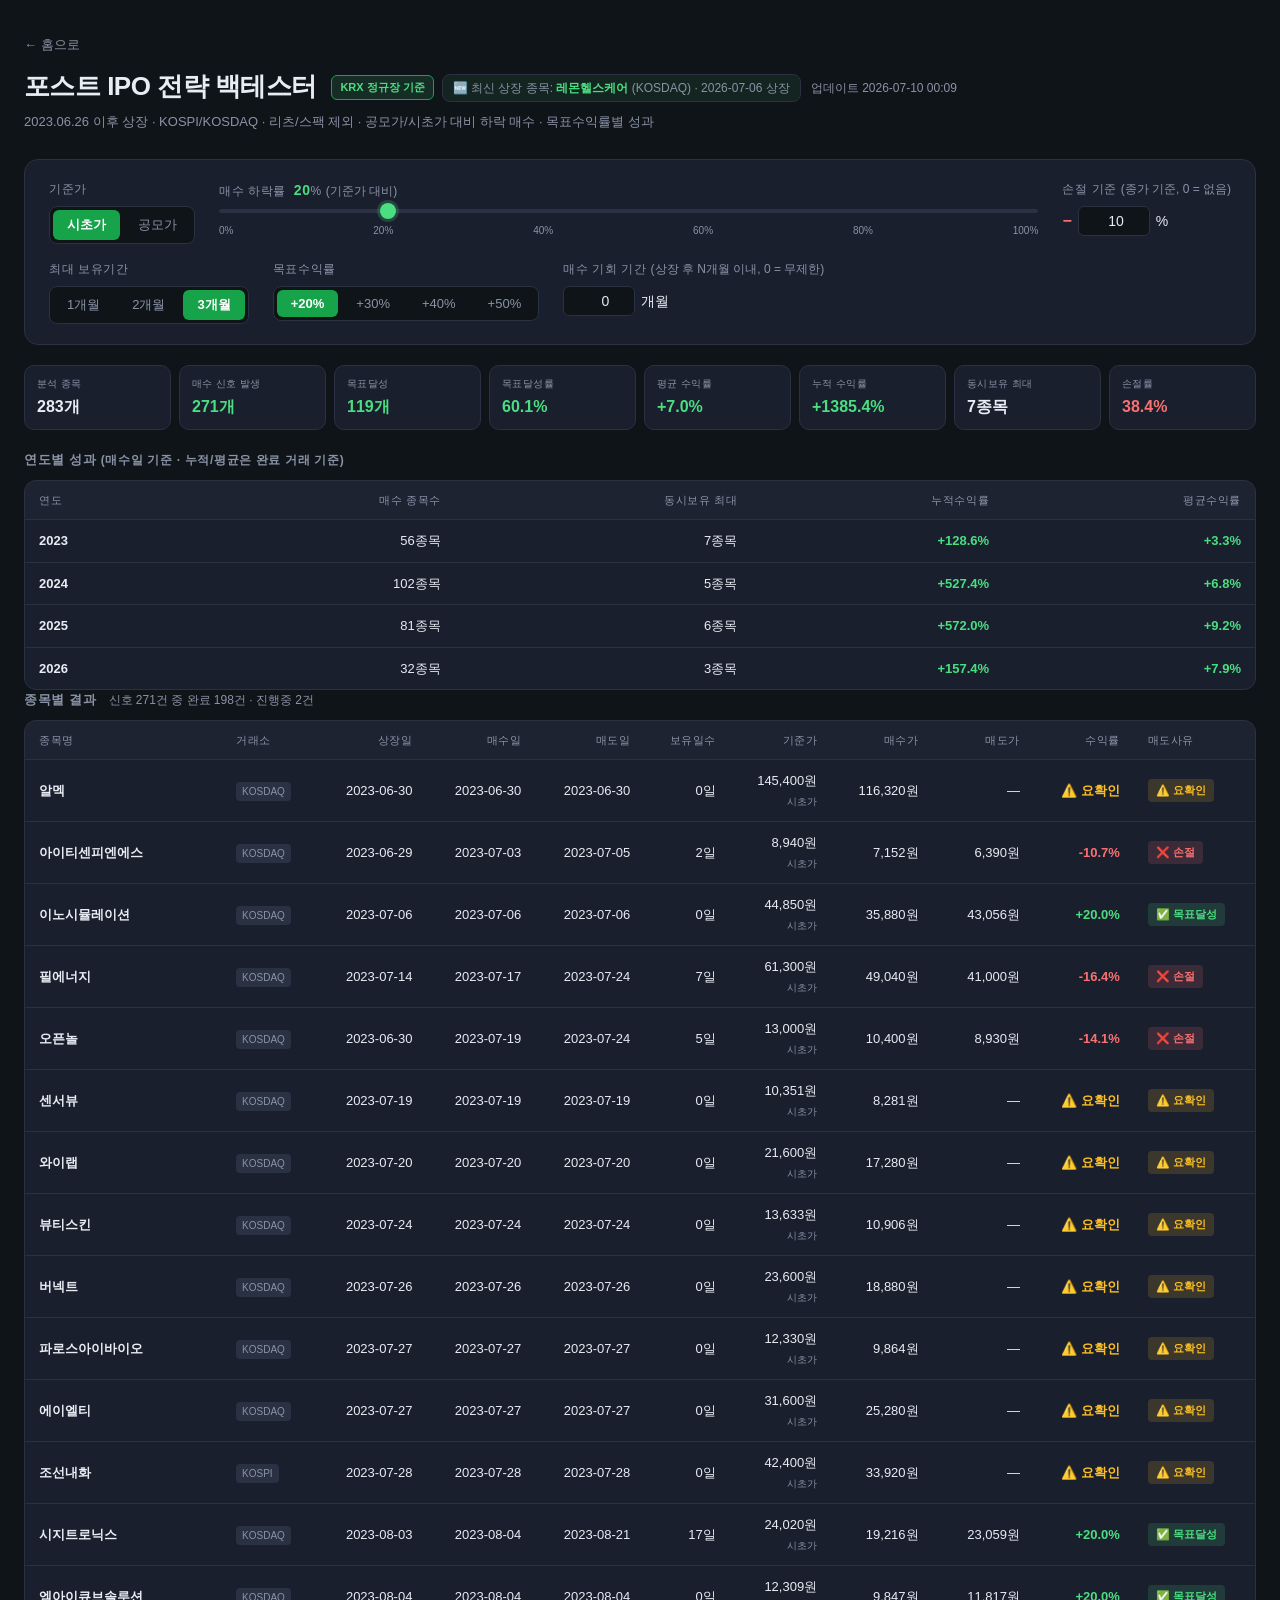
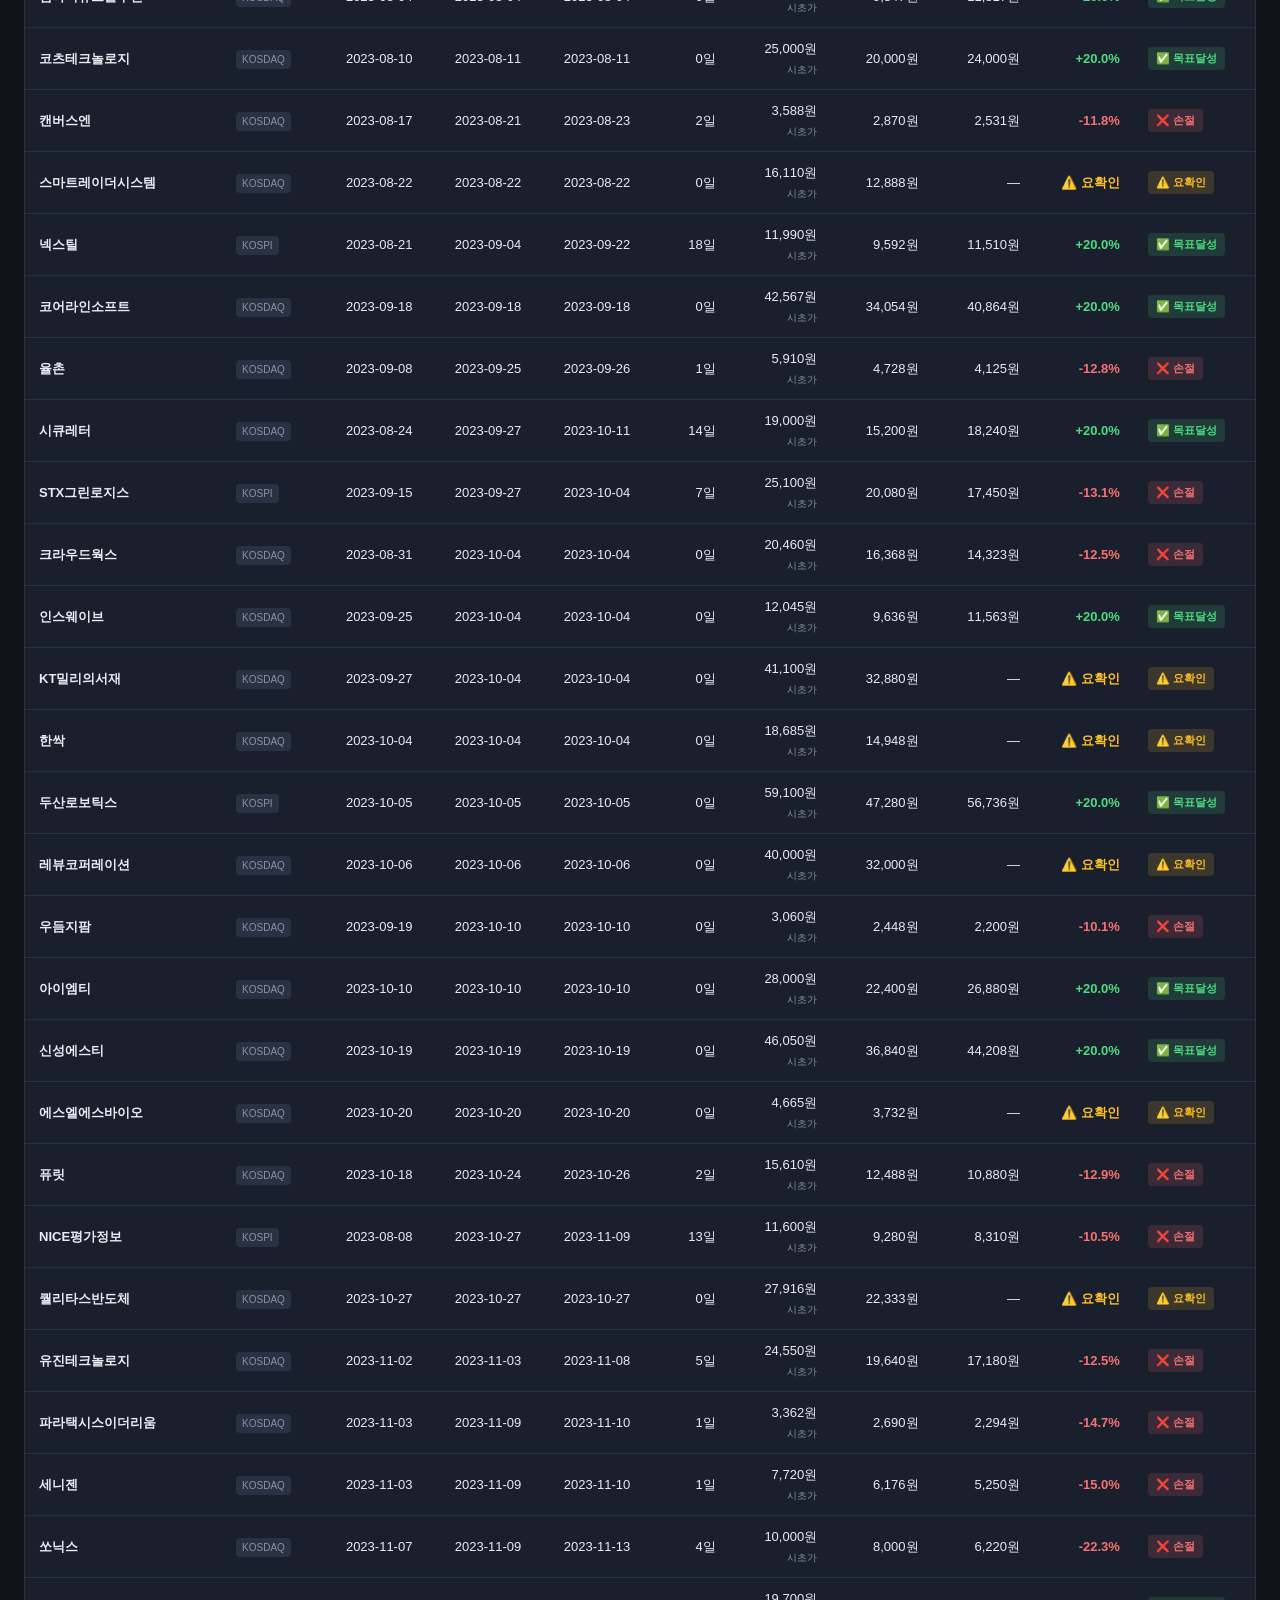
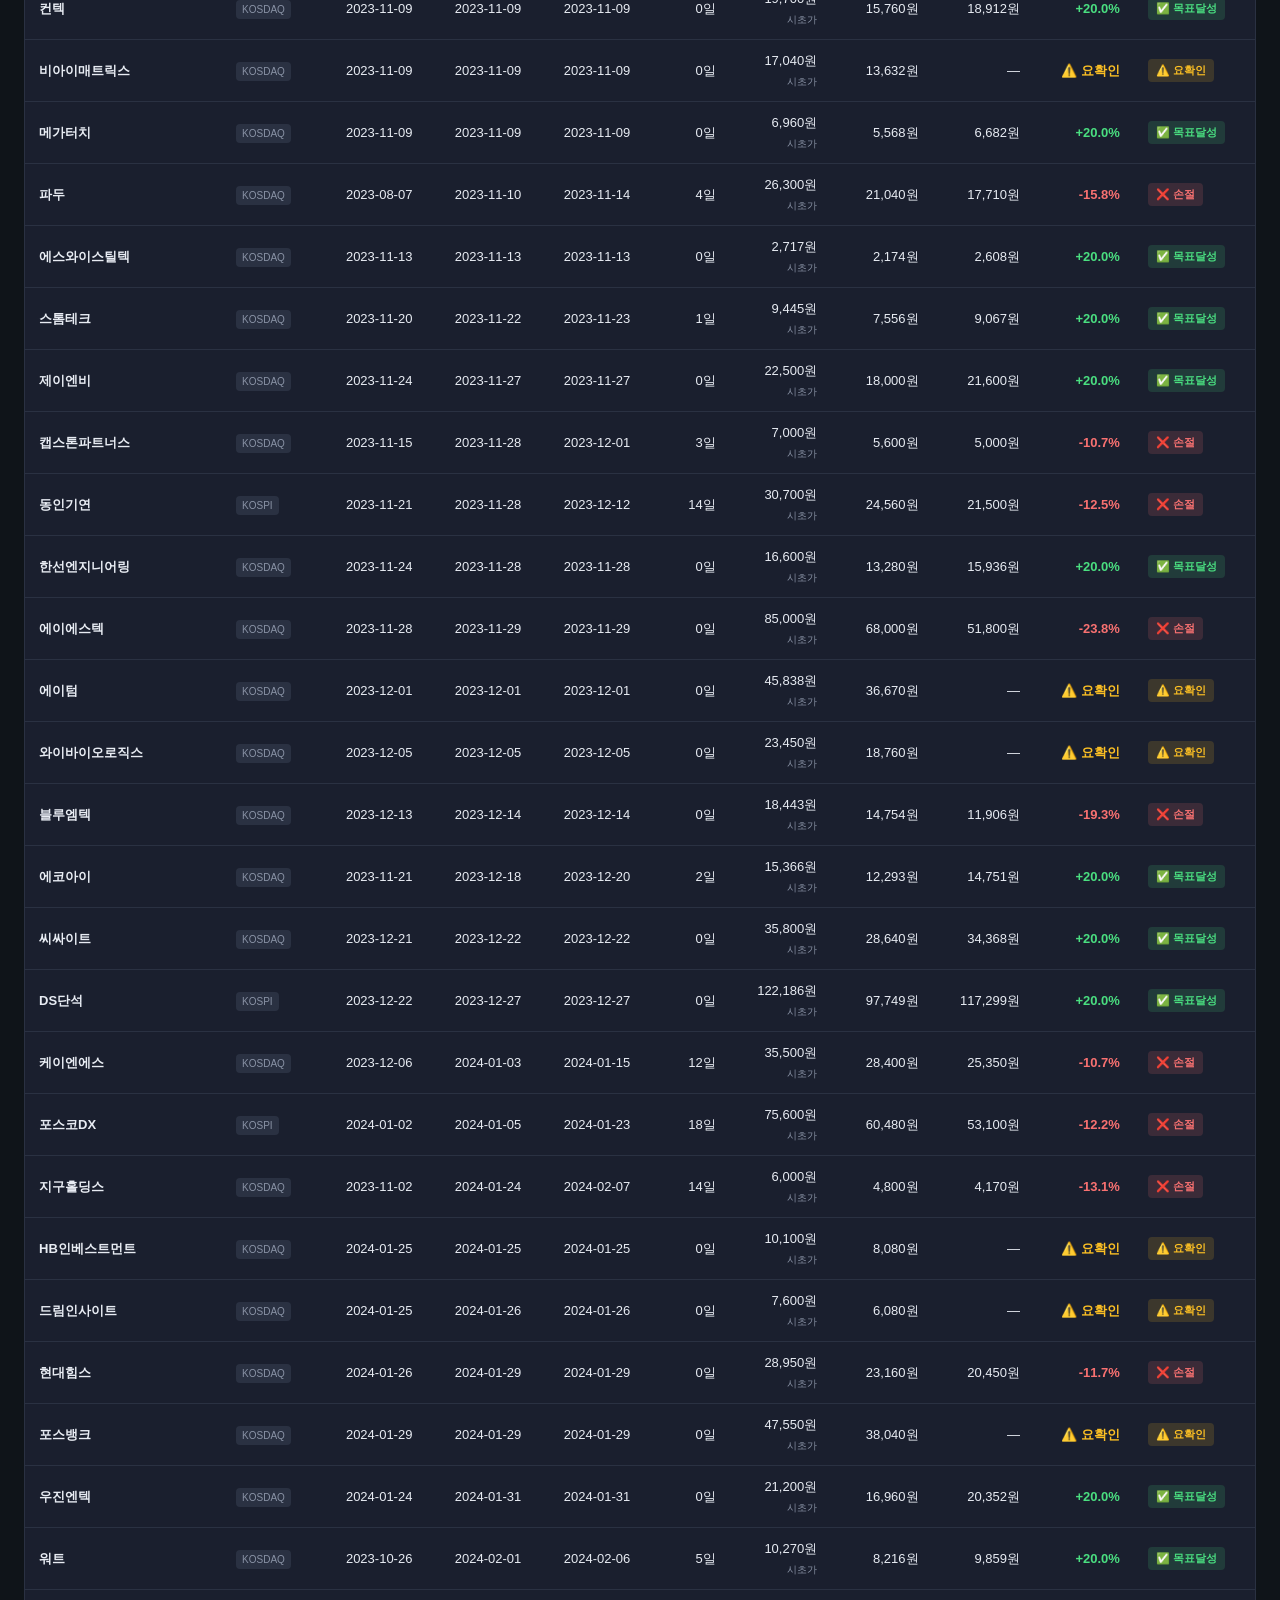
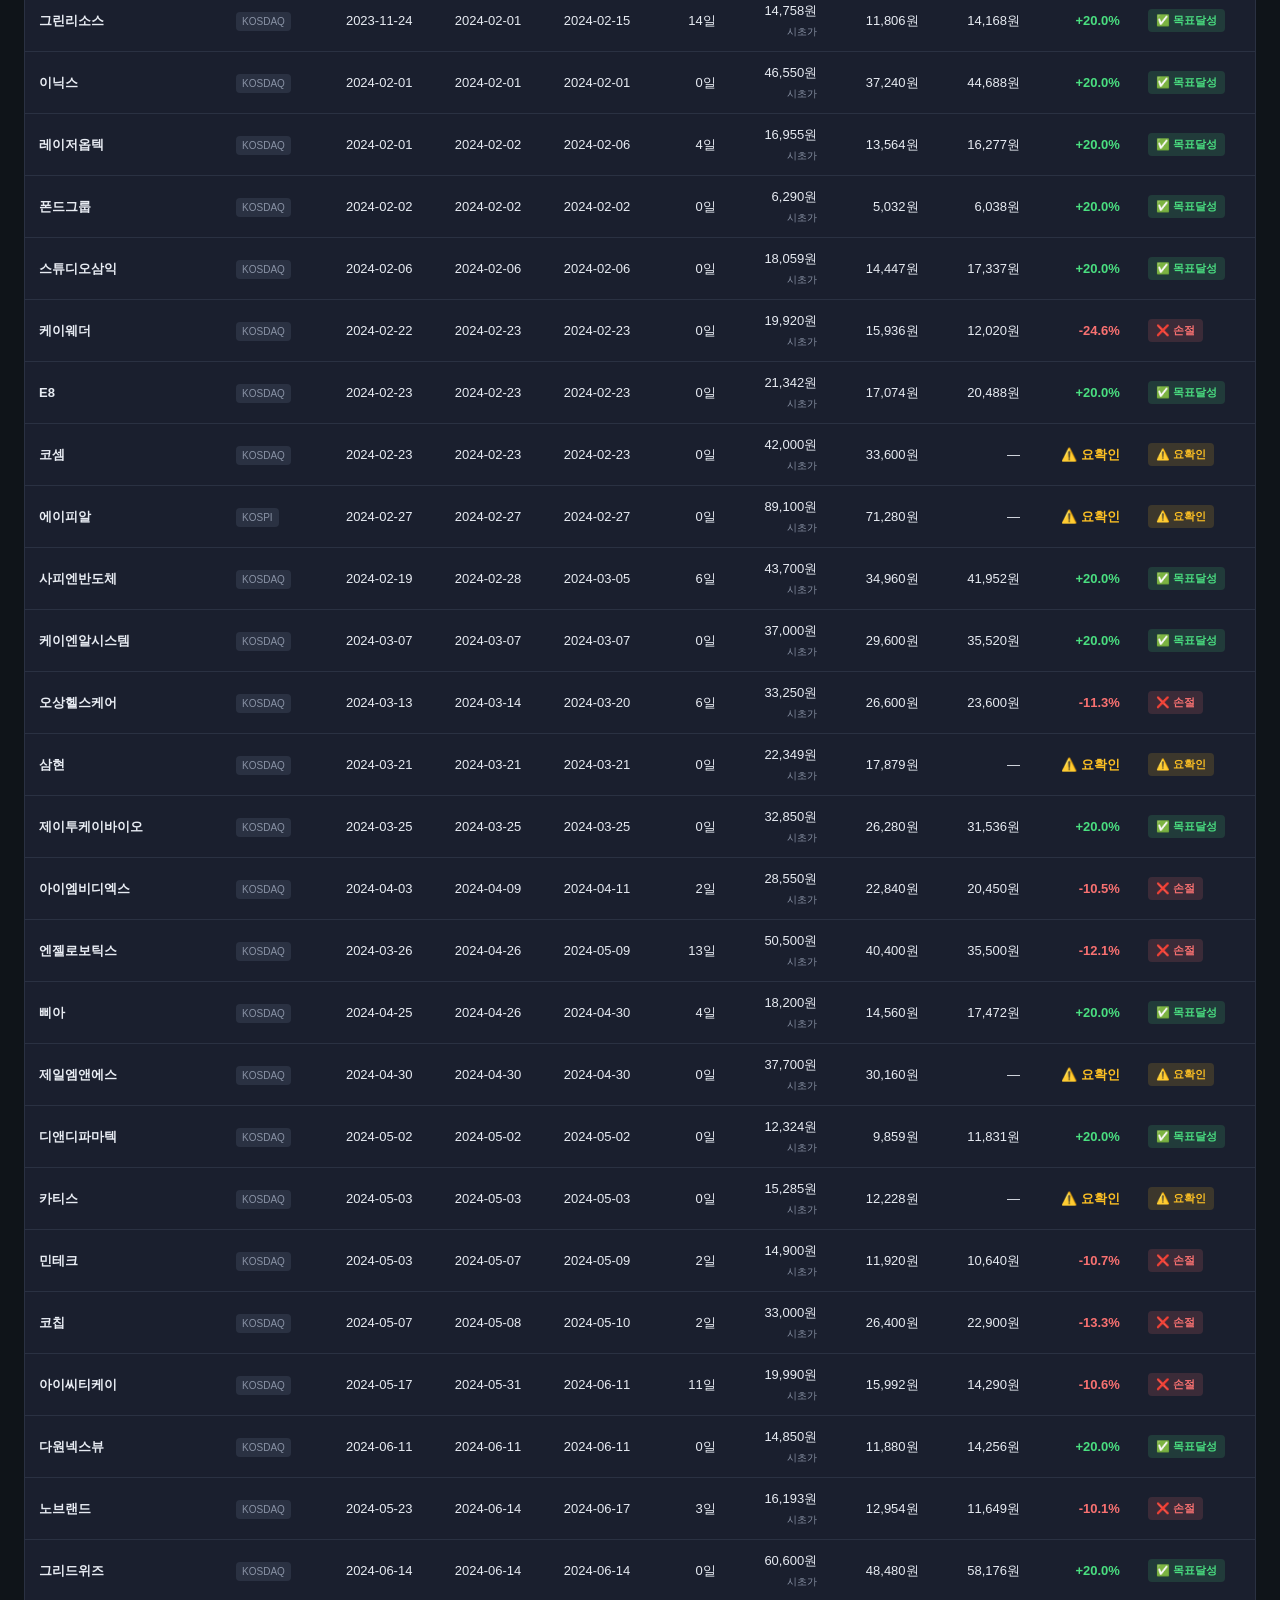
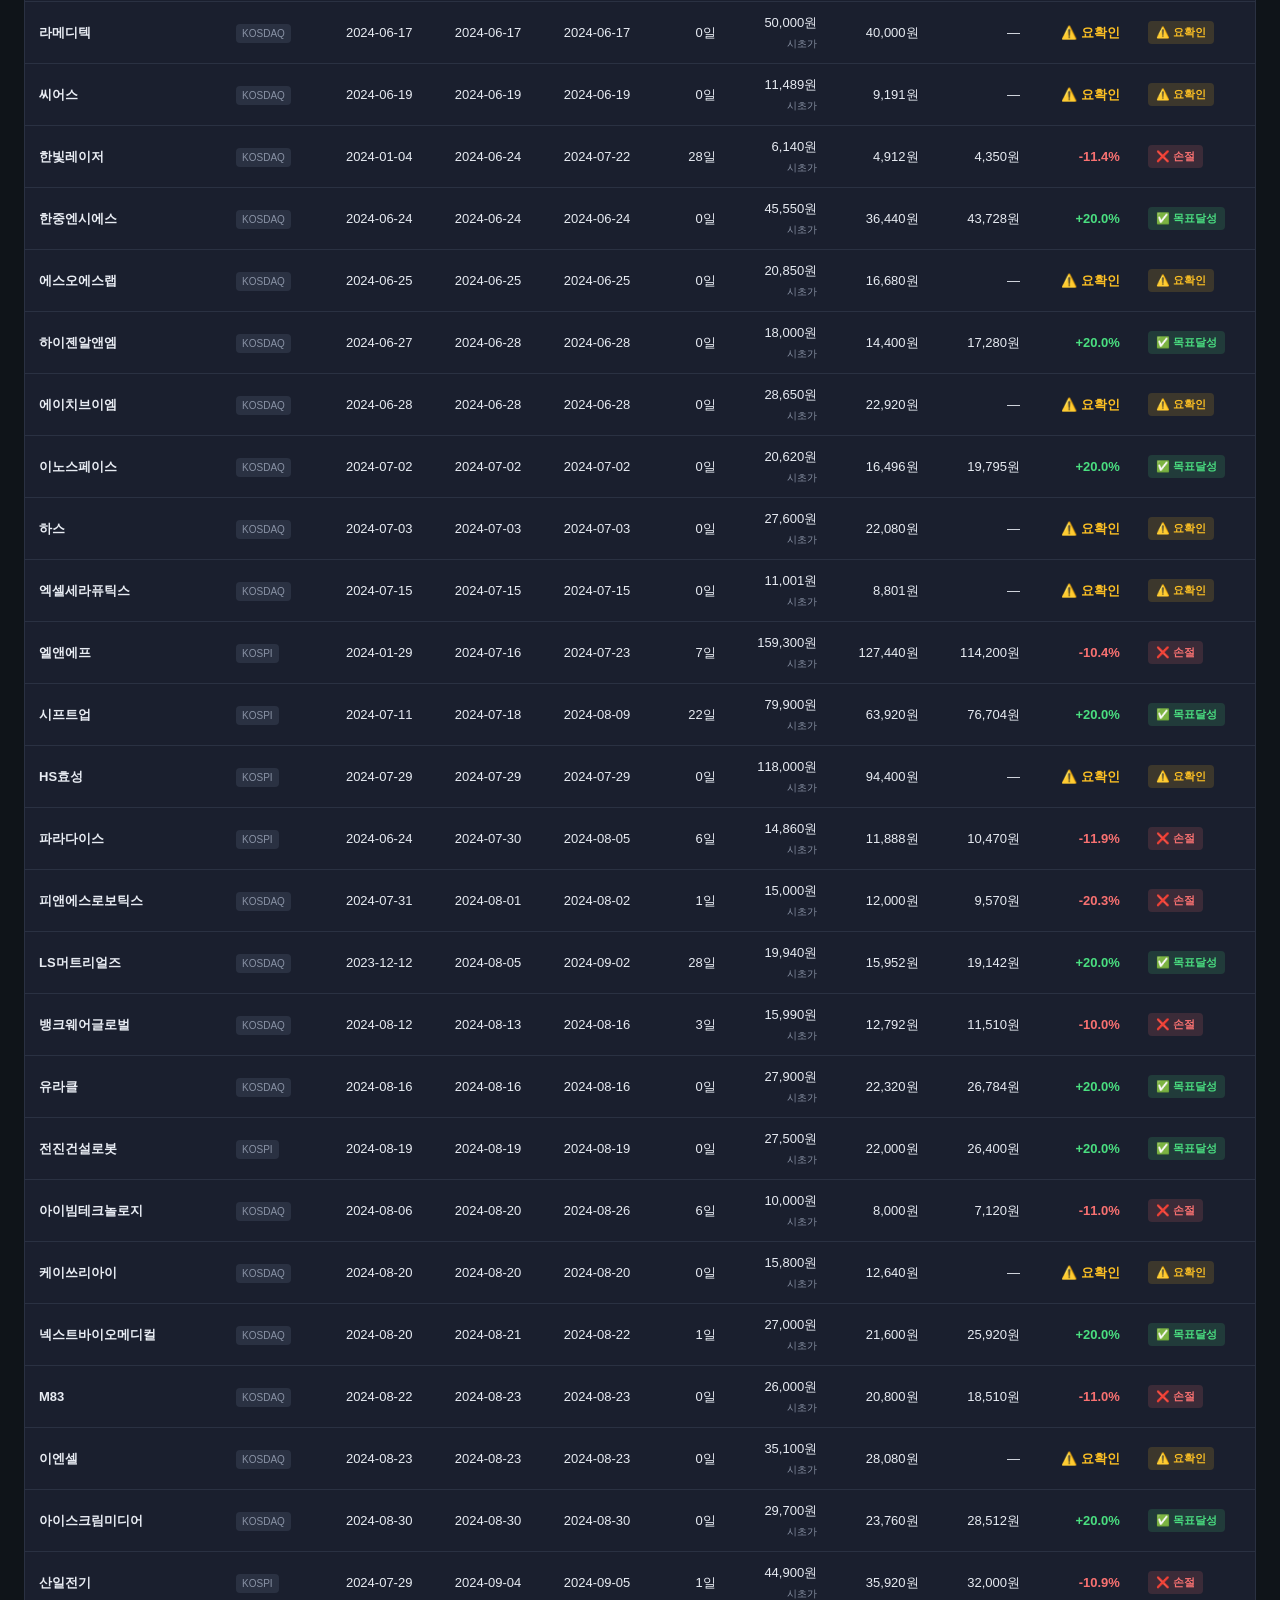
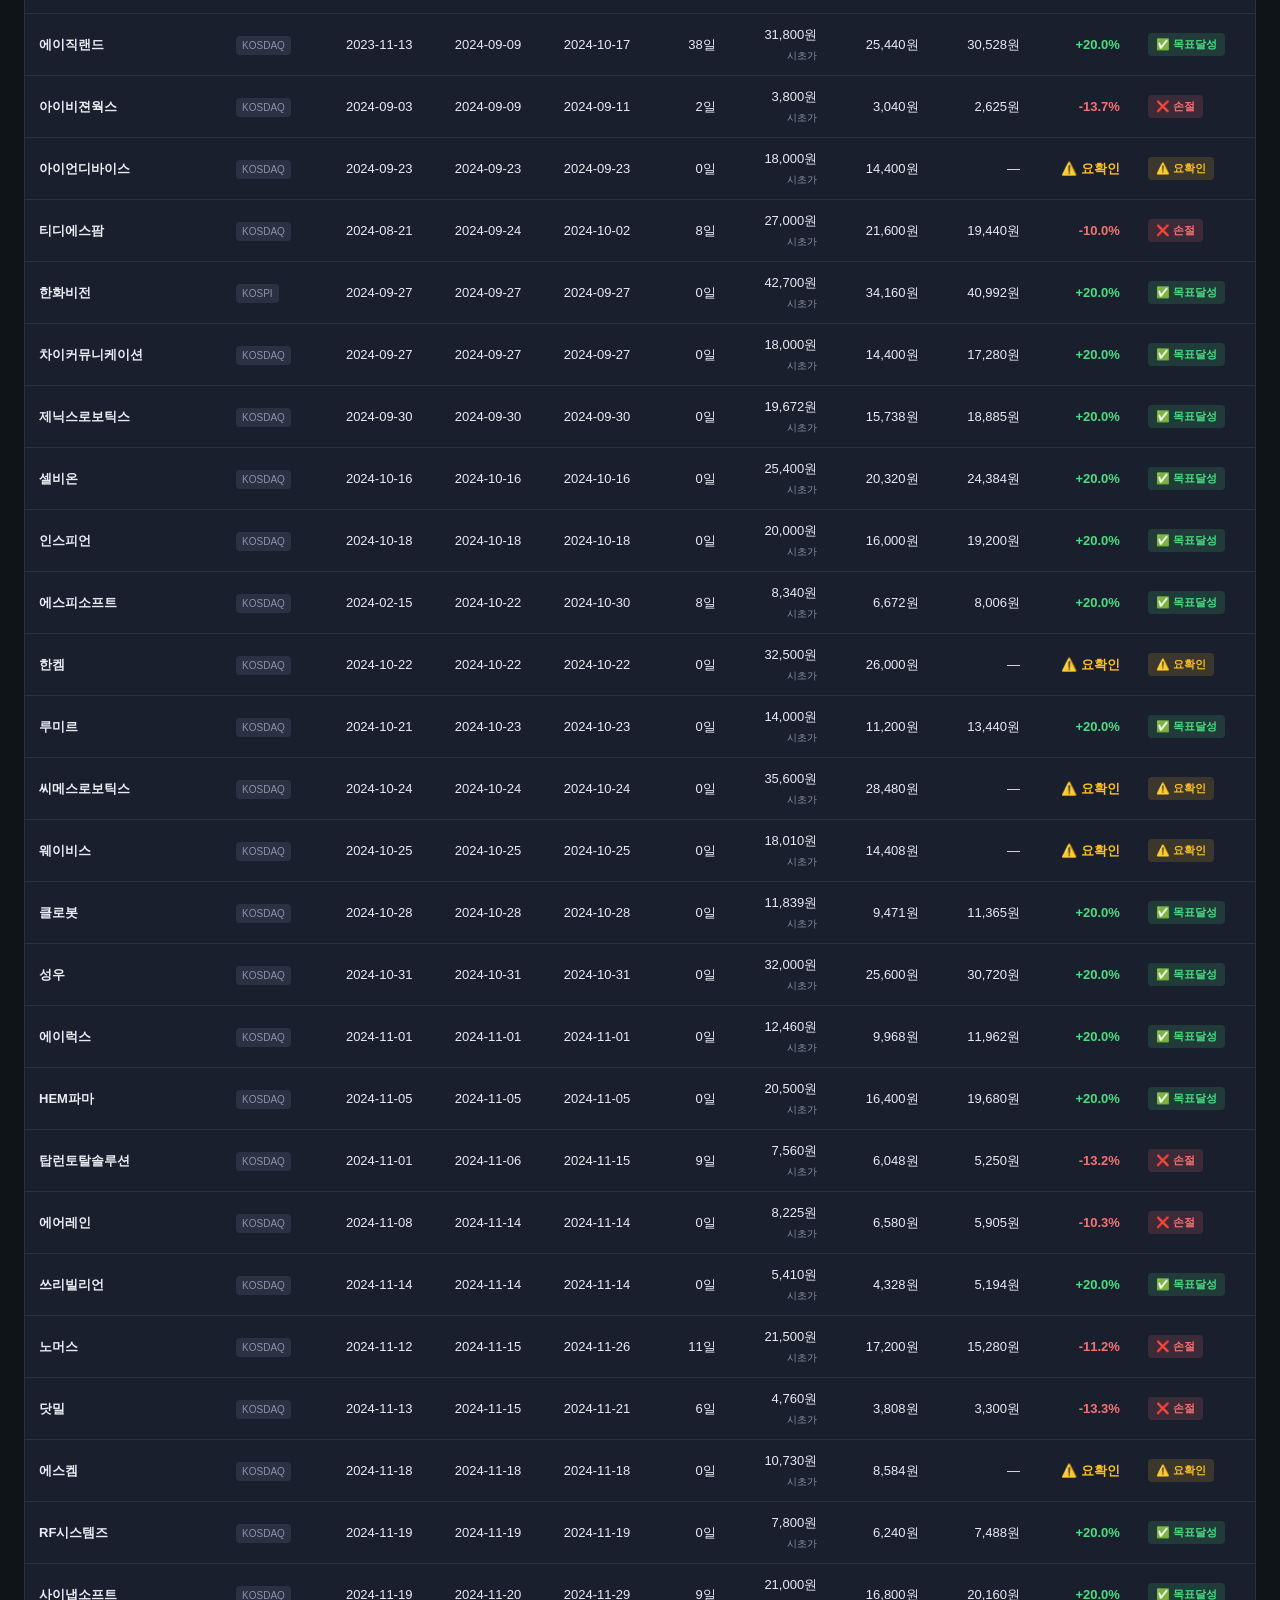
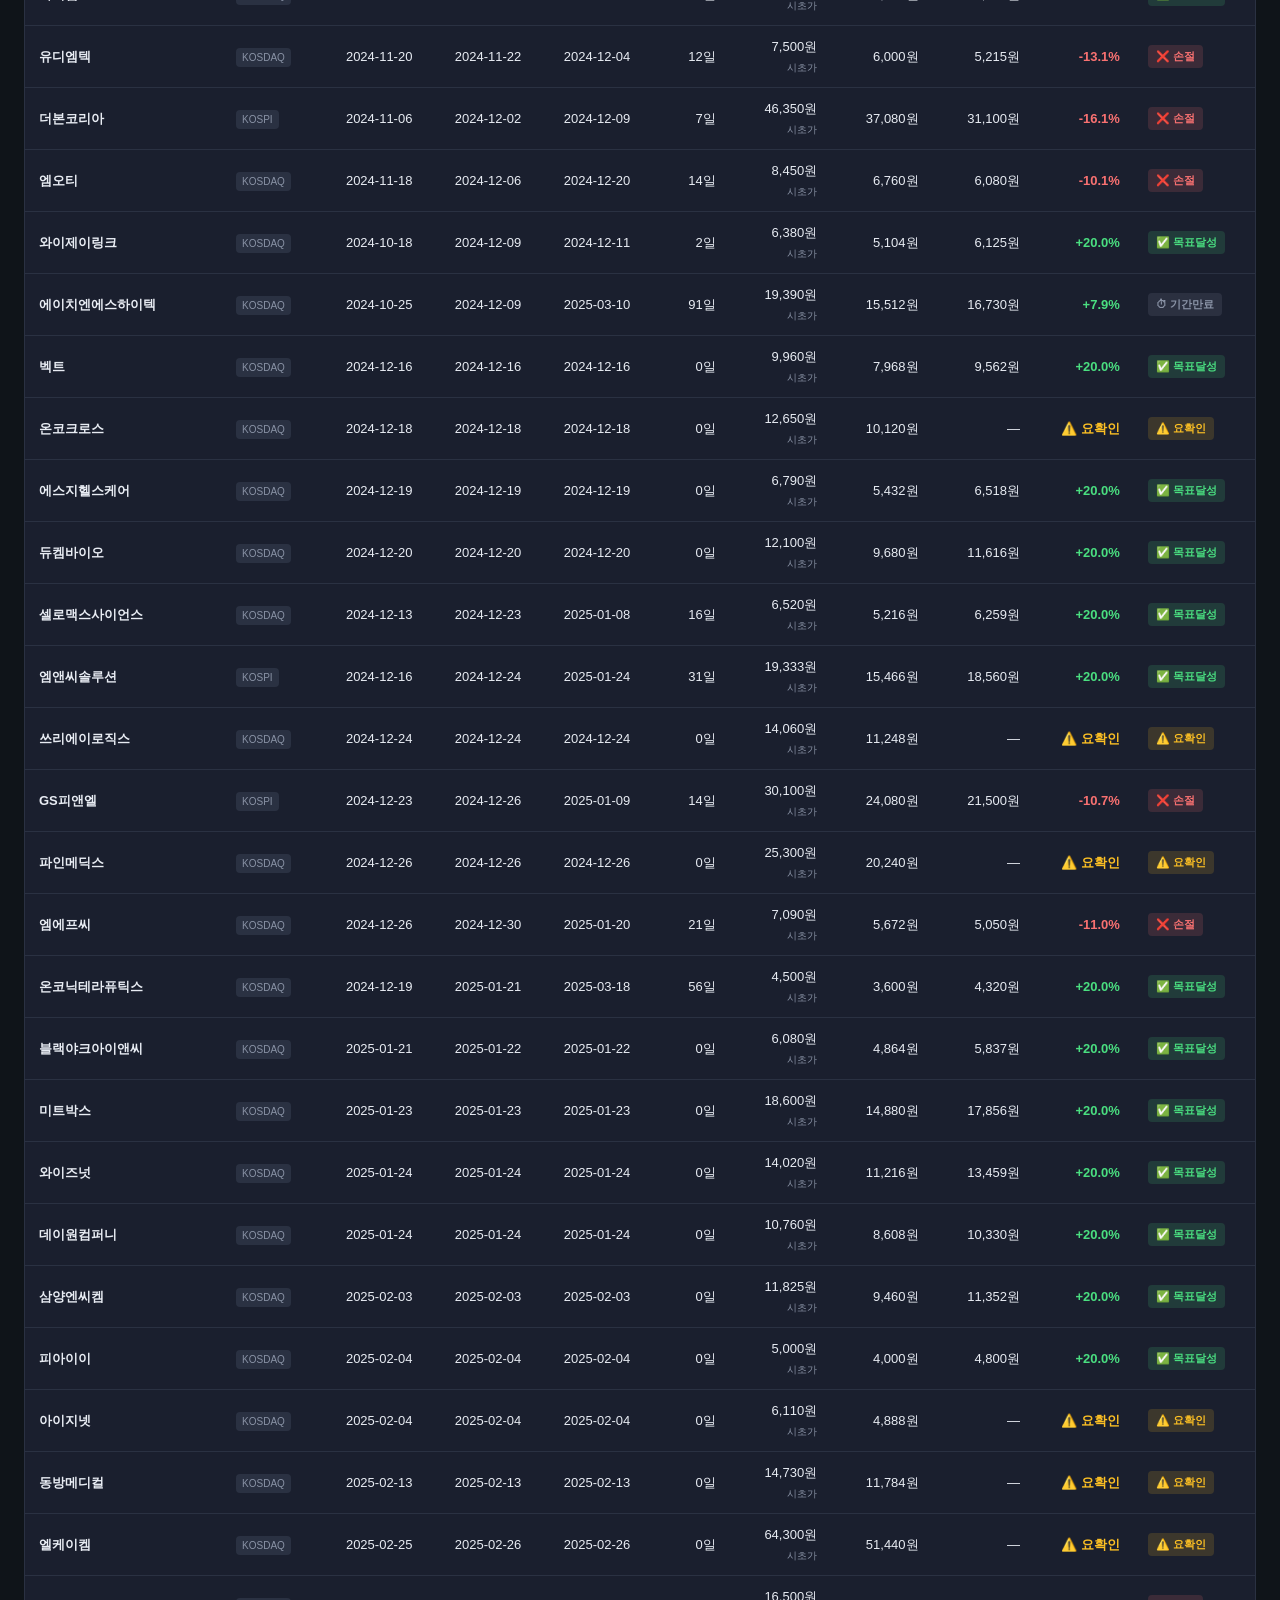
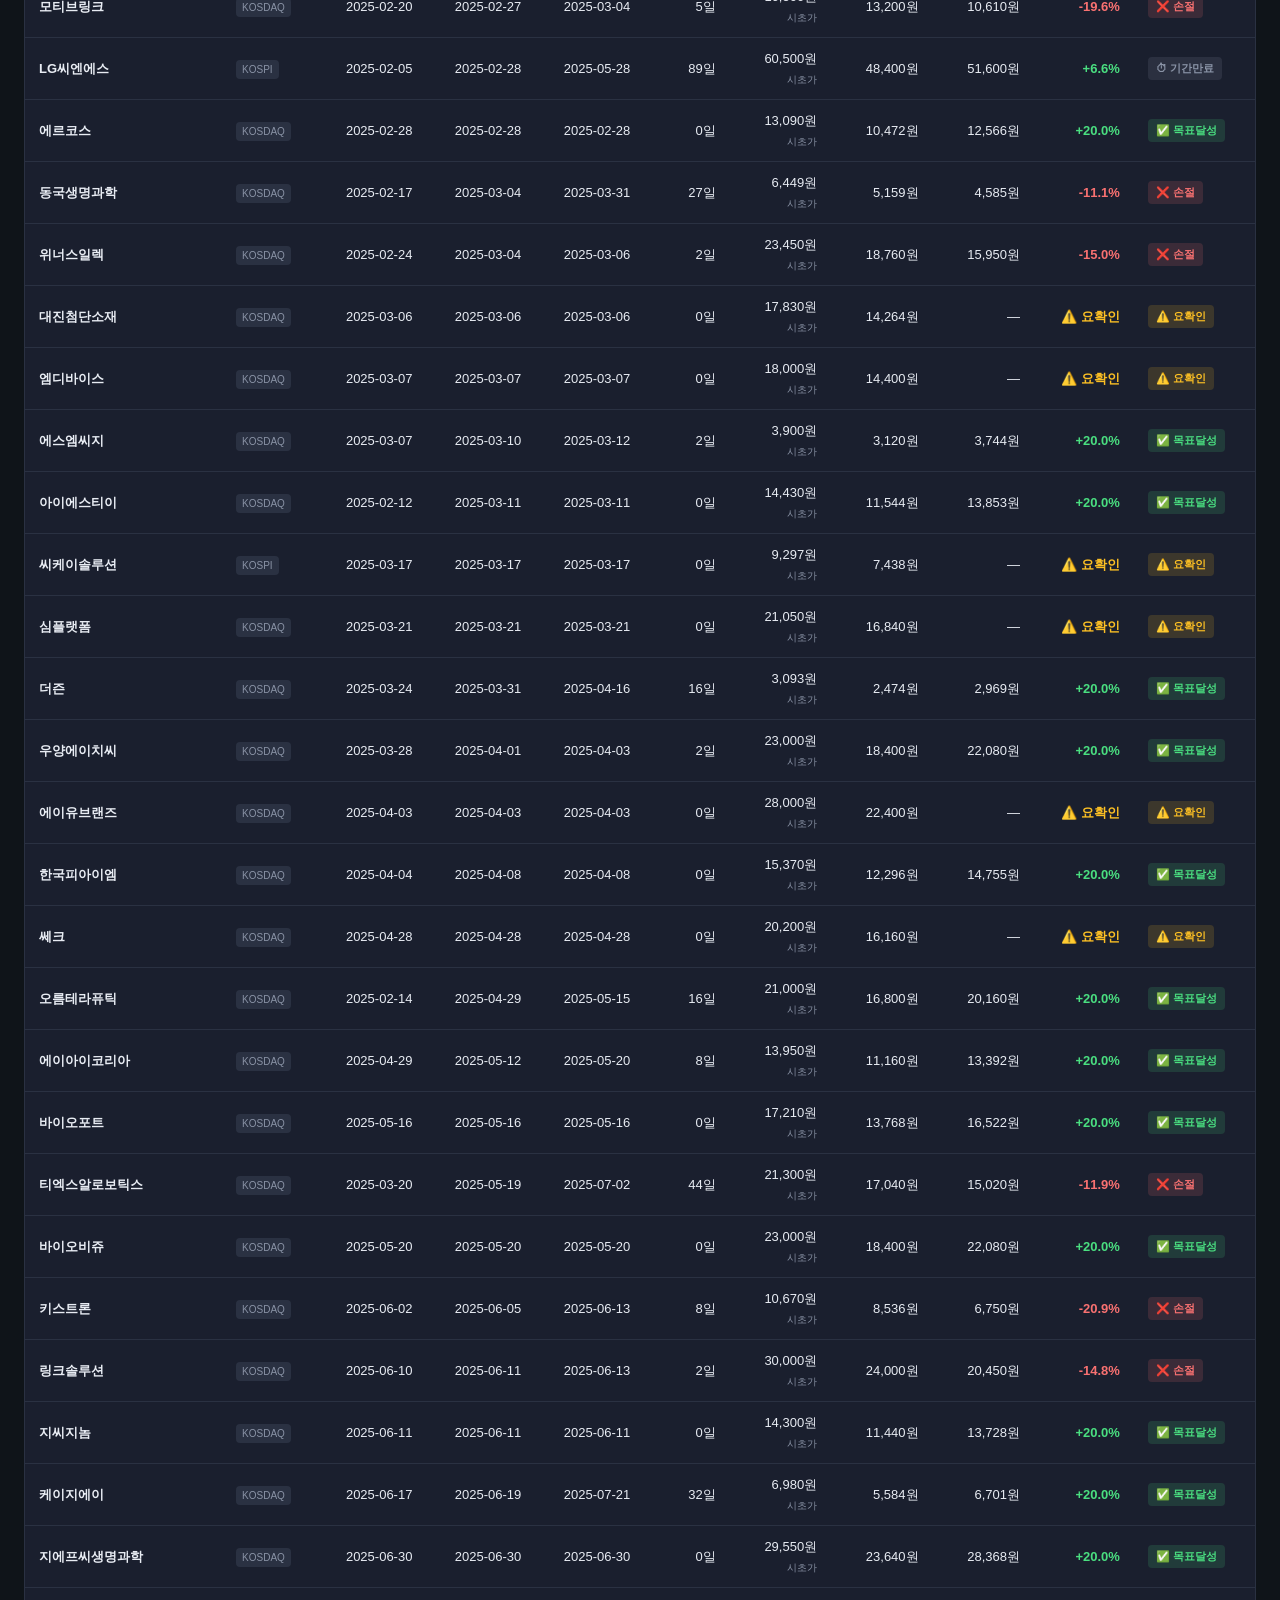
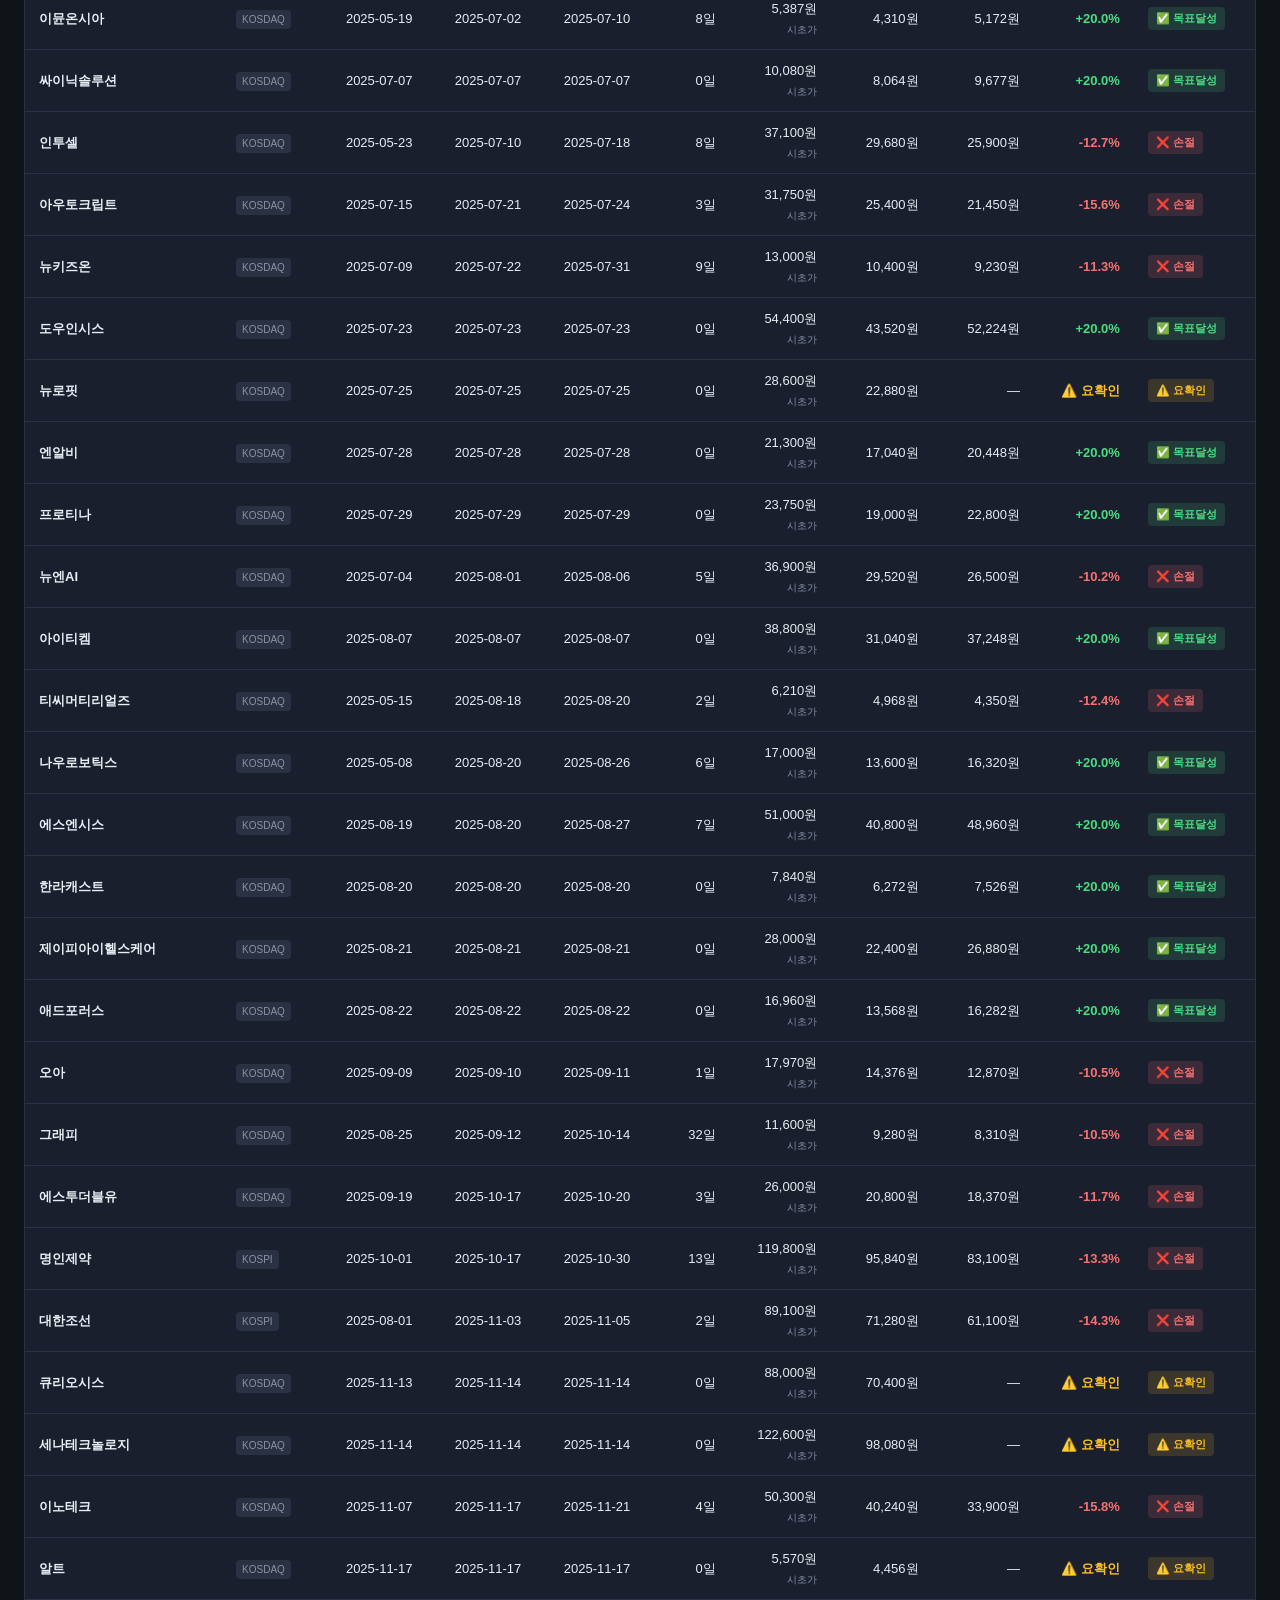
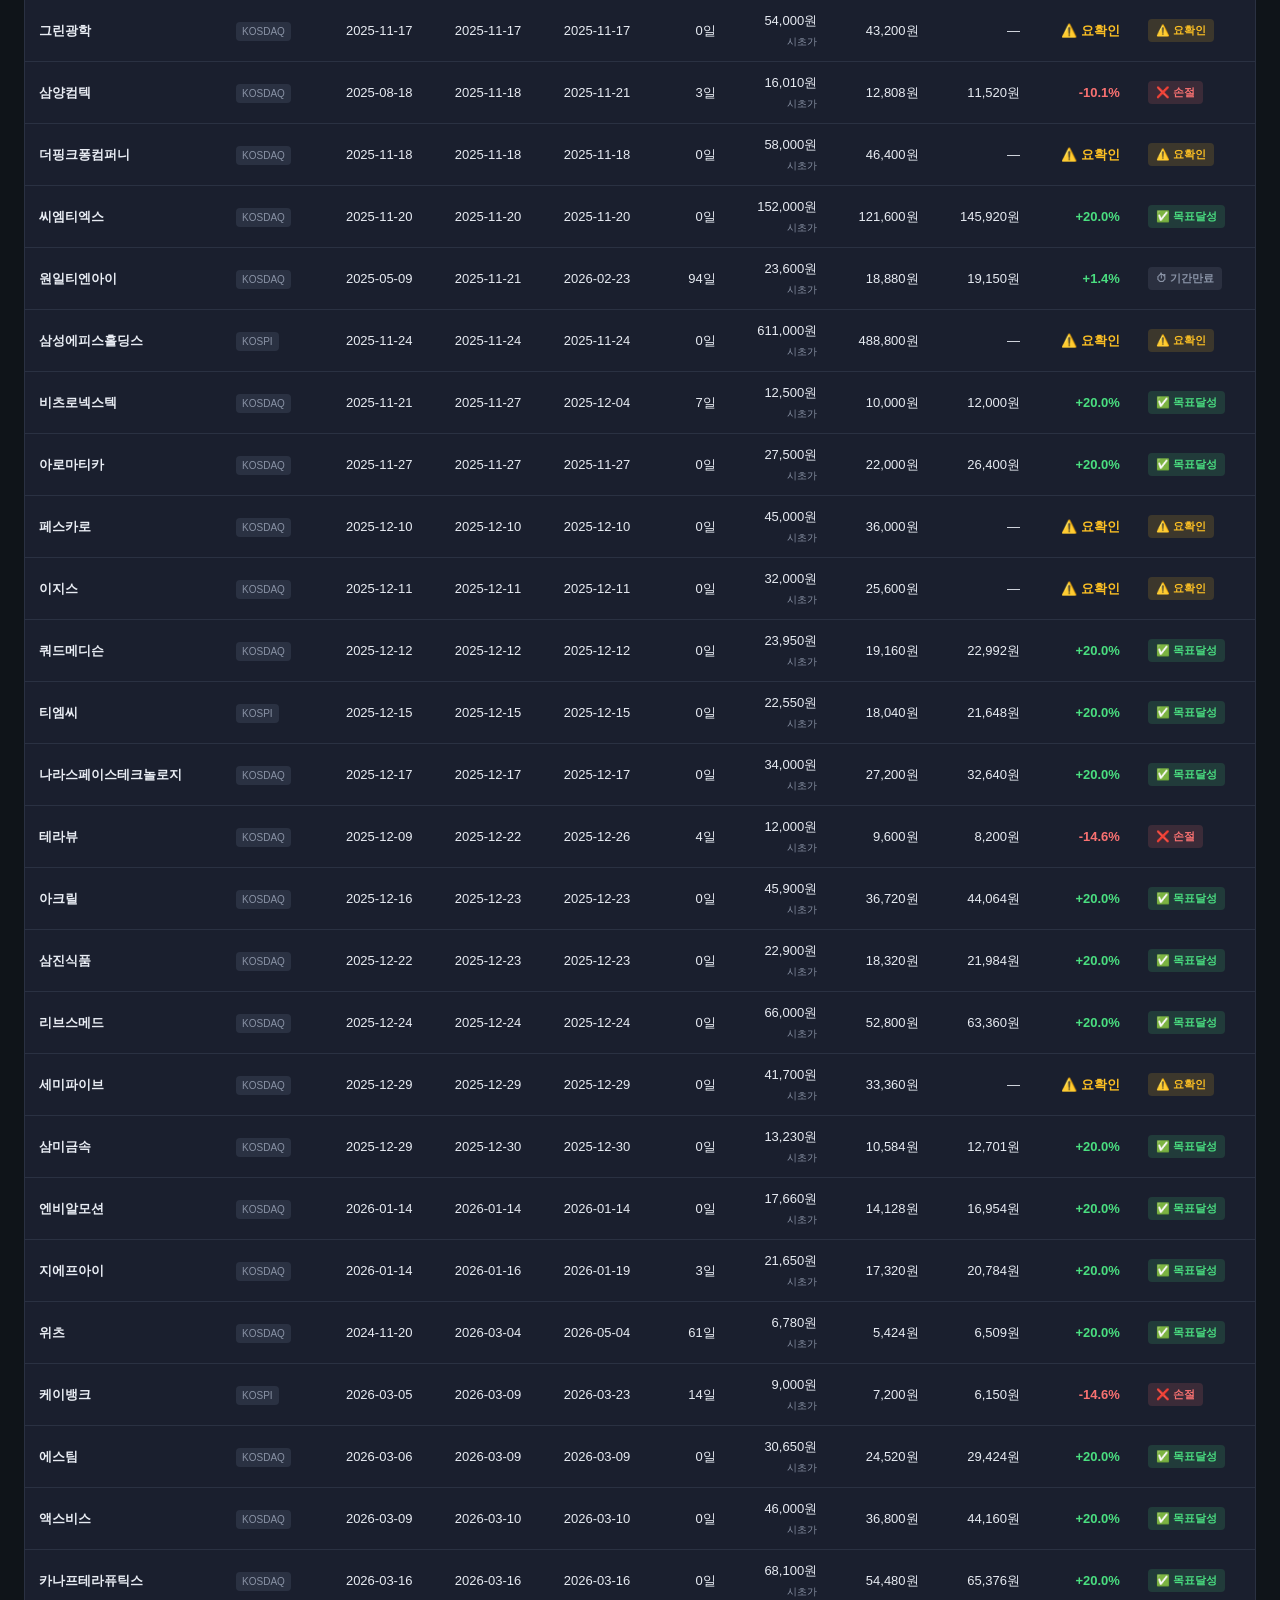
==== docs/ipo/index.html @ f792aaca "style(ipo): move update timestamp next to page title - 업데이트 날짜를 요약 카드에서 제목 줄(최신 상장 배지 옆)로 이동 - 요약 카드" ====
<!DOCTYPE html>
<html lang="ko">
<head>
  <meta charset="UTF-8" />
  <meta name="viewport" content="width=device-width, initial-scale=1.0" />
  <title>포스트 IPO 백테스터</title>
  <link rel="stylesheet" href="style.css?v=260710d" />
</head>
<body>
  <header>
    <a class="back-link" href="../index.html">← 홈으로</a>
    <h1>포스트 IPO 전략 백테스터 <span class="krx-badge">KRX 정규장 기준</span><span
      class="latest-ipo" id="latest-ipo" hidden>🆕 최신 상장 종목: <span id="latest-ipo-names">—</span></span><span
      class="update-note">업데이트 <span id="updated-at">—</span></span></h1>
    <p class="subtitle">
      2023.06.26 이후 상장 · KOSPI/KOSDAQ · 리츠/스팩 제외 · 공모가/시초가 대비 하락 매수 · 목표수익률별 성과
    </p>
  </header>

  <!-- ── 파라미터 패널 ── -->
  <section class="controls">

    <div class="control-row">
      <!-- 기준가 -->
      <div class="control-group">
        <label class="ctrl-label">기준가</label>
        <div class="tab-group" id="ref-tabs">
          <button class="tab active" data-value="listing_open">시초가</button>
          <button class="tab" data-value="ipo_price">공모가</button>
        </div>
      </div>

      <!-- 매수 하락률 -->
      <div class="control-group wide">
        <label class="ctrl-label">
          매수 하락률&nbsp;
          <strong id="n-val">20</strong>%
          <span class="ctrl-hint">(기준가 대비)</span>
        </label>
        <input type="range" id="n-slider" min="0" max="100" step="5" value="20" />
        <div class="slider-marks">
          <span>0%</span><span>20%</span><span>40%</span>
          <span>60%</span><span>80%</span><span>100%</span>
        </div>
      </div>

      <!-- 손절 기준 -->
      <div class="control-group">
        <label class="ctrl-label">
          손절 기준
          <span class="ctrl-hint">(종가 기준, 0 = 없음)</span>
        </label>
        <div class="number-input-row">
          <span class="minus-sign">−</span>
          <input type="number" id="losscut-input" min="0" max="50" step="5" value="10" />
          <span>%</span>
        </div>
      </div>
    </div>

    <div class="control-row">
      <!-- 최대 보유기간 -->
      <div class="control-group">
        <label class="ctrl-label">최대 보유기간</label>
        <div class="tab-group" id="holding-tabs">
          <button class="tab" data-value="1">1개월</button>
          <button class="tab" data-value="2">2개월</button>
          <button class="tab active" data-value="3">3개월</button>
        </div>
      </div>

      <!-- 목표수익률 -->
      <div class="control-group">
        <label class="ctrl-label">목표수익률</label>
        <div class="tab-group" id="target-tabs">
          <button class="tab active" data-value="20">+20%</button>
          <button class="tab" data-value="30">+30%</button>
          <button class="tab" data-value="40">+40%</button>
          <button class="tab" data-value="50">+50%</button>
        </div>
      </div>

      <!-- 매수 기회 기간 -->
      <div class="control-group">
        <label class="ctrl-label">
          매수 기회 기간
          <span class="ctrl-hint">(상장 후 N개월 이내, 0 = 무제한)</span>
        </label>
        <div class="number-input-row">
          <input type="number" id="buywindow-input" min="0" max="48" step="1" value="0" />
          <span>개월</span>
        </div>
      </div>
    </div>

  </section>

  <!-- ── 요약 카드 ── -->
  <section class="meta">
    <div class="meta-card">
      <span class="label">분석 종목</span>
      <span class="value" id="total-count">—</span>
    </div>
    <div class="meta-card">
      <span class="label">매수 신호 발생</span>
      <span class="value highlight" id="signal-count">—</span>
    </div>
    <div class="meta-card">
      <span class="label">목표달성</span>
      <span class="value positive" id="win-count">—</span>
    </div>
    <div class="meta-card">
      <span class="label">목표달성률</span>
      <span class="value positive" id="win-rate">—</span>
    </div>
    <div class="meta-card">
      <span class="label">평균 수익률</span>
      <span class="value" id="avg-return">—</span>
    </div>
    <div class="meta-card" title="완료된 거래 수익률의 단순 합">
      <span class="label">누적 수익률</span>
      <span class="value" id="cum-return">—</span>
    </div>
    <div class="meta-card">
      <span class="label">동시보유 최대</span>
      <span class="value" id="peak-holdings">—</span>
    </div>
    <div class="meta-card">
      <span class="label">손절률</span>
      <span class="value negative" id="losscut-rate">—</span>
    </div>
  </section>

  <!-- ── 연도별 성과 ── -->
  <section class="results yearly">
    <div class="results-header">
      <h2>연도별 성과 <span class="results-note">(매수일 기준 · 누적/평균은 완료 거래 기준)</span></h2>
    </div>
    <div class="table-wrap">
      <table id="yearly-table">
        <thead>
          <tr>
            <th>연도</th>
            <th class="num">매수 종목수</th>
            <th class="num">동시보유 최대</th>
            <th class="num">누적수익률</th>
            <th class="num">평균수익률</th>
          </tr>
        </thead>
        <tbody id="yearly-body">
          <tr><td colspan="5" class="empty">데이터 로딩 중…</td></tr>
        </tbody>
      </table>
    </div>
  </section>

  <!-- ── 결과 테이블 ── -->
  <section class="results">
    <div class="results-header">
      <h2>종목별 결과</h2>
      <span class="results-note" id="results-note"></span>
    </div>
    <div class="table-wrap">
      <table id="results-table">
        <thead>
          <tr>
            <th>종목명</th>
            <th>거래소</th>
            <th class="num">상장일</th>
            <th class="num">매수일</th>
            <th class="num">매도일</th>
            <th class="num">보유일수</th>
            <th class="num">기준가</th>
            <th class="num">매수가</th>
            <th class="num">매도가</th>
            <th class="num">수익률</th>
            <th>매도사유</th>
          </tr>
        </thead>
        <tbody id="results-body">
          <tr><td colspan="11" class="empty">데이터 로딩 중…</td></tr>
        </tbody>
      </table>
    </div>
  </section>

  <footer>
    <p>
      매수 신호: 장중 저가가 기준가 대비 설정 하락률 이하 터치 시 / 손절: 종가 기준 /
      만료 매도: 다음 거래일 시초가 / ⚠️ 요확인: 당일 고가≥목표가 AND 종가≤손절가
    </p>
    <p>본 데이터는 투자 참고용이며 투자 권유가 아닙니다. 세금·수수료 미반영.</p>
    <p>가격 데이터: <strong>KRX 정규장 기준</strong> (네이버 금융 일봉 · 09:00~15:30 · NXT 미포함)</p>
  </footer>

  <script src="app.js?v=260710b"></script>
</body>
</html>
---- docs/ipo/style.css ----
* { box-sizing: border-box; margin: 0; padding: 0; }

:root {
  --bg: #0f1419;
  --surface: #1a1f2e;
  --surface-hover: #232a3d;
  --border: #2a3142;
  --text: #e8ecf3;
  --text-dim: #8a93a6;
  --accent: #4ade80;
  --accent-dim: #16a34a;
  --negative: #f87171;
  --warning: #fbbf24;
}

body {
  font-family: -apple-system, BlinkMacSystemFont, "Segoe UI", "Pretendard",
               "Apple SD Gothic Neo", sans-serif;
  background: var(--bg);
  color: var(--text);
  line-height: 1.5;
  padding: 32px 24px;
  max-width: 1400px;
  margin: 0 auto;
}

/* ── Header ── */
.back-link {
  display: inline-block;
  font-size: 13px;
  color: var(--text-dim);
  text-decoration: none;
  margin-bottom: 12px;
}
.back-link:hover { color: var(--accent); }

header { margin-bottom: 28px; }
header h1 { font-size: 26px; font-weight: 700; letter-spacing: -0.02em; margin-bottom: 6px; }
.subtitle { color: var(--text-dim); font-size: 13px; }
.krx-badge {
  display: inline-block;
  vertical-align: middle;
  font-size: 11px;
  font-weight: 600;
  letter-spacing: 0;
  color: var(--accent);
  background: rgba(74, 222, 128, 0.12);
  border: 1px solid var(--accent-dim);
  border-radius: 6px;
  padding: 3px 8px;
  margin-left: 8px;
}
.latest-ipo {
  display: inline-block;
  vertical-align: middle;
  margin-left: 8px;
  font-size: 12px;
  font-weight: 400;
  letter-spacing: 0;
  color: var(--text-dim);
  background: rgba(74, 222, 128, 0.08);
  border: 1px solid var(--border);
  border-radius: 8px;
  padding: 4px 10px;
}
.latest-ipo strong { color: var(--accent); font-weight: 600; }
.update-note {
  vertical-align: middle;
  margin-left: 10px;
  font-size: 12px;
  font-weight: 400;
  letter-spacing: 0;
  color: var(--text-dim);
  white-space: nowrap;
}

/* ── Controls ── */
.controls {
  background: var(--surface);
  border: 1px solid var(--border);
  border-radius: 14px;
  padding: 20px 24px;
  margin-bottom: 20px;
  display: flex;
  flex-direction: column;
  gap: 16px;
}

.control-row {
  display: flex;
  flex-wrap: wrap;
  gap: 24px;
  align-items: flex-start;
}

.control-group { display: flex; flex-direction: column; gap: 8px; }
.control-group.wide { flex: 1; min-width: 220px; }

.ctrl-label {
  font-size: 12px;
  color: var(--text-dim);
  text-transform: uppercase;
  letter-spacing: 0.05em;
}
.ctrl-label strong { color: var(--accent); font-size: 14px; }
.ctrl-hint { color: var(--text-dim); font-weight: 400; text-transform: none; letter-spacing: 0; }

/* Tab group */
.tab-group {
  display: flex;
  gap: 4px;
  background: var(--bg);
  border: 1px solid var(--border);
  border-radius: 8px;
  padding: 3px;
}
.tab {
  background: transparent;
  border: none;
  color: var(--text-dim);
  font-family: inherit;
  font-size: 13px;
  padding: 6px 14px;
  border-radius: 6px;
  cursor: pointer;
  transition: background 0.15s, color 0.15s;
  white-space: nowrap;
}
.tab:hover { background: var(--surface-hover); color: var(--text); }
.tab.active { background: var(--accent-dim); color: #fff; font-weight: 600; }
.tab.disabled { opacity: 0.35; cursor: not-allowed; }

/* Range slider */
input[type="range"] {
  -webkit-appearance: none;
  width: 100%;
  height: 4px;
  background: var(--border);
  border-radius: 2px;
  outline: none;
  cursor: pointer;
}
input[type="range"]::-webkit-slider-thumb {
  -webkit-appearance: none;
  width: 16px;
  height: 16px;
  border-radius: 50%;
  background: var(--accent);
  cursor: pointer;
  box-shadow: 0 0 0 3px rgba(74,222,128,0.2);
}
.slider-marks {
  display: flex;
  justify-content: space-between;
  font-size: 10px;
  color: var(--text-dim);
  margin-top: 2px;
}

/* Number input */
.number-input-row {
  display: flex;
  align-items: center;
  gap: 6px;
  font-size: 14px;
}
.minus-sign { color: var(--negative); font-weight: 700; font-size: 16px; }
input[type="number"] {
  background: var(--bg);
  border: 1px solid var(--border);
  border-radius: 6px;
  color: var(--text);
  font-family: inherit;
  font-size: 14px;
  padding: 6px 10px;
  width: 72px;
  text-align: right;
}
input[type="number"]:focus { outline: 2px solid var(--accent); }

/* ── Summary cards ── */
.meta {
  display: grid;
  grid-template-columns: repeat(auto-fit, minmax(108px, 1fr));
  gap: 8px;
  margin-bottom: 20px;
}
.meta-card {
  background: var(--surface);
  border: 1px solid var(--border);
  border-radius: 10px;
  padding: 10px 12px;
  display: flex;
  flex-direction: column;
  gap: 4px;
  min-width: 0;
}
.meta-card .label {
  font-size: 10px;
  color: var(--text-dim);
  text-transform: uppercase;
  letter-spacing: 0.04em;
  white-space: nowrap;
  overflow: hidden;
  text-overflow: ellipsis;
}
.meta-card .value { font-size: 16px; font-weight: 600; white-space: nowrap; }
.meta-card .value.small { font-size: 12px; font-weight: 400; color: var(--text-dim); }
.meta-card .value.highlight { color: var(--accent); }
.meta-card .value.positive { color: var(--accent); }
.meta-card .value.negative { color: var(--negative); }

/* ── Results table ── */
.results { }
.results-header {
  display: flex;
  align-items: baseline;
  gap: 12px;
  margin-bottom: 10px;
}
.results-header h2 {
  font-size: 13px;
  color: var(--text-dim);
  text-transform: uppercase;
  letter-spacing: 0.05em;
}
.results-note { font-size: 12px; color: var(--text-dim); }

.table-wrap {
  background: var(--surface);
  border: 1px solid var(--border);
  border-radius: 12px;
  overflow-x: auto;
}

table { width: 100%; border-collapse: collapse; font-size: 13px; }
thead {
  background: rgba(255,255,255,0.02);
  border-bottom: 1px solid var(--border);
  position: sticky;
  top: 0;
}
th {
  padding: 11px 14px;
  text-align: left;
  font-weight: 500;
  color: var(--text-dim);
  font-size: 11px;
  text-transform: uppercase;
  letter-spacing: 0.05em;
  white-space: nowrap;
}
th.num { text-align: right; }
td {
  padding: 11px 14px;
  border-bottom: 1px solid var(--border);
  white-space: nowrap;
}
td.num { text-align: right; font-variant-numeric: tabular-nums; }
tbody tr:last-child td { border-bottom: none; }
tbody tr:hover { background: var(--surface-hover); }
.empty { text-align: center; color: var(--text-dim); padding: 40px; font-size: 14px; }

/* Status badges */
.badge {
  display: inline-flex;
  align-items: center;
  gap: 4px;
  font-size: 11px;
  font-weight: 600;
  padding: 3px 8px;
  border-radius: 4px;
  white-space: nowrap;
}
.badge-target  { background: rgba(74,222,128,0.15); color: var(--accent); }
.badge-losscut { background: rgba(248,113,113,0.15); color: var(--negative); }
.badge-expired { background: rgba(138,147,166,0.15); color: var(--text-dim); }
.badge-ambig   { background: rgba(251,191,36,0.15);  color: var(--warning); }
.badge-ongoing { background: rgba(138,147,166,0.10); color: var(--text-dim); }
.badge-nosig   { background: transparent; color: var(--text-dim); }

.market-tag {
  display: inline-block;
  font-size: 10px;
  padding: 2px 6px;
  border-radius: 4px;
  background: var(--border);
  color: var(--text-dim);
}

.positive { color: var(--accent); font-weight: 600; }
.negative { color: var(--negative); font-weight: 600; }
.warning  { color: var(--warning); font-weight: 600; }

/* Footer */
footer {
  margin-top: 40px;
  padding-top: 20px;
  border-top: 1px solid var(--border);
  text-align: center;
  font-size: 11px;
  color: var(--text-dim);
  line-height: 2;
}

@media (max-width: 768px) {
  body { padding: 16px 12px; }
  header h1 { font-size: 20px; }
  .control-row { flex-direction: column; gap: 16px; }
  th, td { padding: 9px 10px; font-size: 12px; }
}
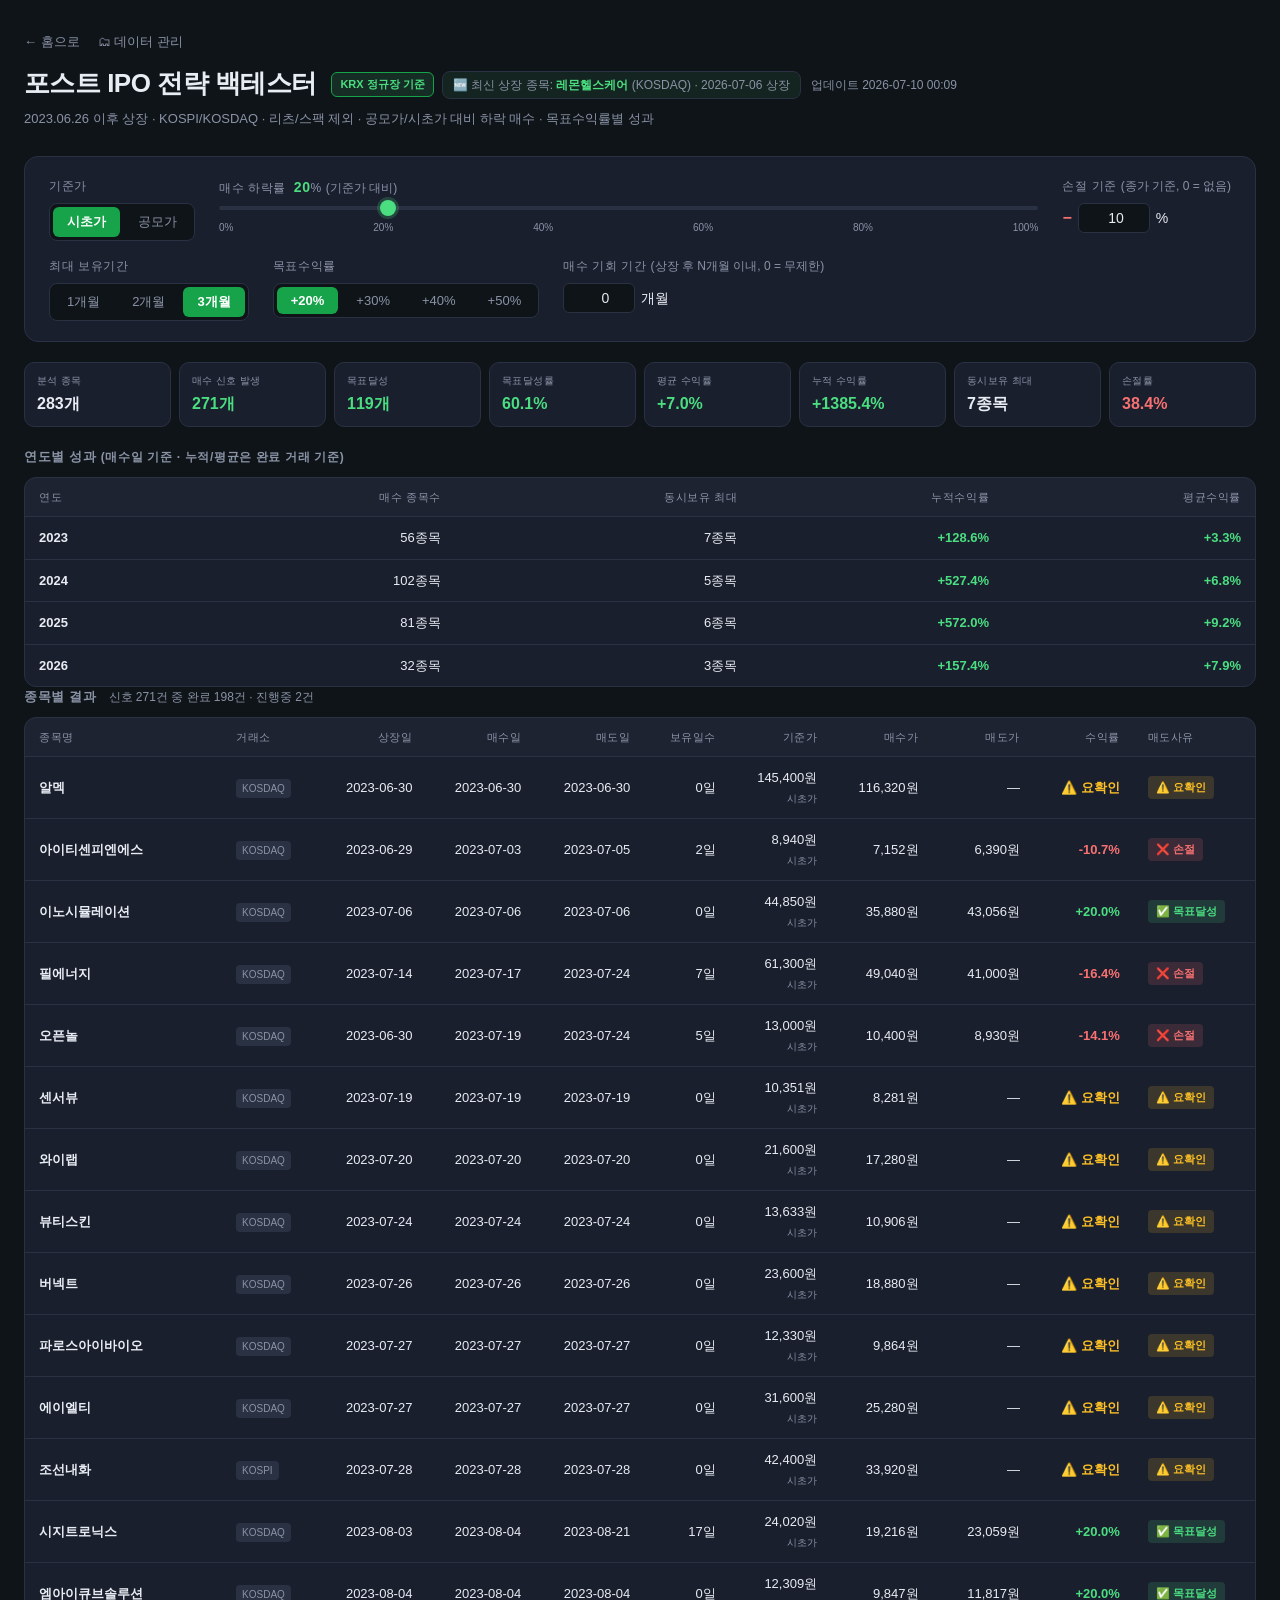
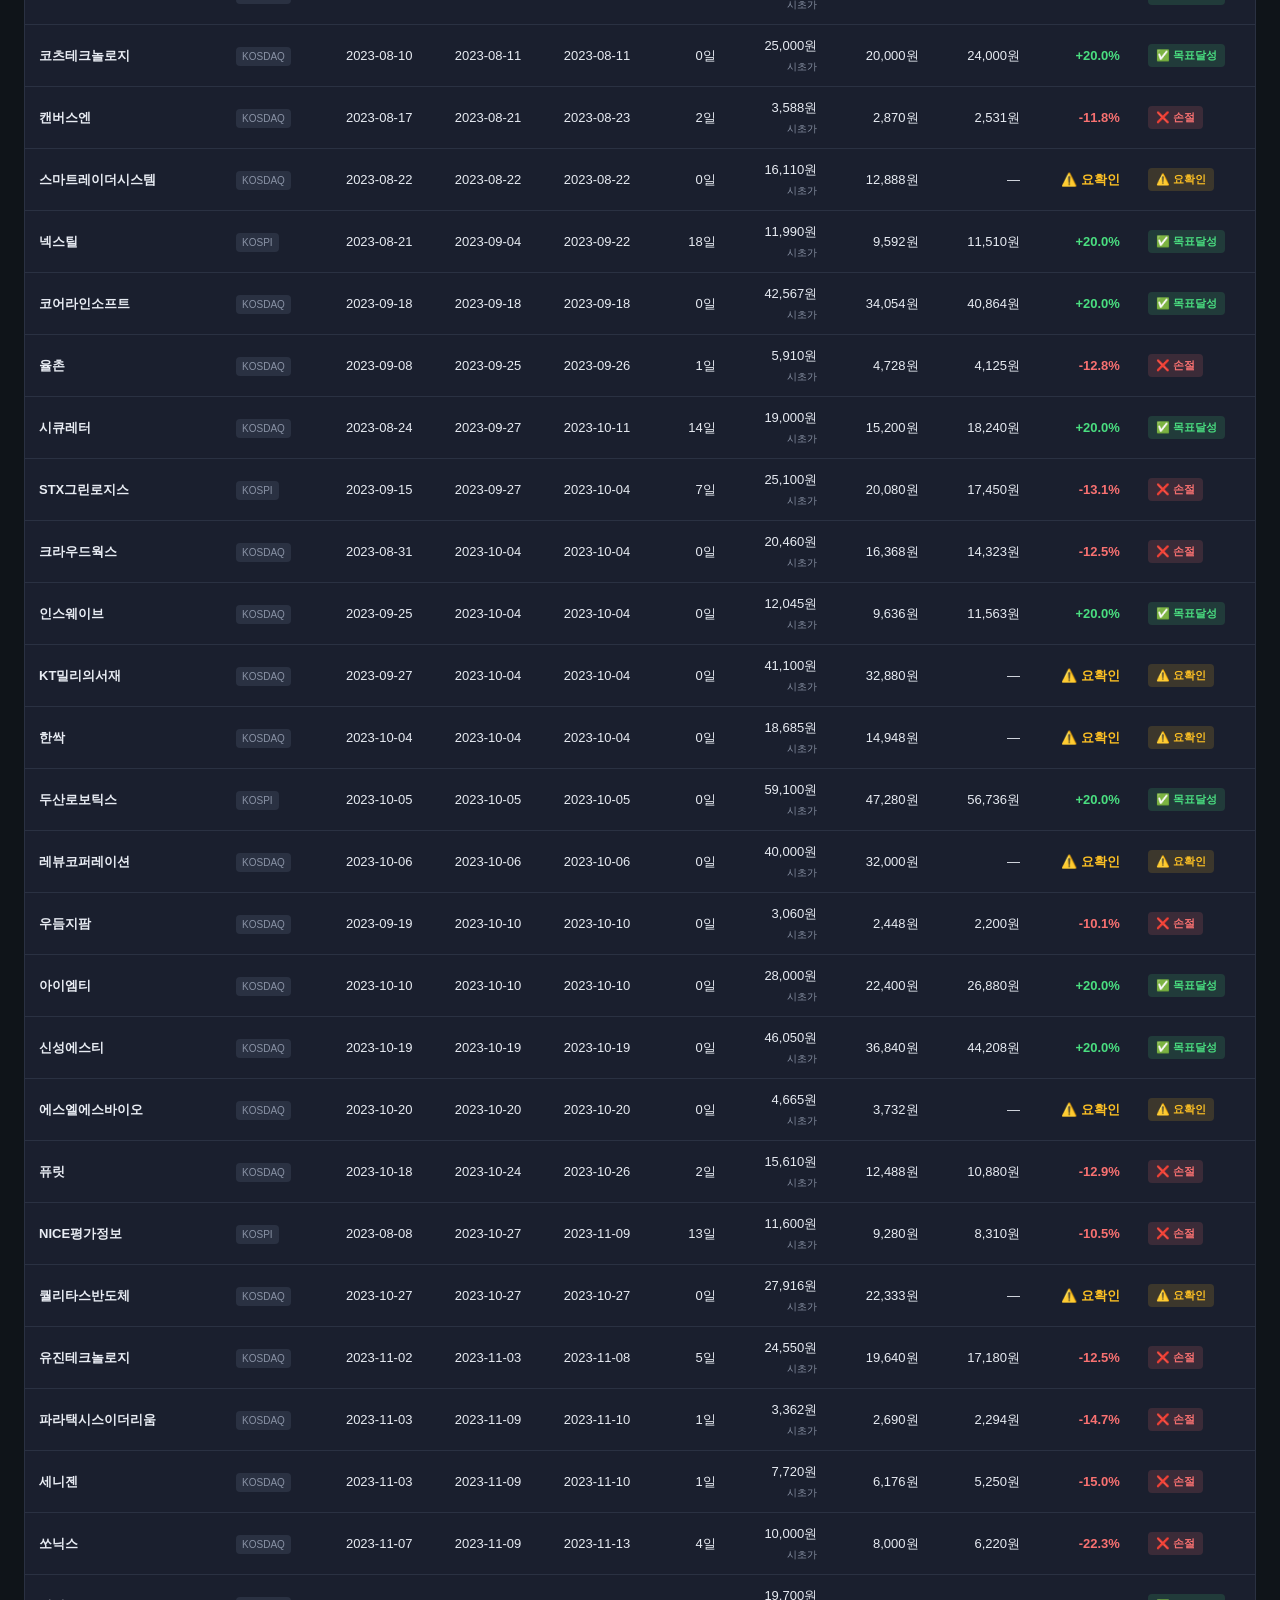
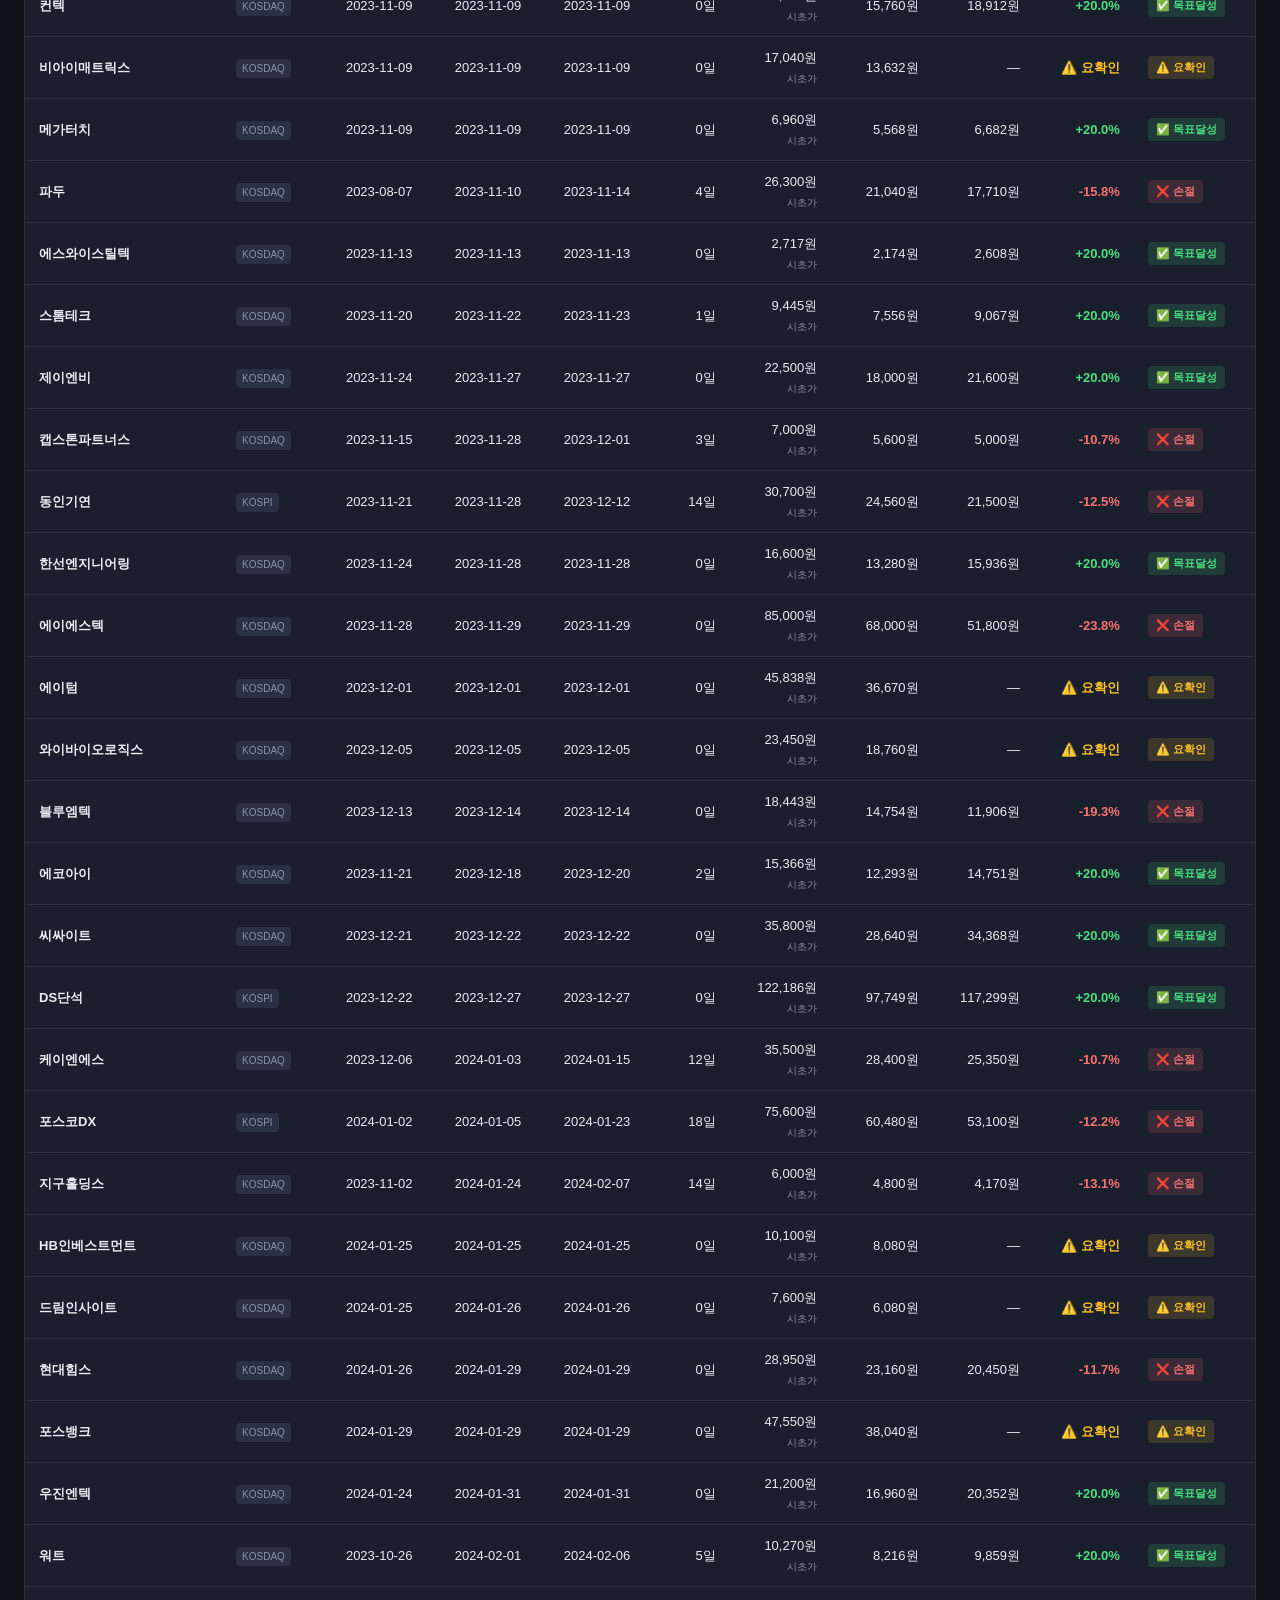
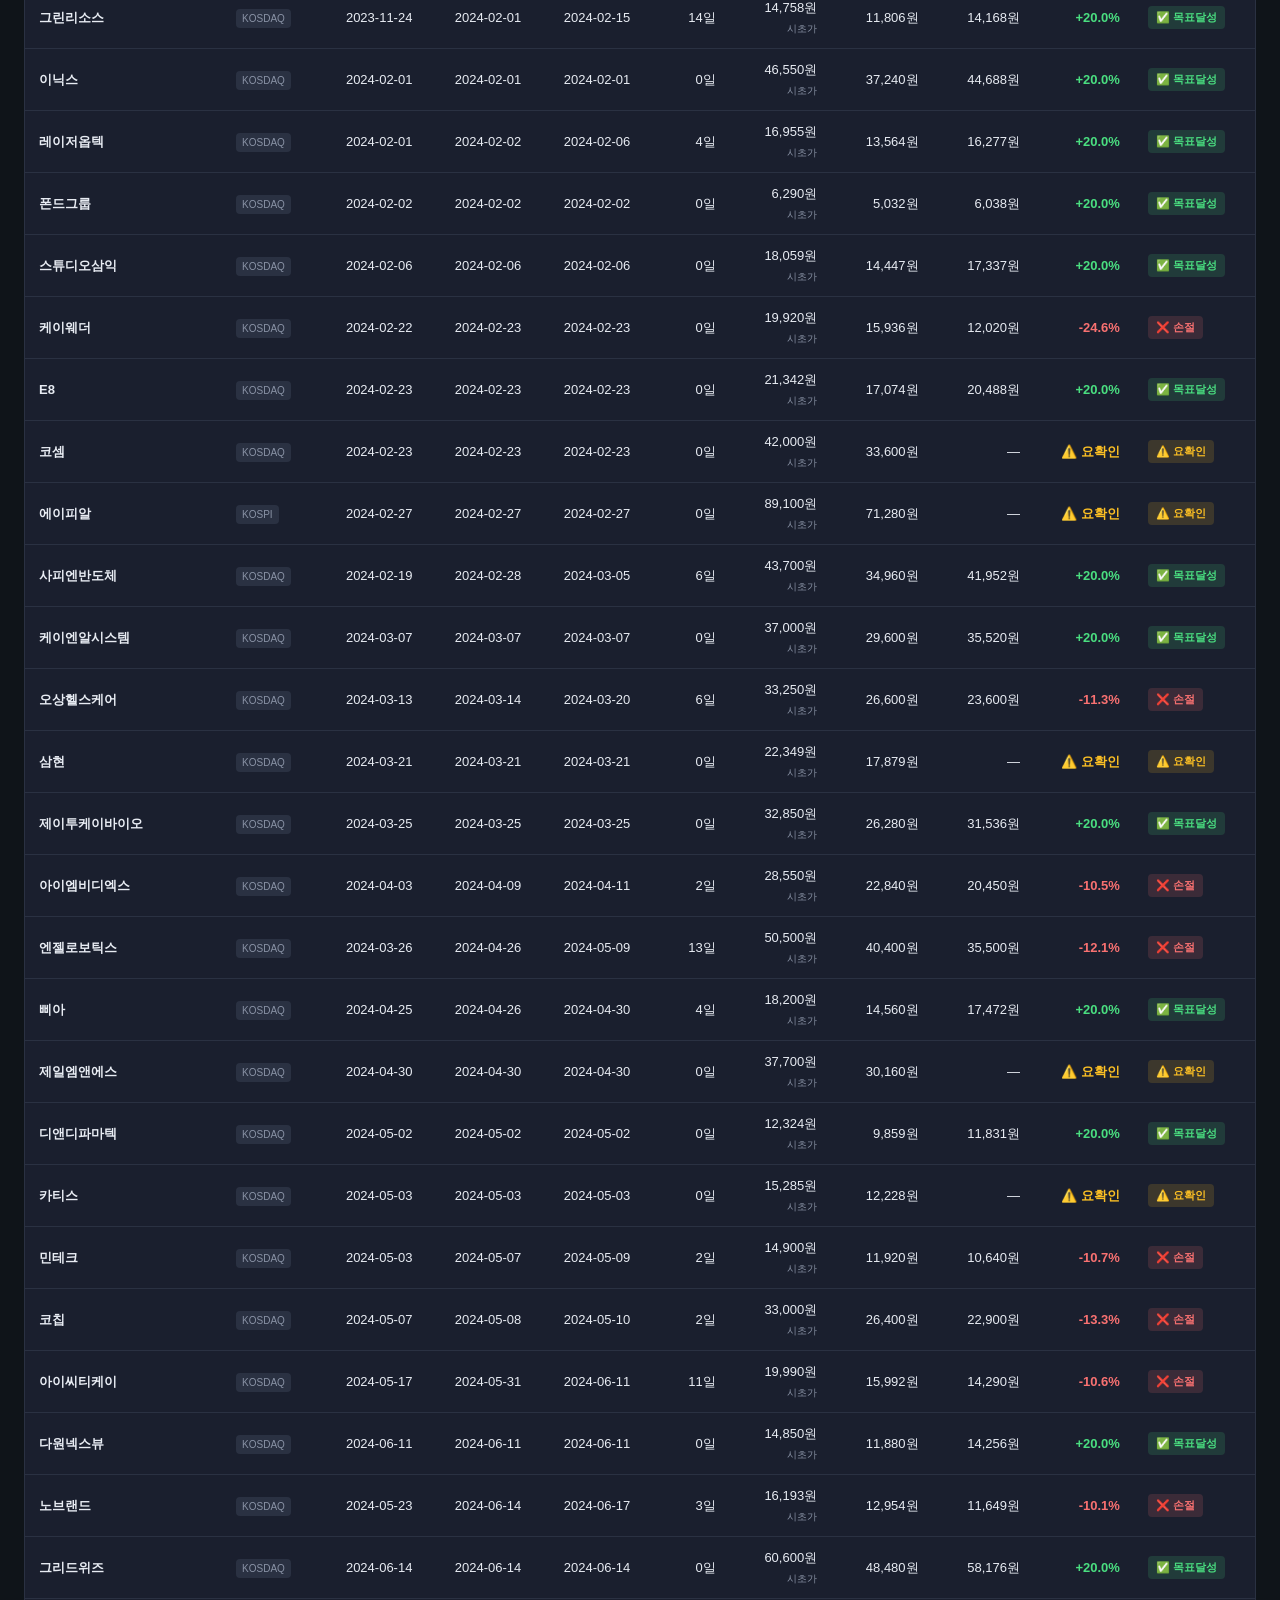
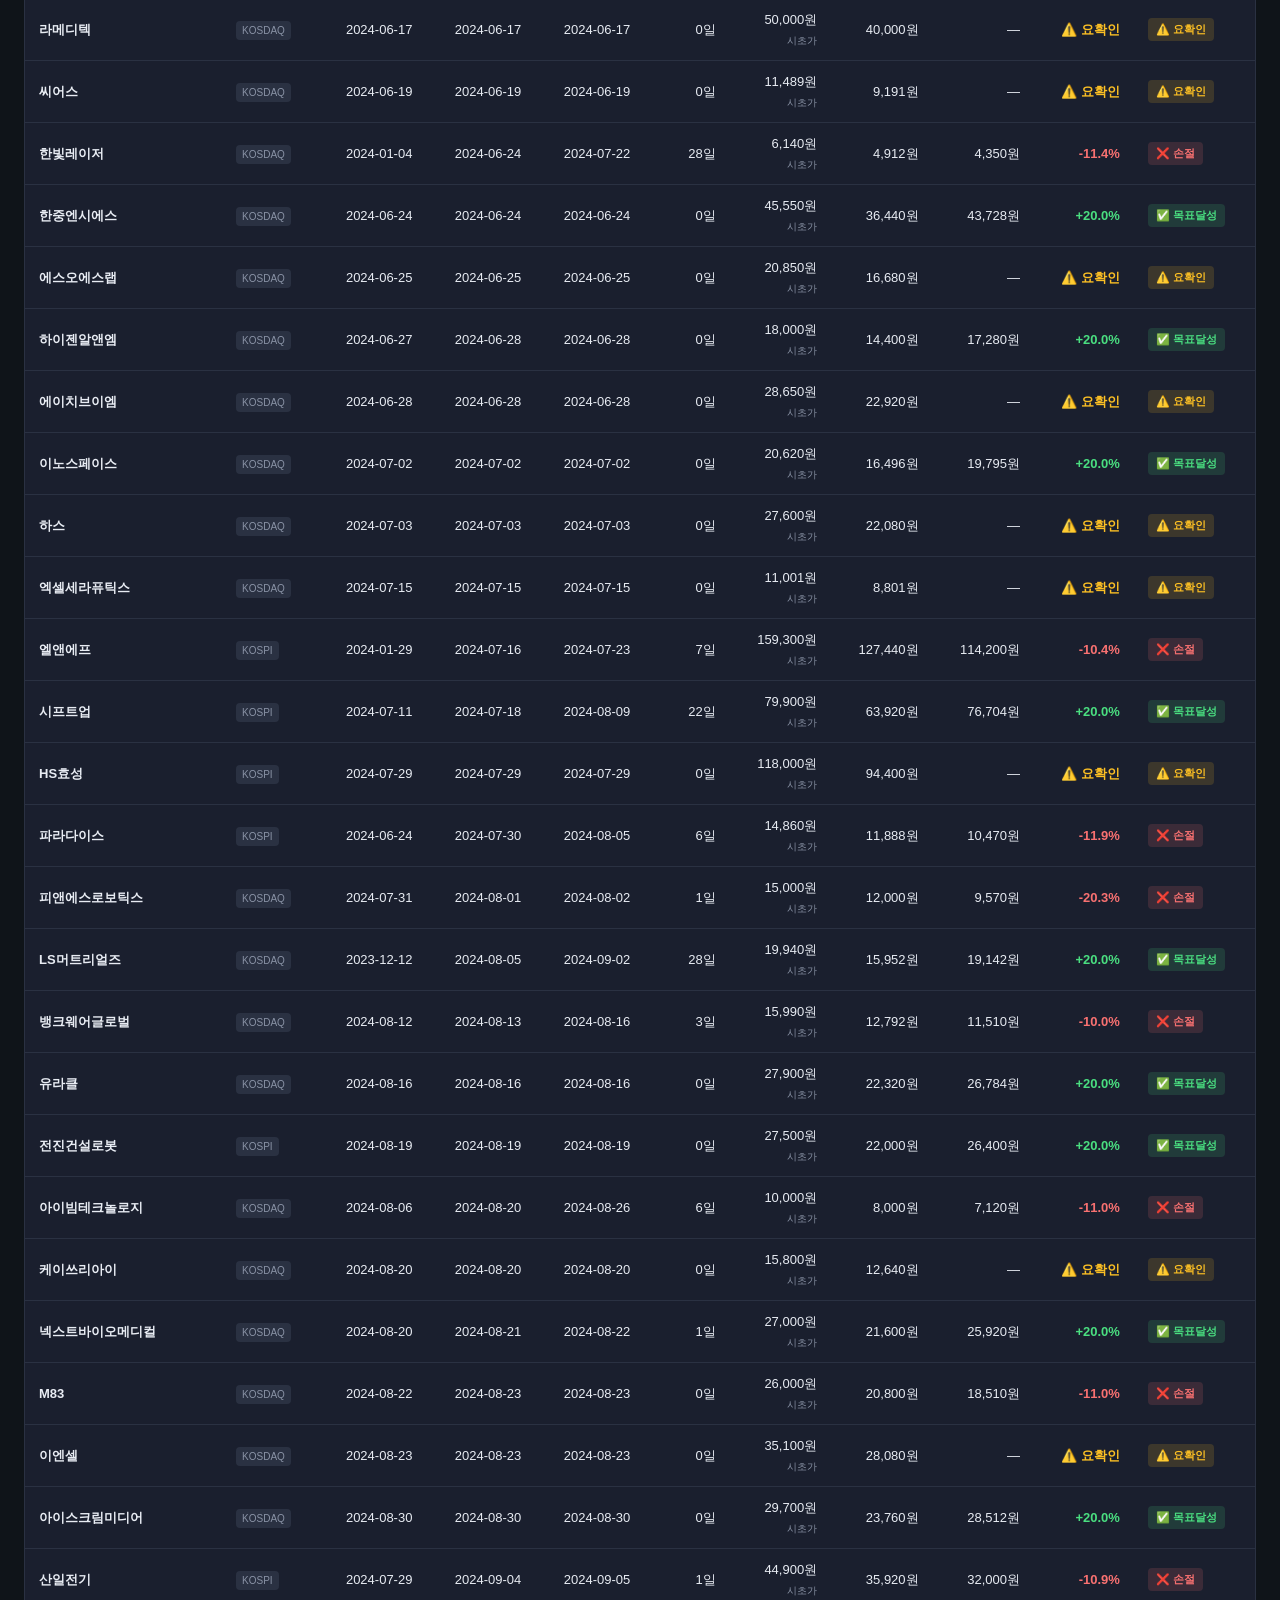
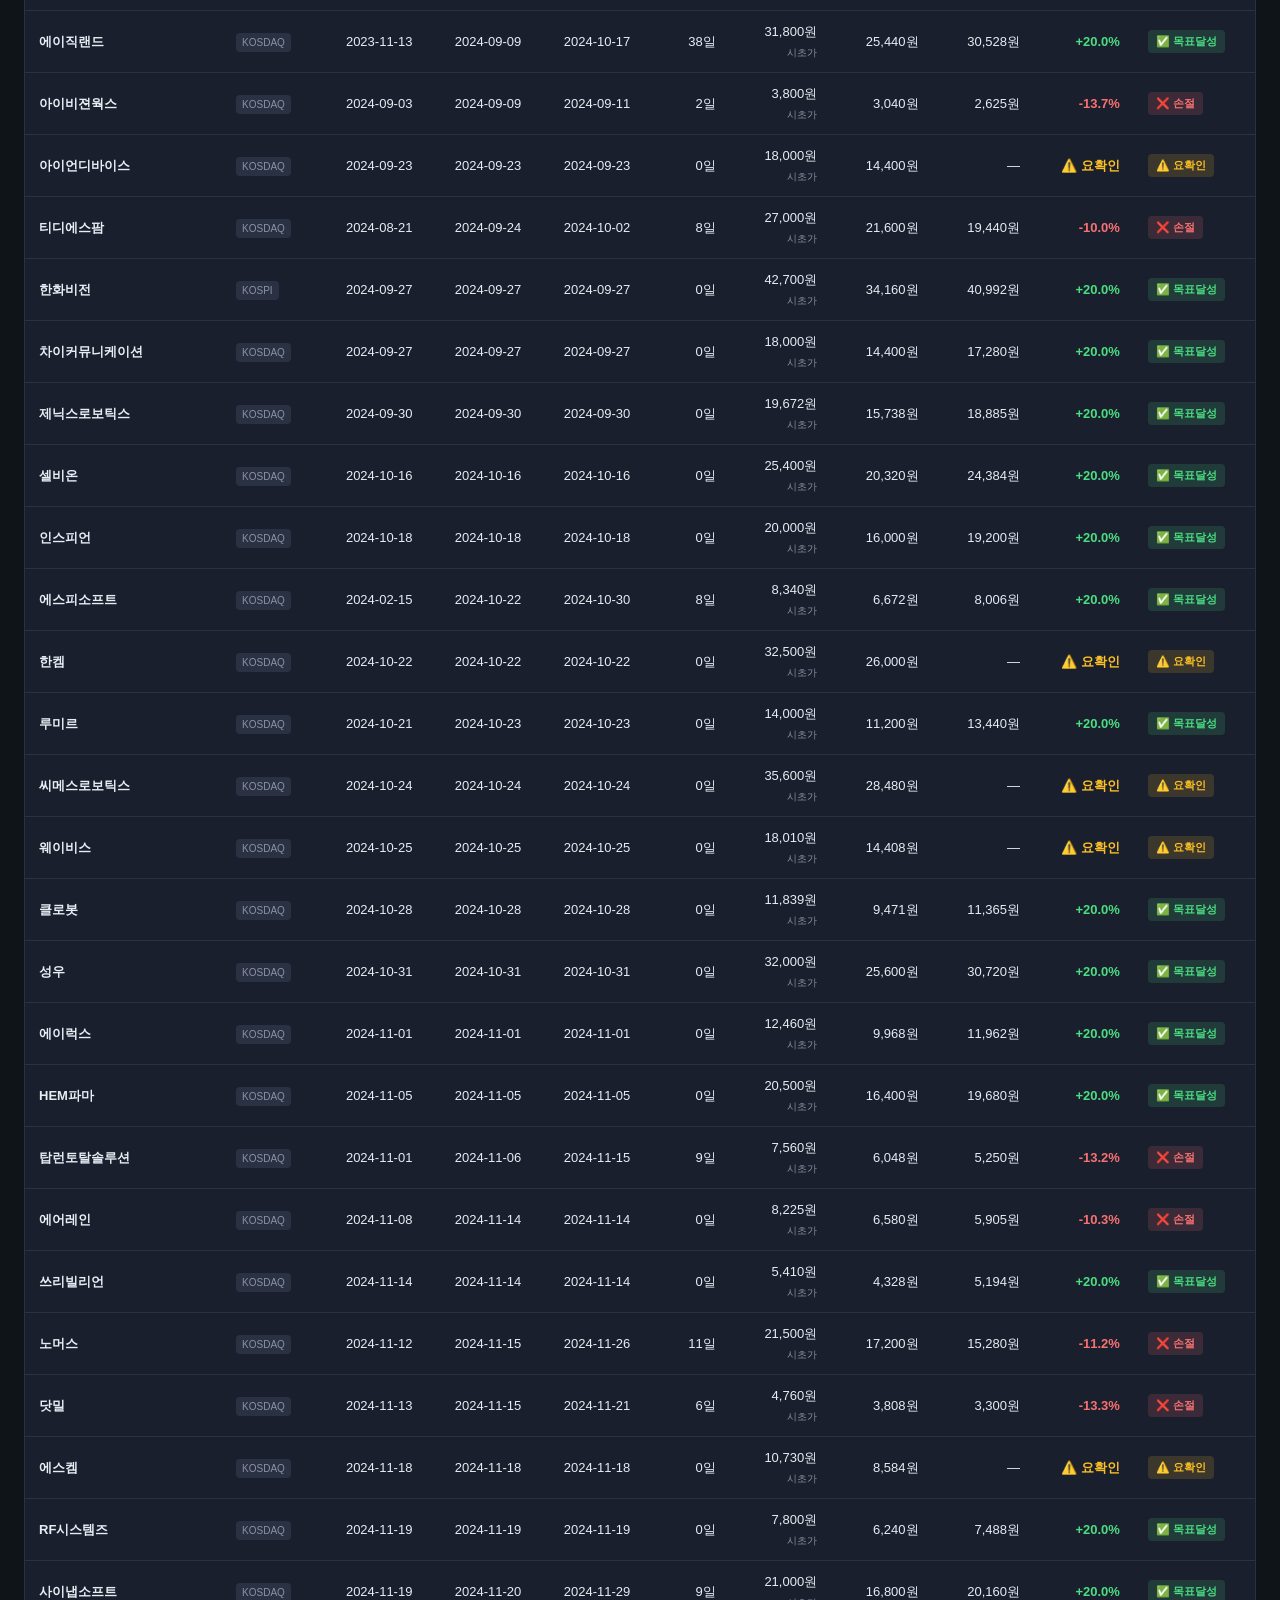
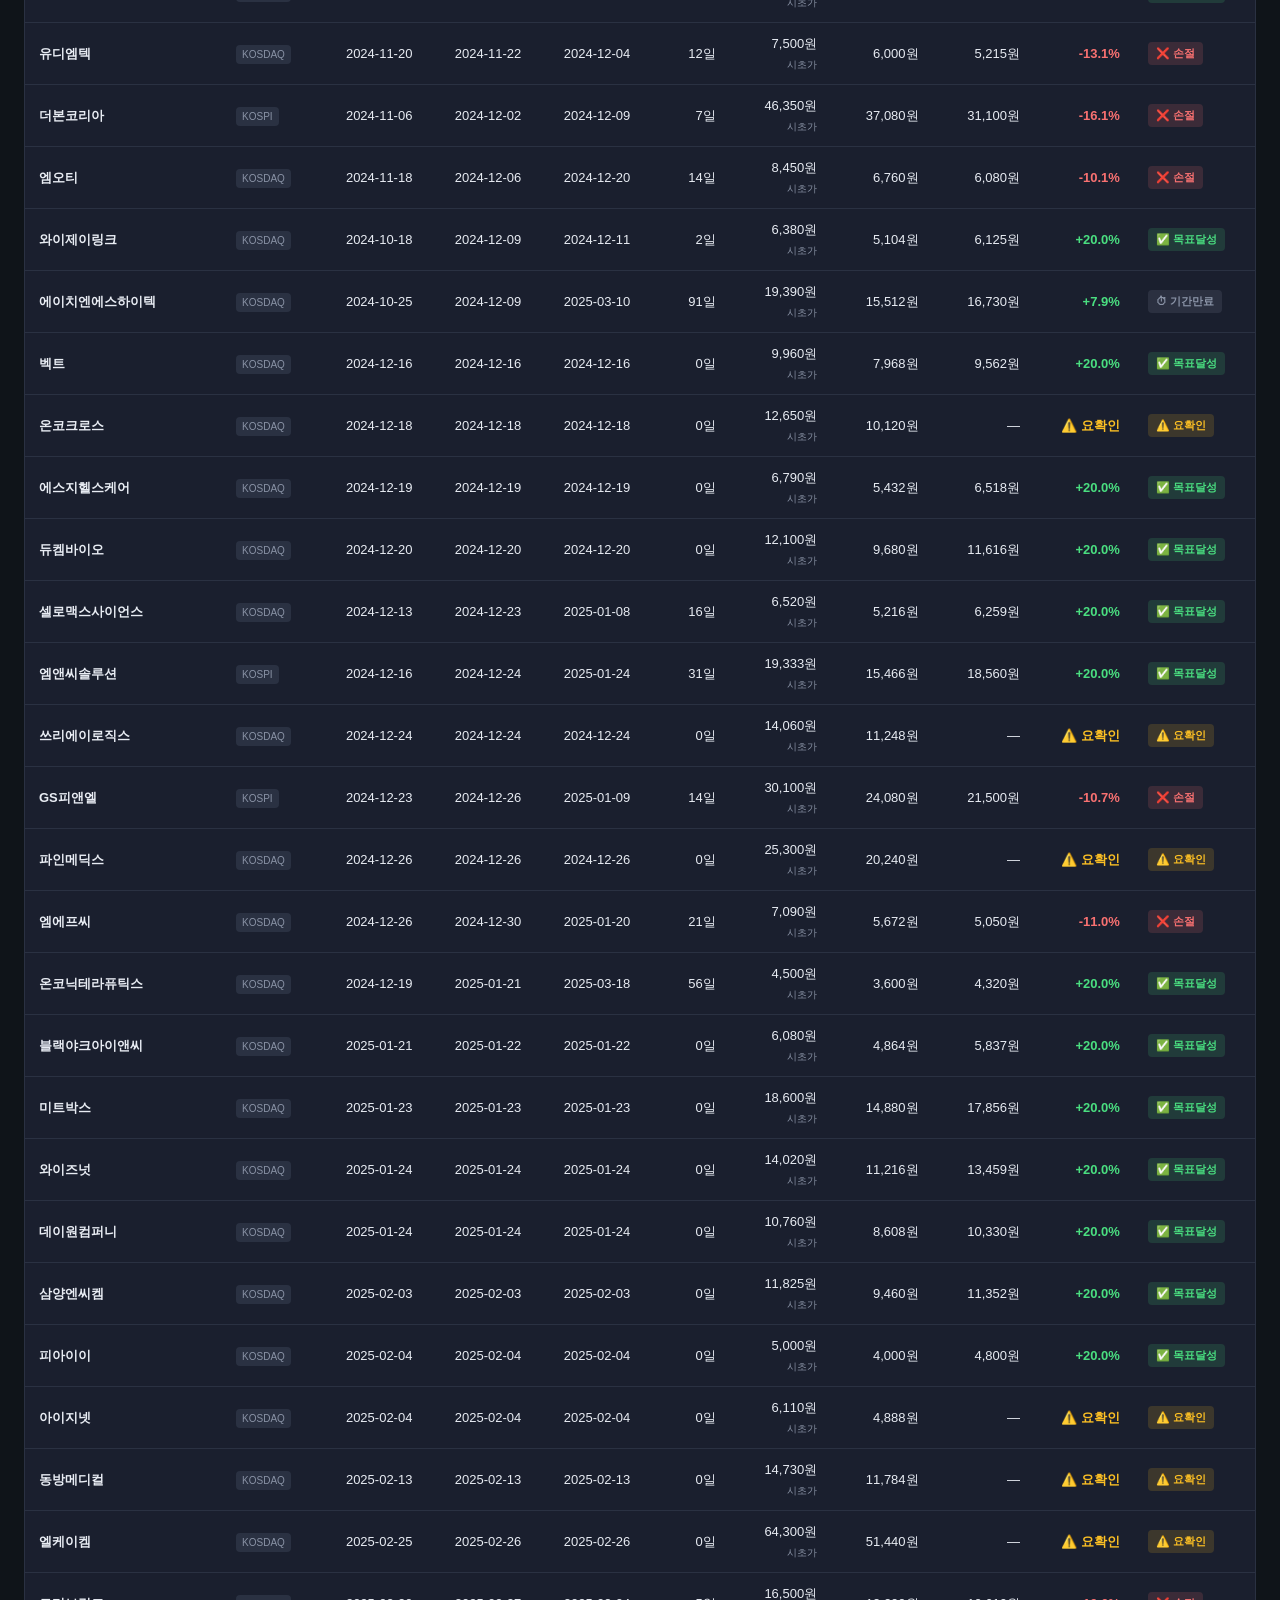
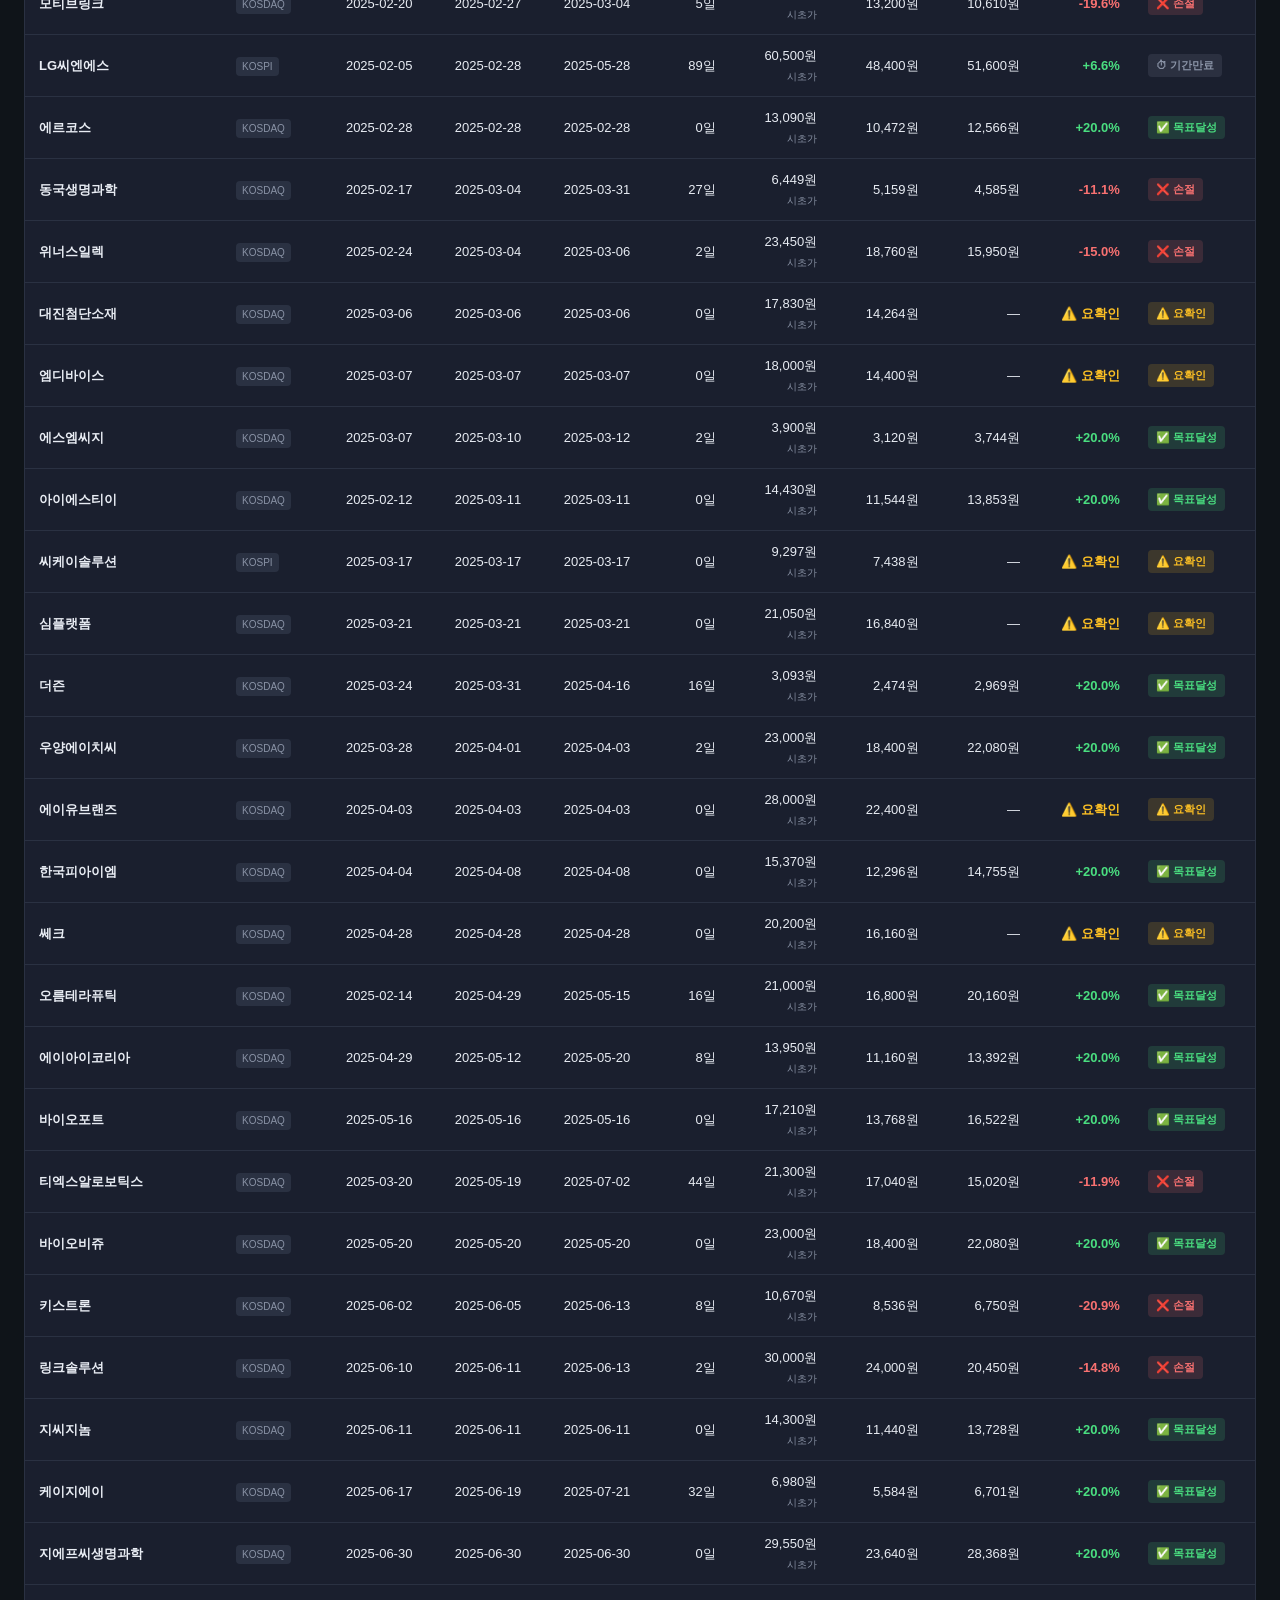
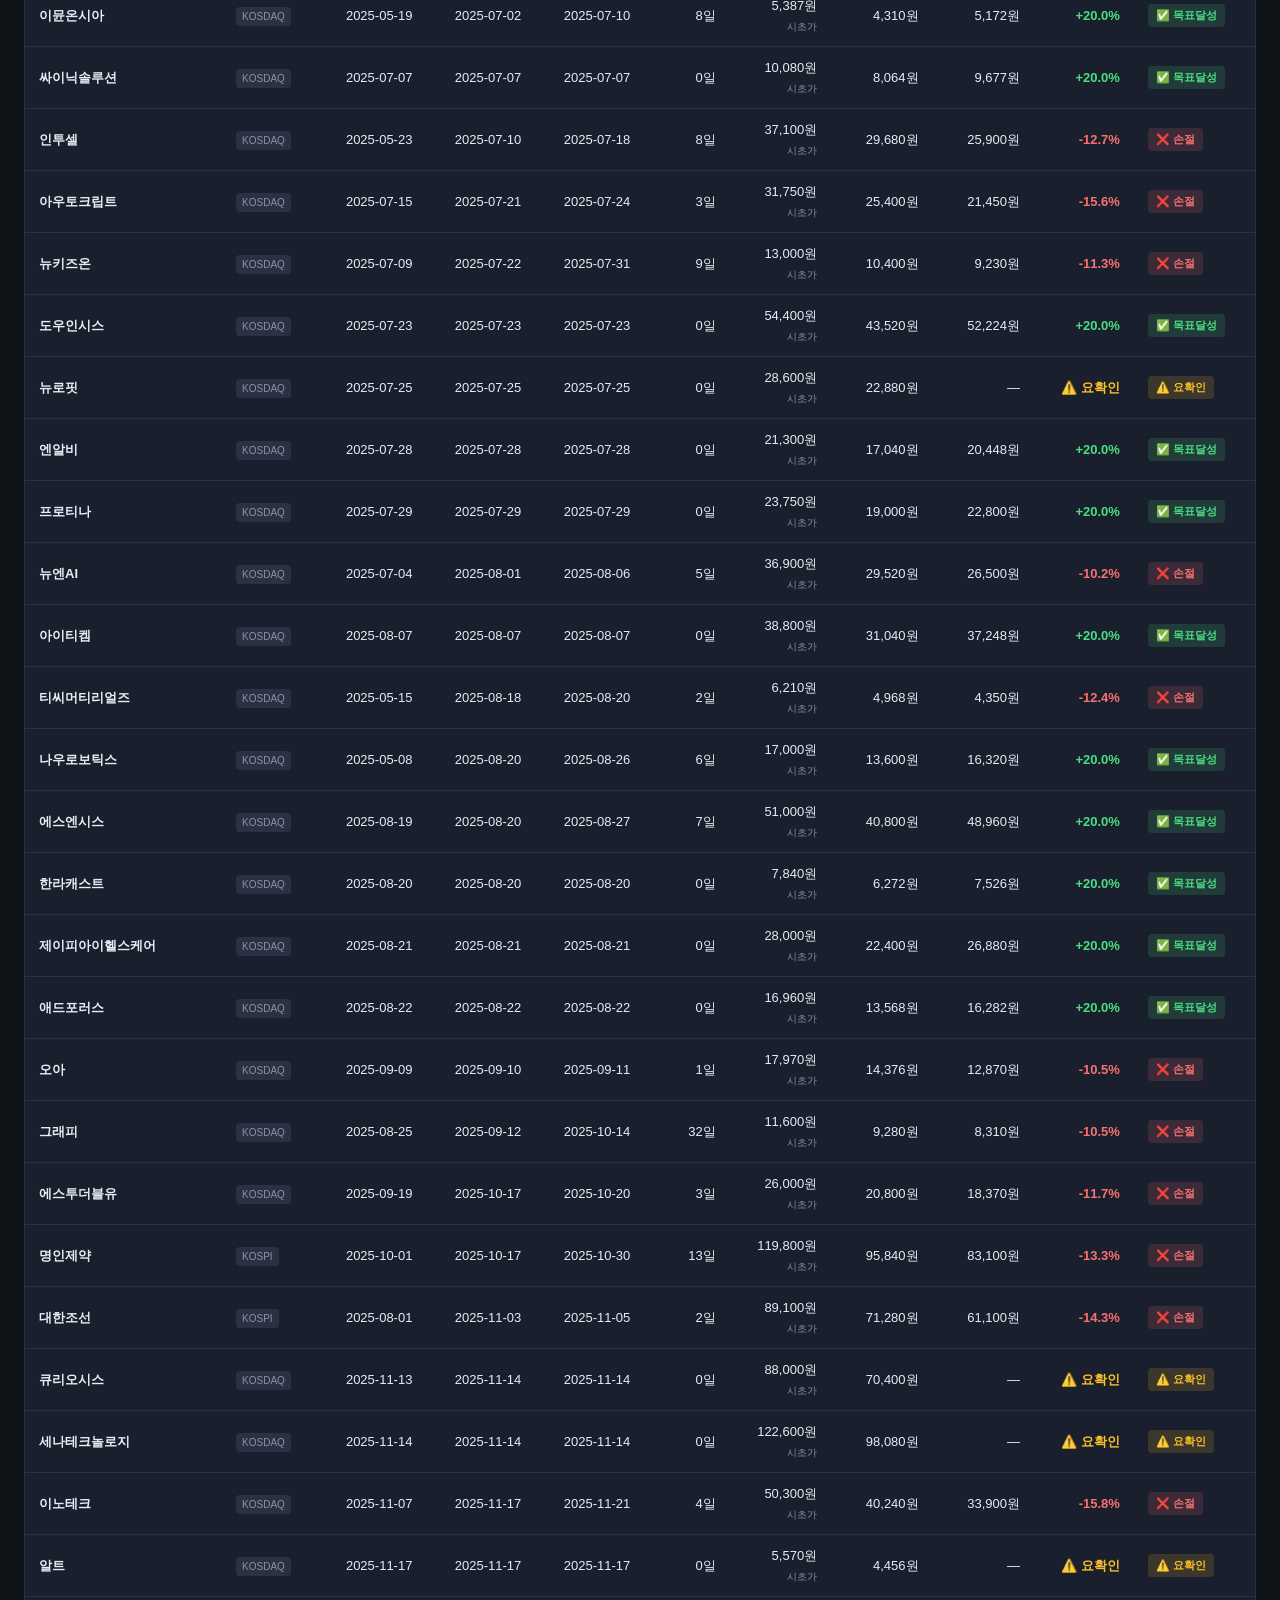
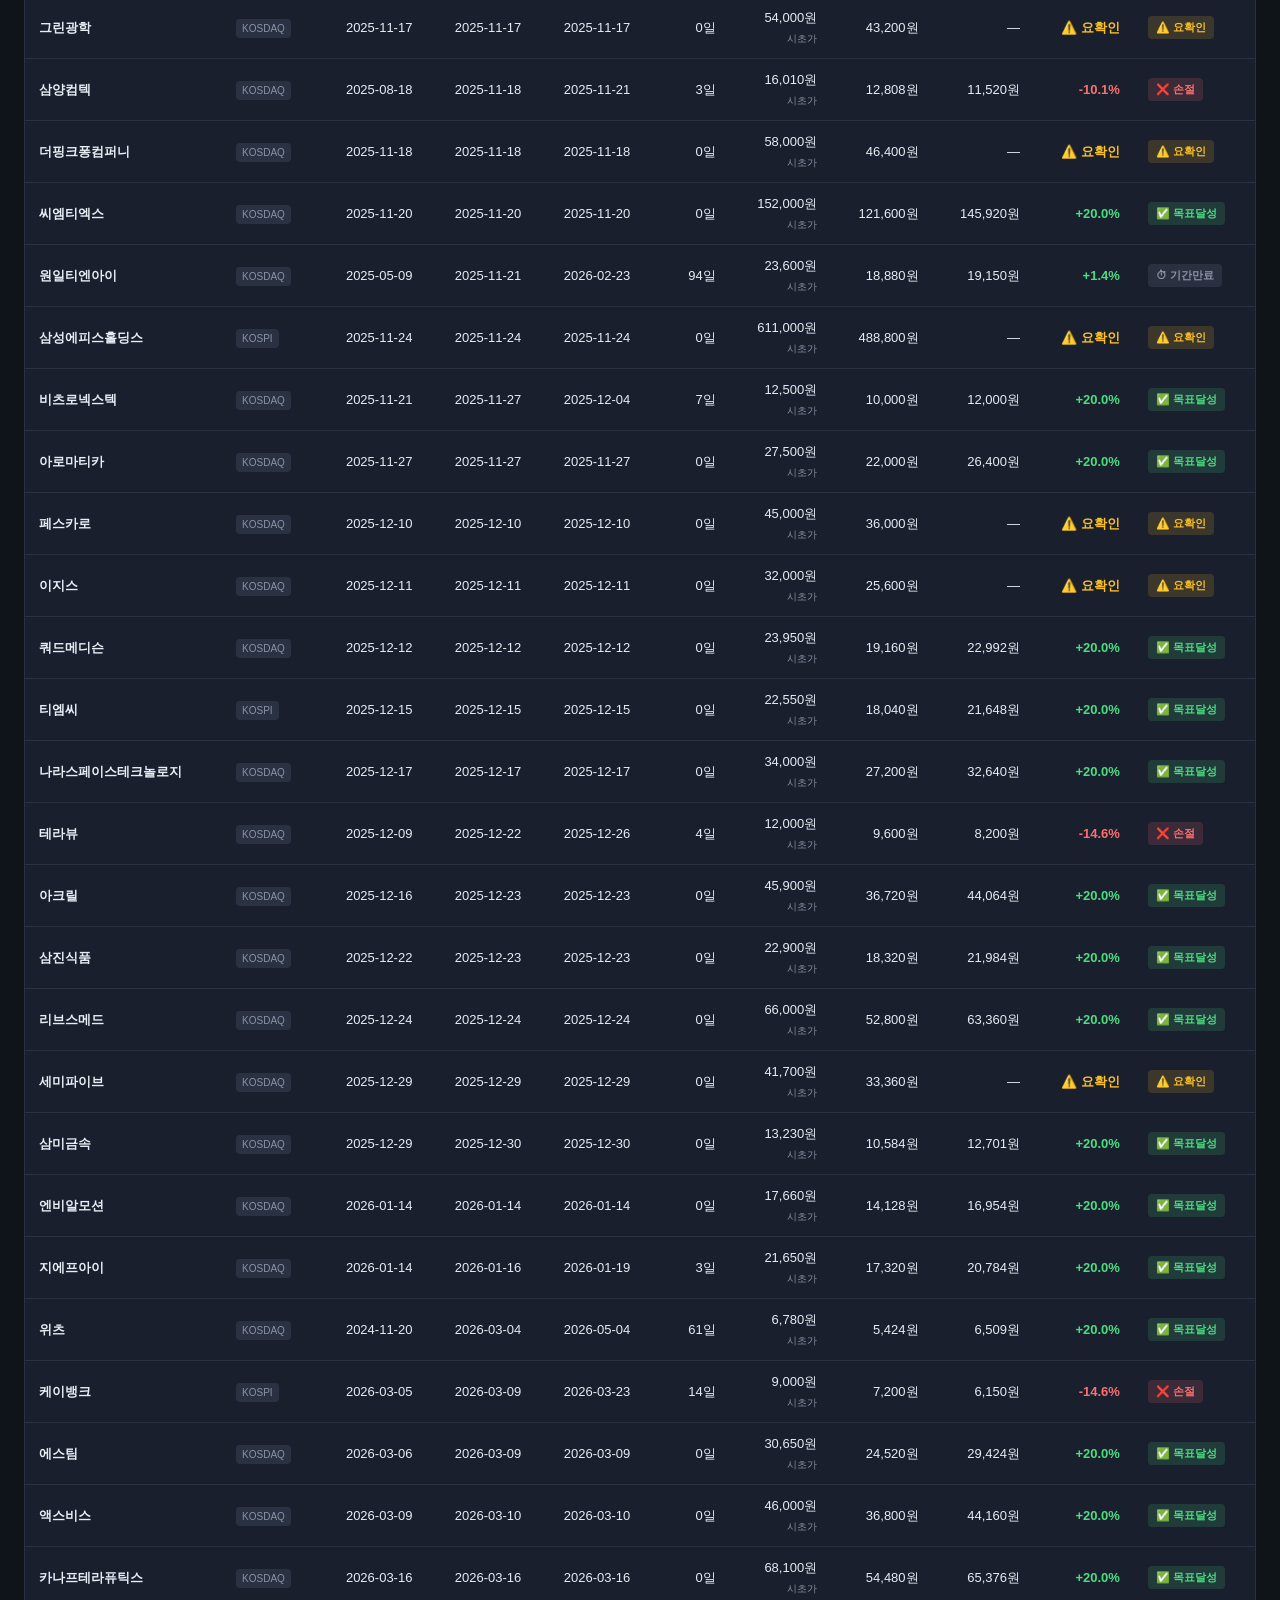
==== commit 7a4b734b: "feat(ipo): add data management page with lockup-release prices - 백테스터 상단에 '데이터 관리' 메뉴 추가 - 전체 종목 최신 " ====
--- a/docs/ipo/index.html
+++ b/docs/ipo/index.html
@@ -4,11 +4,14 @@
   <meta charset="UTF-8" />
   <meta name="viewport" content="width=device-width, initial-scale=1.0" />
   <title>포스트 IPO 백테스터</title>
-  <link rel="stylesheet" href="style.css?v=260710d" />
+  <link rel="stylesheet" href="style.css?v=260710e" />
 </head>
 <body>
   <header>
-    <a class="back-link" href="../index.html">← 홈으로</a>
+    <nav class="top-nav">
+      <a class="back-link" href="../index.html">← 홈으로</a>
+      <a class="back-link" href="data.html">🗂 데이터 관리</a>
+    </nav>
     <h1>포스트 IPO 전략 백테스터 <span class="krx-badge">KRX 정규장 기준</span><span
       class="latest-ipo" id="latest-ipo" hidden>🆕 최신 상장 종목: <span id="latest-ipo-names">—</span></span><span
       class="update-note">업데이트 <span id="updated-at">—</span></span></h1>
--- a/docs/ipo/style.css
+++ b/docs/ipo/style.css
@@ -25,6 +25,7 @@
 }
 
 /* ── Header ── */
+.top-nav { display: flex; gap: 18px; }
 .back-link {
   display: inline-block;
   font-size: 13px;
@@ -33,6 +34,7 @@
   margin-bottom: 12px;
 }
 .back-link:hover { color: var(--accent); }
+.dim { color: var(--text-dim); }
 
 header { margin-bottom: 28px; }
 header h1 { font-size: 26px; font-weight: 700; letter-spacing: -0.02em; margin-bottom: 6px; }
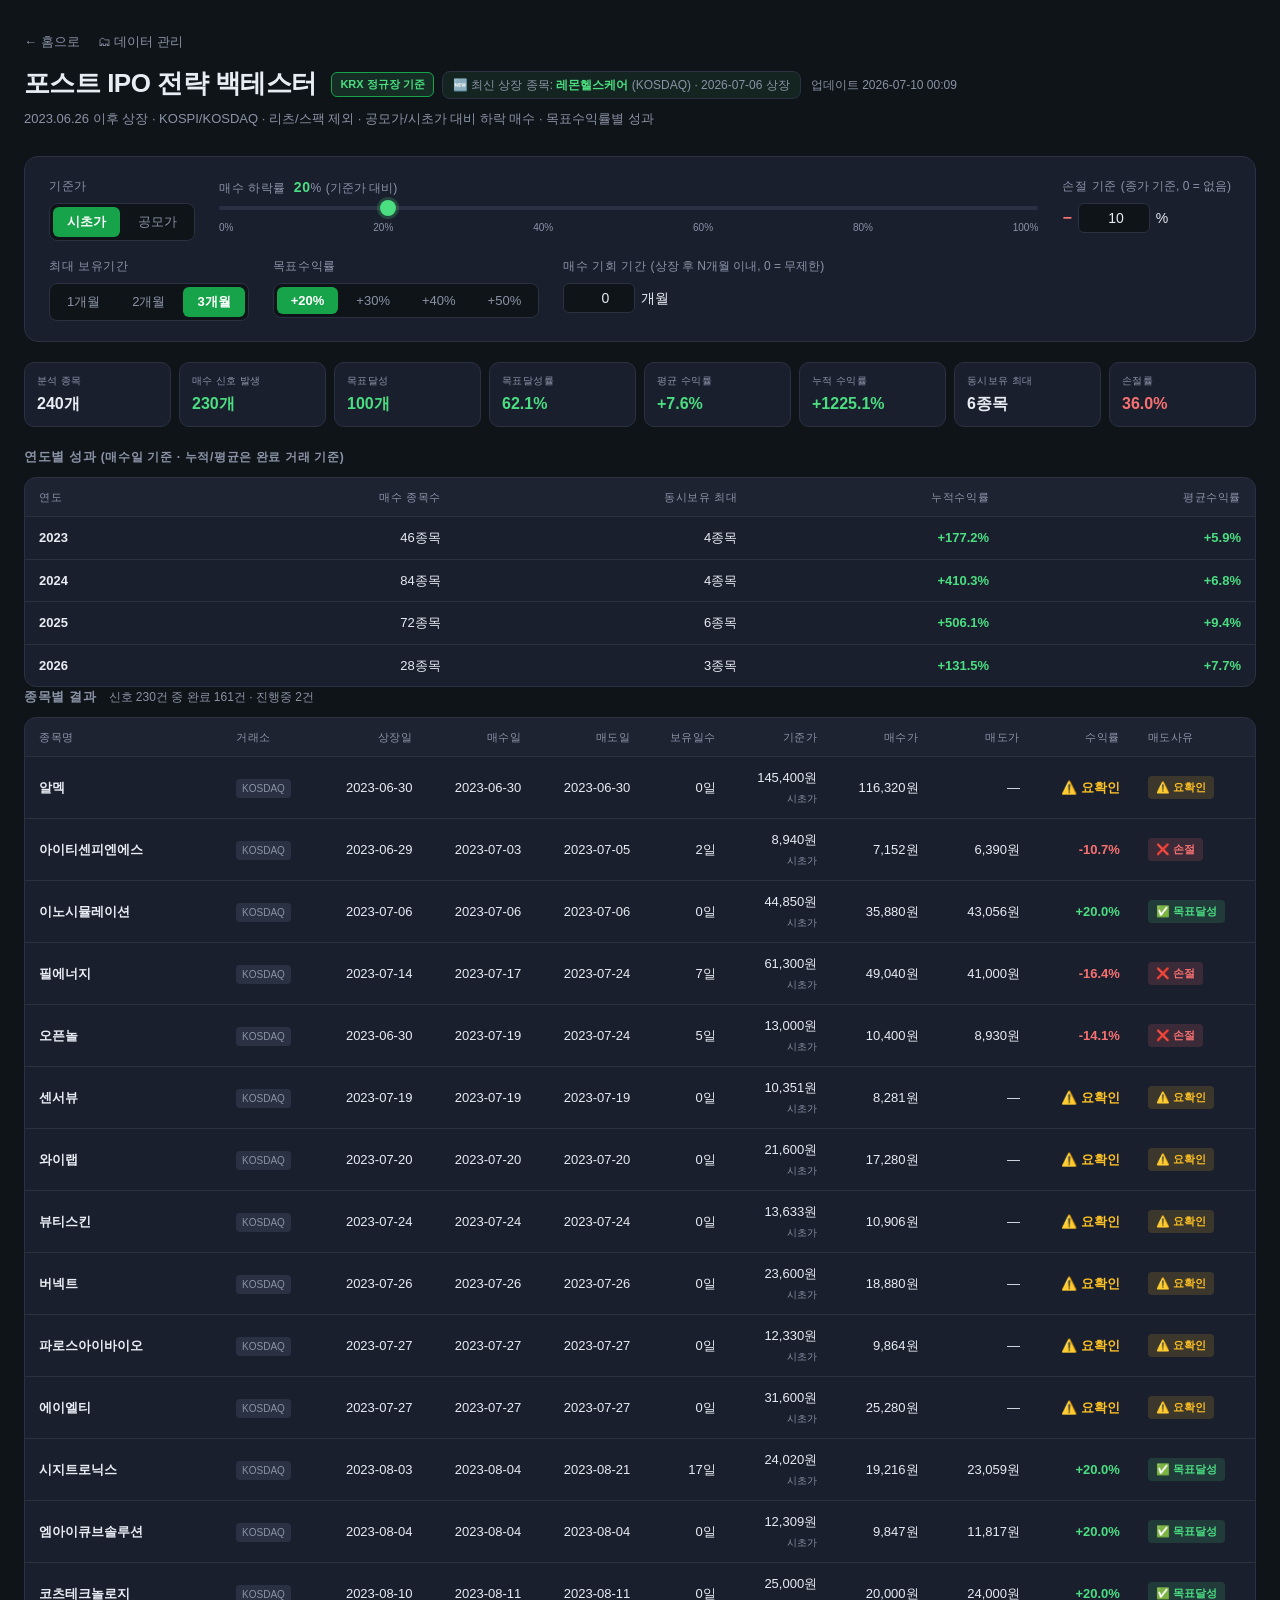
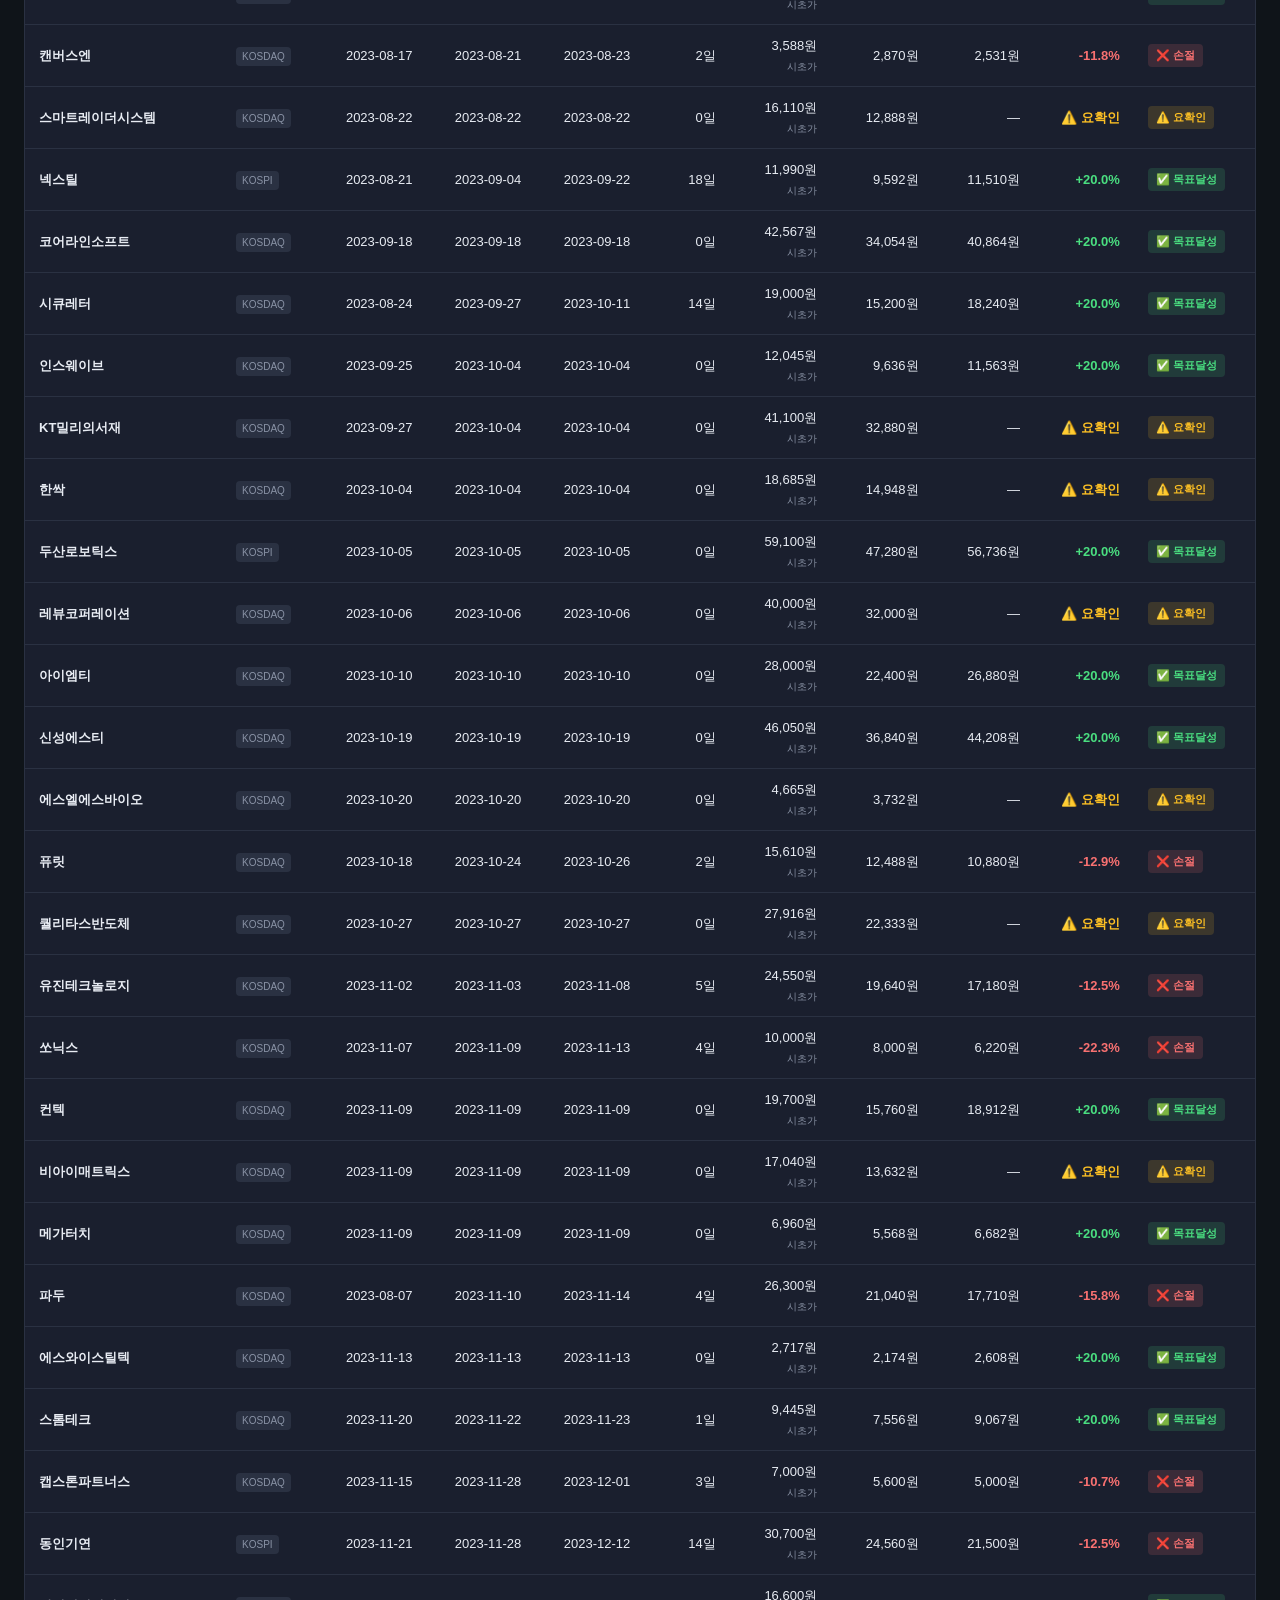
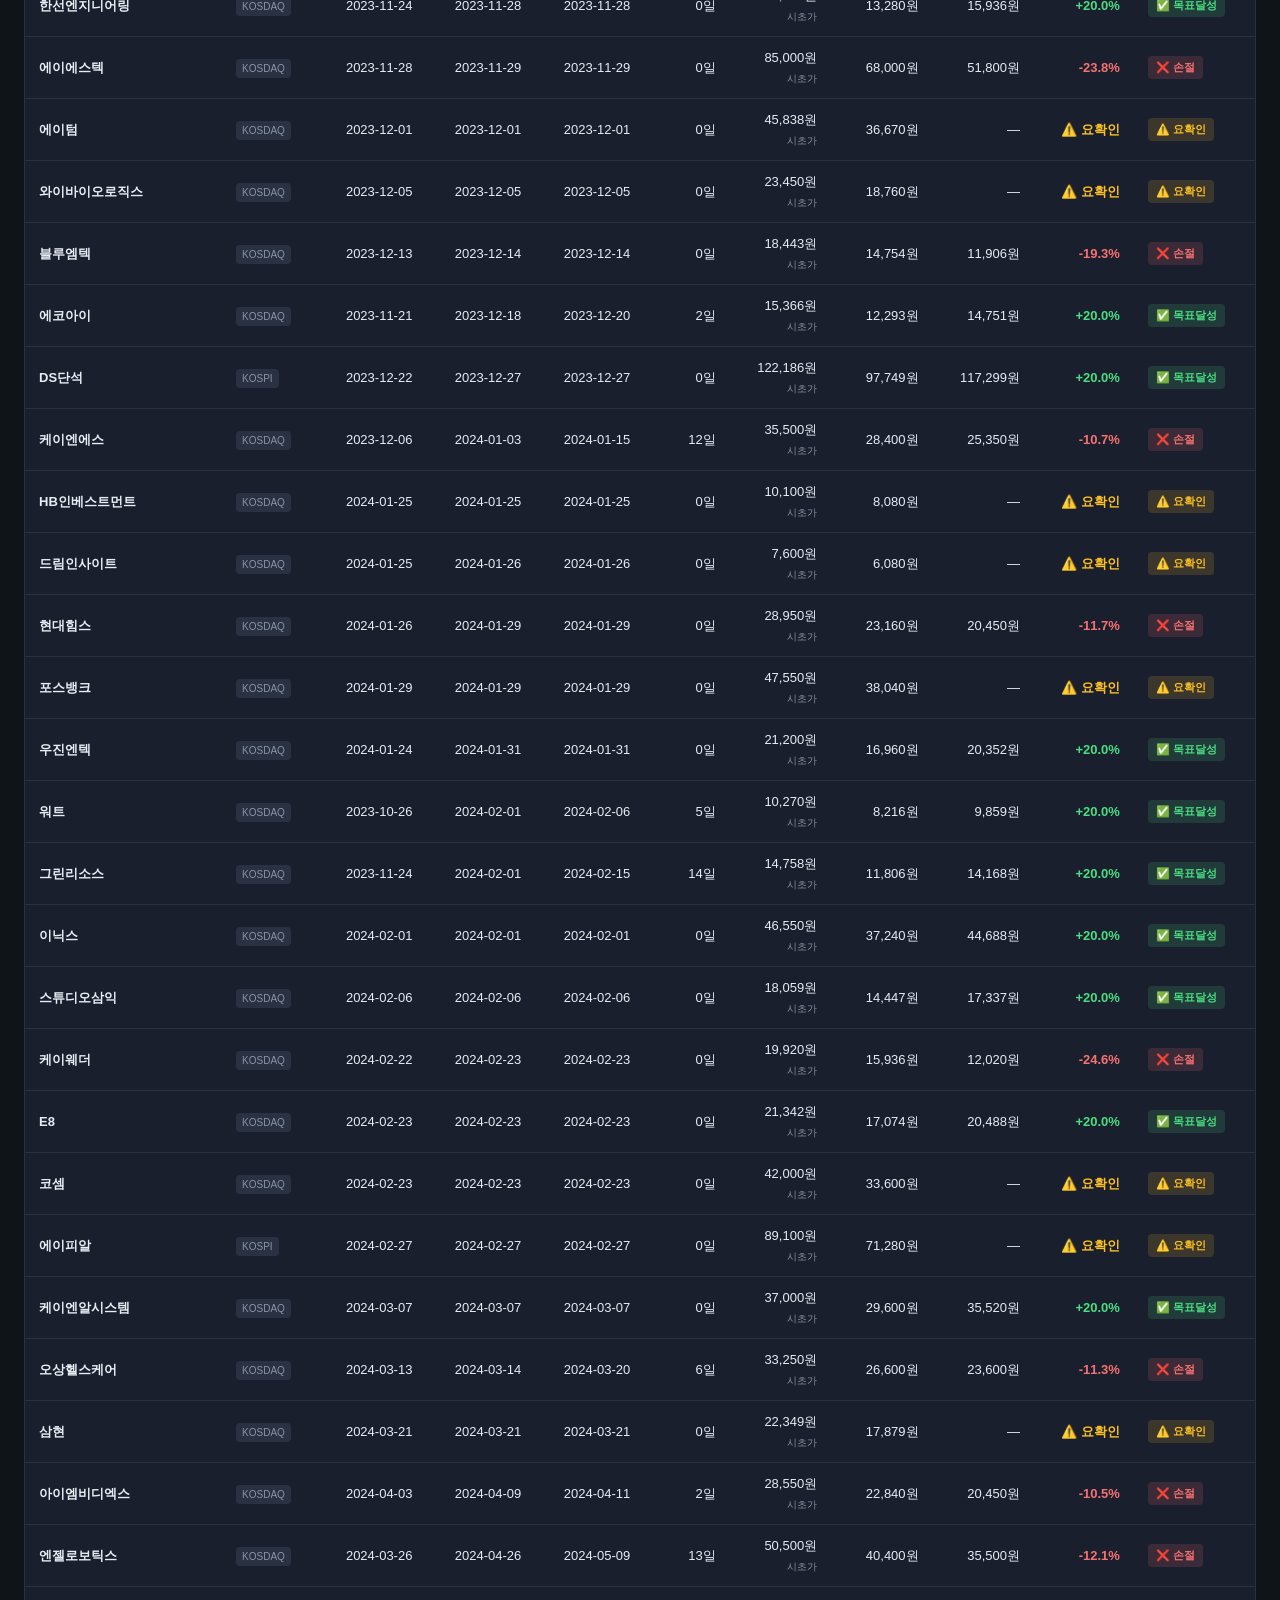
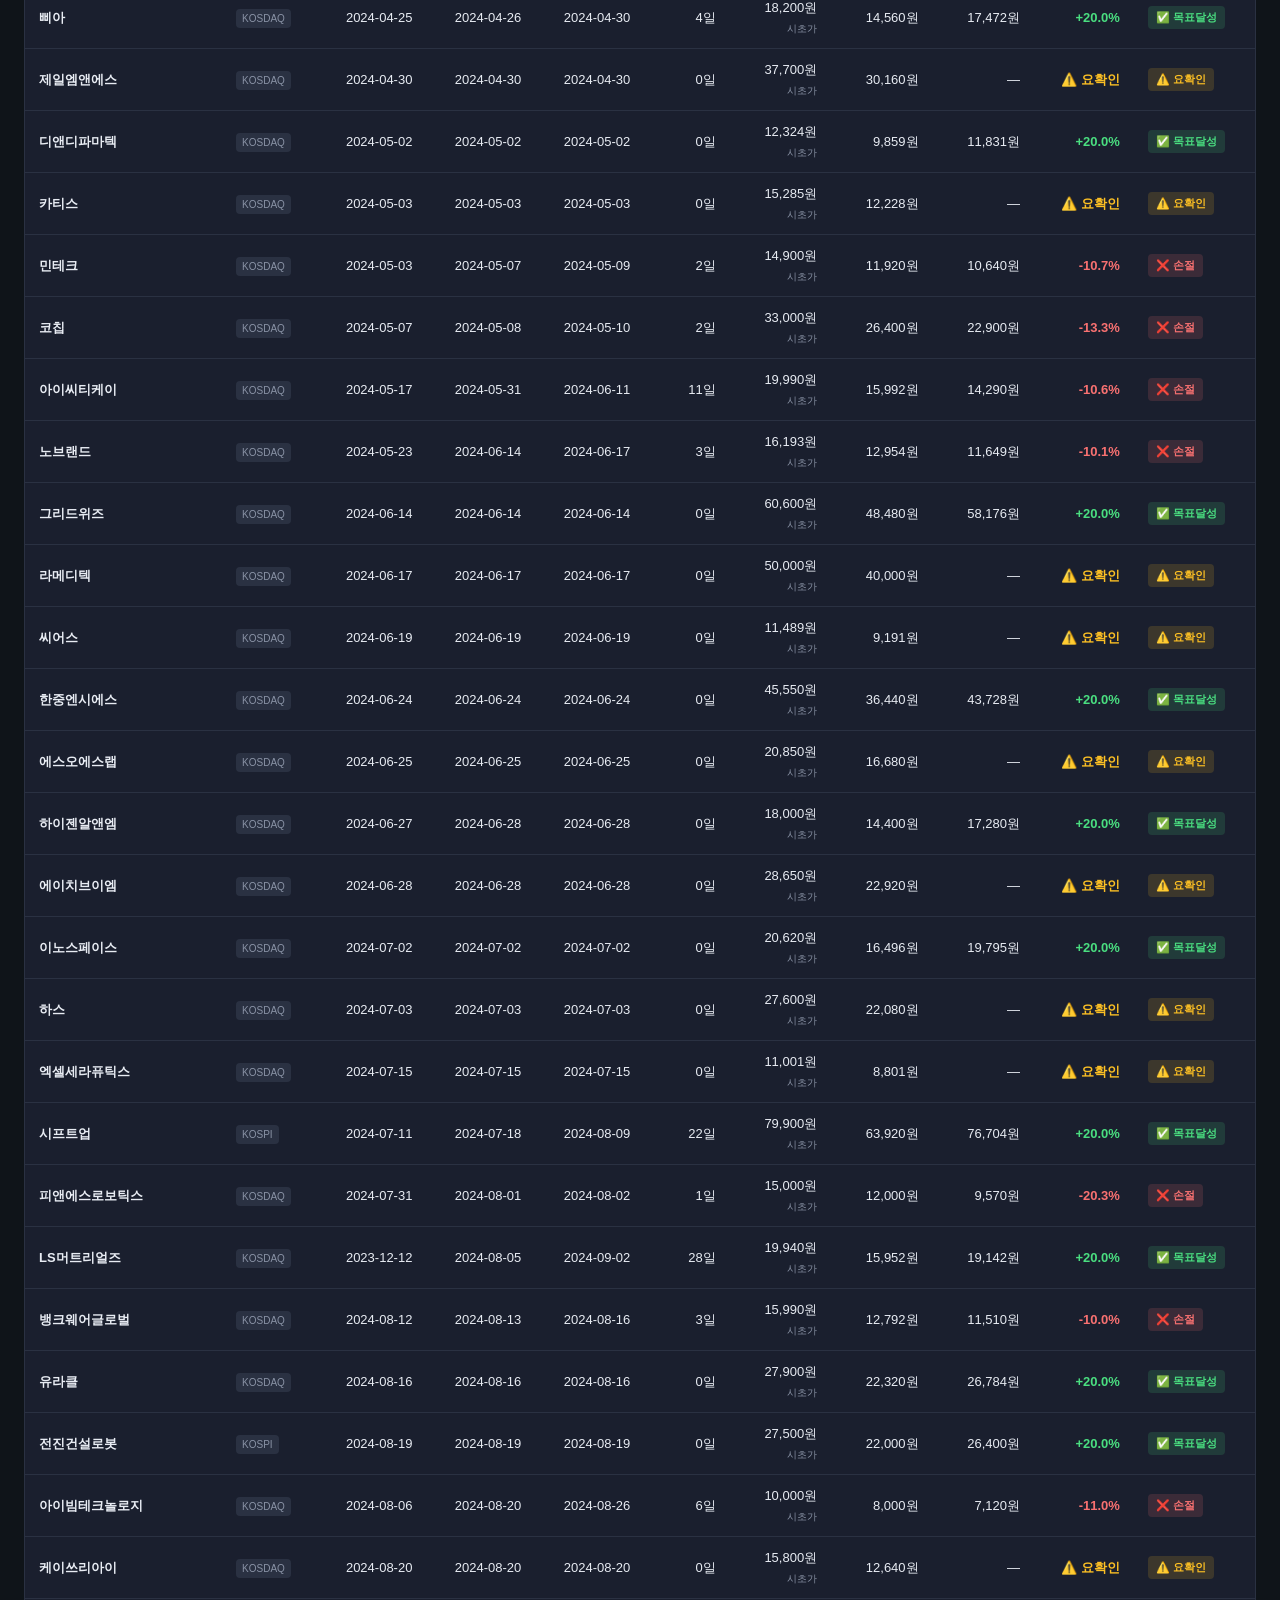
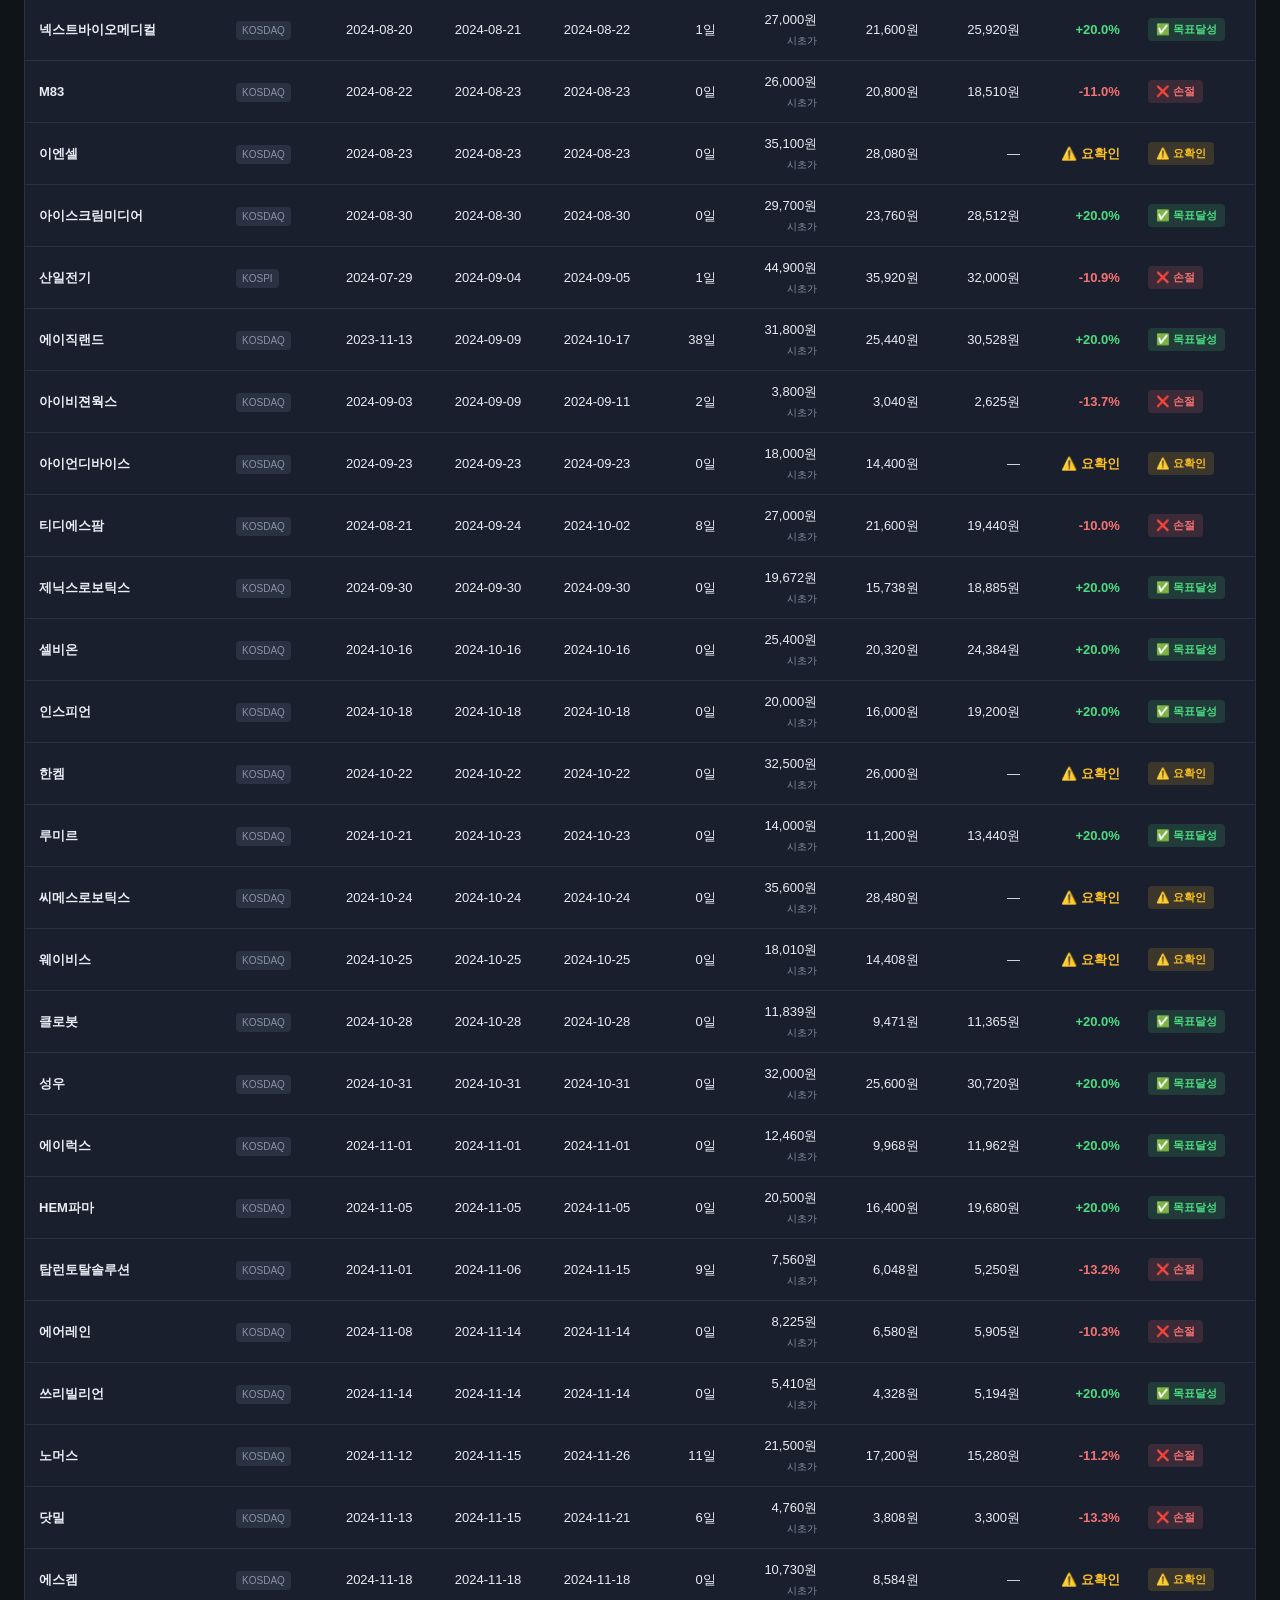
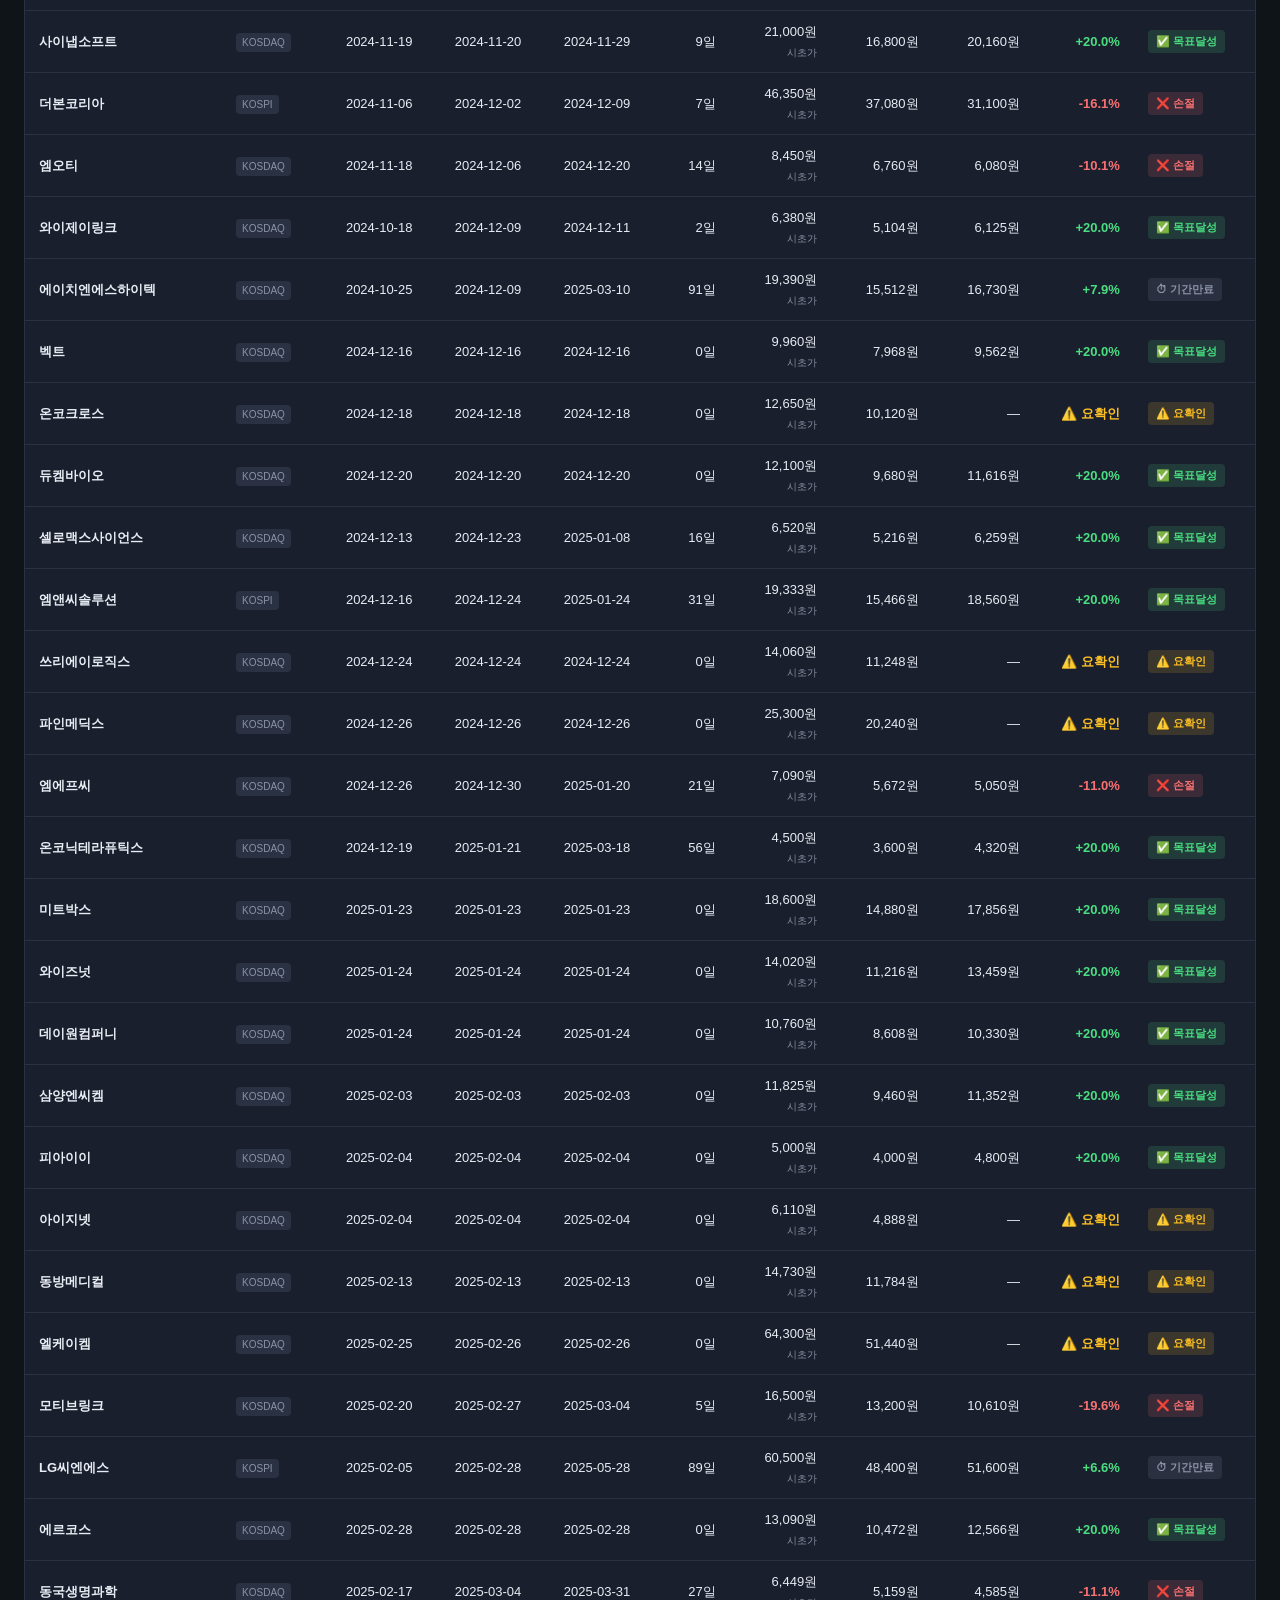
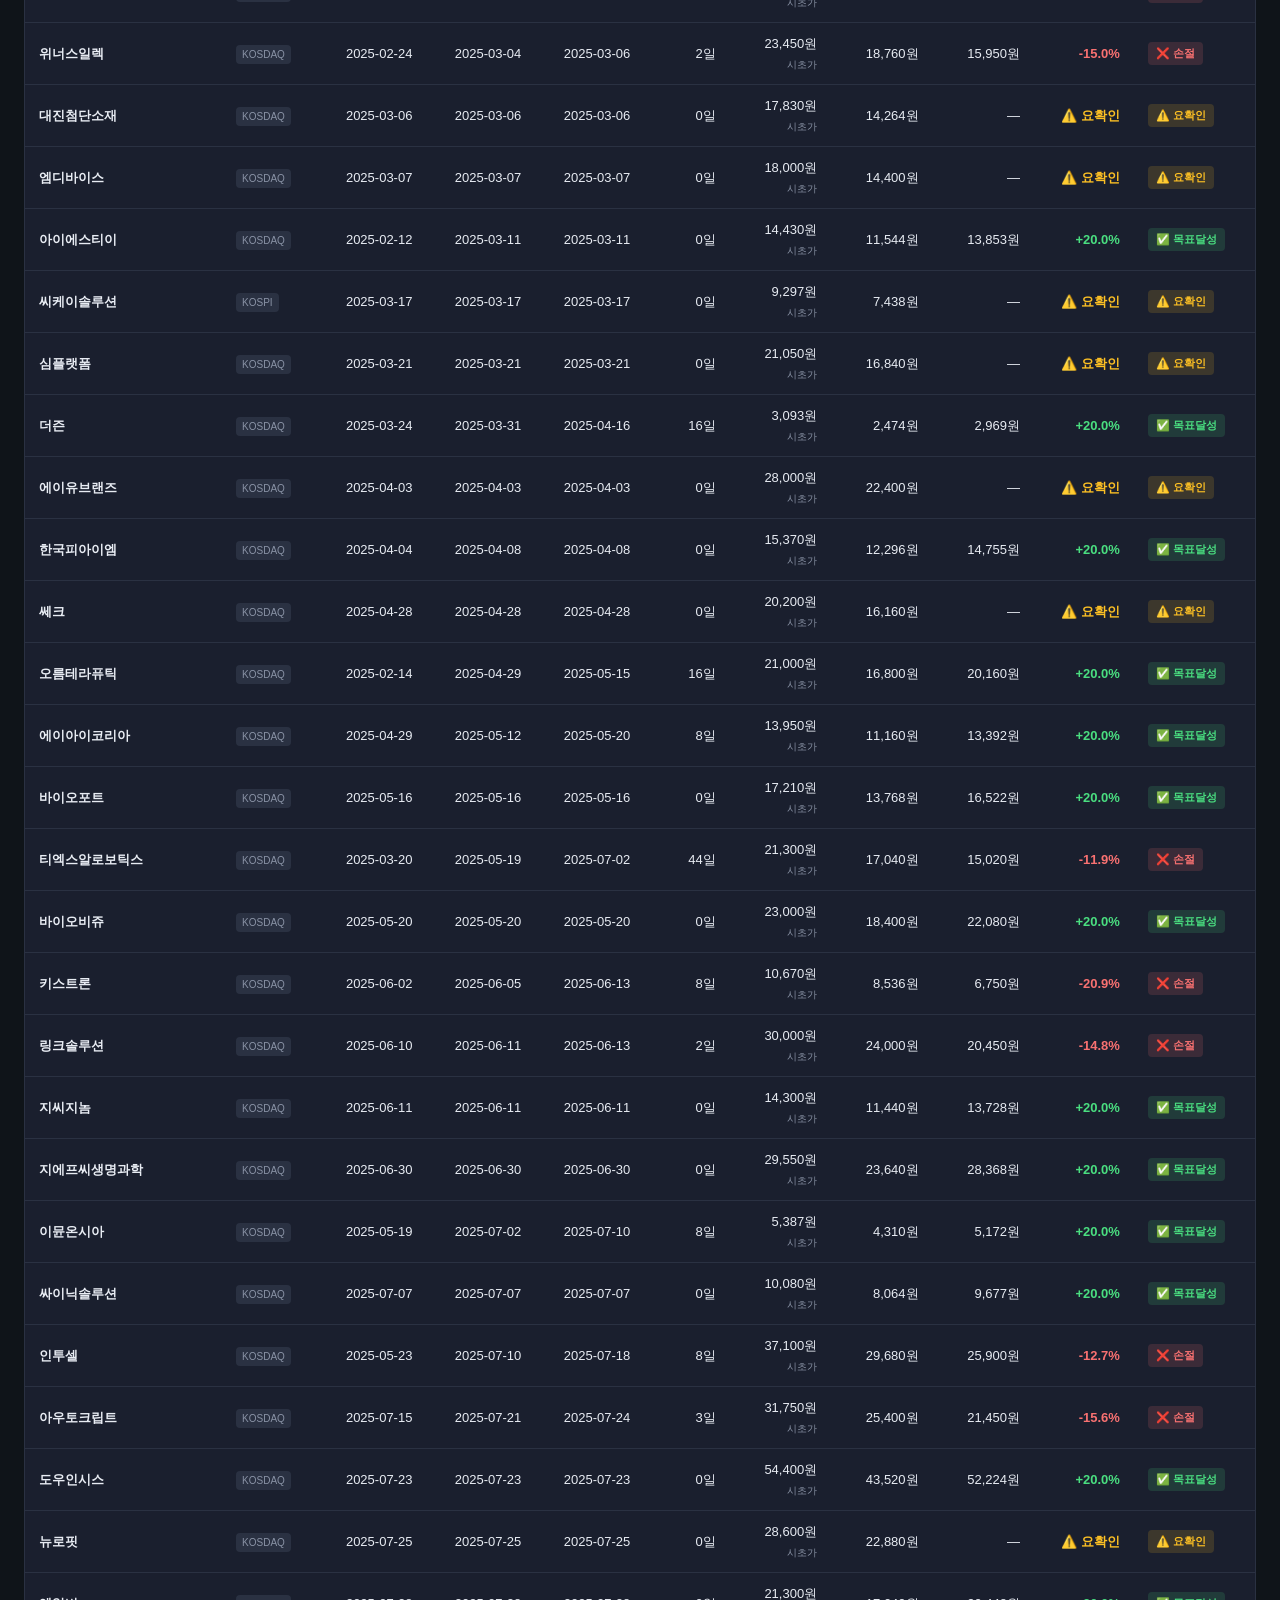
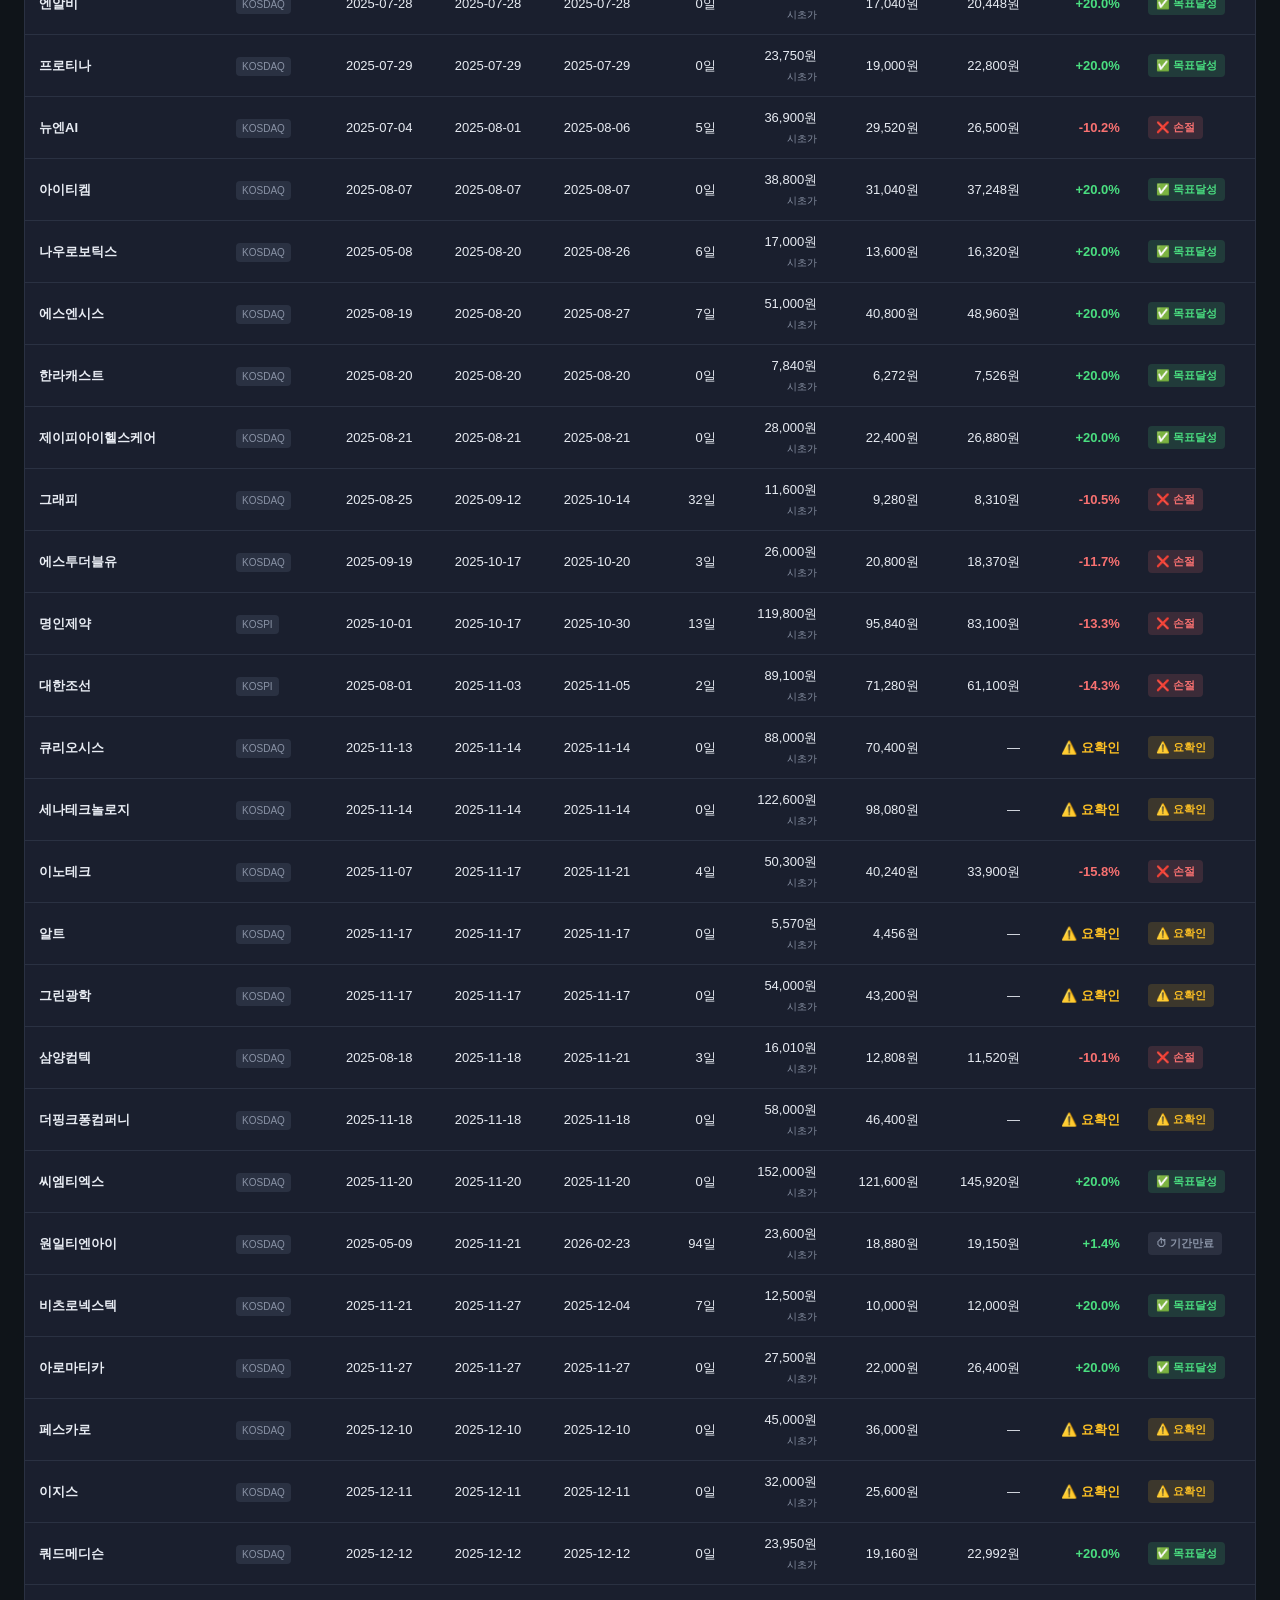
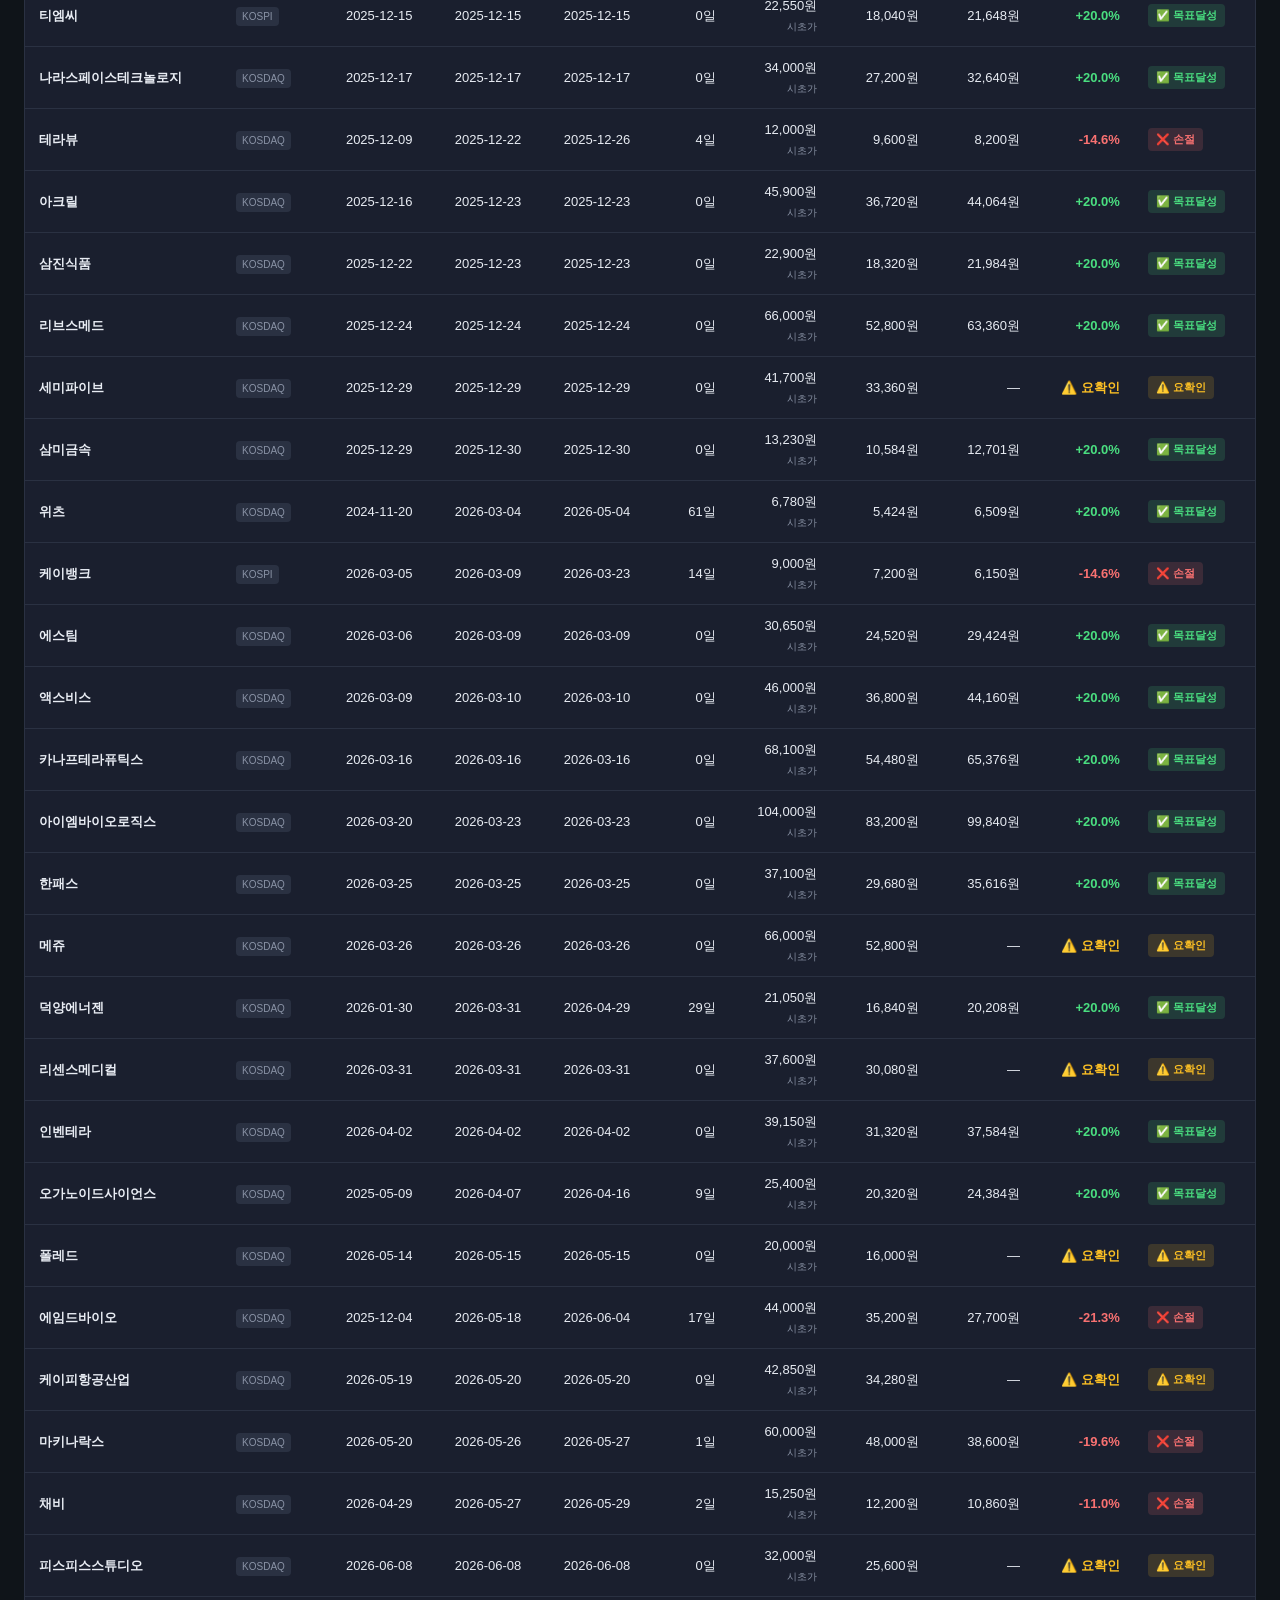
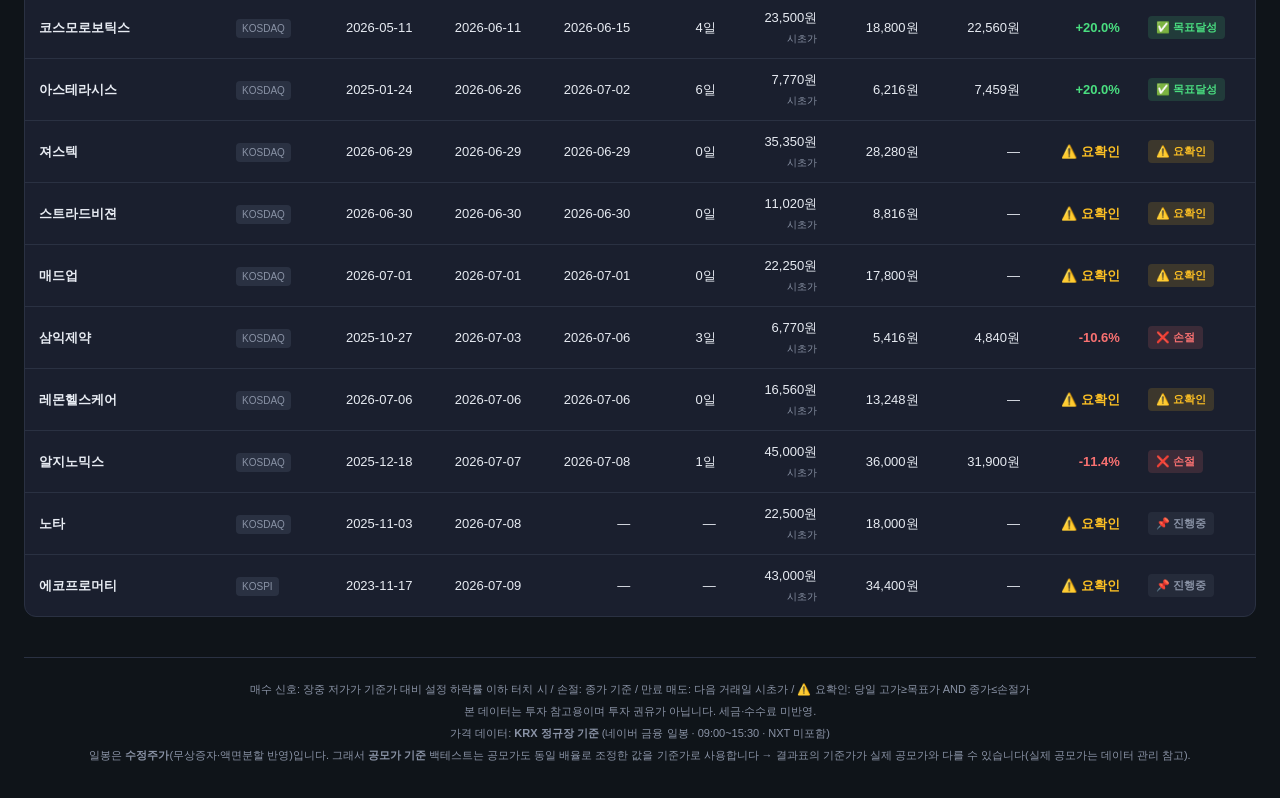
==== commit b36d0c86: "fix(ipo): correct 공모가-기준 backtest for split/bonus-adjusted prices 일봉이 수정주가(무상증자·액면분할 반영)라 명목 공모가와 스케" ====
--- a/docs/ipo/index.html
+++ b/docs/ipo/index.html
@@ -194,8 +194,10 @@
     </p>
     <p>본 데이터는 투자 참고용이며 투자 권유가 아닙니다. 세금·수수료 미반영.</p>
     <p>가격 데이터: <strong>KRX 정규장 기준</strong> (네이버 금융 일봉 · 09:00~15:30 · NXT 미포함)</p>
+    <p>일봉은 <strong>수정주가</strong>(무상증자·액면분할 반영)입니다. 그래서 <strong>공모가 기준</strong> 백테스트는
+       공모가도 동일 배율로 조정한 값을 기준가로 사용합니다 → 결과표의 기준가가 실제 공모가와 다를 수 있습니다(실제 공모가는 데이터 관리 참고).</p>
   </footer>
 
-  <script src="app.js?v=260710b"></script>
+  <script src="app.js?v=260710c"></script>
 </body>
 </html>
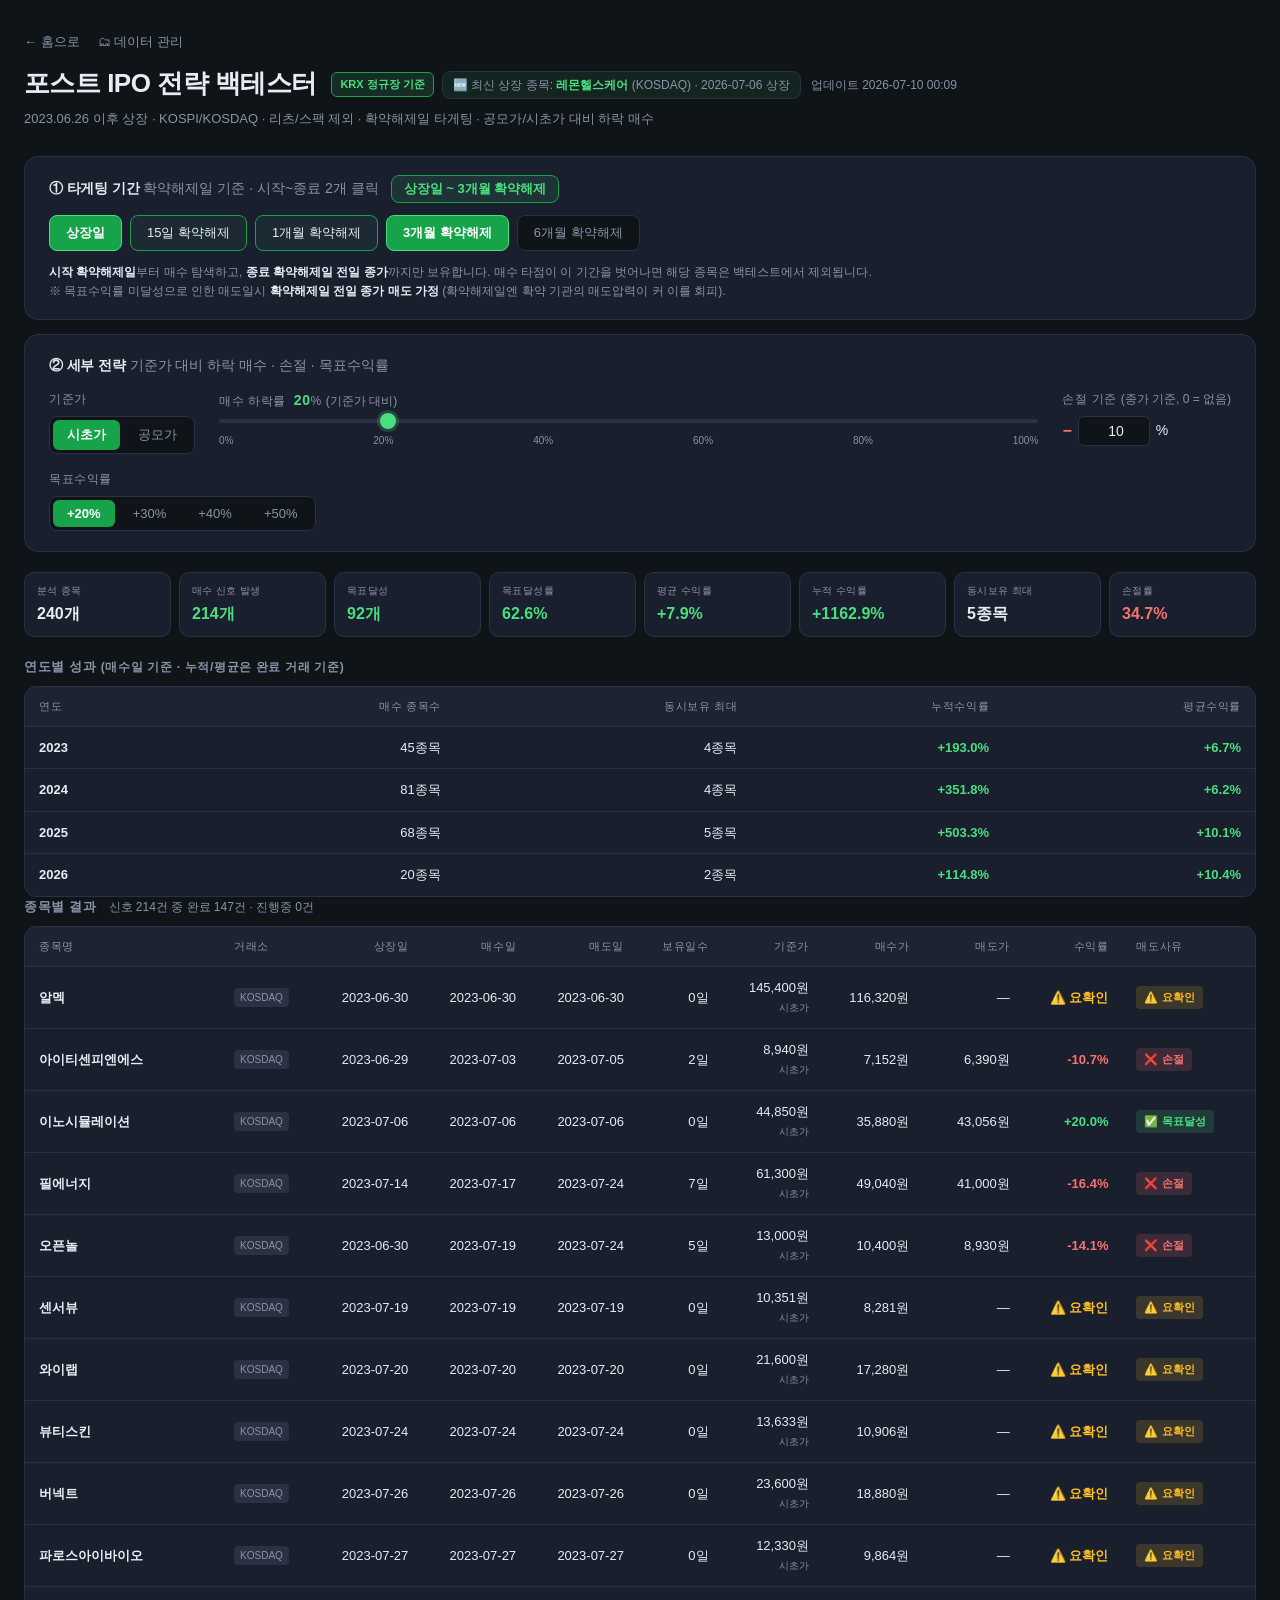
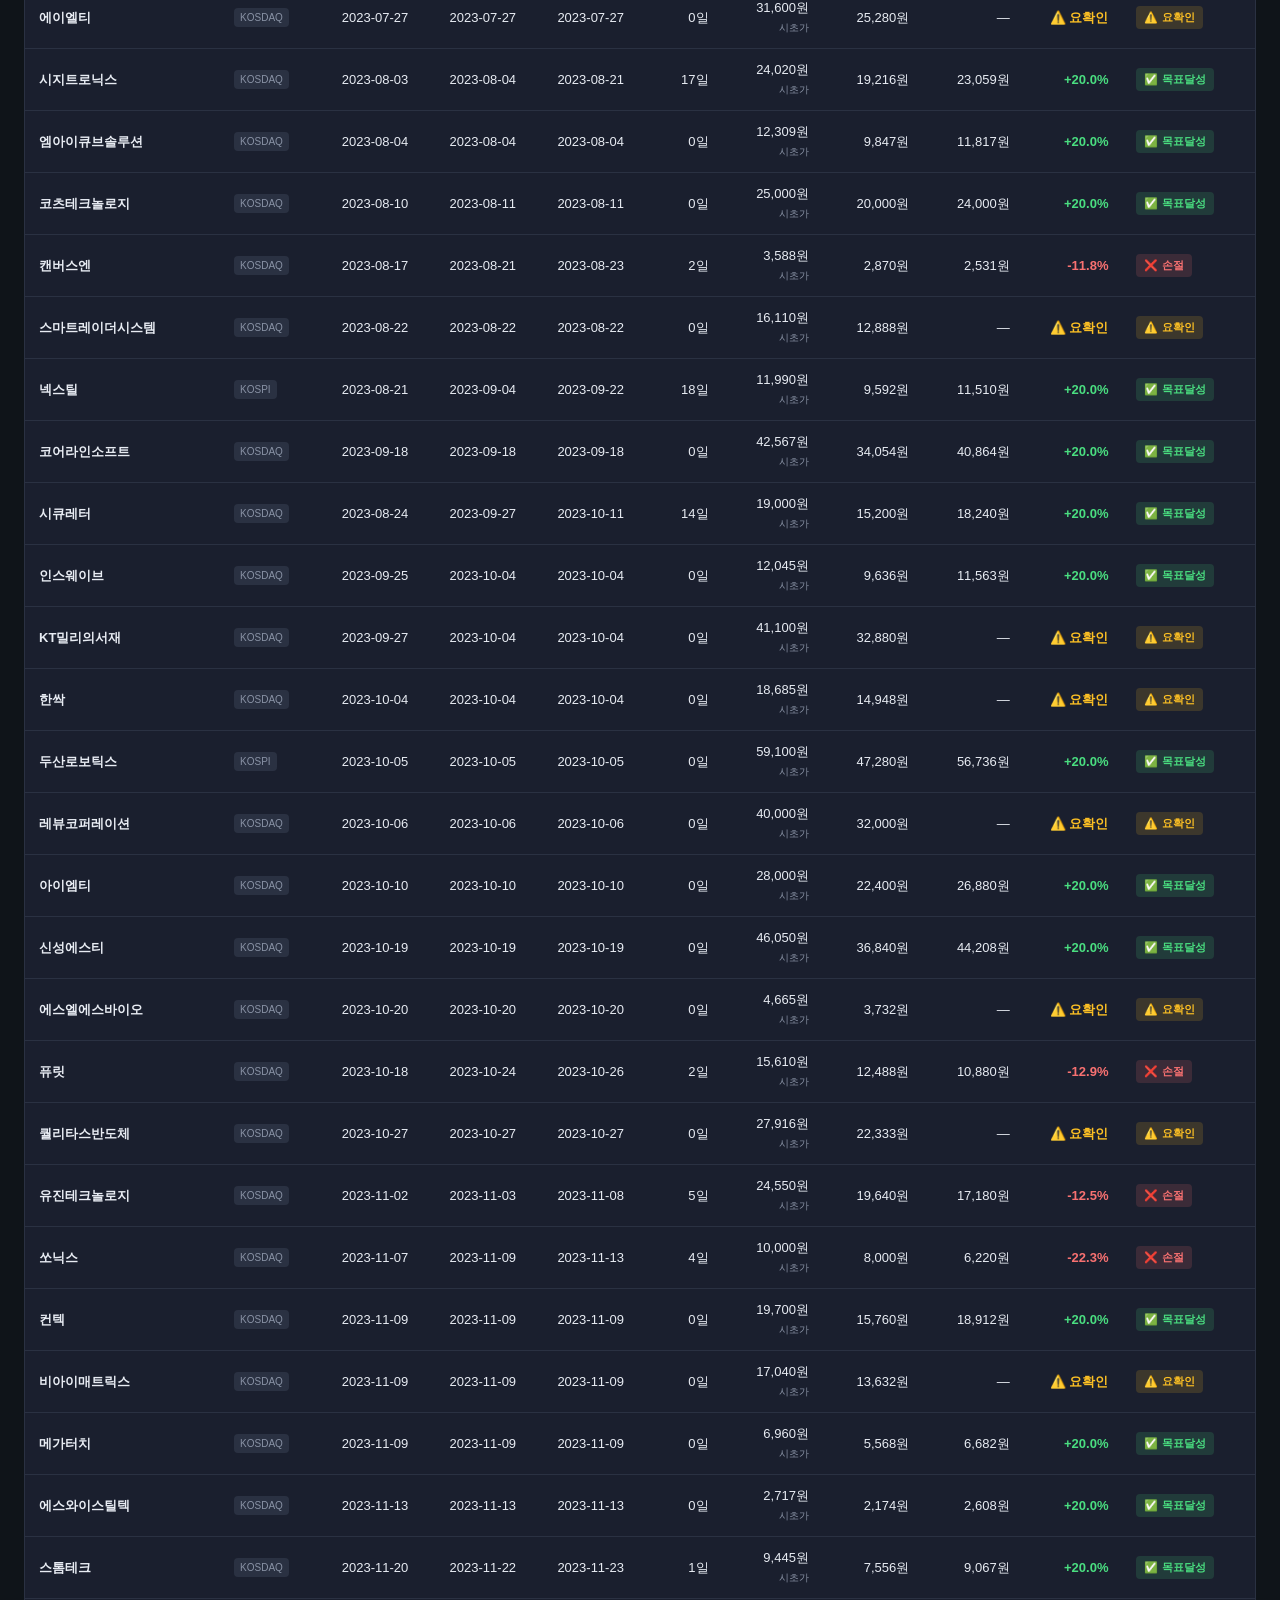
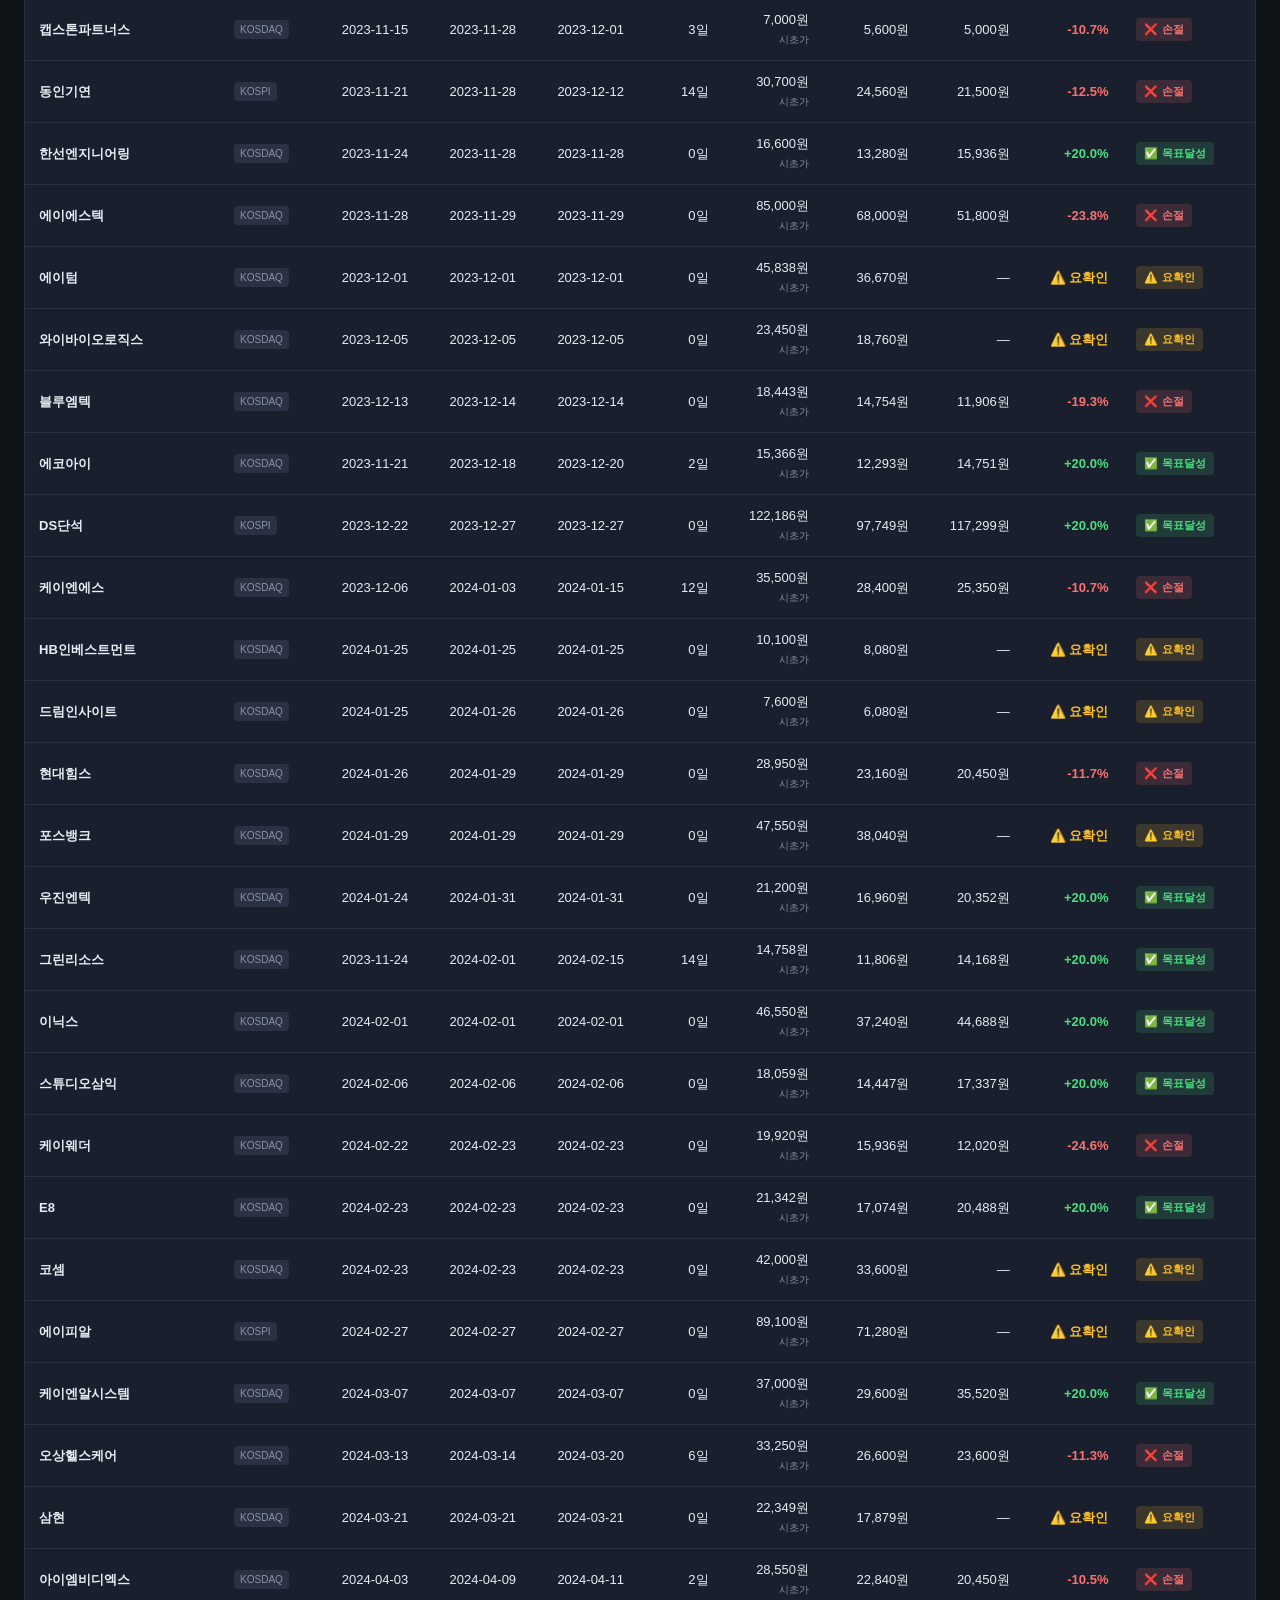
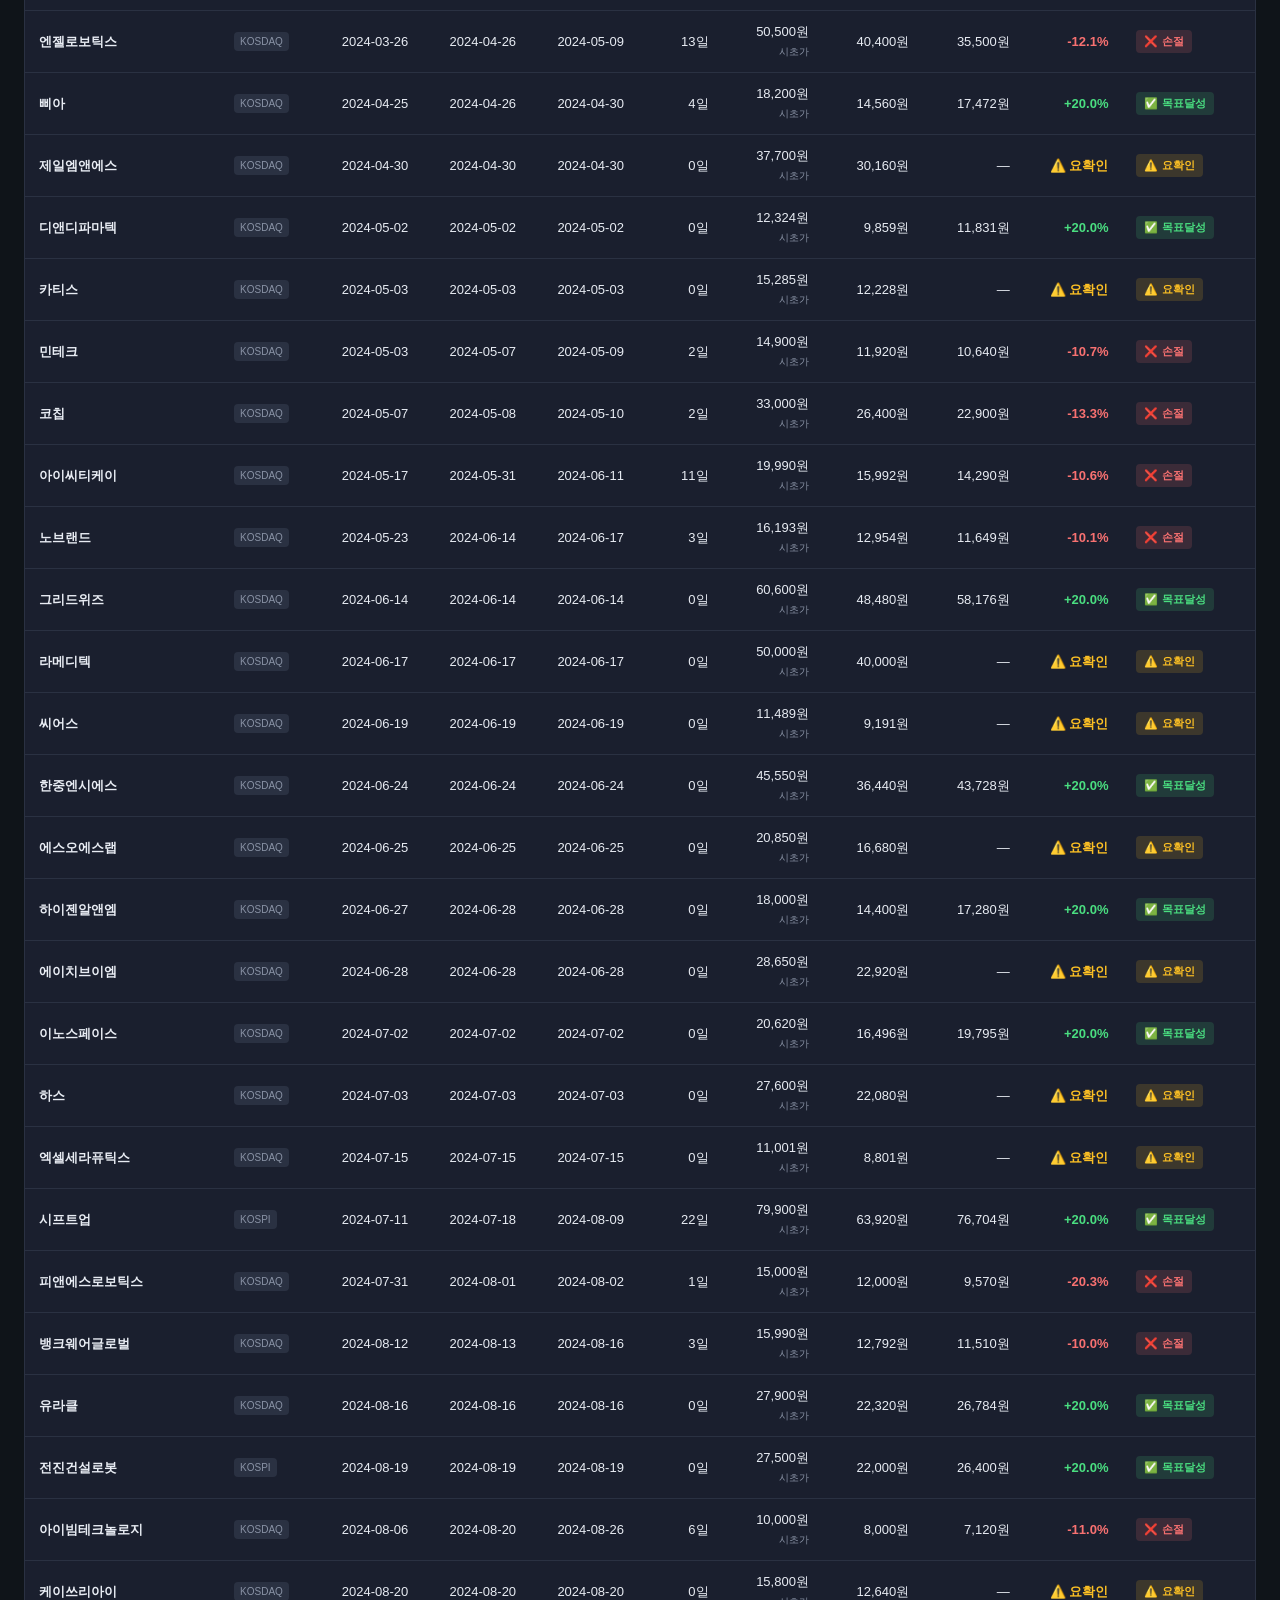
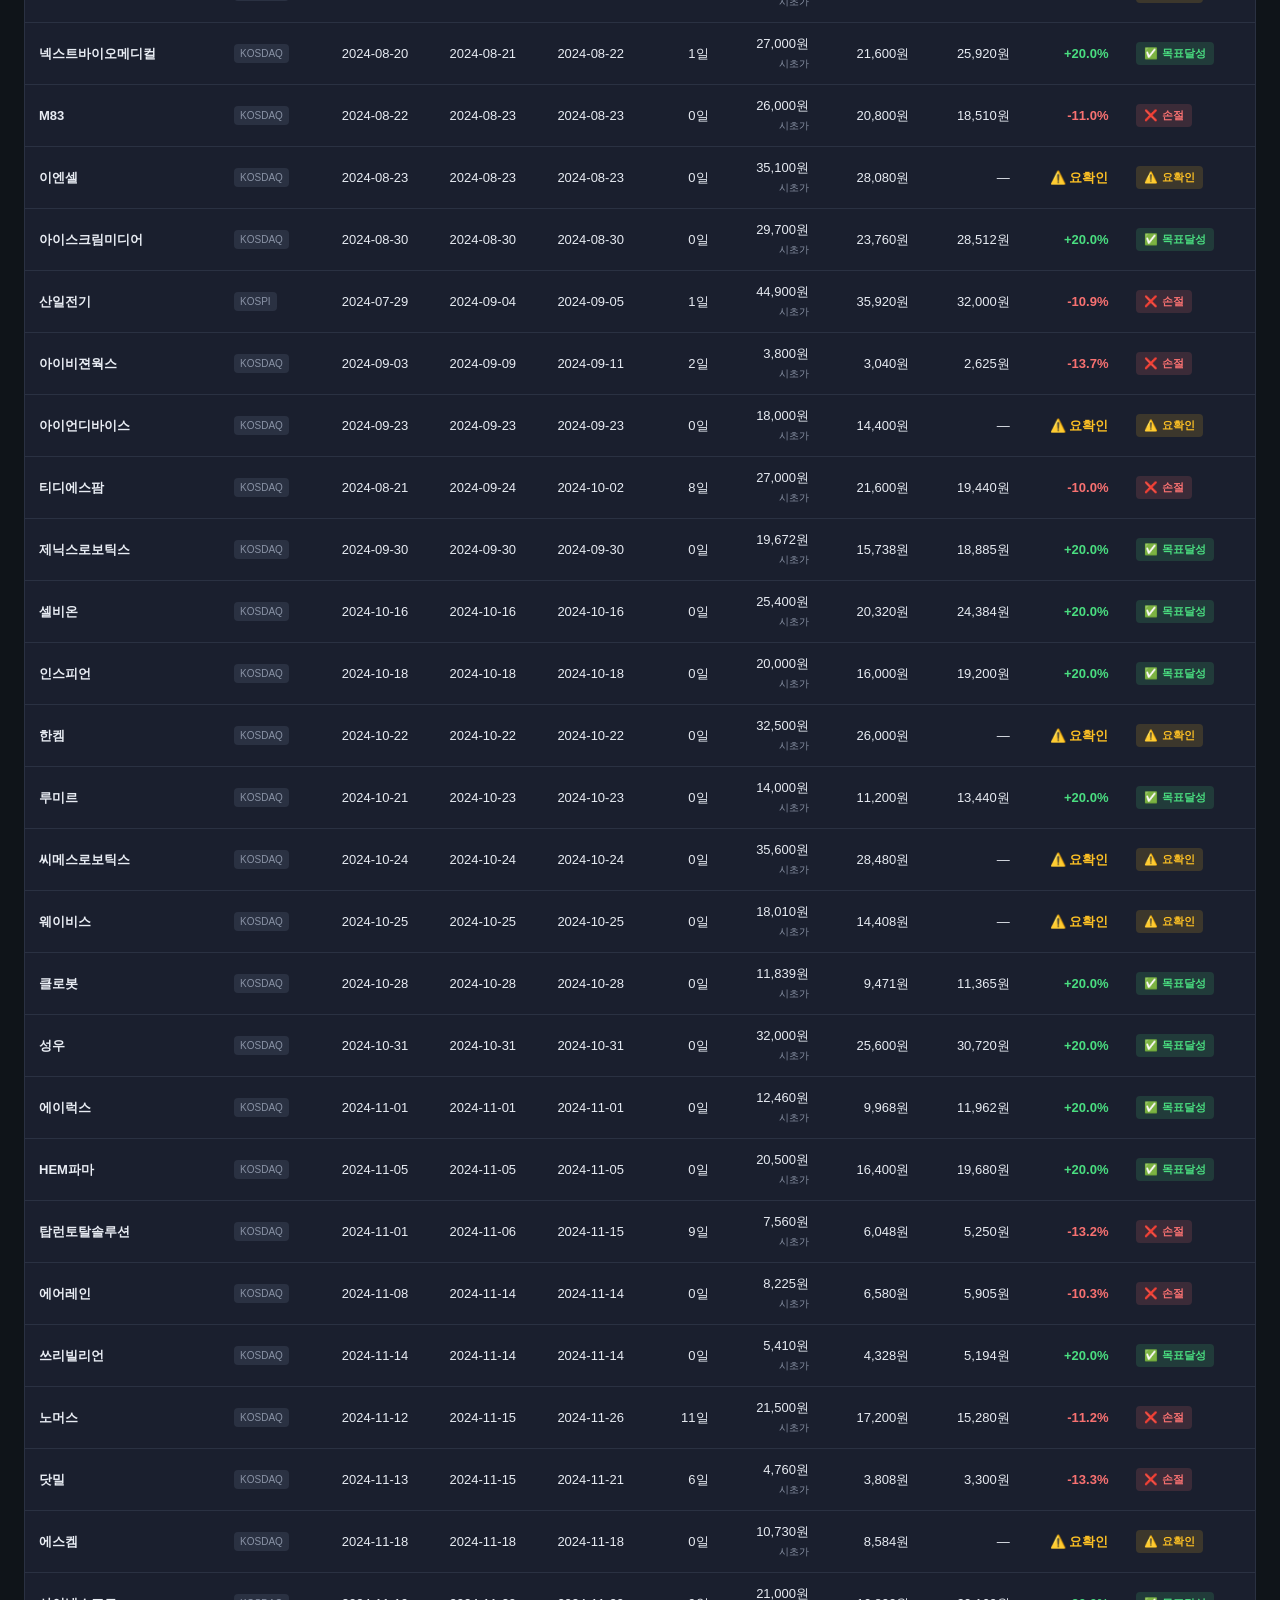
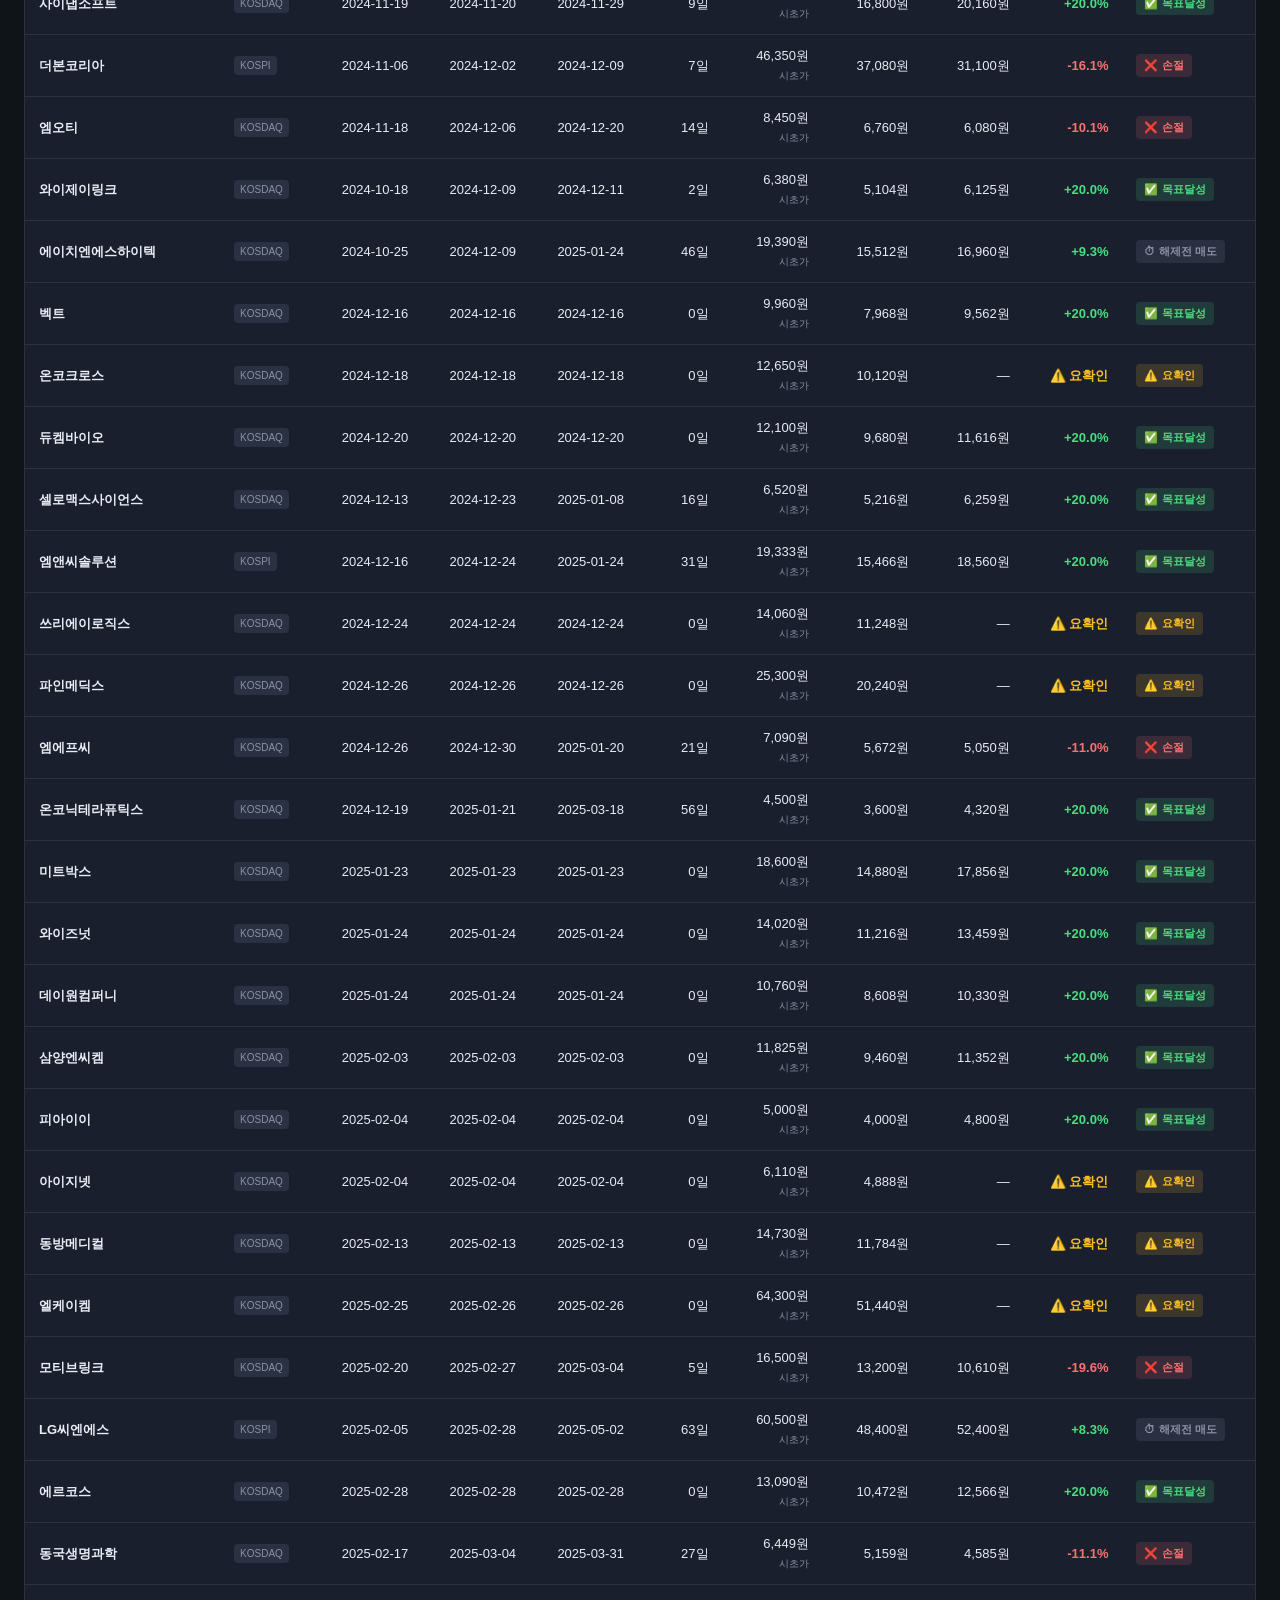
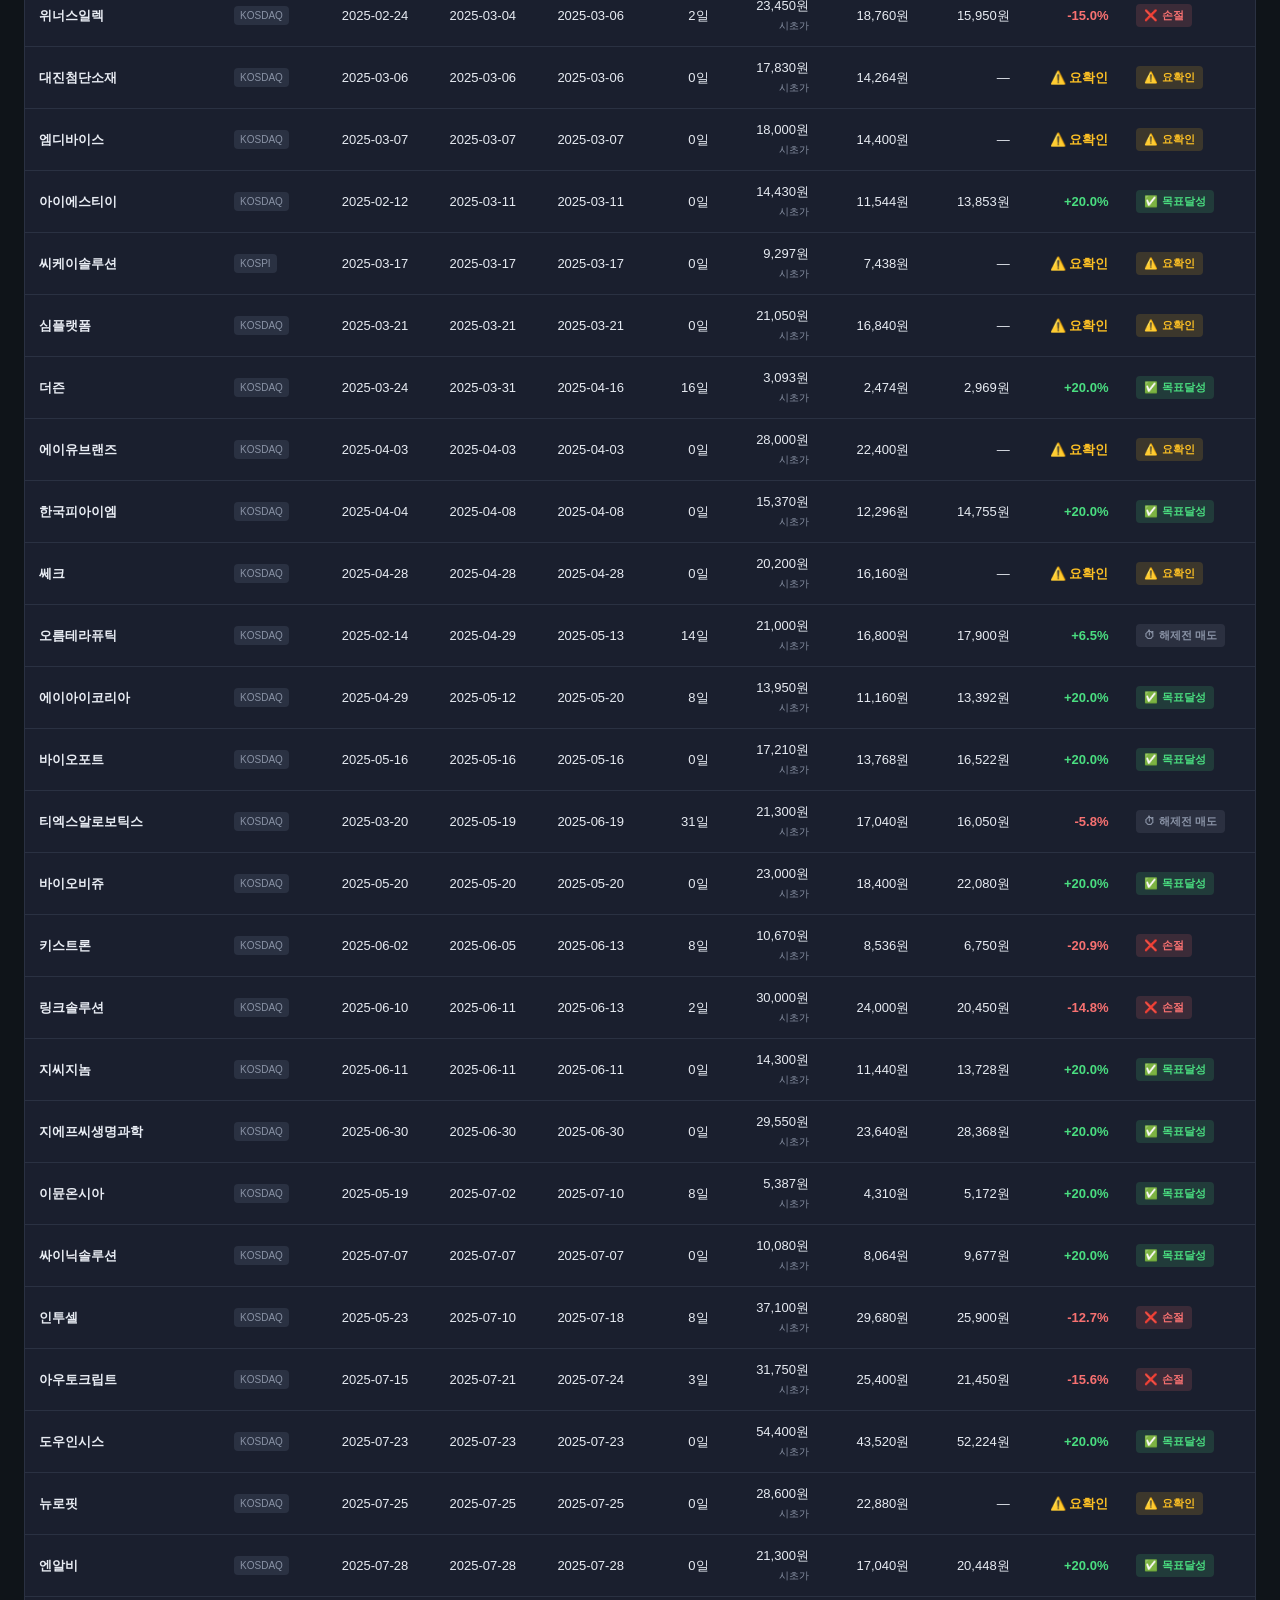
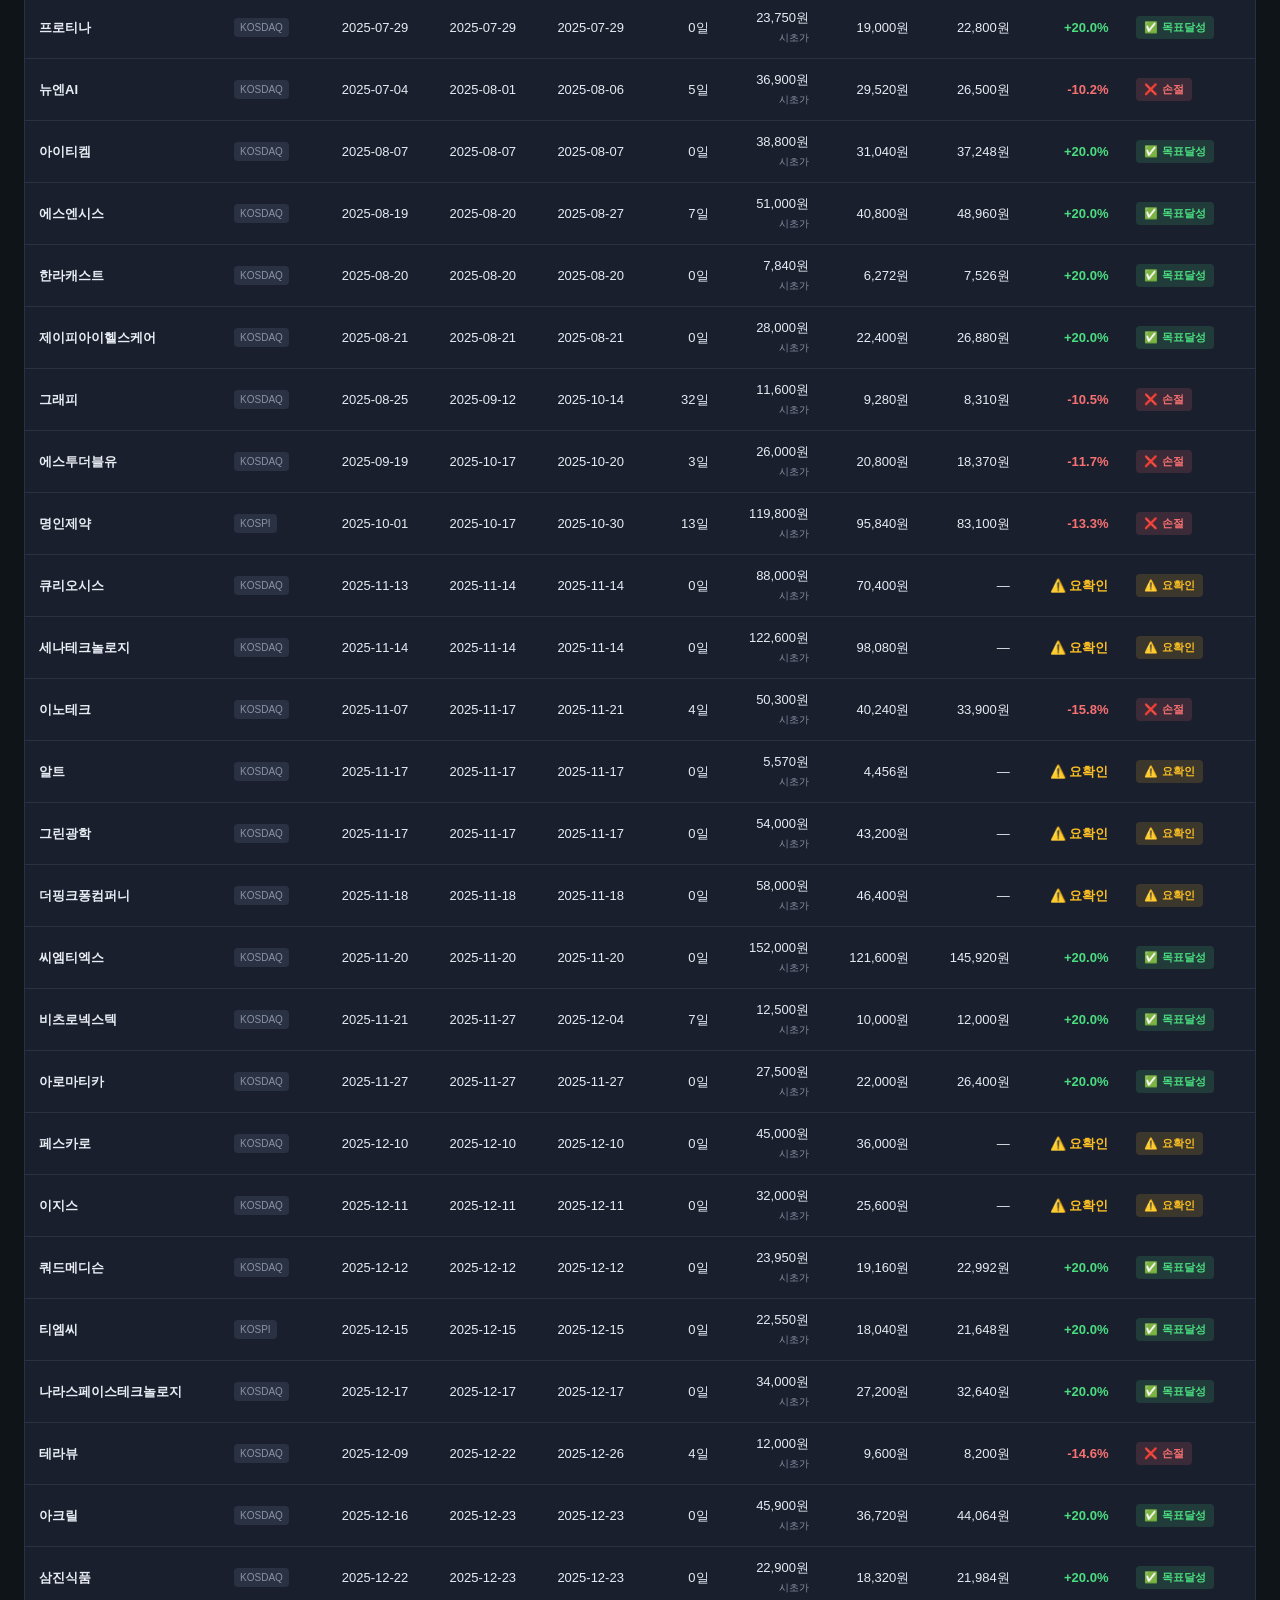
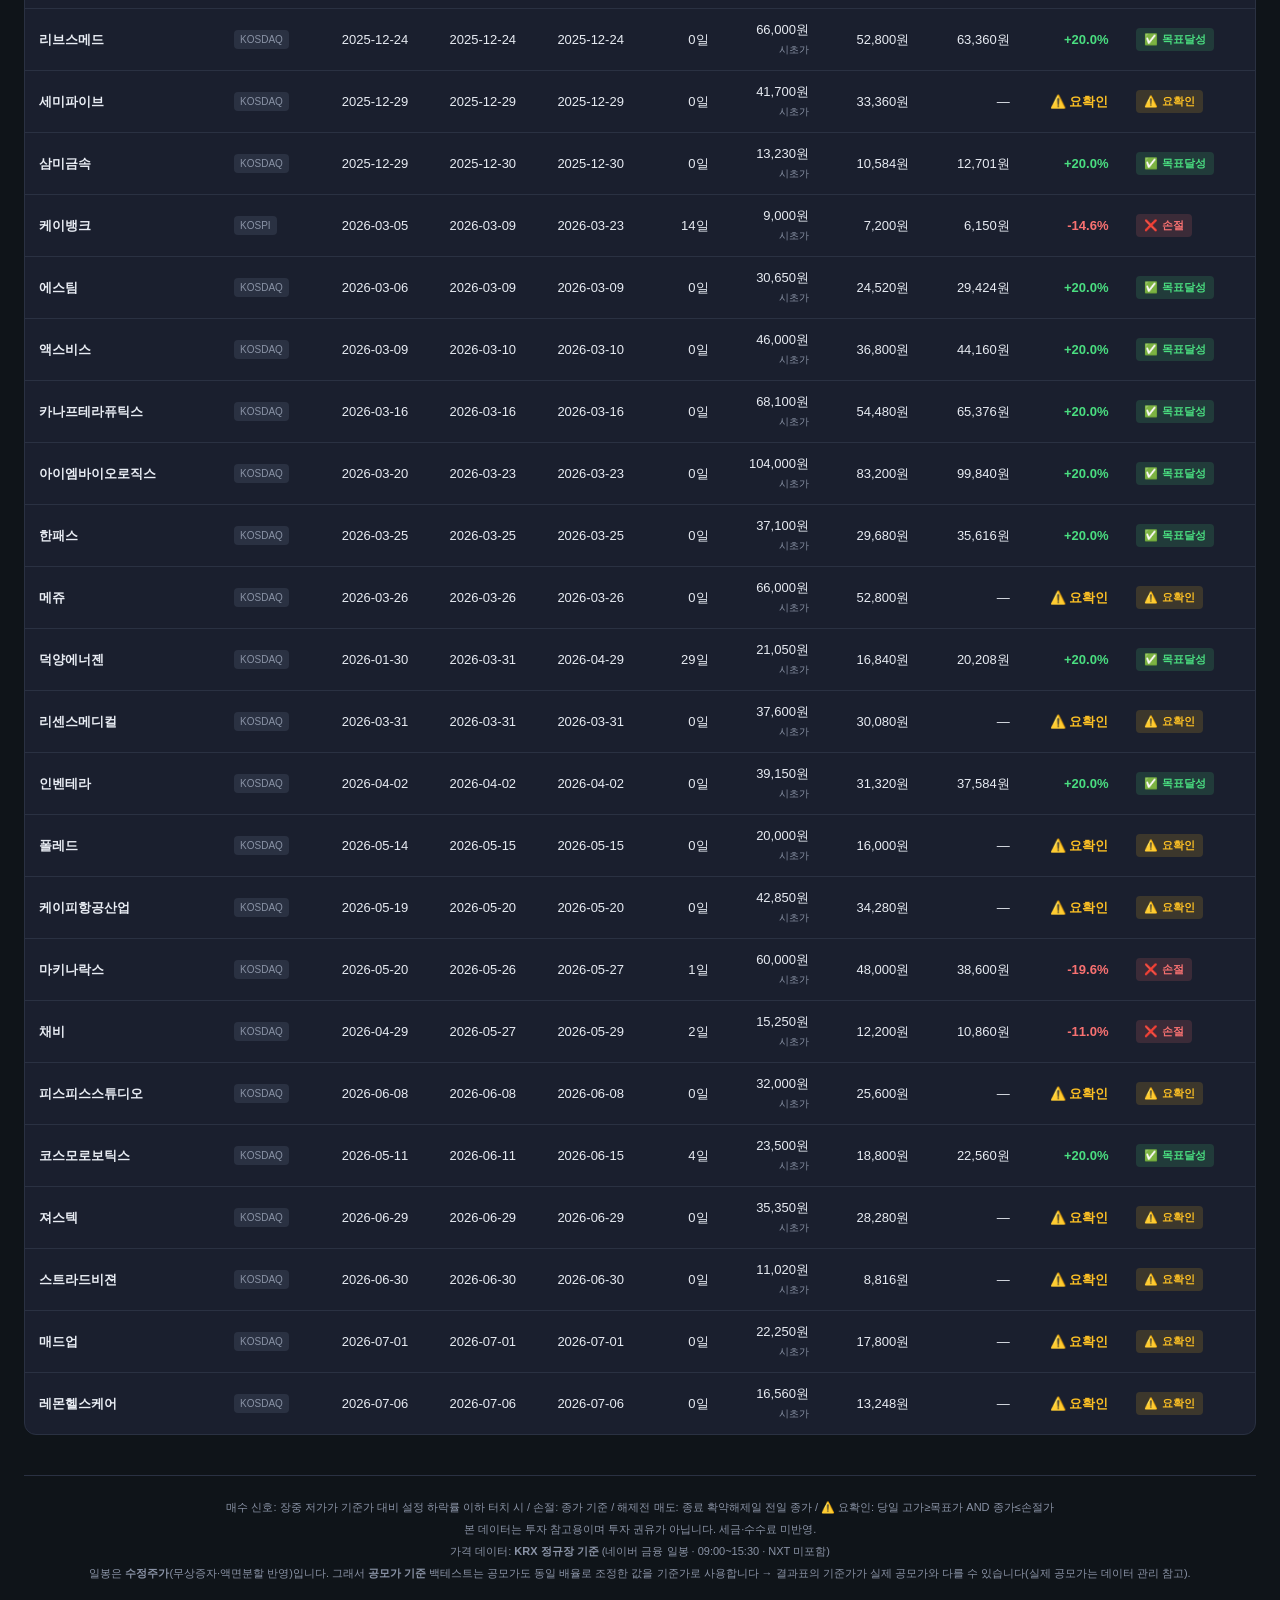
==== commit da267822: "feat(ipo): 확약해제일 기반 타게팅 기간 전략으로 개편 - '최대 보유기간(1/2/3개월)'·'매수 기회 기간' 제거 - 세부전략 위에 '① 타게팅 기간' 추가: 상장일·1" ====
--- a/docs/ipo/index.html
+++ b/docs/ipo/index.html
@@ -4,7 +4,7 @@
   <meta charset="UTF-8" />
   <meta name="viewport" content="width=device-width, initial-scale=1.0" />
   <title>포스트 IPO 백테스터</title>
-  <link rel="stylesheet" href="style.css?v=260710e" />
+  <link rel="stylesheet" href="style.css?v=260711" />
 </head>
 <body>
   <header>
@@ -16,12 +16,36 @@
       class="latest-ipo" id="latest-ipo" hidden>🆕 최신 상장 종목: <span id="latest-ipo-names">—</span></span><span
       class="update-note">업데이트 <span id="updated-at">—</span></span></h1>
     <p class="subtitle">
-      2023.06.26 이후 상장 · KOSPI/KOSDAQ · 리츠/스팩 제외 · 공모가/시초가 대비 하락 매수 · 목표수익률별 성과
+      2023.06.26 이후 상장 · KOSPI/KOSDAQ · 리츠/스팩 제외 · 확약해제일 타게팅 · 공모가/시초가 대비 하락 매수
     </p>
   </header>
 
-  <!-- ── 파라미터 패널 ── -->
+  <!-- ── 타게팅 기간 (확약해제일 기준) ── -->
+  <section class="targeting">
+    <div class="targeting-head">
+      <h2>① 타게팅 기간 <span class="ctrl-hint">확약해제일 기준 · 시작~종료 2개 클릭</span></h2>
+      <span class="targeting-range" id="targeting-range">상장일 ~ 3개월 확약해제</span>
+    </div>
+    <div class="anchor-group" id="anchor-tabs">
+      <button class="anchor" data-key="listing">상장일</button>
+      <button class="anchor" data-key="d15">15일 확약해제</button>
+      <button class="anchor" data-key="m1">1개월 확약해제</button>
+      <button class="anchor" data-key="m3">3개월 확약해제</button>
+      <button class="anchor" data-key="m6">6개월 확약해제</button>
+    </div>
+    <p class="targeting-note">
+      <strong>시작 확약해제일</strong>부터 매수 탐색하고, <strong>종료 확약해제일 전일 종가</strong>까지만 보유합니다.
+      매수 타점이 이 기간을 벗어나면 해당 종목은 백테스트에서 제외됩니다.<br />
+      ※ 목표수익률 미달성으로 인한 매도일시 <strong>확약해제일 전일 종가 매도 가정</strong>
+      (확약해제일엔 확약 기관의 매도압력이 커 이를 회피).
+    </p>
+  </section>
+
+  <!-- ── 세부 전략 ── -->
   <section class="controls">
+    <div class="controls-head">
+      <h2>② 세부 전략 <span class="ctrl-hint">기준가 대비 하락 매수 · 손절 · 목표수익률</span></h2>
+    </div>
 
     <div class="control-row">
       <!-- 기준가 -->
@@ -62,16 +86,6 @@
     </div>
 
     <div class="control-row">
-      <!-- 최대 보유기간 -->
-      <div class="control-group">
-        <label class="ctrl-label">최대 보유기간</label>
-        <div class="tab-group" id="holding-tabs">
-          <button class="tab" data-value="1">1개월</button>
-          <button class="tab" data-value="2">2개월</button>
-          <button class="tab active" data-value="3">3개월</button>
-        </div>
-      </div>
-
       <!-- 목표수익률 -->
       <div class="control-group">
         <label class="ctrl-label">목표수익률</label>
@@ -80,18 +94,6 @@
           <button class="tab" data-value="30">+30%</button>
           <button class="tab" data-value="40">+40%</button>
           <button class="tab" data-value="50">+50%</button>
-        </div>
-      </div>
-
-      <!-- 매수 기회 기간 -->
-      <div class="control-group">
-        <label class="ctrl-label">
-          매수 기회 기간
-          <span class="ctrl-hint">(상장 후 N개월 이내, 0 = 무제한)</span>
-        </label>
-        <div class="number-input-row">
-          <input type="number" id="buywindow-input" min="0" max="48" step="1" value="0" />
-          <span>개월</span>
         </div>
       </div>
     </div>
@@ -190,7 +192,7 @@
   <footer>
     <p>
       매수 신호: 장중 저가가 기준가 대비 설정 하락률 이하 터치 시 / 손절: 종가 기준 /
-      만료 매도: 다음 거래일 시초가 / ⚠️ 요확인: 당일 고가≥목표가 AND 종가≤손절가
+      해제전 매도: 종료 확약해제일 전일 종가 / ⚠️ 요확인: 당일 고가≥목표가 AND 종가≤손절가
     </p>
     <p>본 데이터는 투자 참고용이며 투자 권유가 아닙니다. 세금·수수료 미반영.</p>
     <p>가격 데이터: <strong>KRX 정규장 기준</strong> (네이버 금융 일봉 · 09:00~15:30 · NXT 미포함)</p>
@@ -198,6 +200,6 @@
        공모가도 동일 배율로 조정한 값을 기준가로 사용합니다 → 결과표의 기준가가 실제 공모가와 다를 수 있습니다(실제 공모가는 데이터 관리 참고).</p>
   </footer>
 
-  <script src="app.js?v=260710c"></script>
+  <script src="app.js?v=260711"></script>
 </body>
 </html>
--- a/docs/ipo/style.css
+++ b/docs/ipo/style.css
@@ -76,6 +76,80 @@
   white-space: nowrap;
 }
 
+/* ── Targeting (확약해제일) ── */
+.targeting {
+  background: var(--surface);
+  border: 1px solid var(--border);
+  border-radius: 14px;
+  padding: 18px 24px;
+  margin-bottom: 14px;
+}
+.targeting-head {
+  display: flex;
+  align-items: baseline;
+  gap: 12px;
+  flex-wrap: wrap;
+  margin-bottom: 12px;
+}
+.targeting-head h2,
+.controls-head h2 {
+  font-size: 14px;
+  font-weight: 700;
+  letter-spacing: -0.01em;
+}
+.targeting-range {
+  font-size: 13px;
+  font-weight: 600;
+  color: var(--accent);
+  background: rgba(74, 222, 128, 0.1);
+  border: 1px solid var(--accent-dim);
+  border-radius: 8px;
+  padding: 3px 12px;
+}
+.targeting-range.pending {
+  color: var(--warning);
+  background: rgba(251, 191, 36, 0.1);
+  border-color: rgba(251, 191, 36, 0.4);
+  font-weight: 400;
+}
+.anchor-group {
+  display: flex;
+  flex-wrap: wrap;
+  gap: 8px;
+  margin-bottom: 12px;
+}
+.anchor {
+  background: var(--bg);
+  border: 1px solid var(--border);
+  color: var(--text-dim);
+  font-family: inherit;
+  font-size: 13px;
+  font-weight: 500;
+  padding: 8px 16px;
+  border-radius: 8px;
+  cursor: pointer;
+  transition: background 0.15s, color 0.15s, border-color 0.15s;
+  white-space: nowrap;
+}
+.anchor:hover { background: var(--surface-hover); color: var(--text); }
+.anchor.in-range {
+  color: var(--text);
+  border-color: var(--accent-dim);
+  background: rgba(74, 222, 128, 0.06);
+}
+.anchor.active {
+  background: var(--accent-dim);
+  border-color: var(--accent);
+  color: #fff;
+  font-weight: 700;
+}
+.targeting-note {
+  font-size: 12px;
+  color: var(--text-dim);
+  line-height: 1.6;
+}
+.targeting-note strong { color: var(--text); }
+
 /* ── Controls ── */
 .controls {
   background: var(--surface);
@@ -87,6 +161,7 @@
   flex-direction: column;
   gap: 16px;
 }
+.controls-head { margin-bottom: -2px; }
 
 .control-row {
   display: flex;
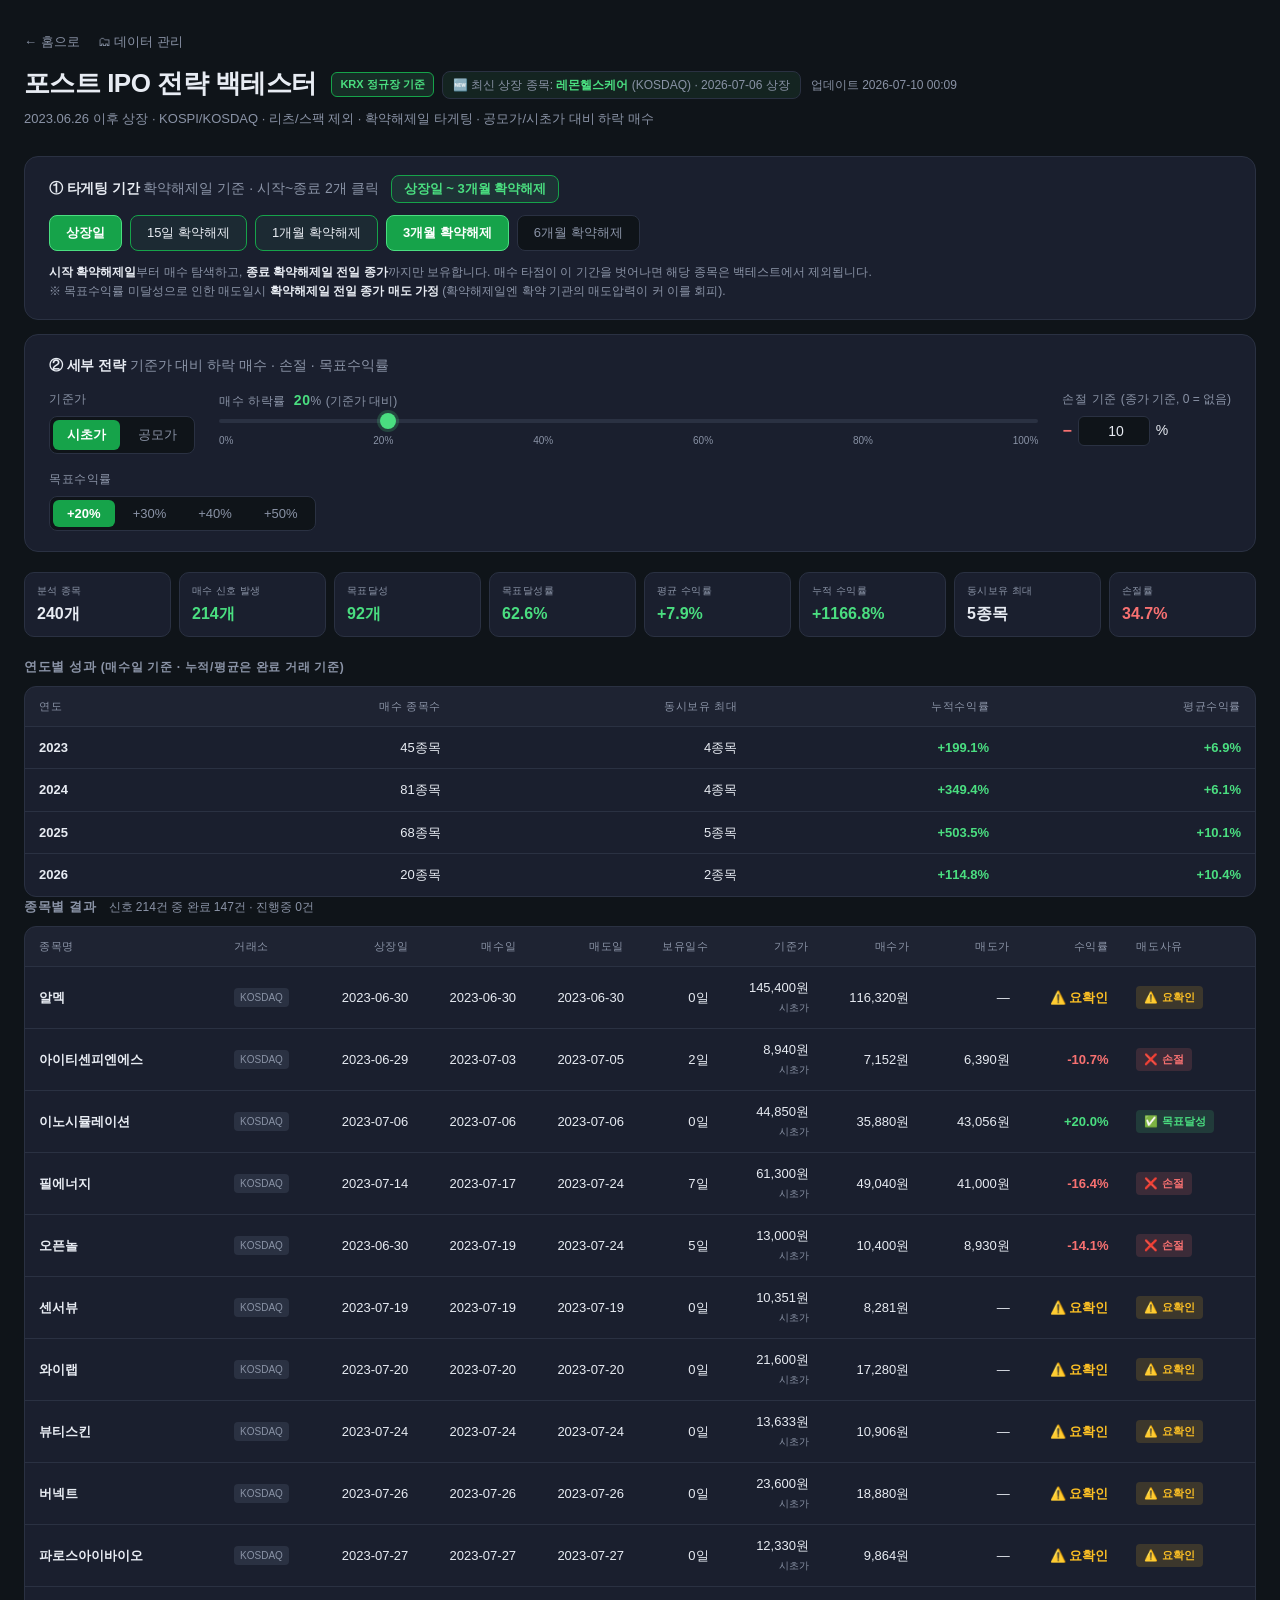
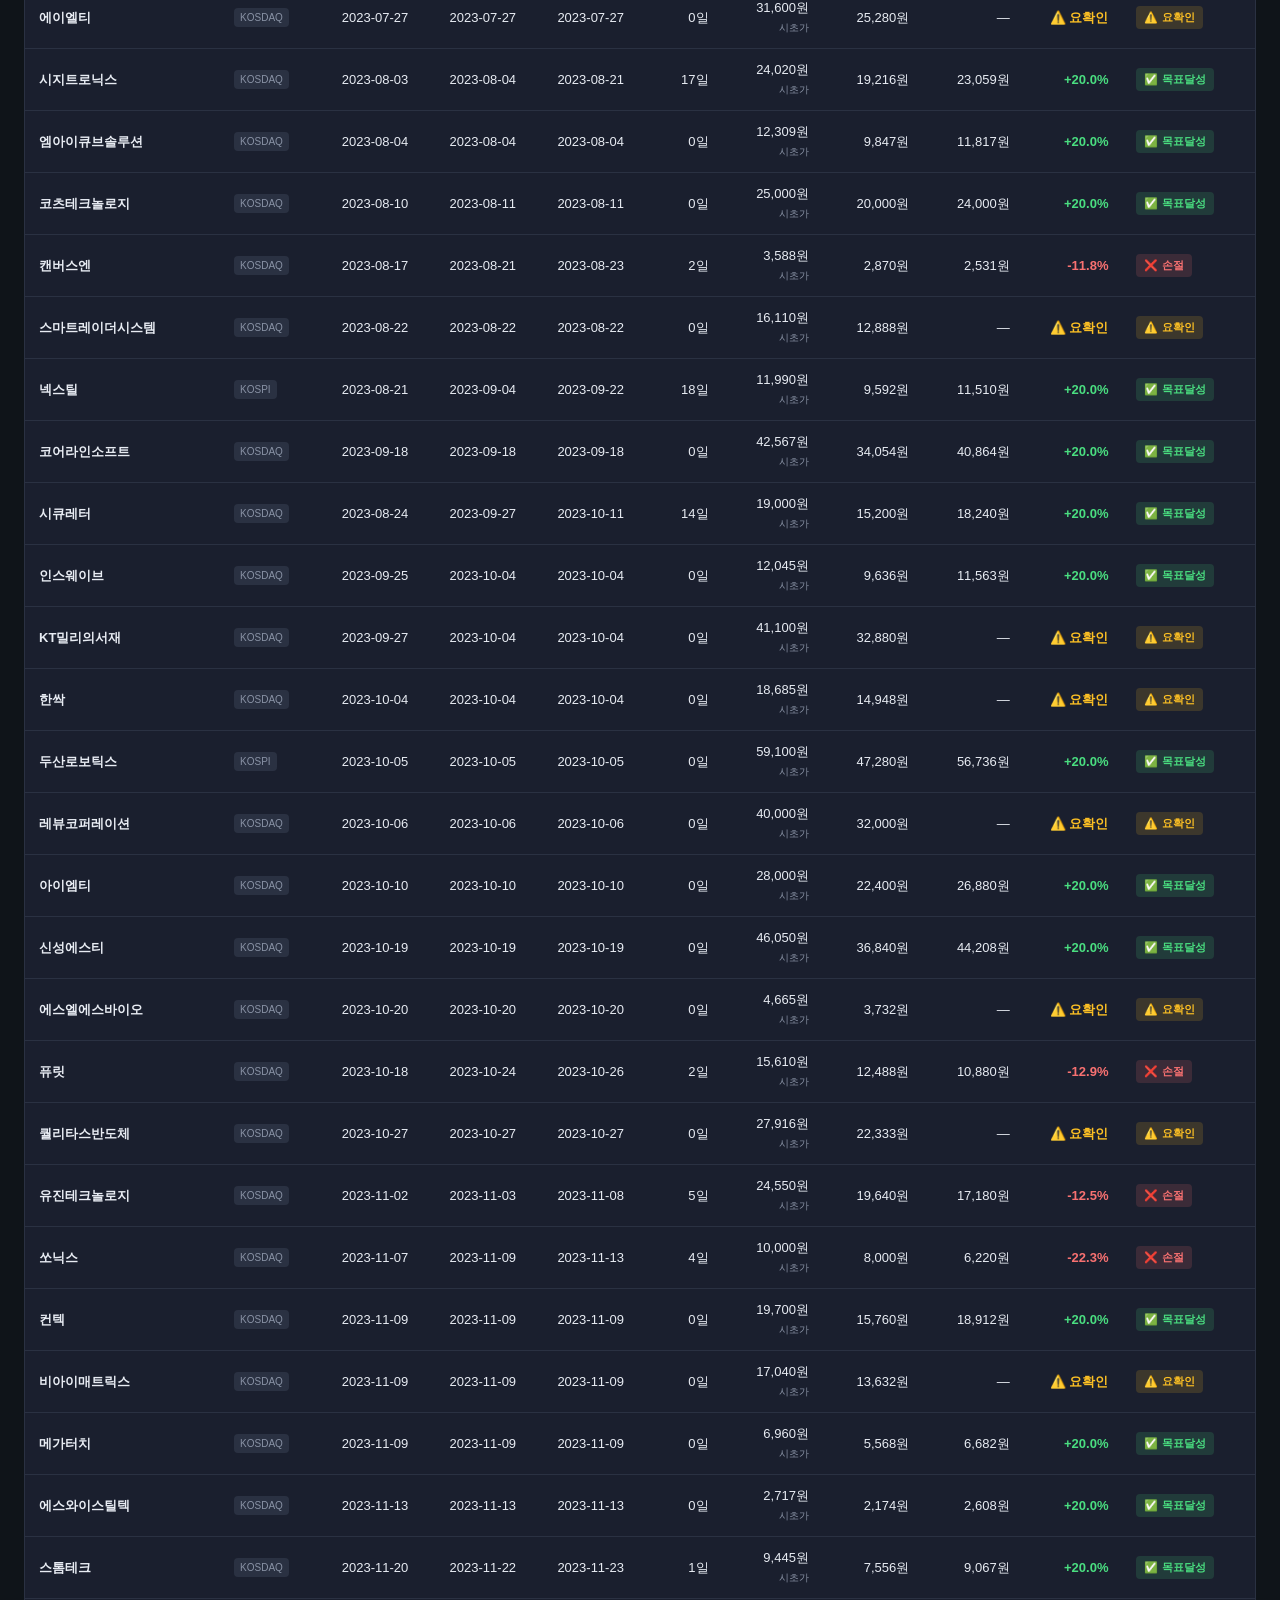
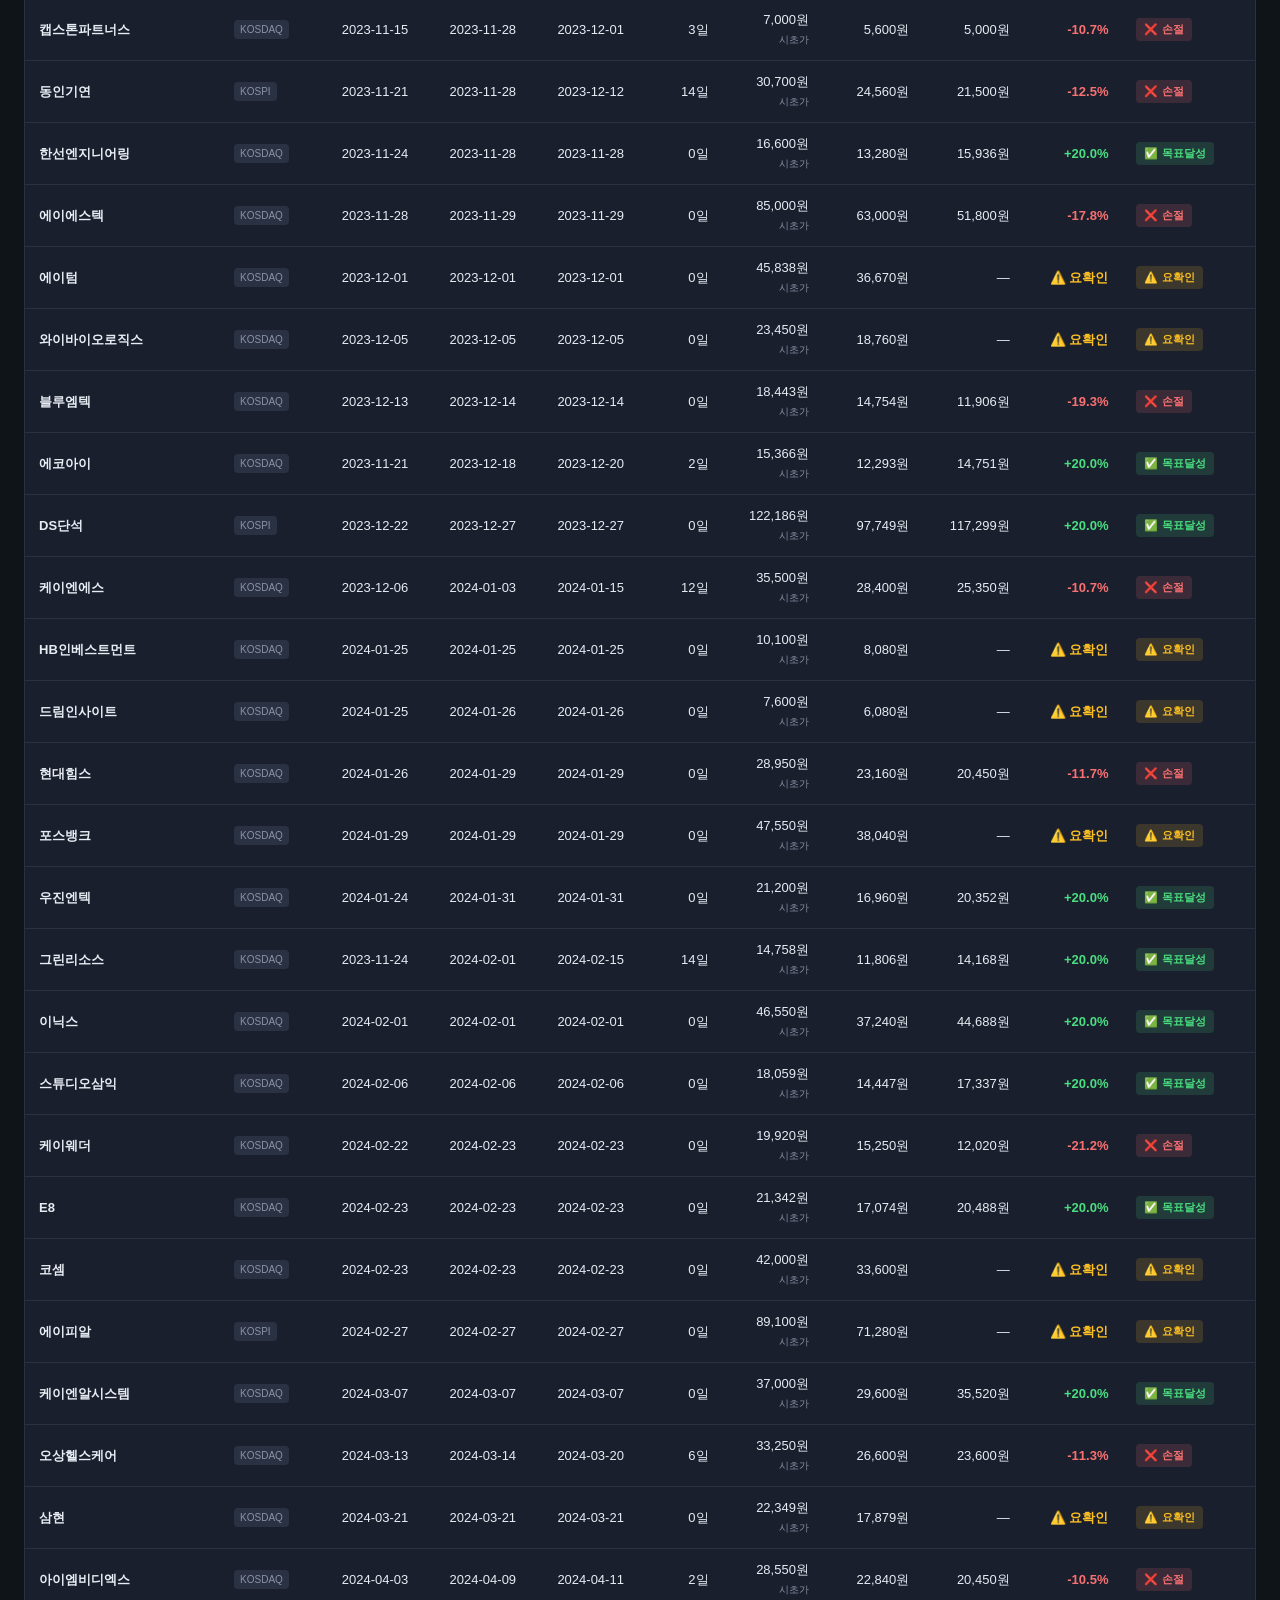
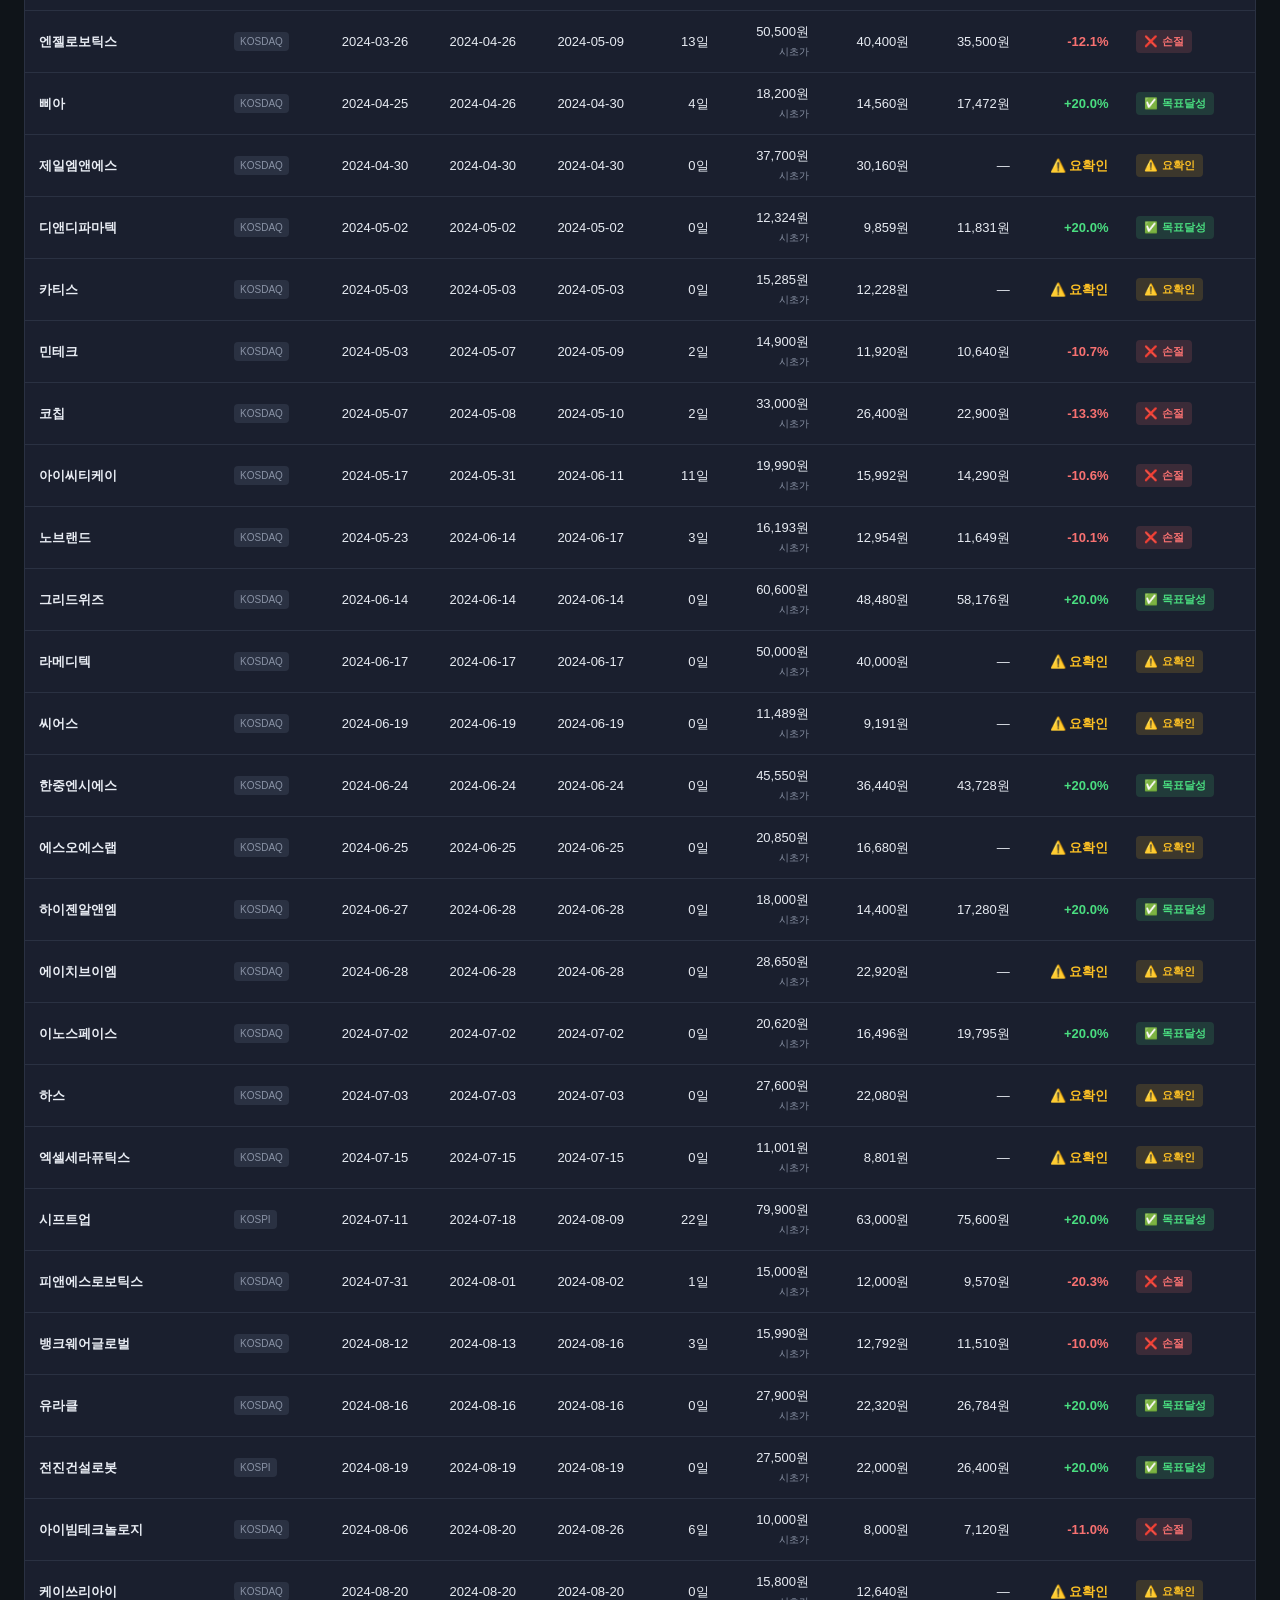
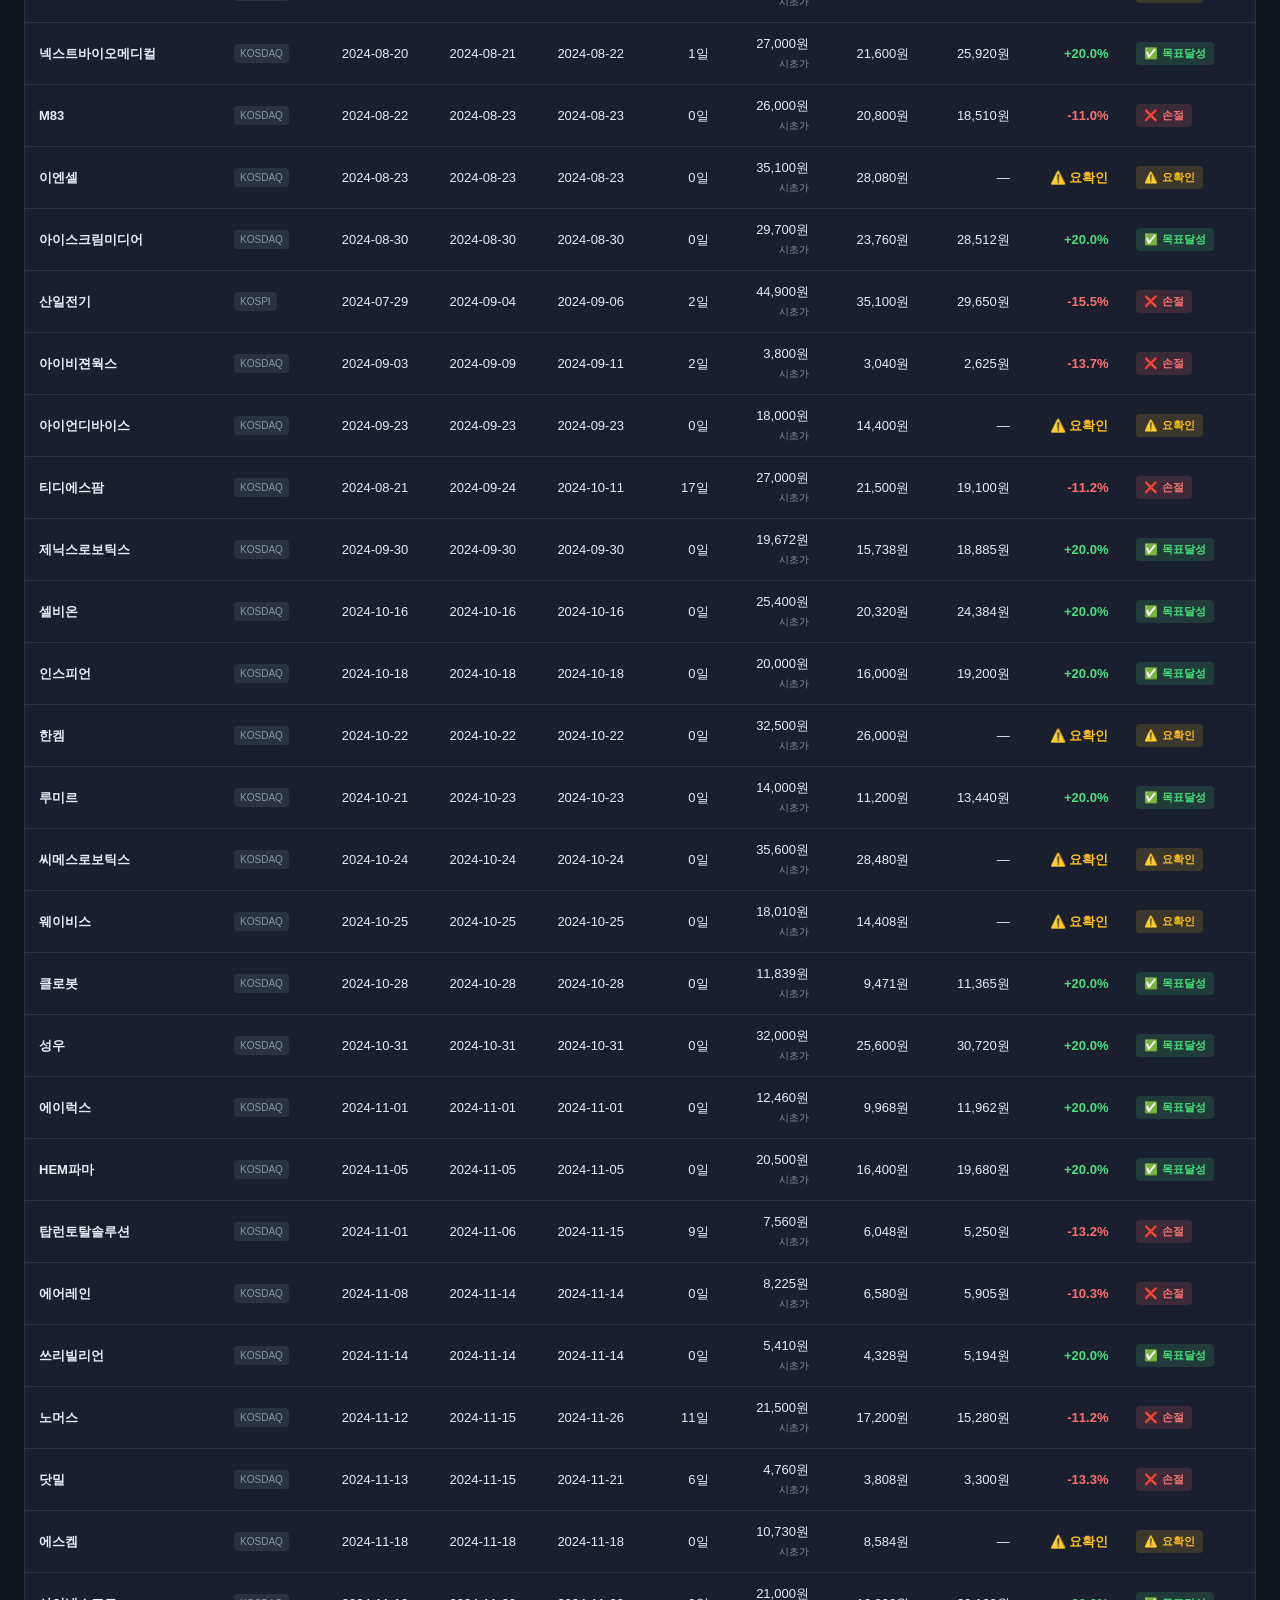
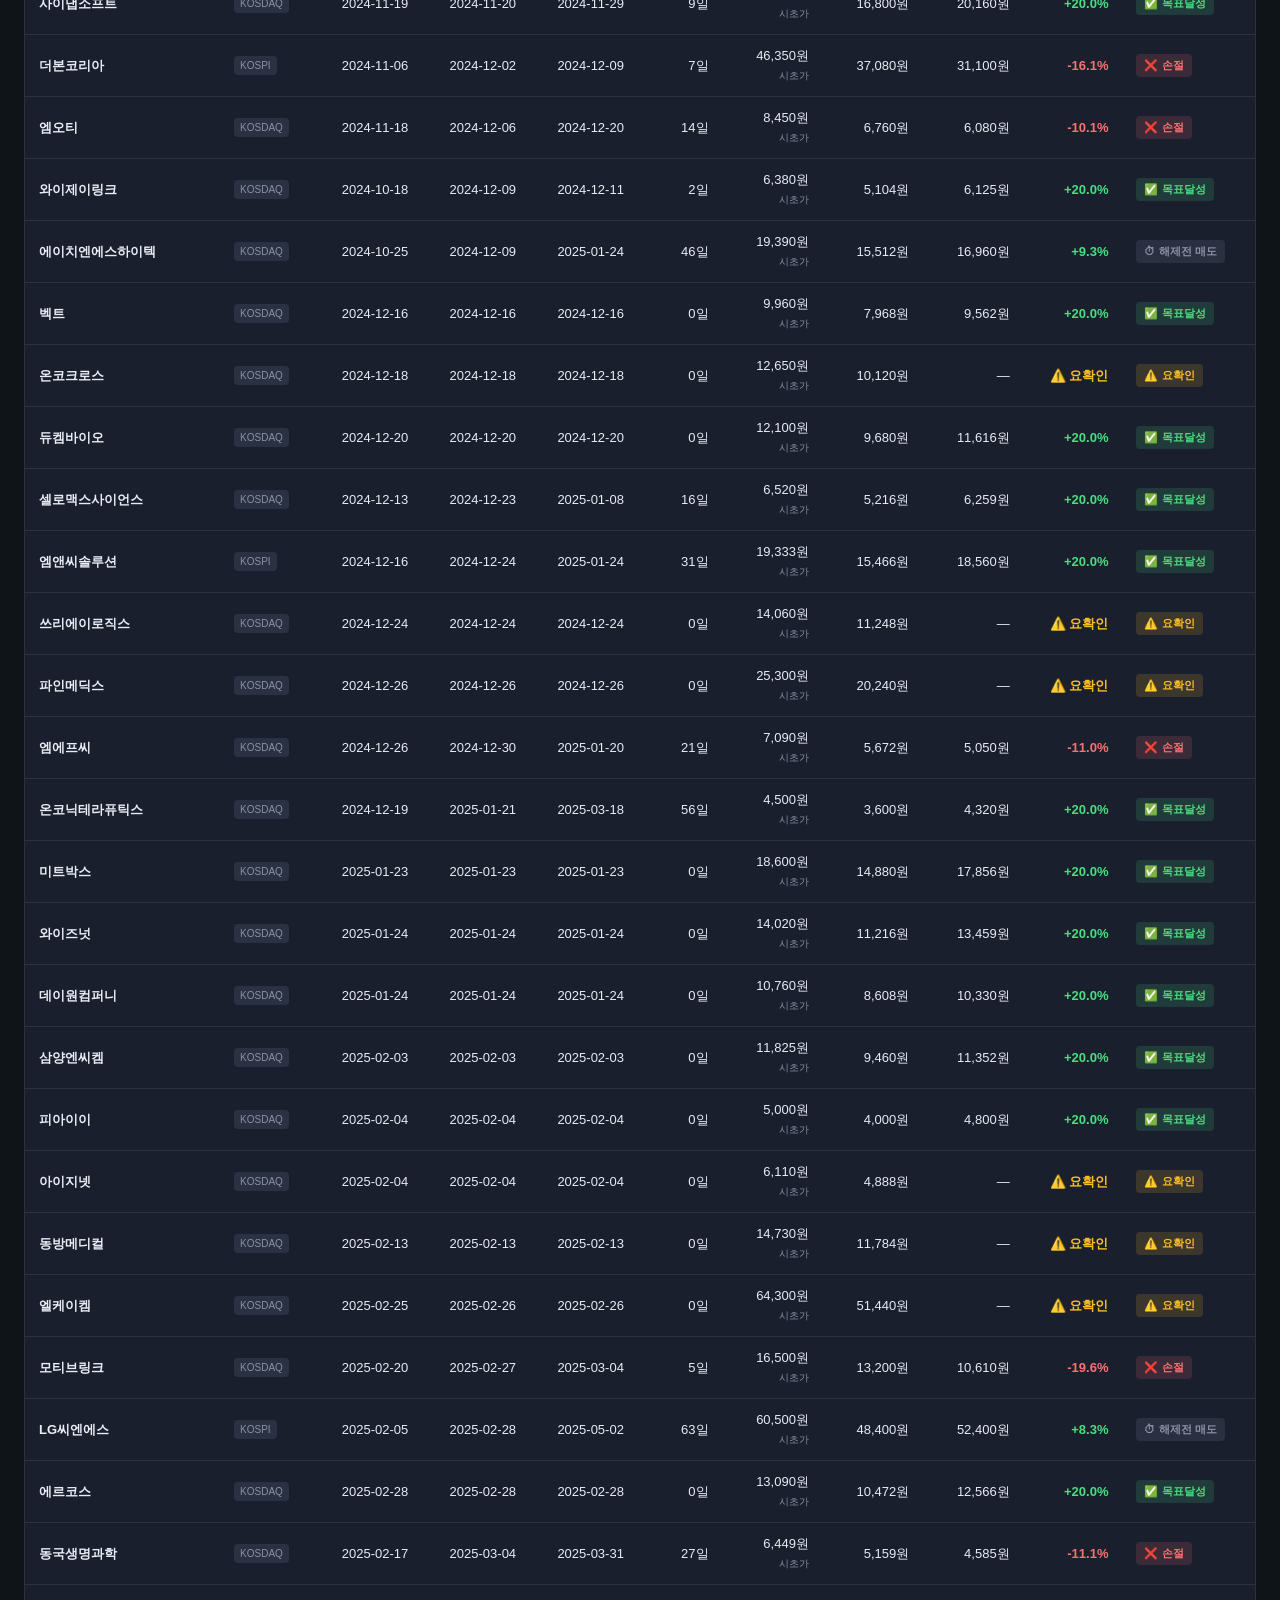
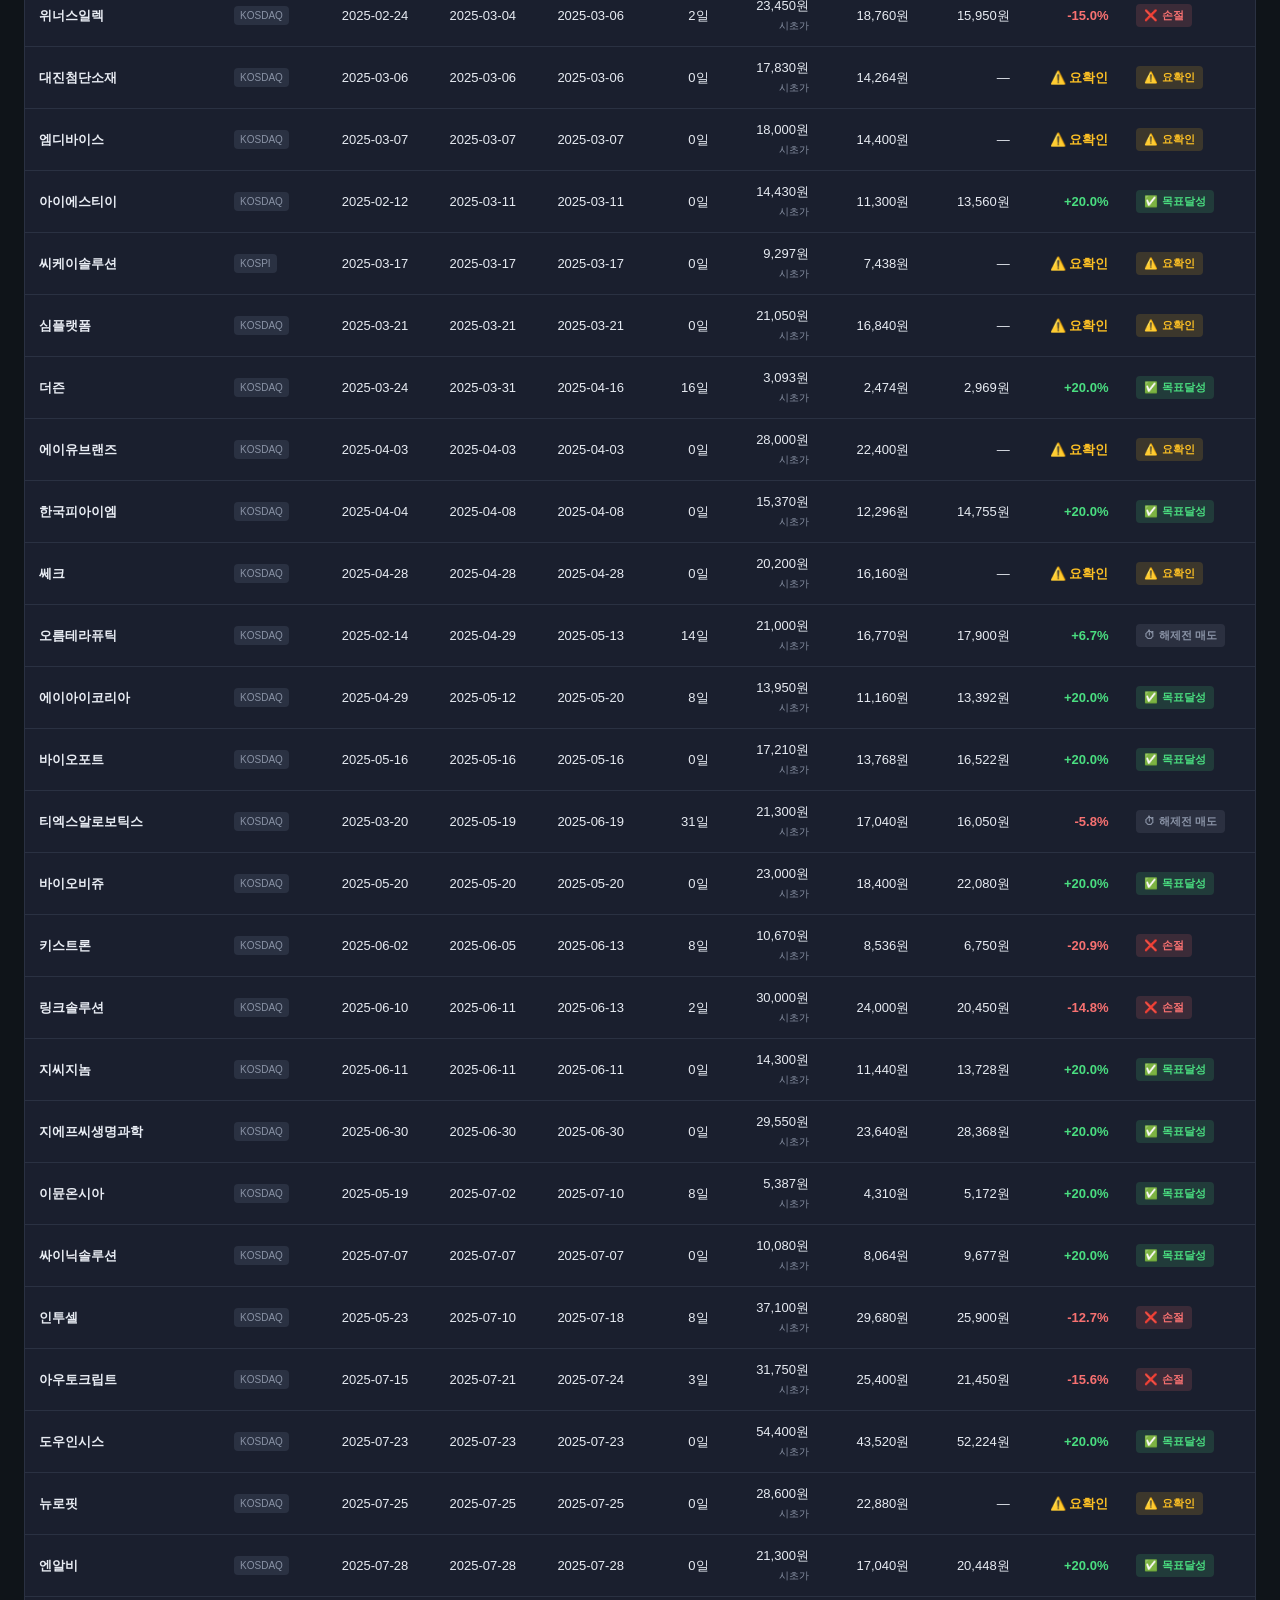
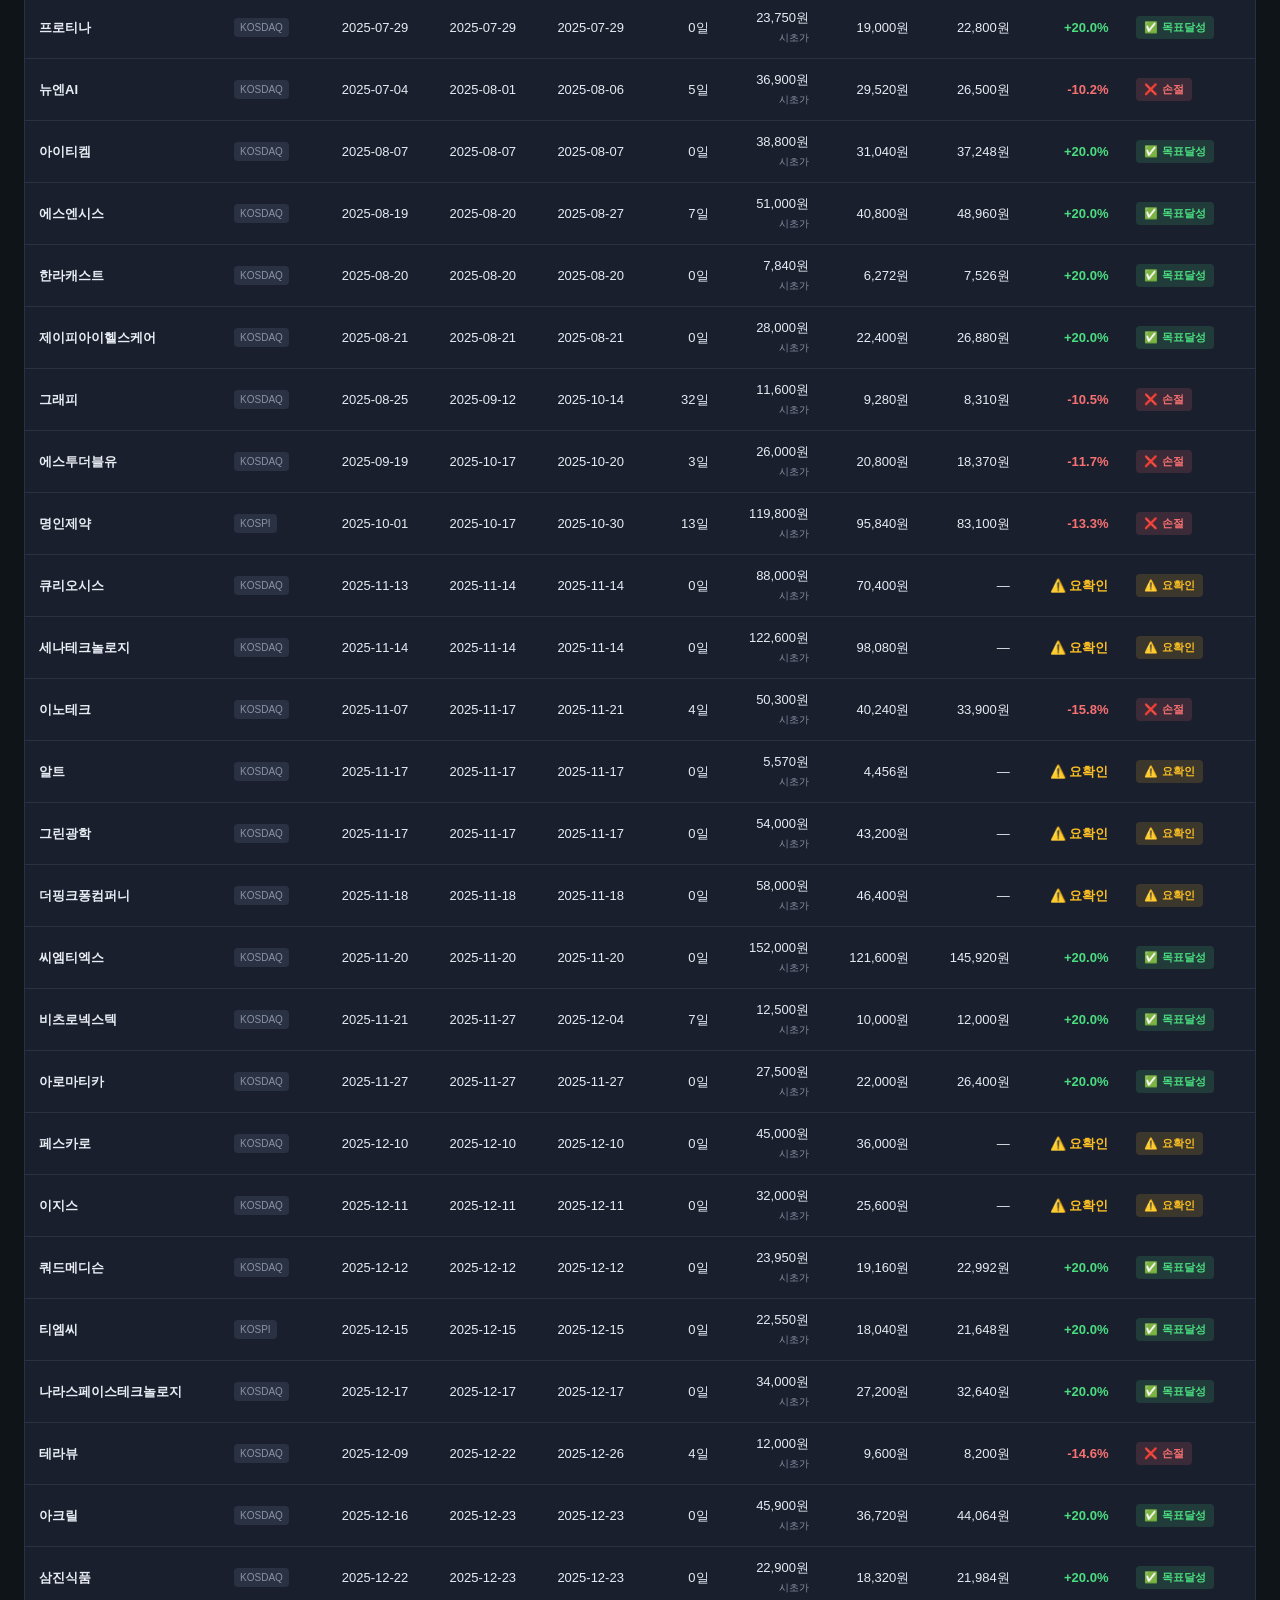
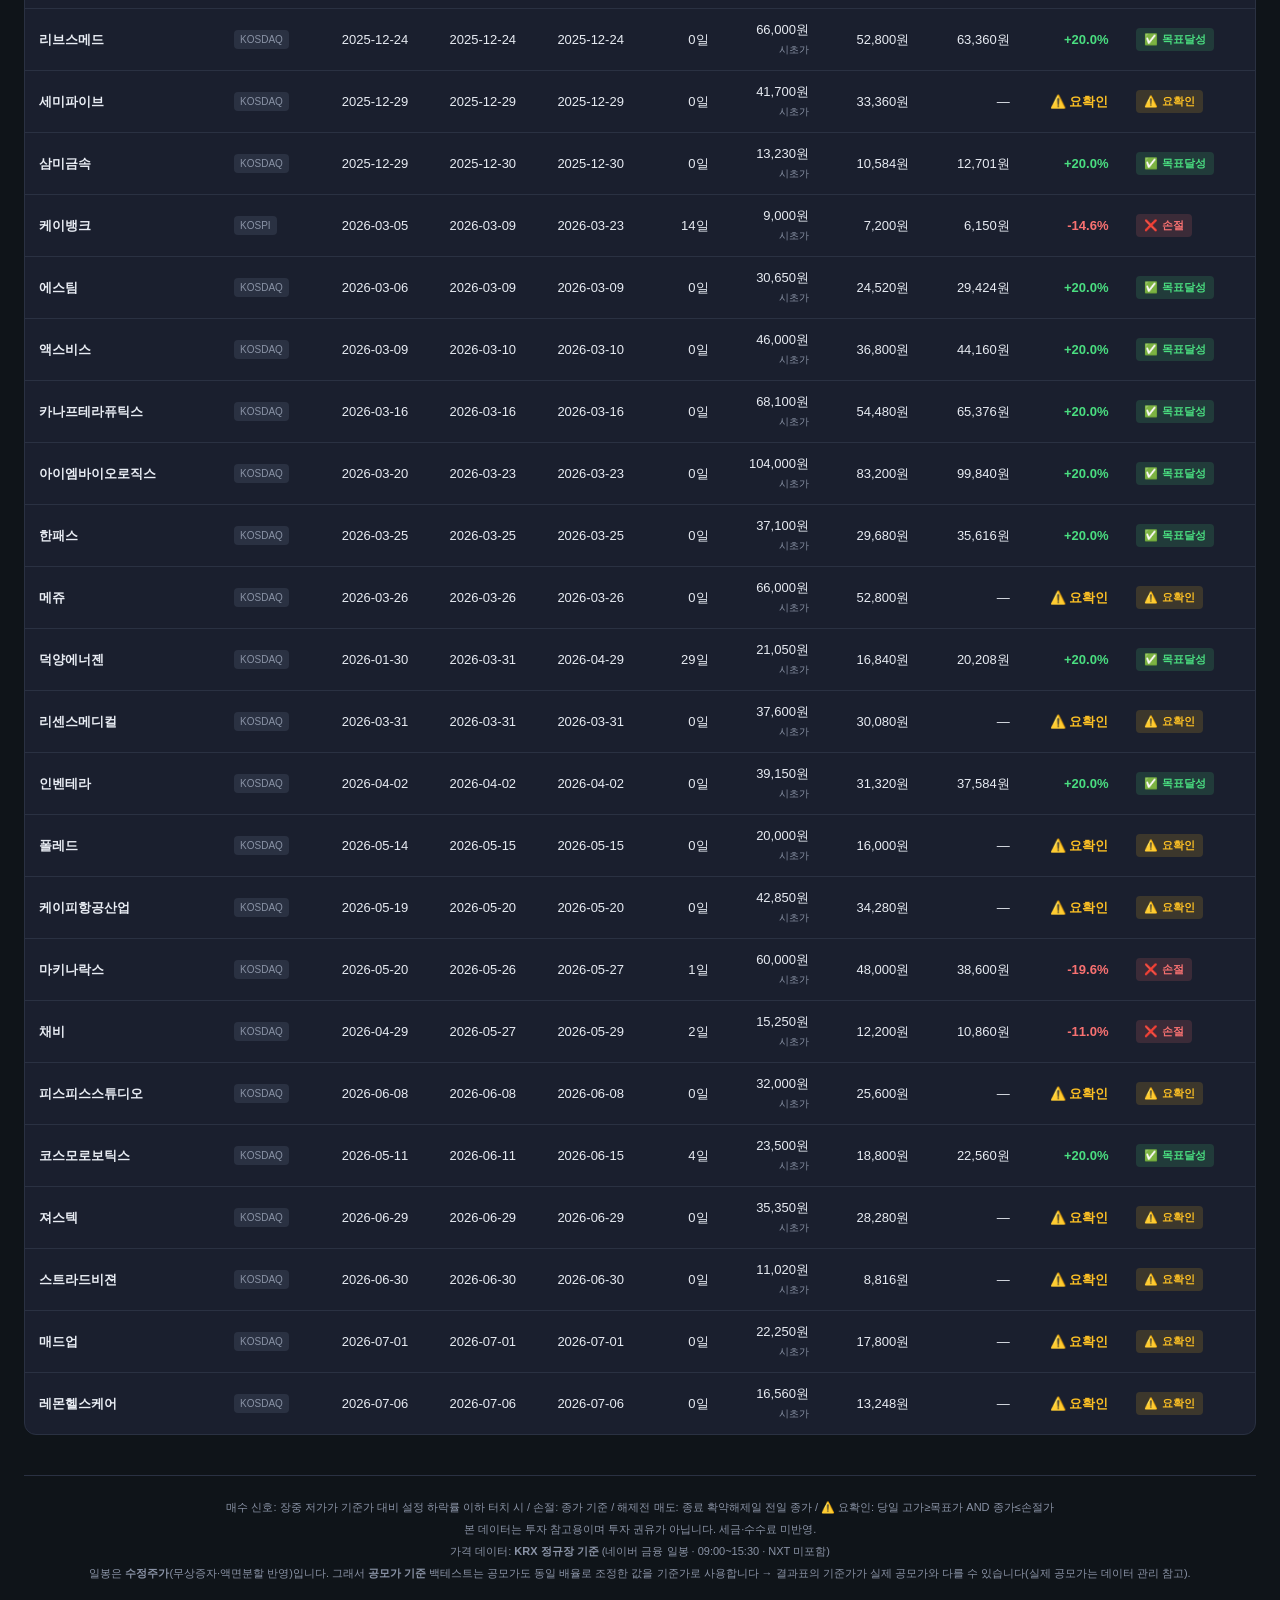
==== commit 4f1f7cec: "fix(ipo): 매수일 시초가가 트리거보다 낮으면 시초가에 체결 갭하락 등으로 매수일 시초가가 목표 매수가(트리거)보다 아래에서 출발하면 트리거가가 아니라 시초가에 체결하도록 수" ====
--- a/docs/ipo/index.html
+++ b/docs/ipo/index.html
@@ -200,6 +200,6 @@
        공모가도 동일 배율로 조정한 값을 기준가로 사용합니다 → 결과표의 기준가가 실제 공모가와 다를 수 있습니다(실제 공모가는 데이터 관리 참고).</p>
   </footer>
 
-  <script src="app.js?v=260711"></script>
+  <script src="app.js?v=260711b"></script>
 </body>
 </html>
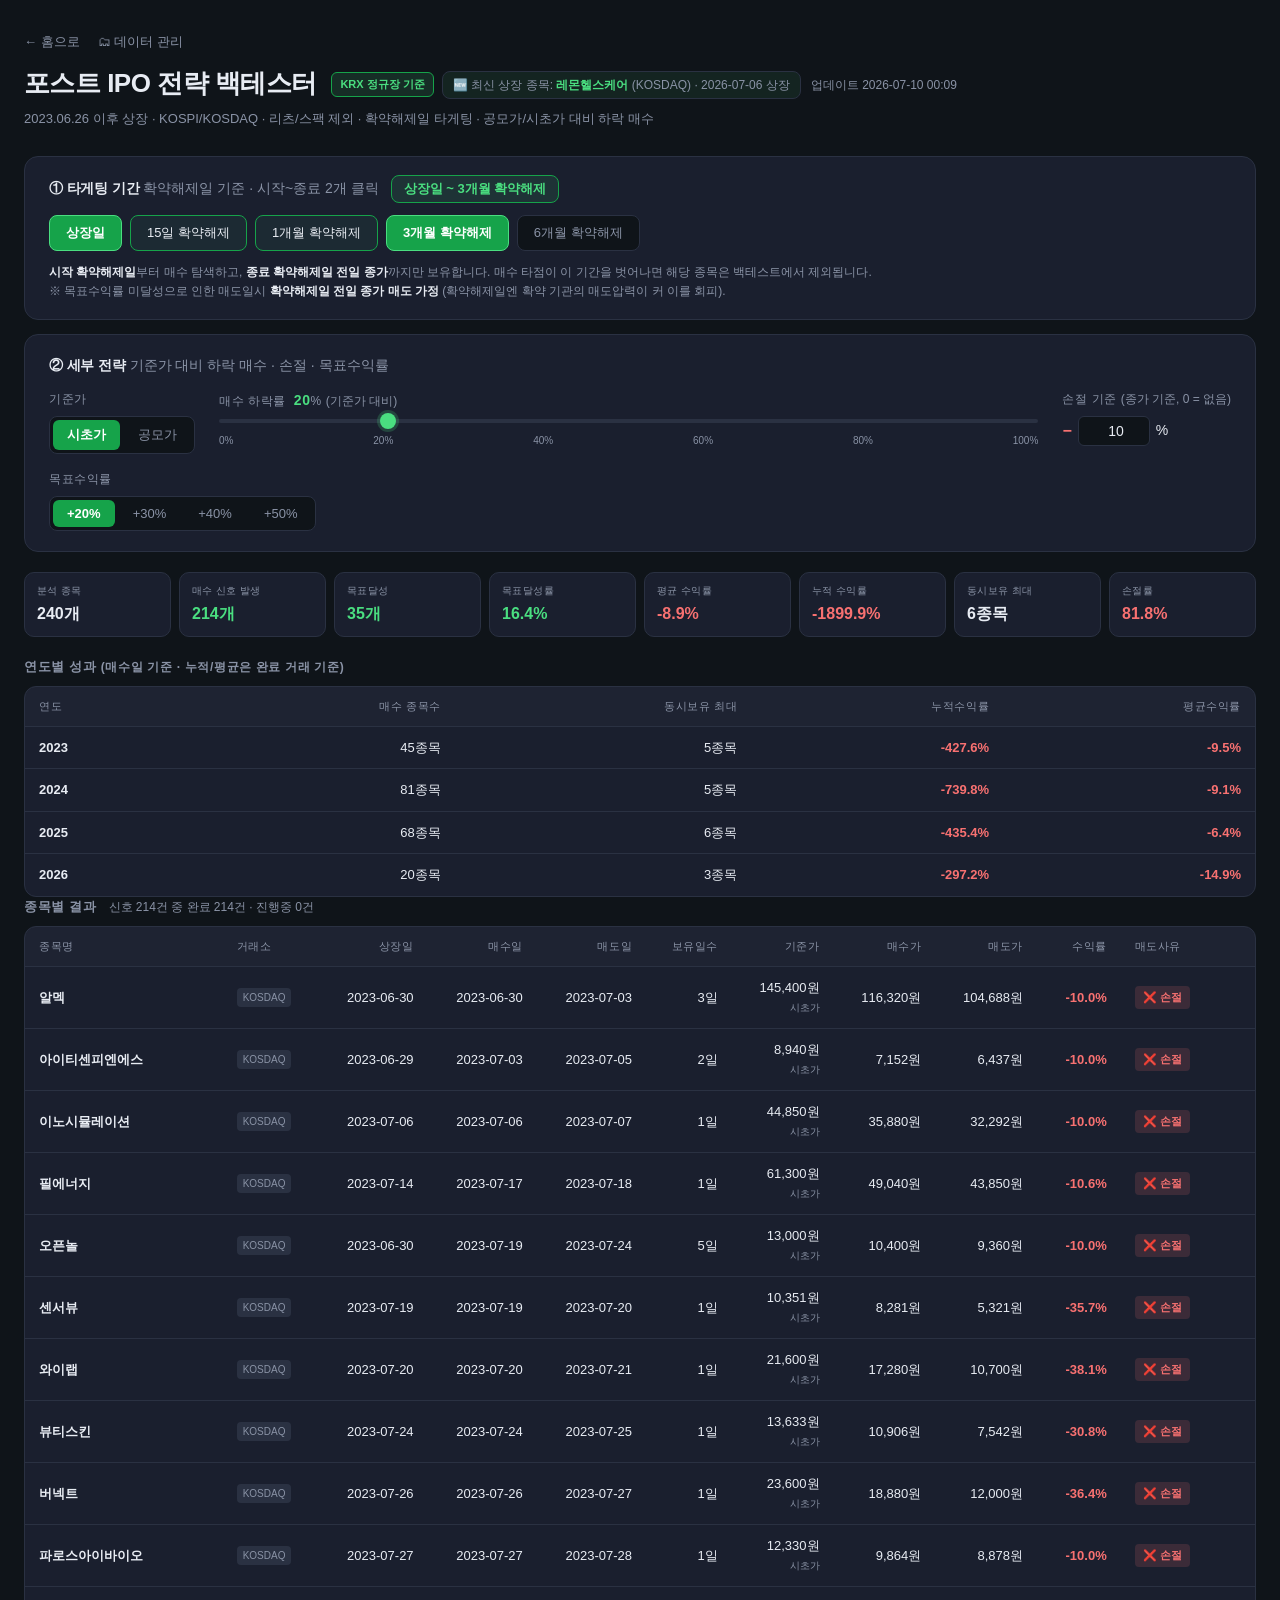
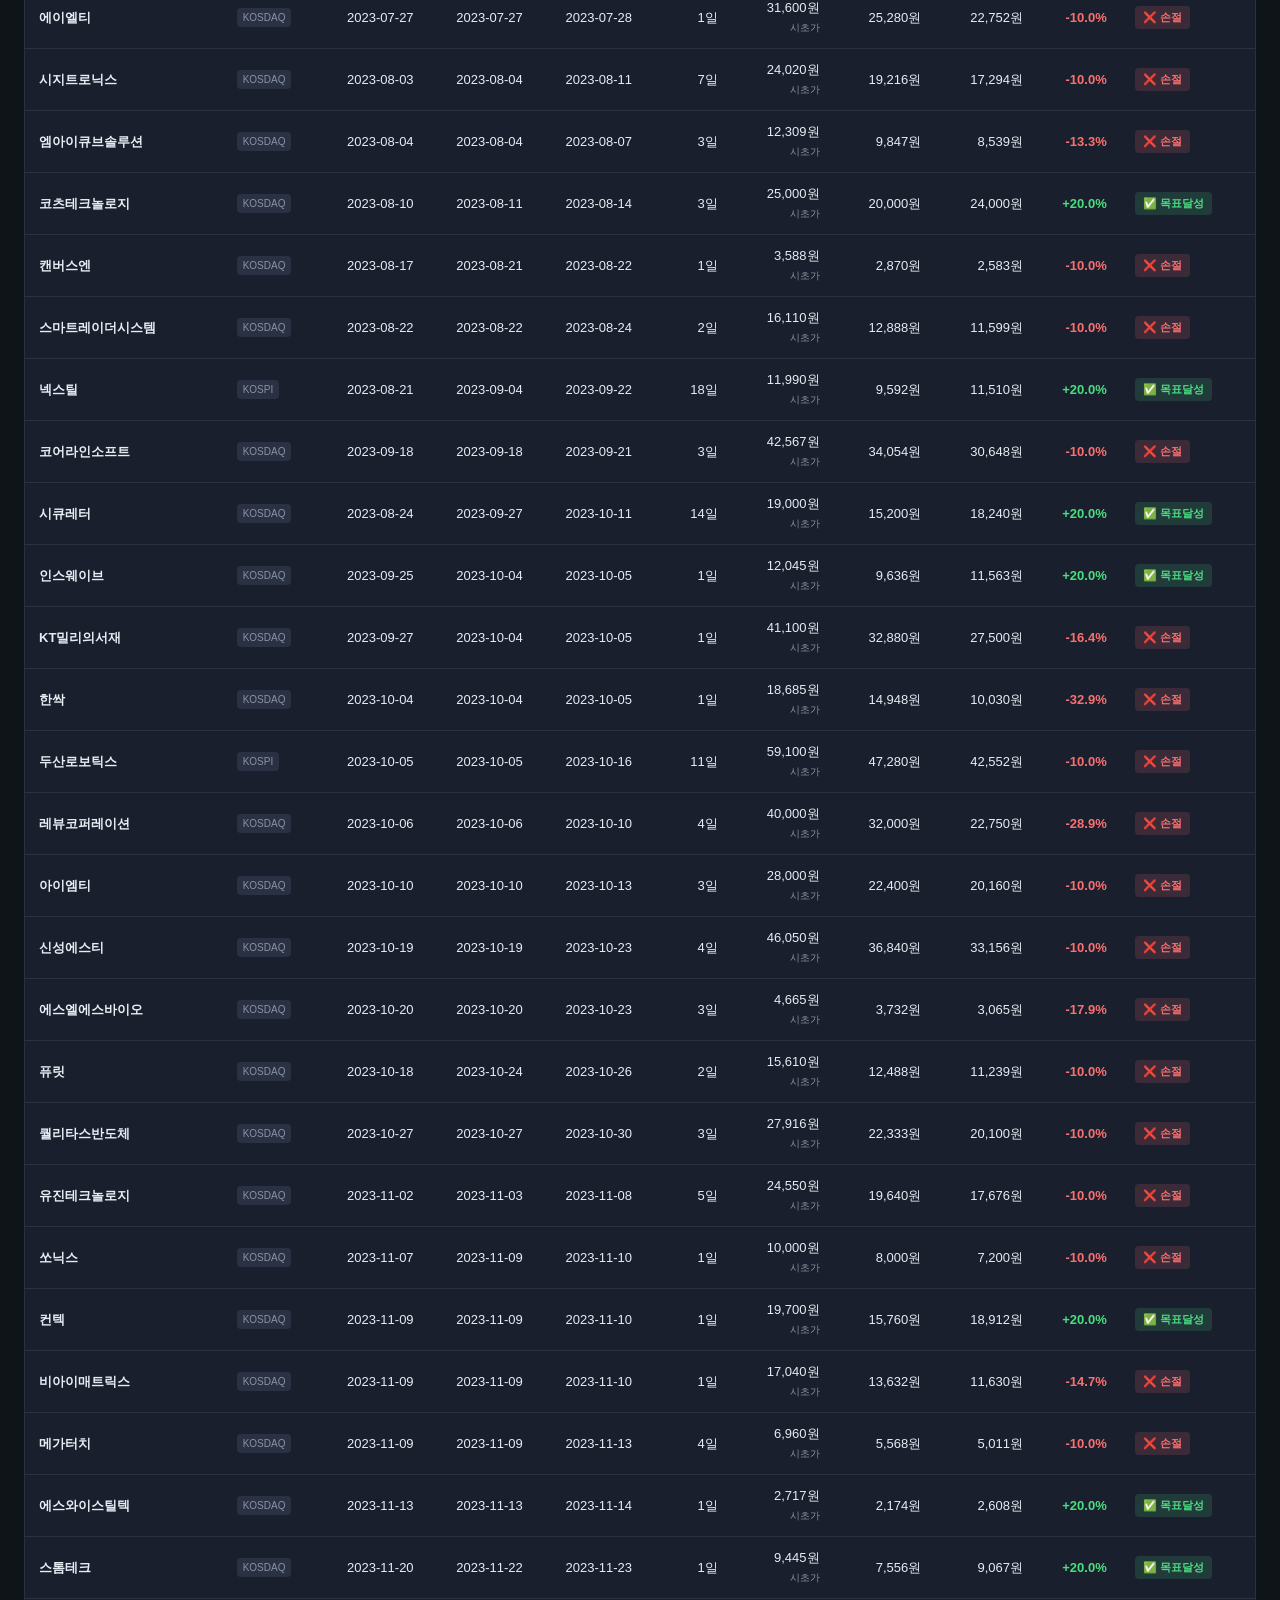
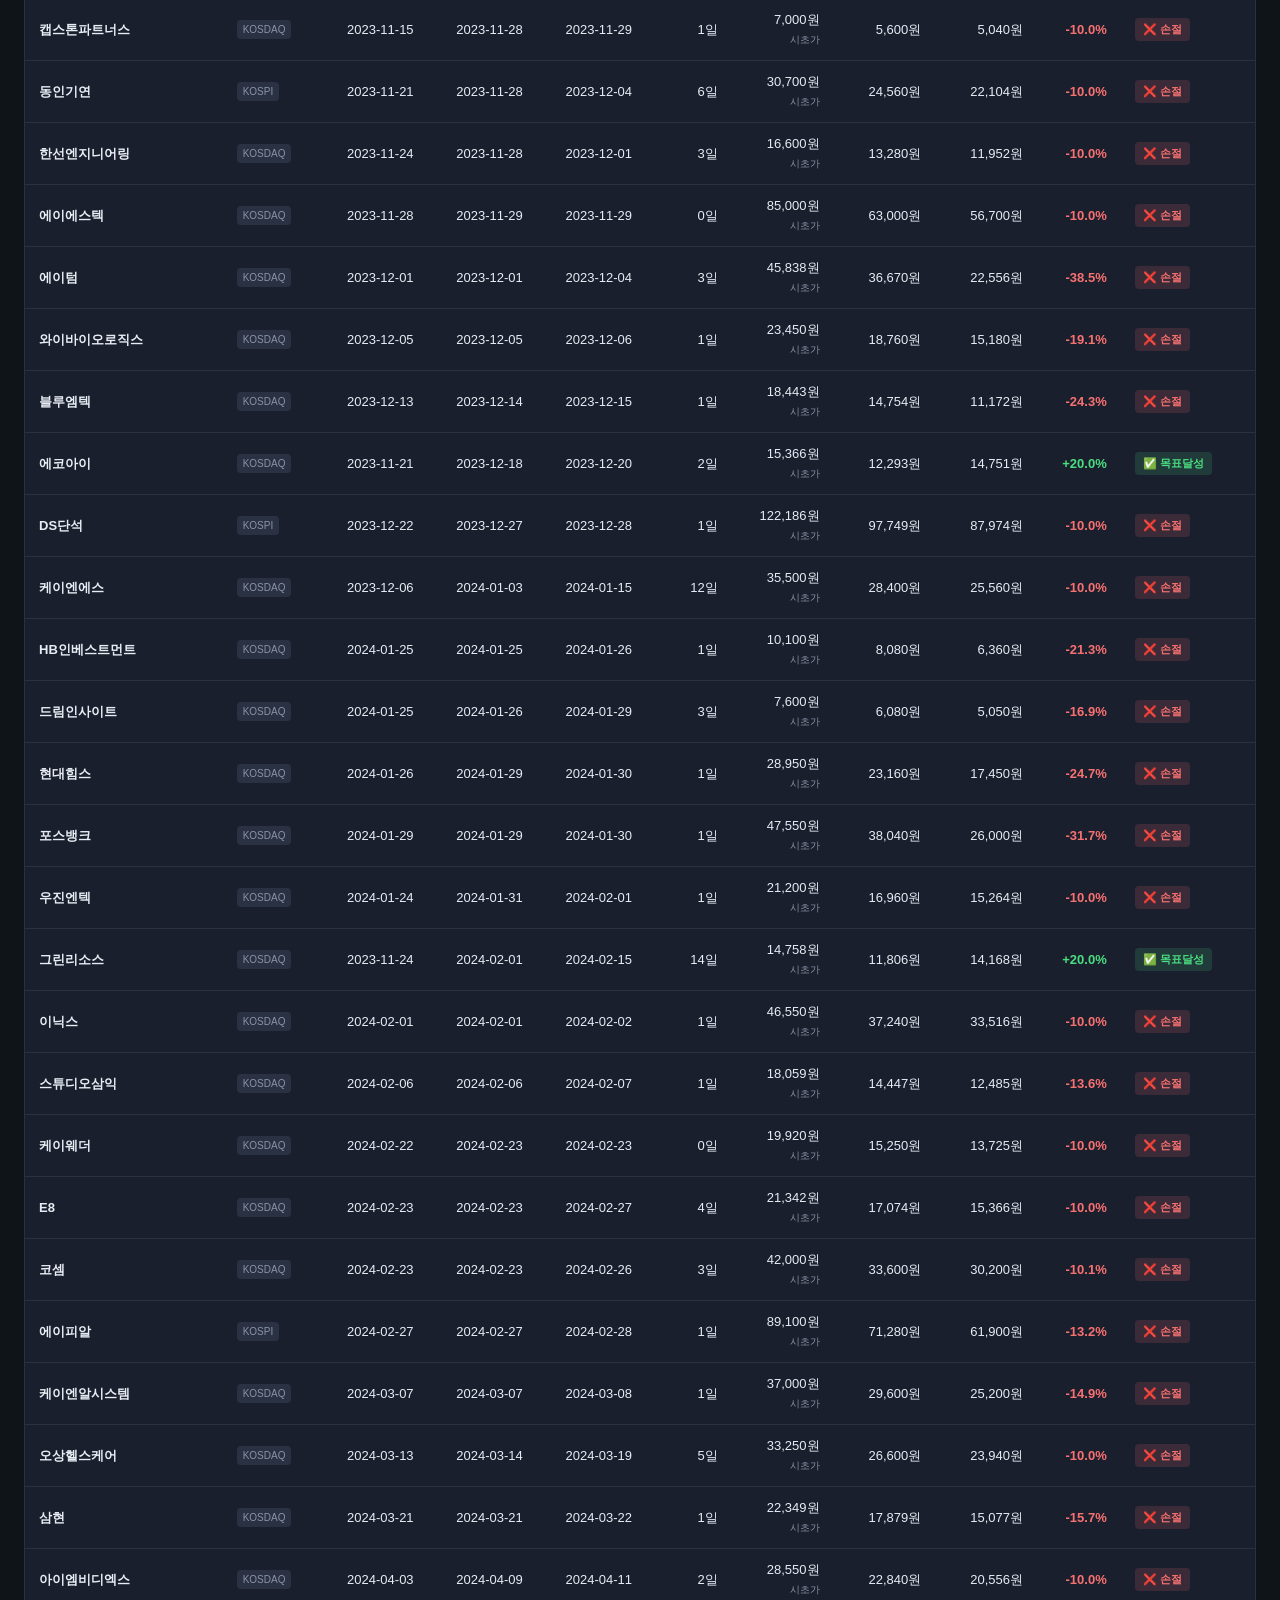
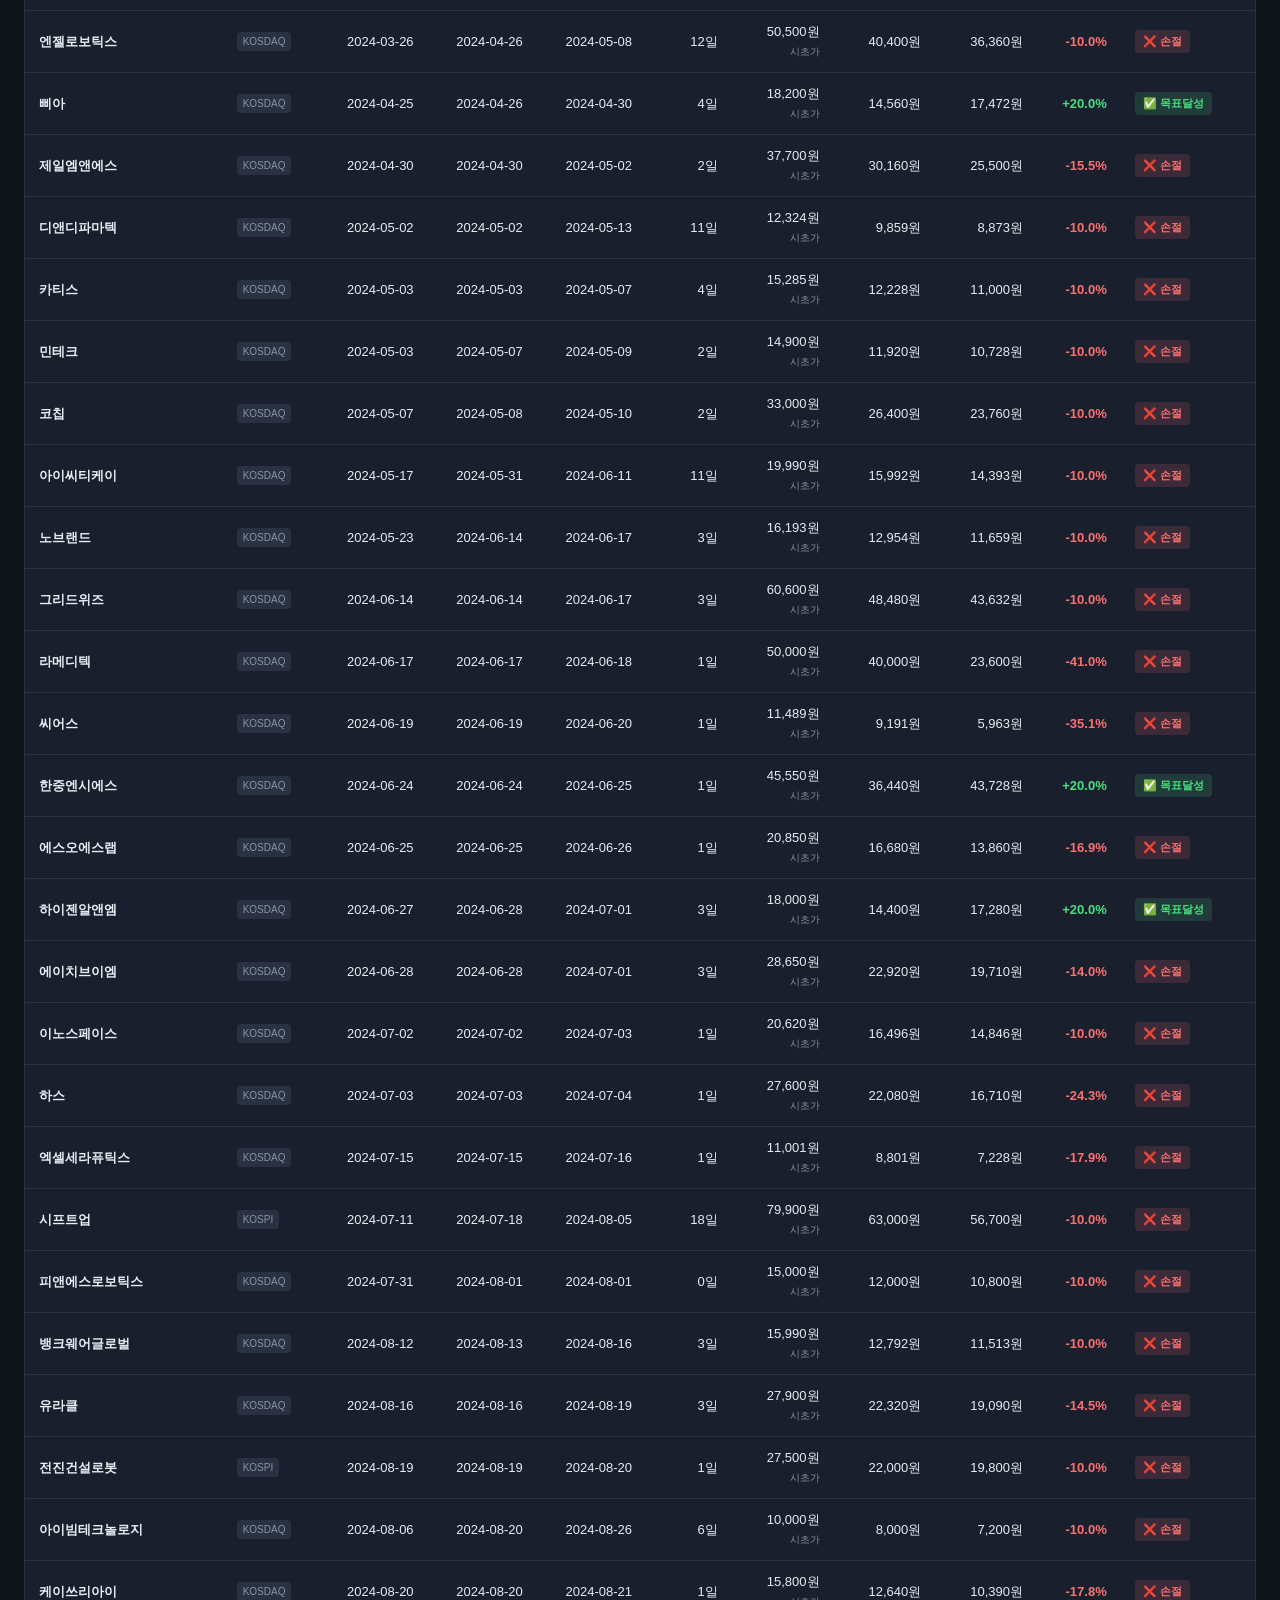
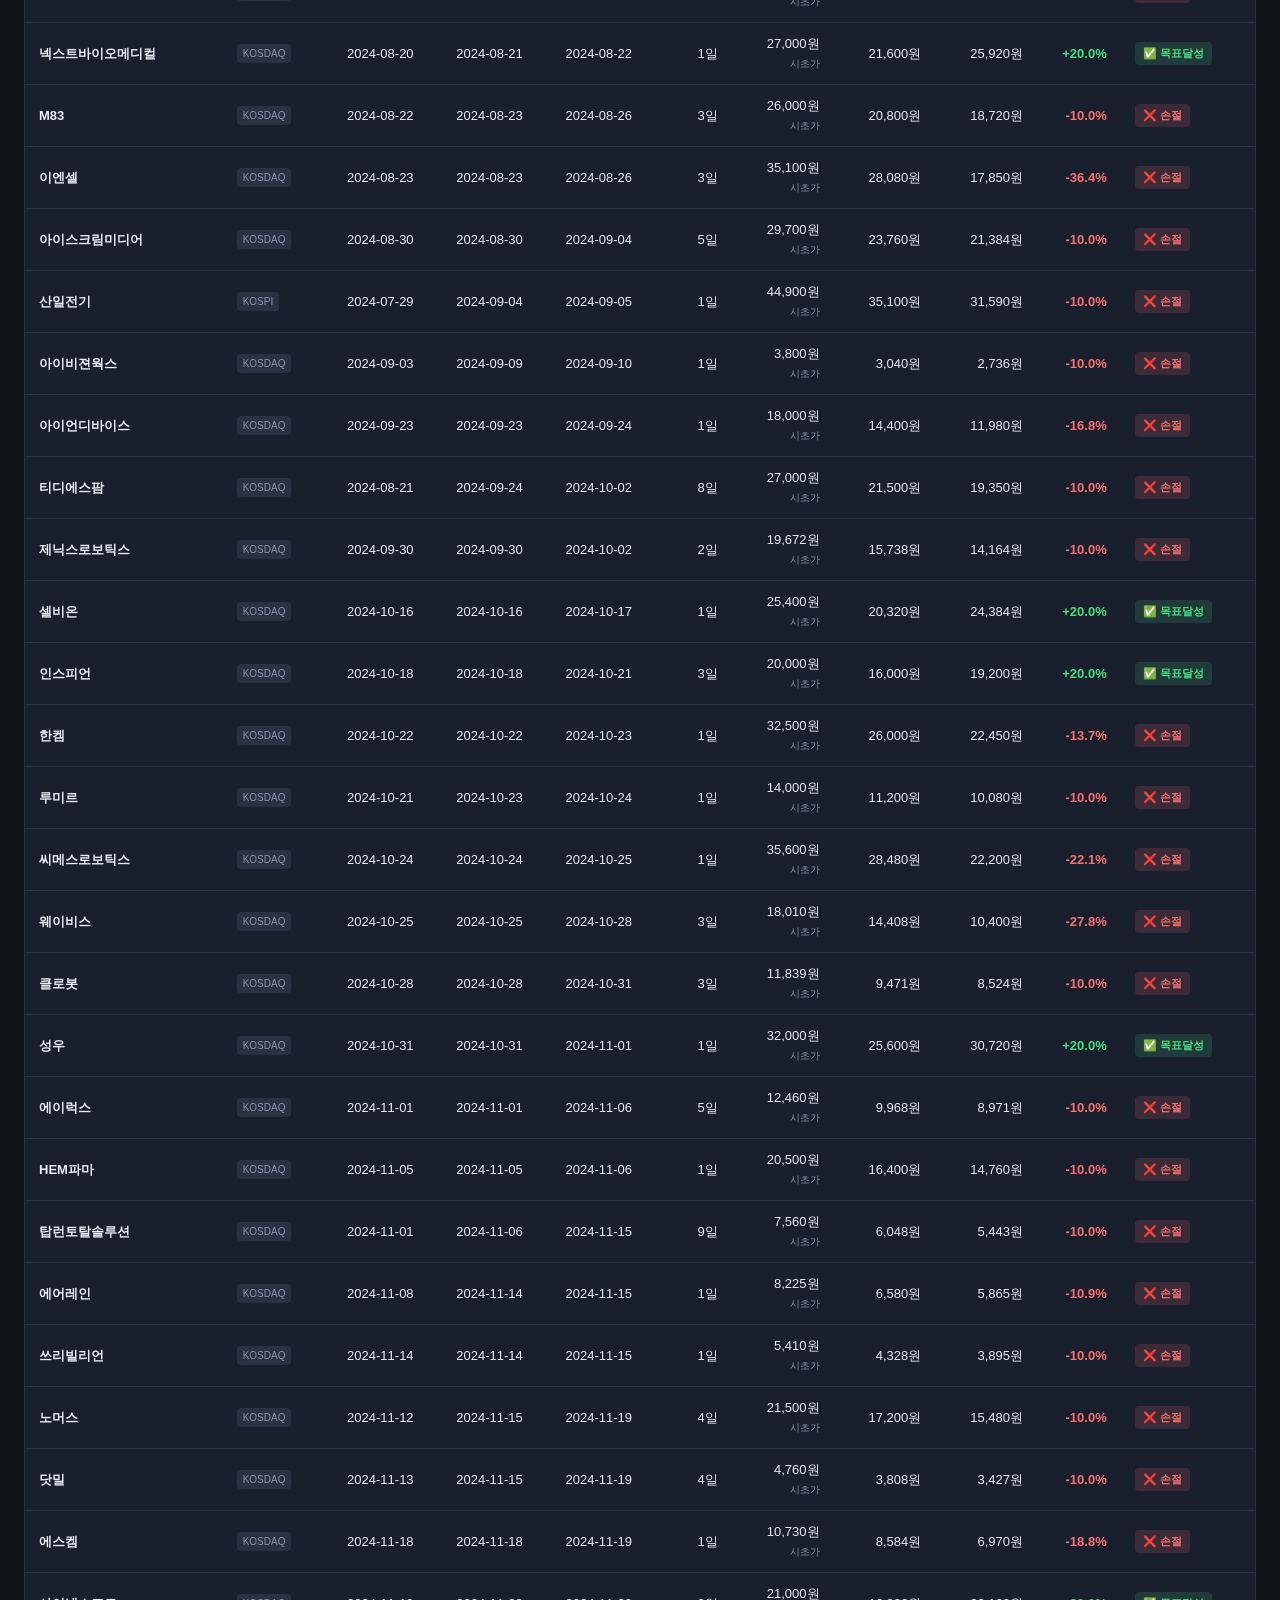
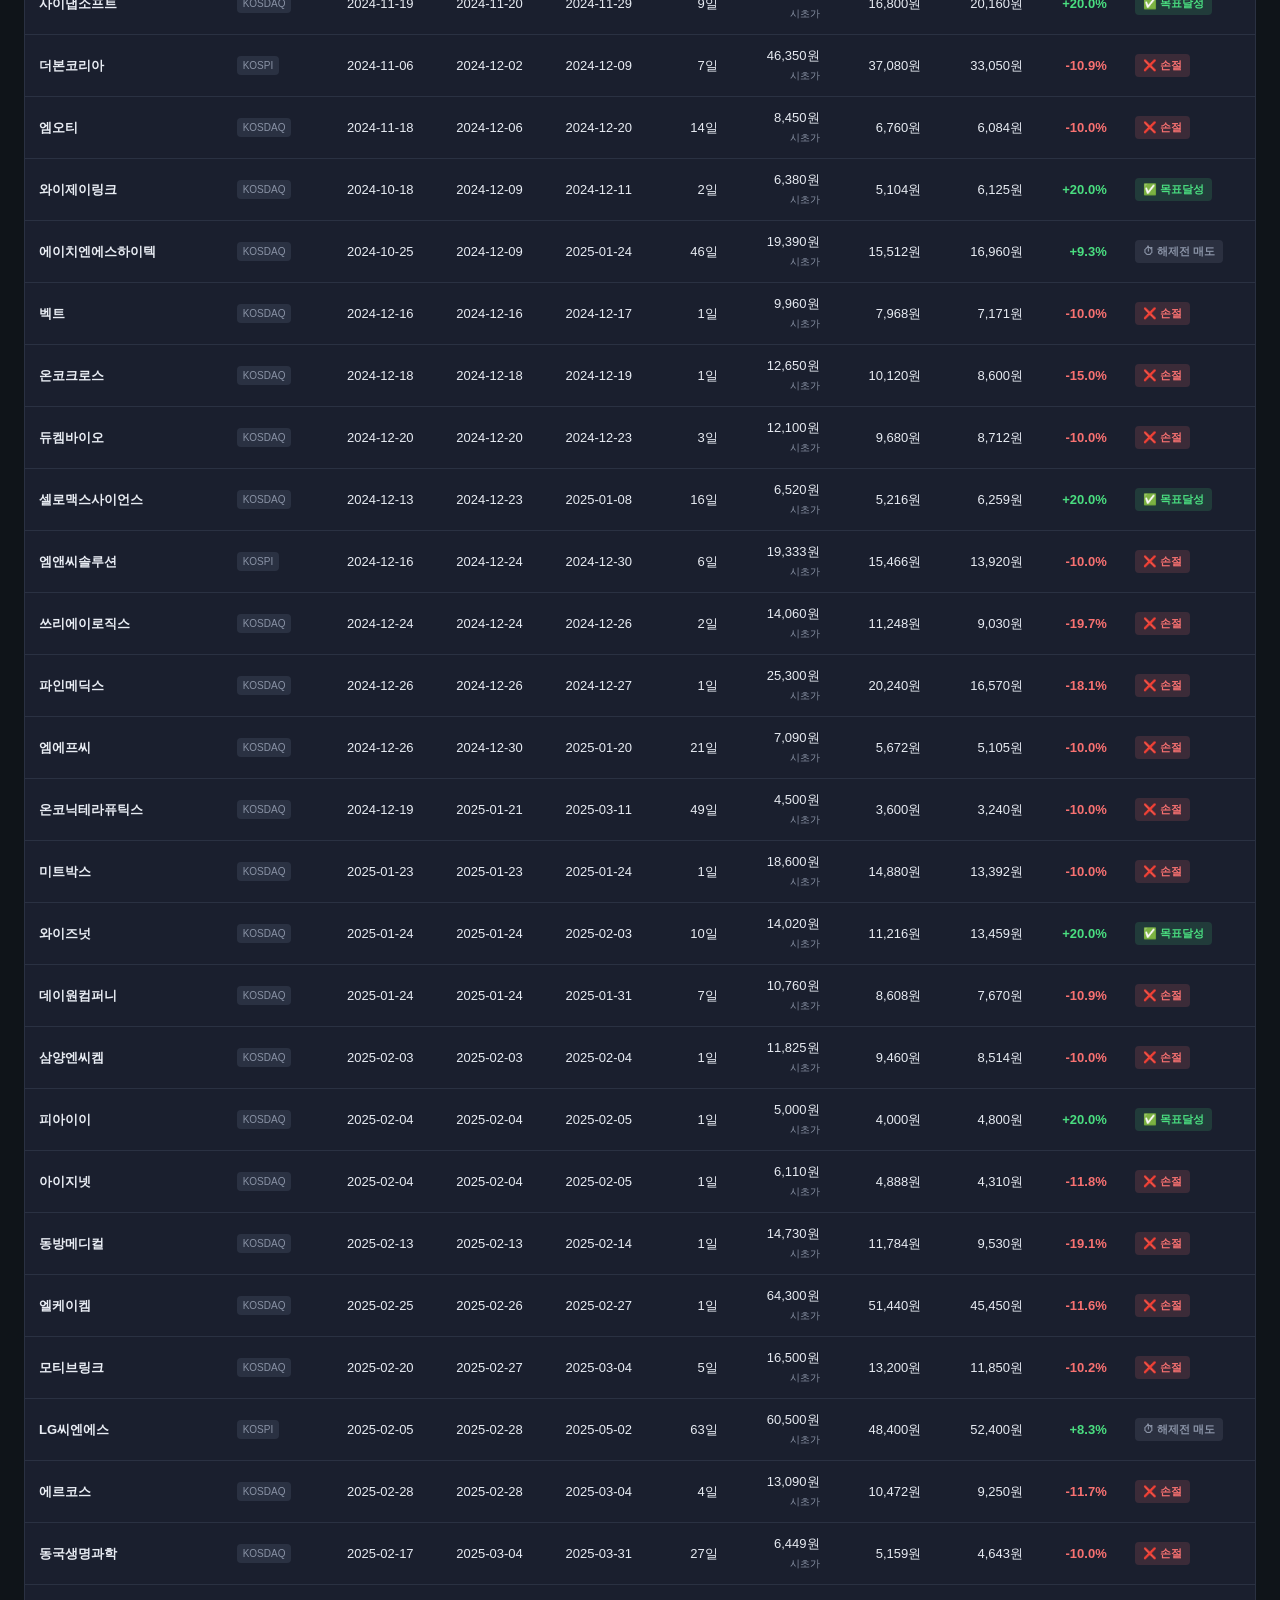
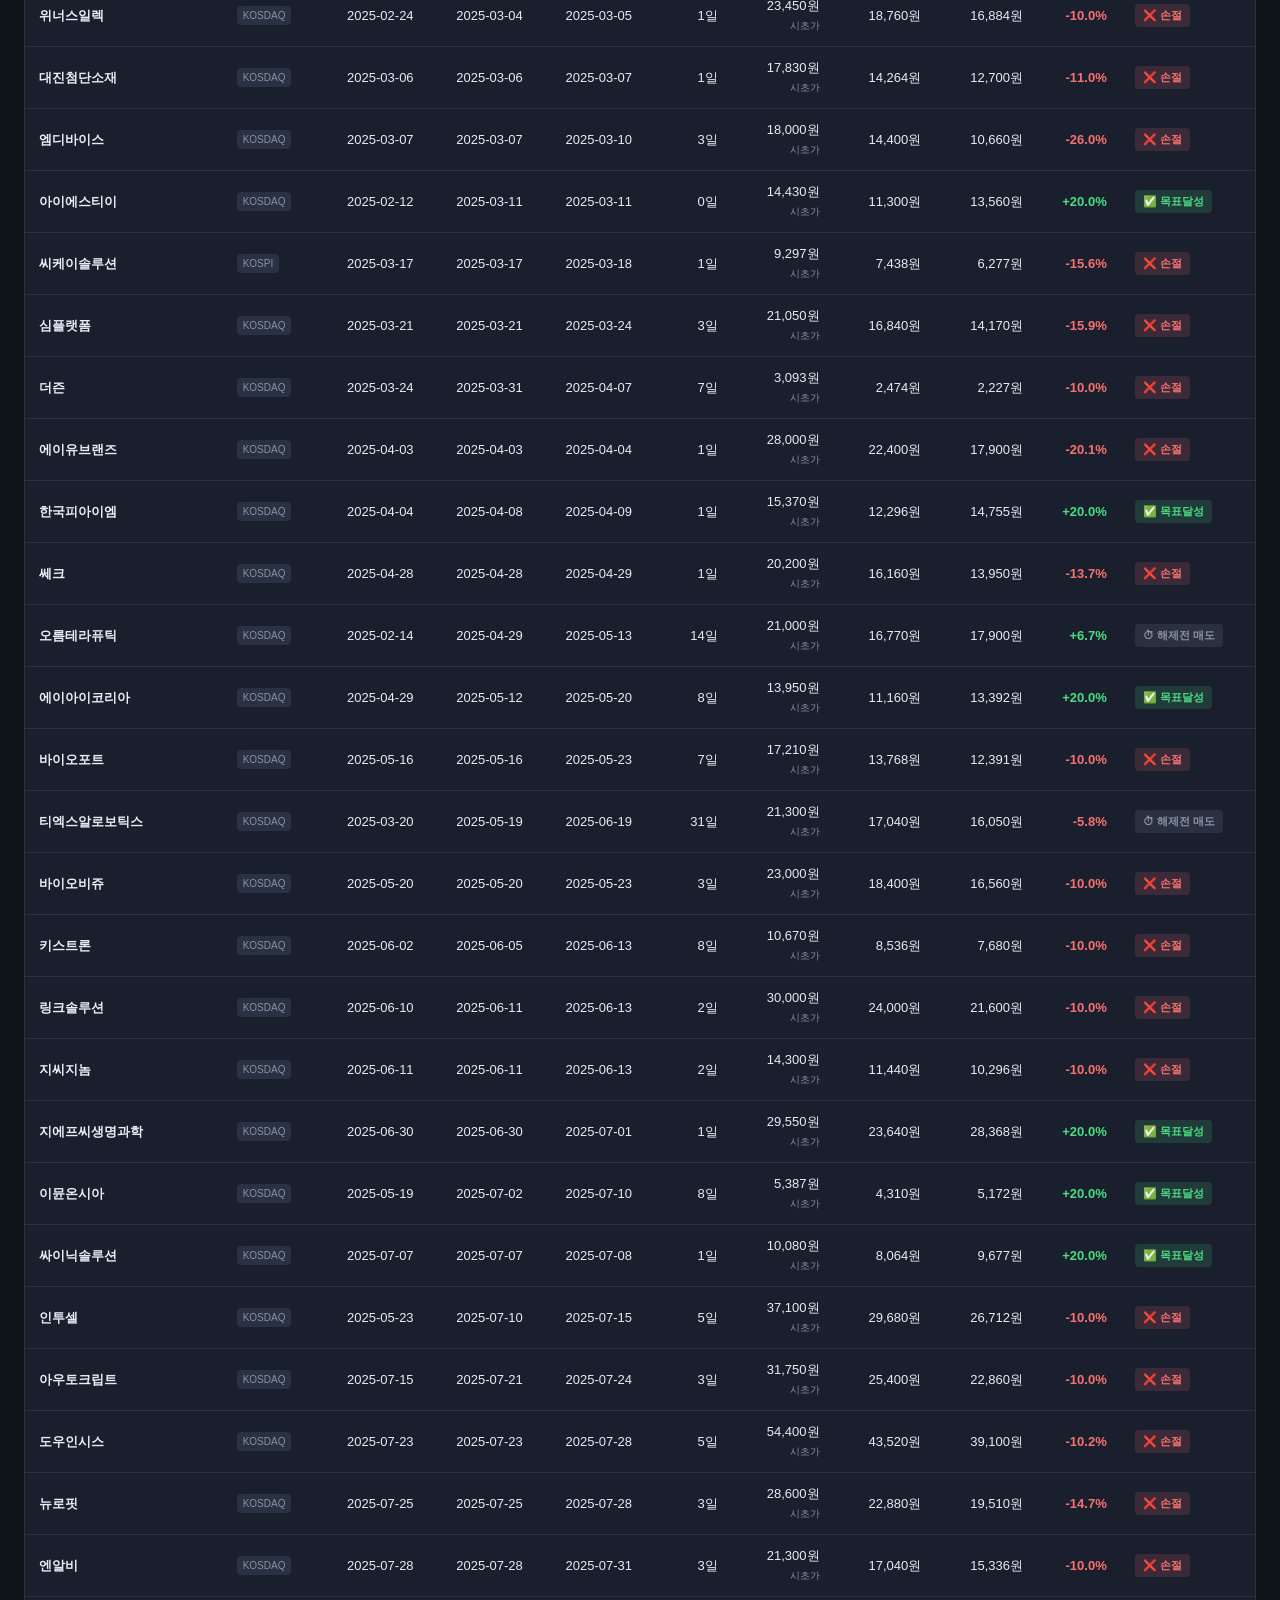
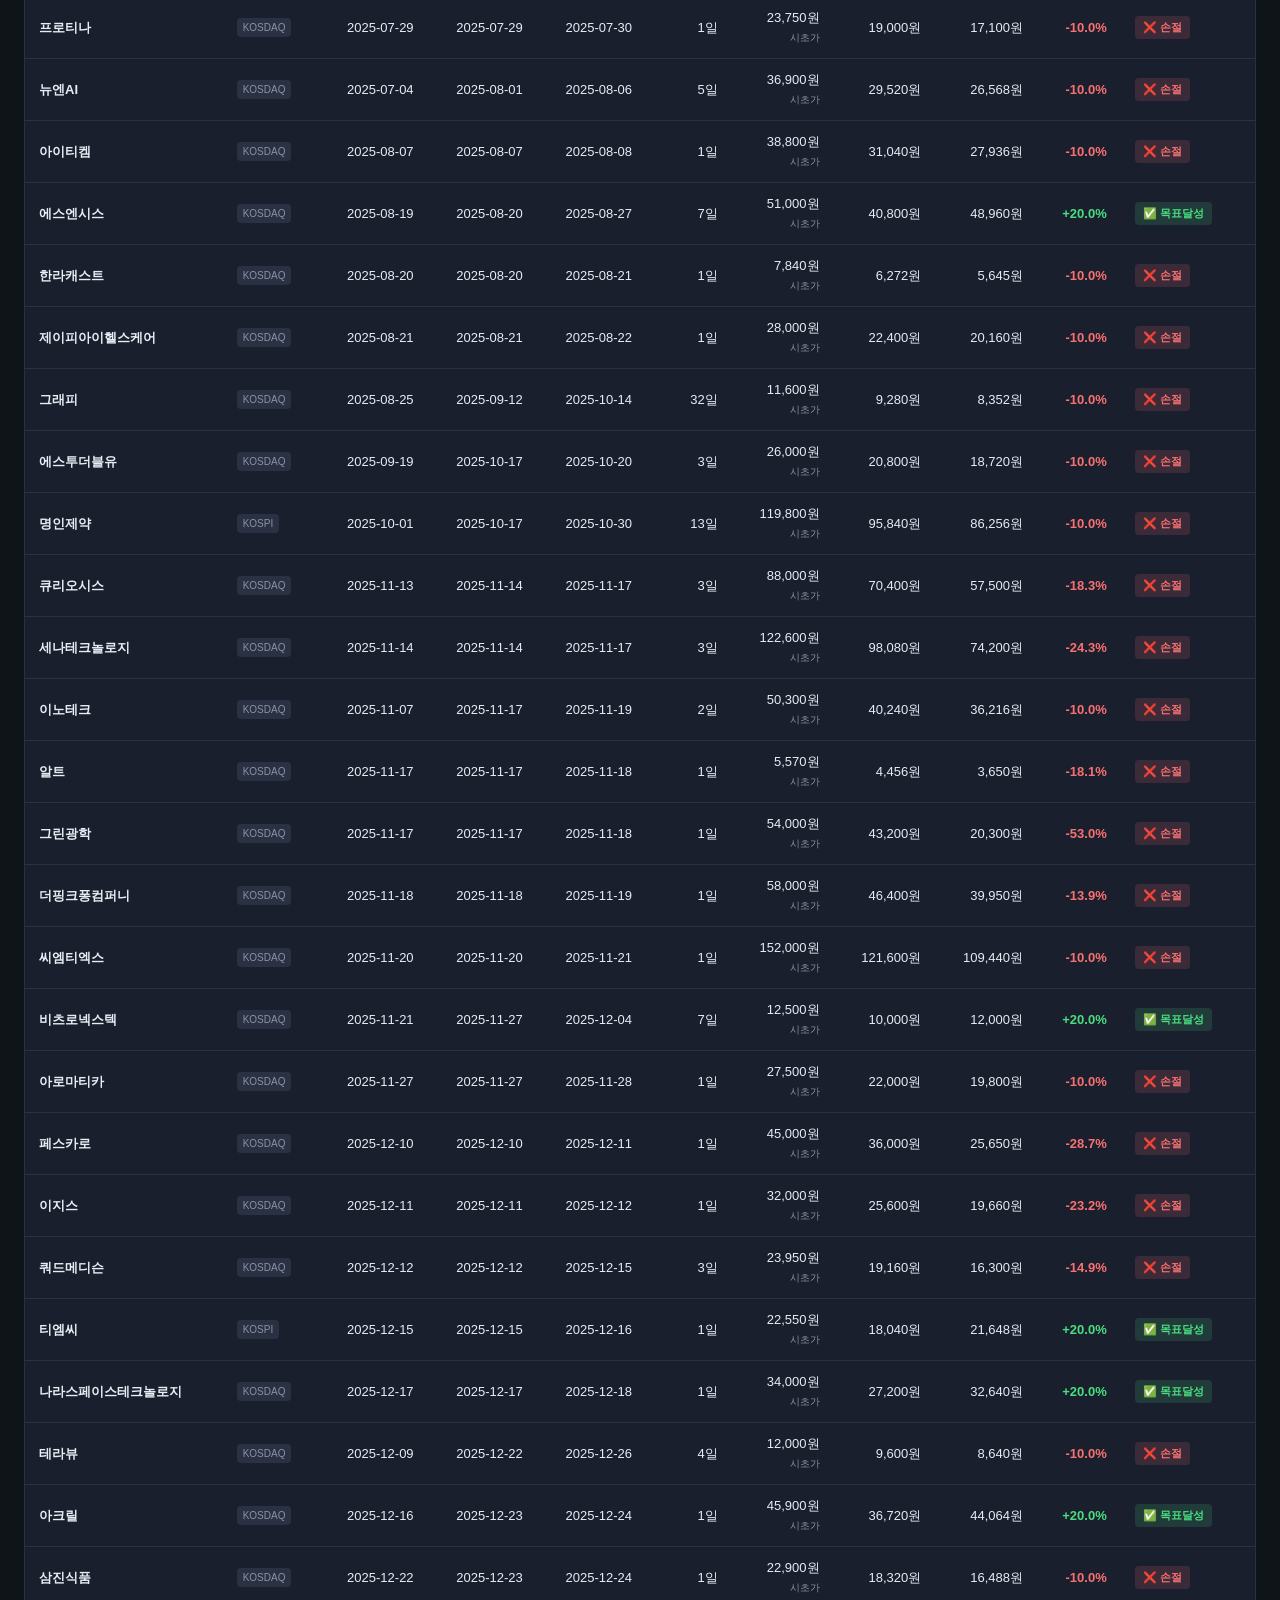
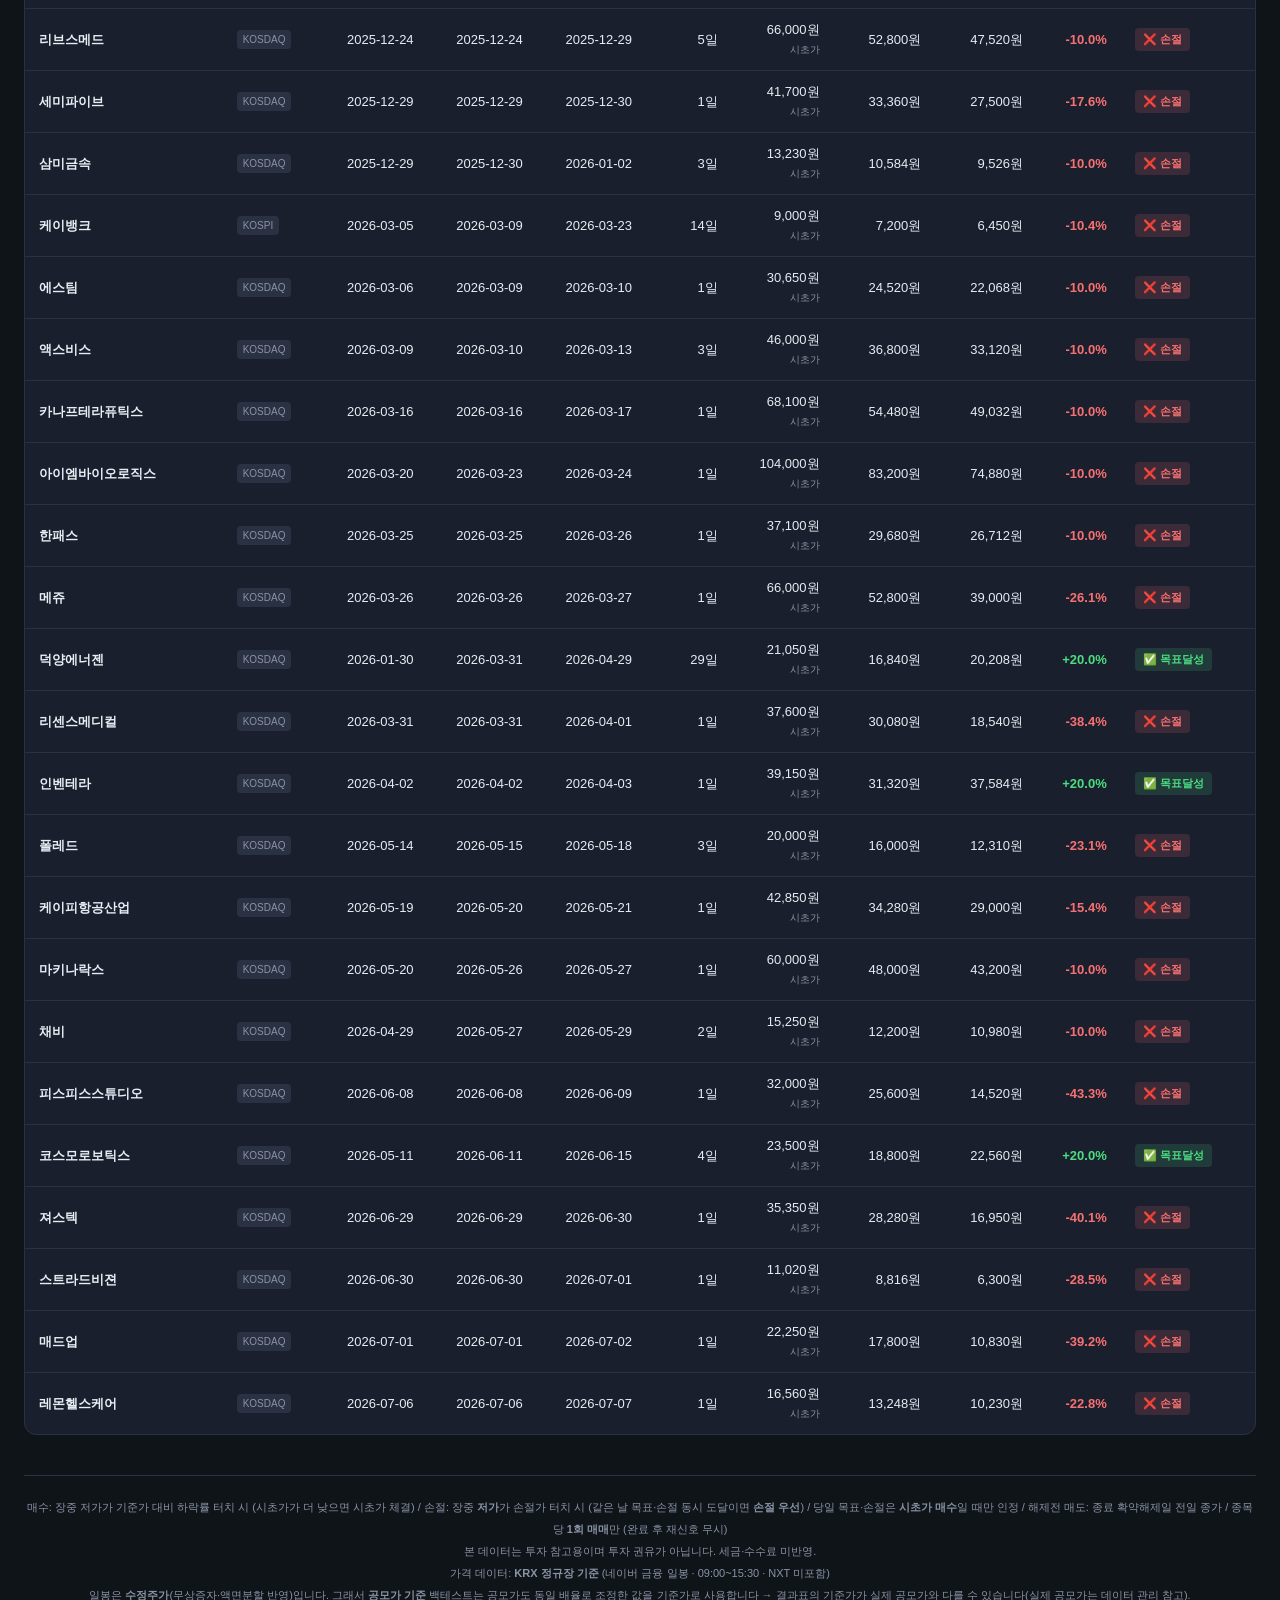
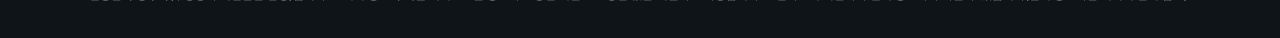
==== commit 7daaf52f: "feat(ipo): 보수적 체결 가정 (당일 목표 제한·저가터치 손절·손절우선) - 당일 목표/손절은 '시초가 매수'(장 시작부터 보유)일 때만 인정.   장중 트리거 매수는 당일" ====
--- a/docs/ipo/index.html
+++ b/docs/ipo/index.html
@@ -191,8 +191,10 @@
 
   <footer>
     <p>
-      매수 신호: 장중 저가가 기준가 대비 설정 하락률 이하 터치 시 / 손절: 종가 기준 /
-      해제전 매도: 종료 확약해제일 전일 종가 / ⚠️ 요확인: 당일 고가≥목표가 AND 종가≤손절가
+      매수: 장중 저가가 기준가 대비 하락률 터치 시 (시초가가 더 낮으면 시초가 체결) /
+      손절: 장중 <strong>저가</strong>가 손절가 터치 시 (같은 날 목표·손절 동시 도달이면 <strong>손절 우선</strong>) /
+      당일 목표·손절은 <strong>시초가 매수</strong>일 때만 인정 / 해제전 매도: 종료 확약해제일 전일 종가 /
+      종목당 <strong>1회 매매</strong>만 (완료 후 재신호 무시)
     </p>
     <p>본 데이터는 투자 참고용이며 투자 권유가 아닙니다. 세금·수수료 미반영.</p>
     <p>가격 데이터: <strong>KRX 정규장 기준</strong> (네이버 금융 일봉 · 09:00~15:30 · NXT 미포함)</p>
@@ -200,6 +202,6 @@
        공모가도 동일 배율로 조정한 값을 기준가로 사용합니다 → 결과표의 기준가가 실제 공모가와 다를 수 있습니다(실제 공모가는 데이터 관리 참고).</p>
   </footer>
 
-  <script src="app.js?v=260711b"></script>
+  <script src="app.js?v=260711c"></script>
 </body>
 </html>
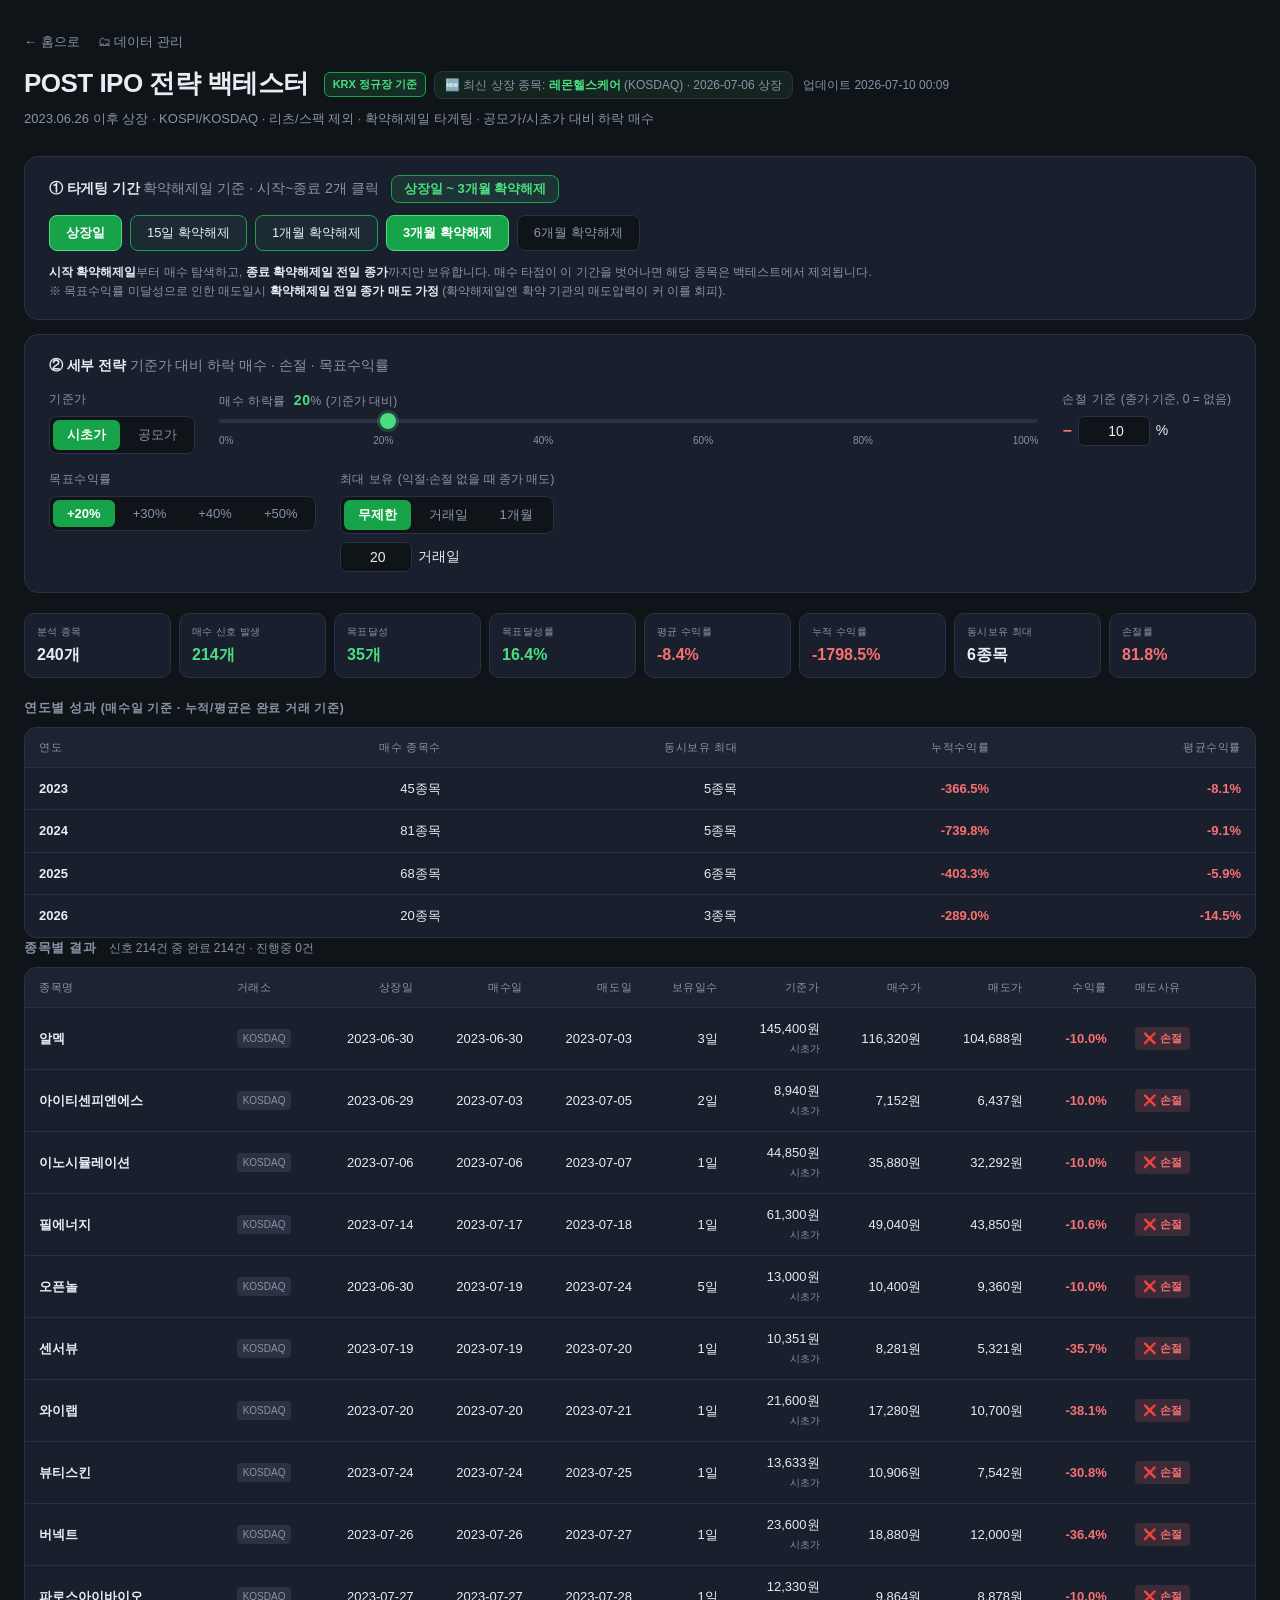
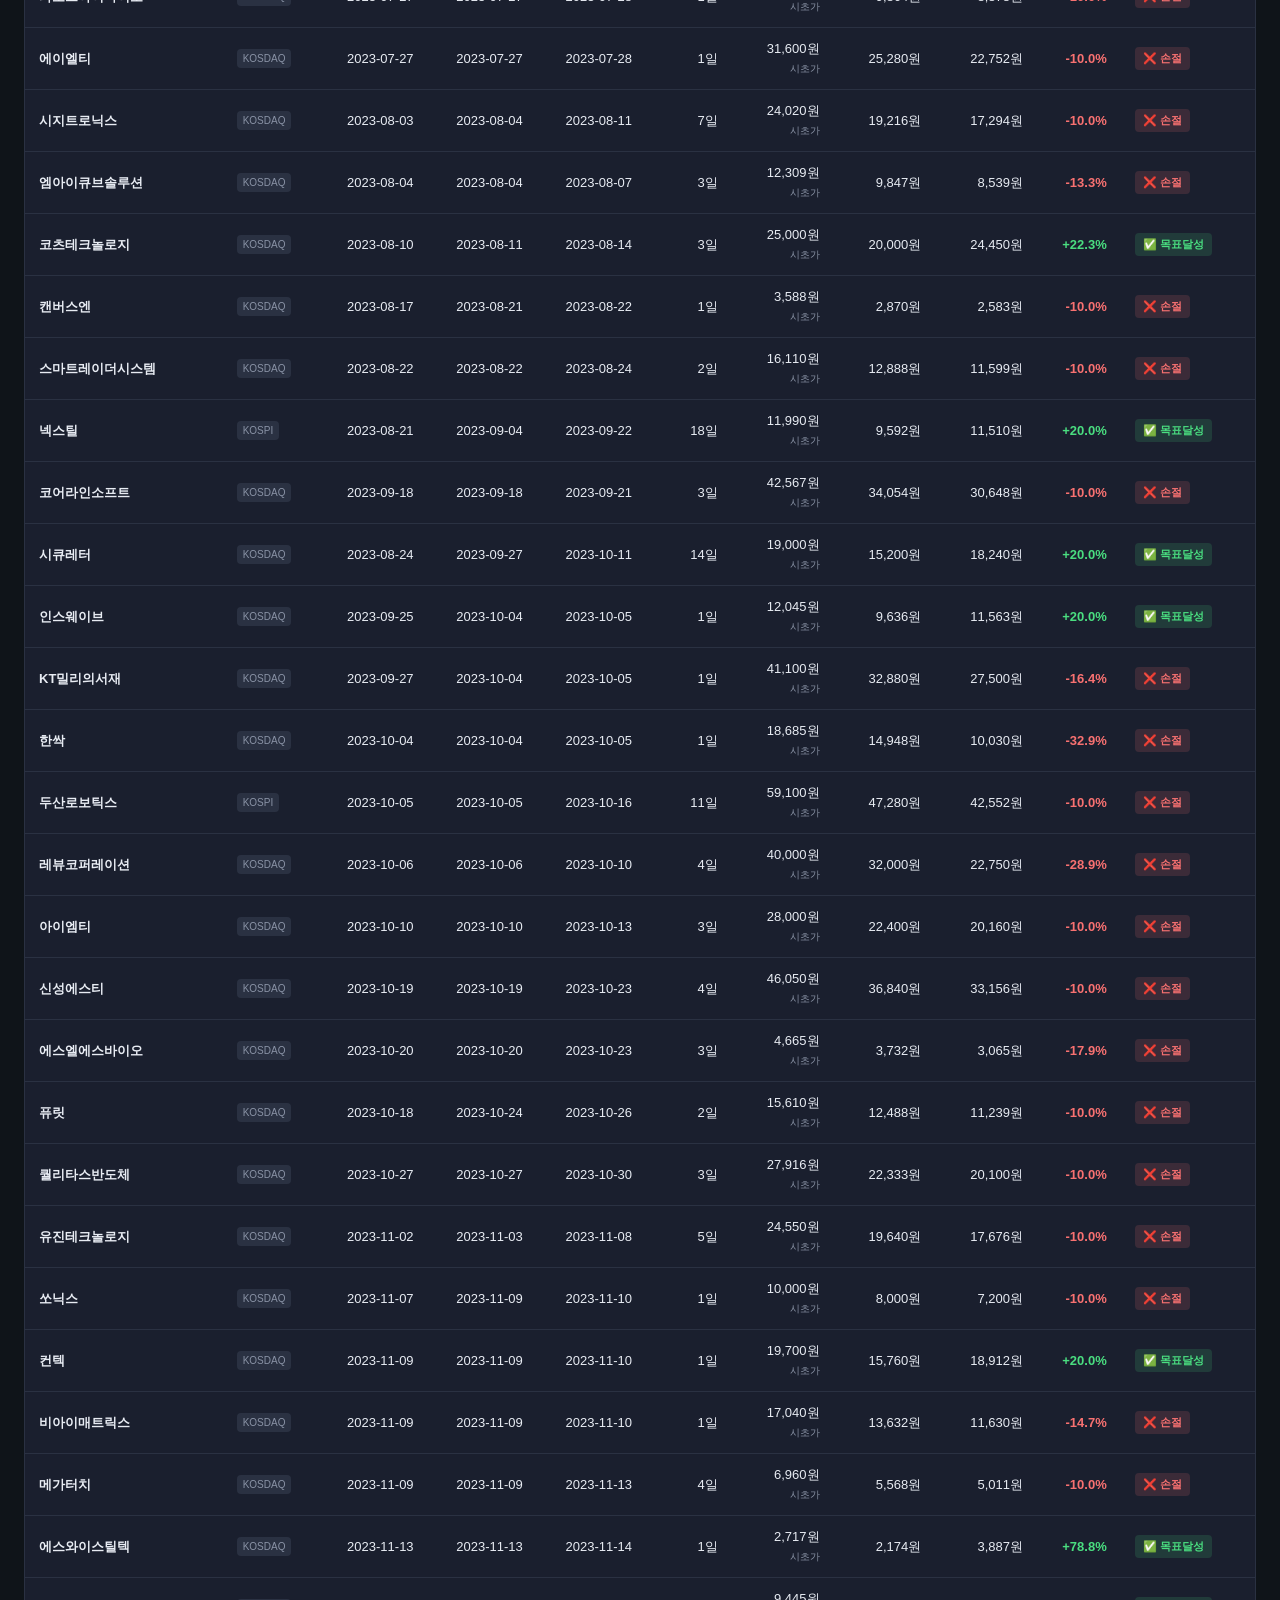
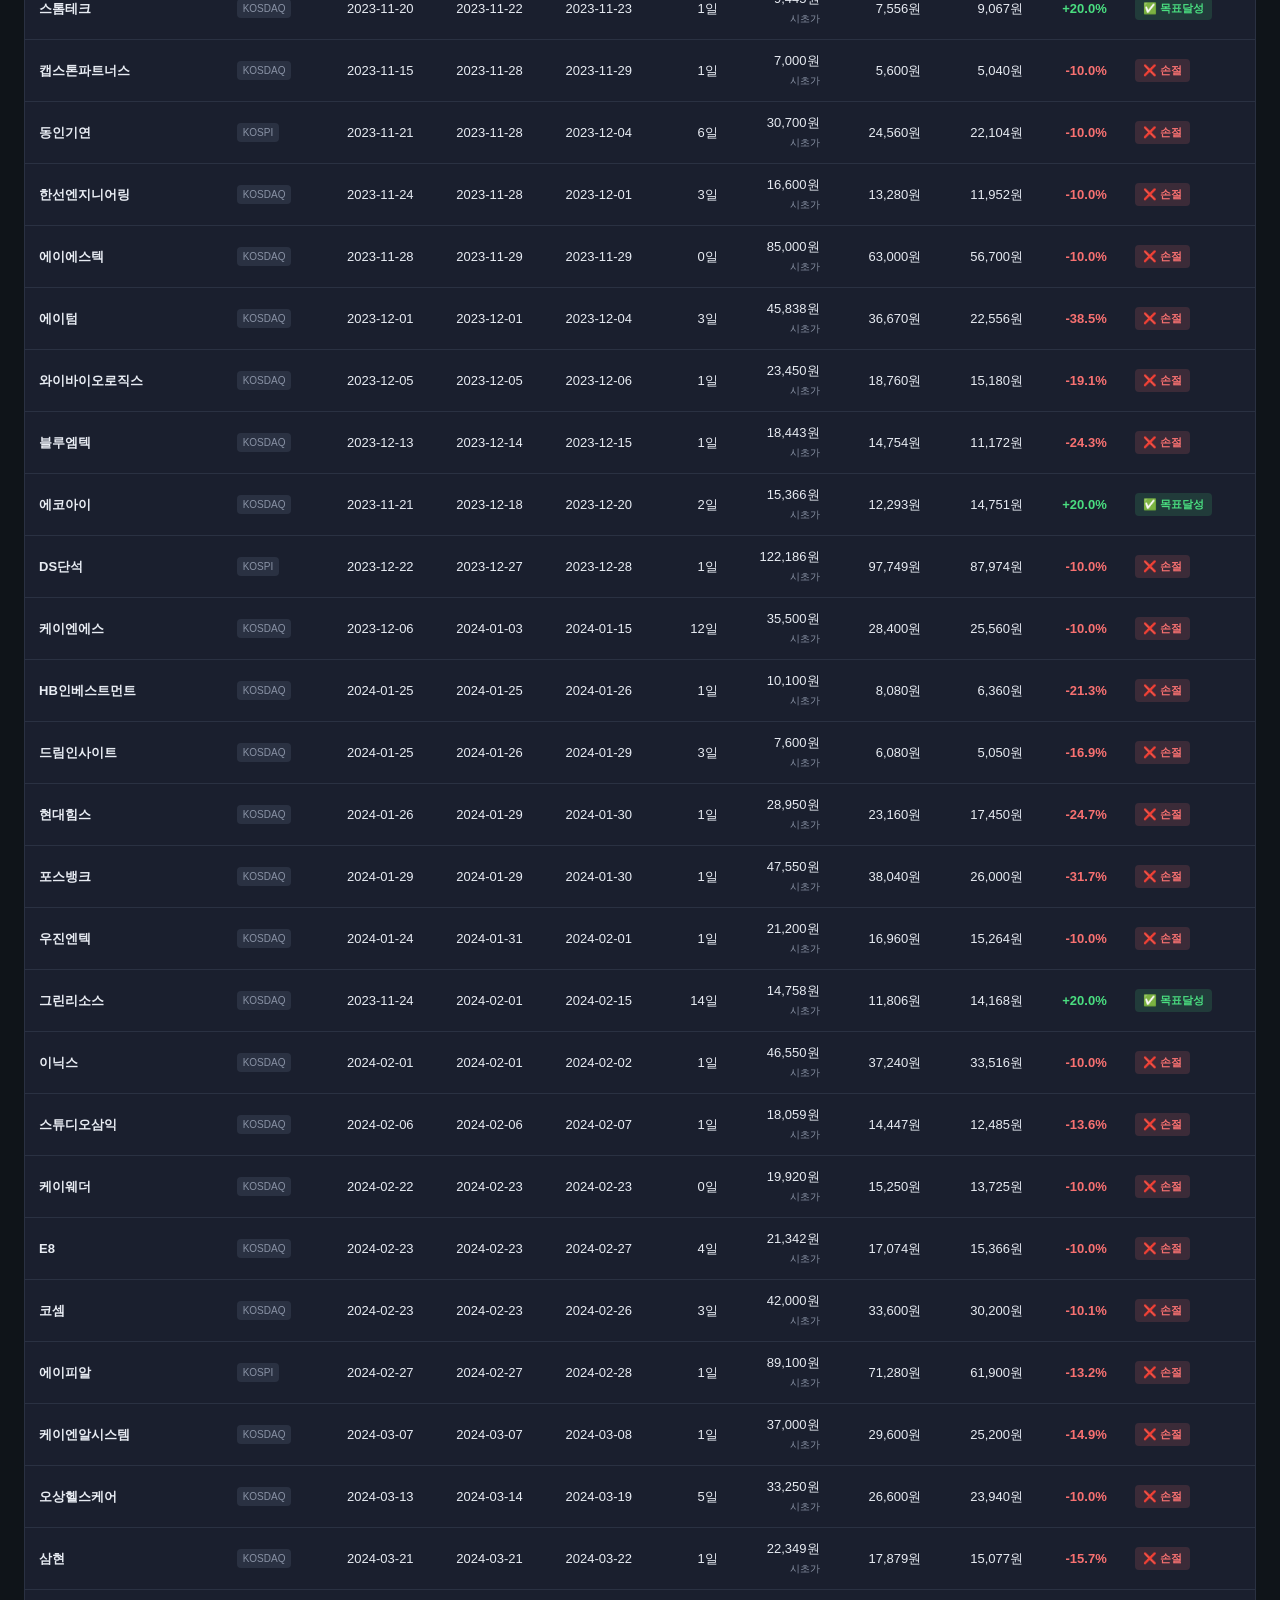
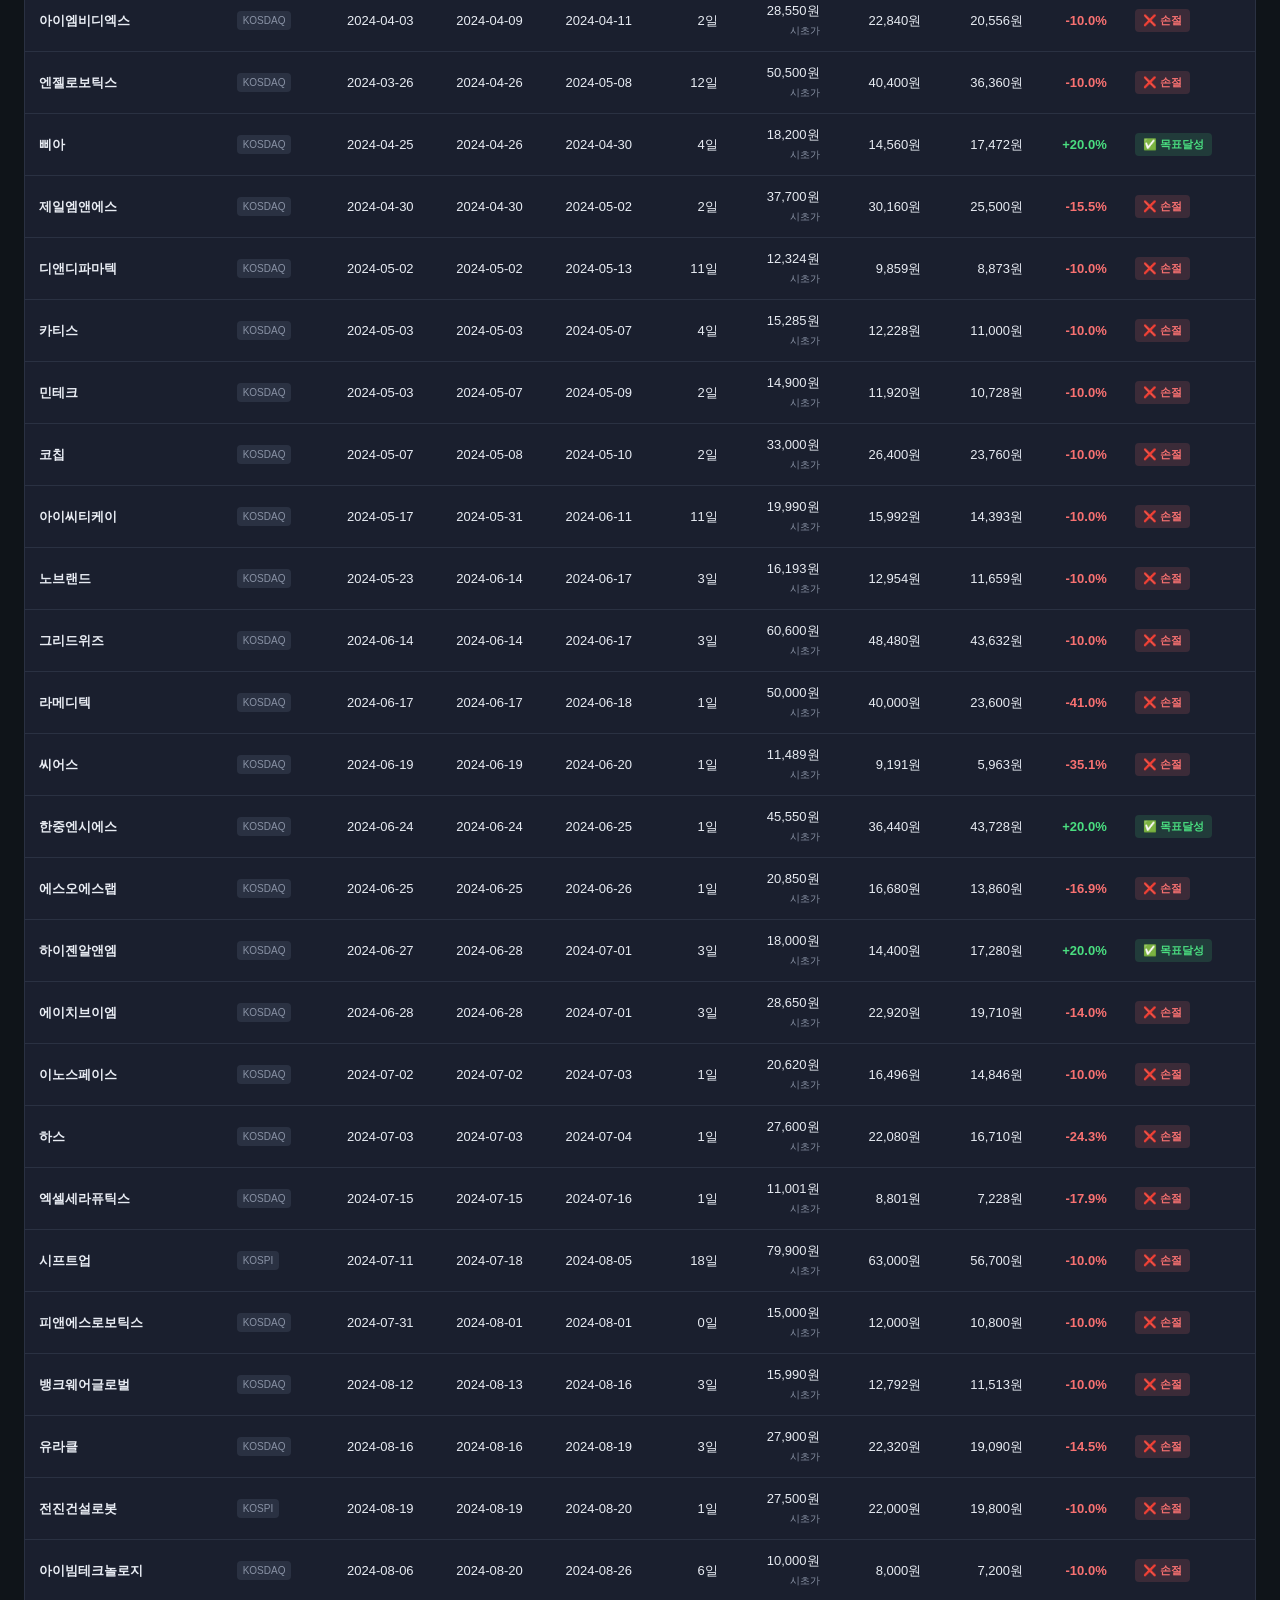
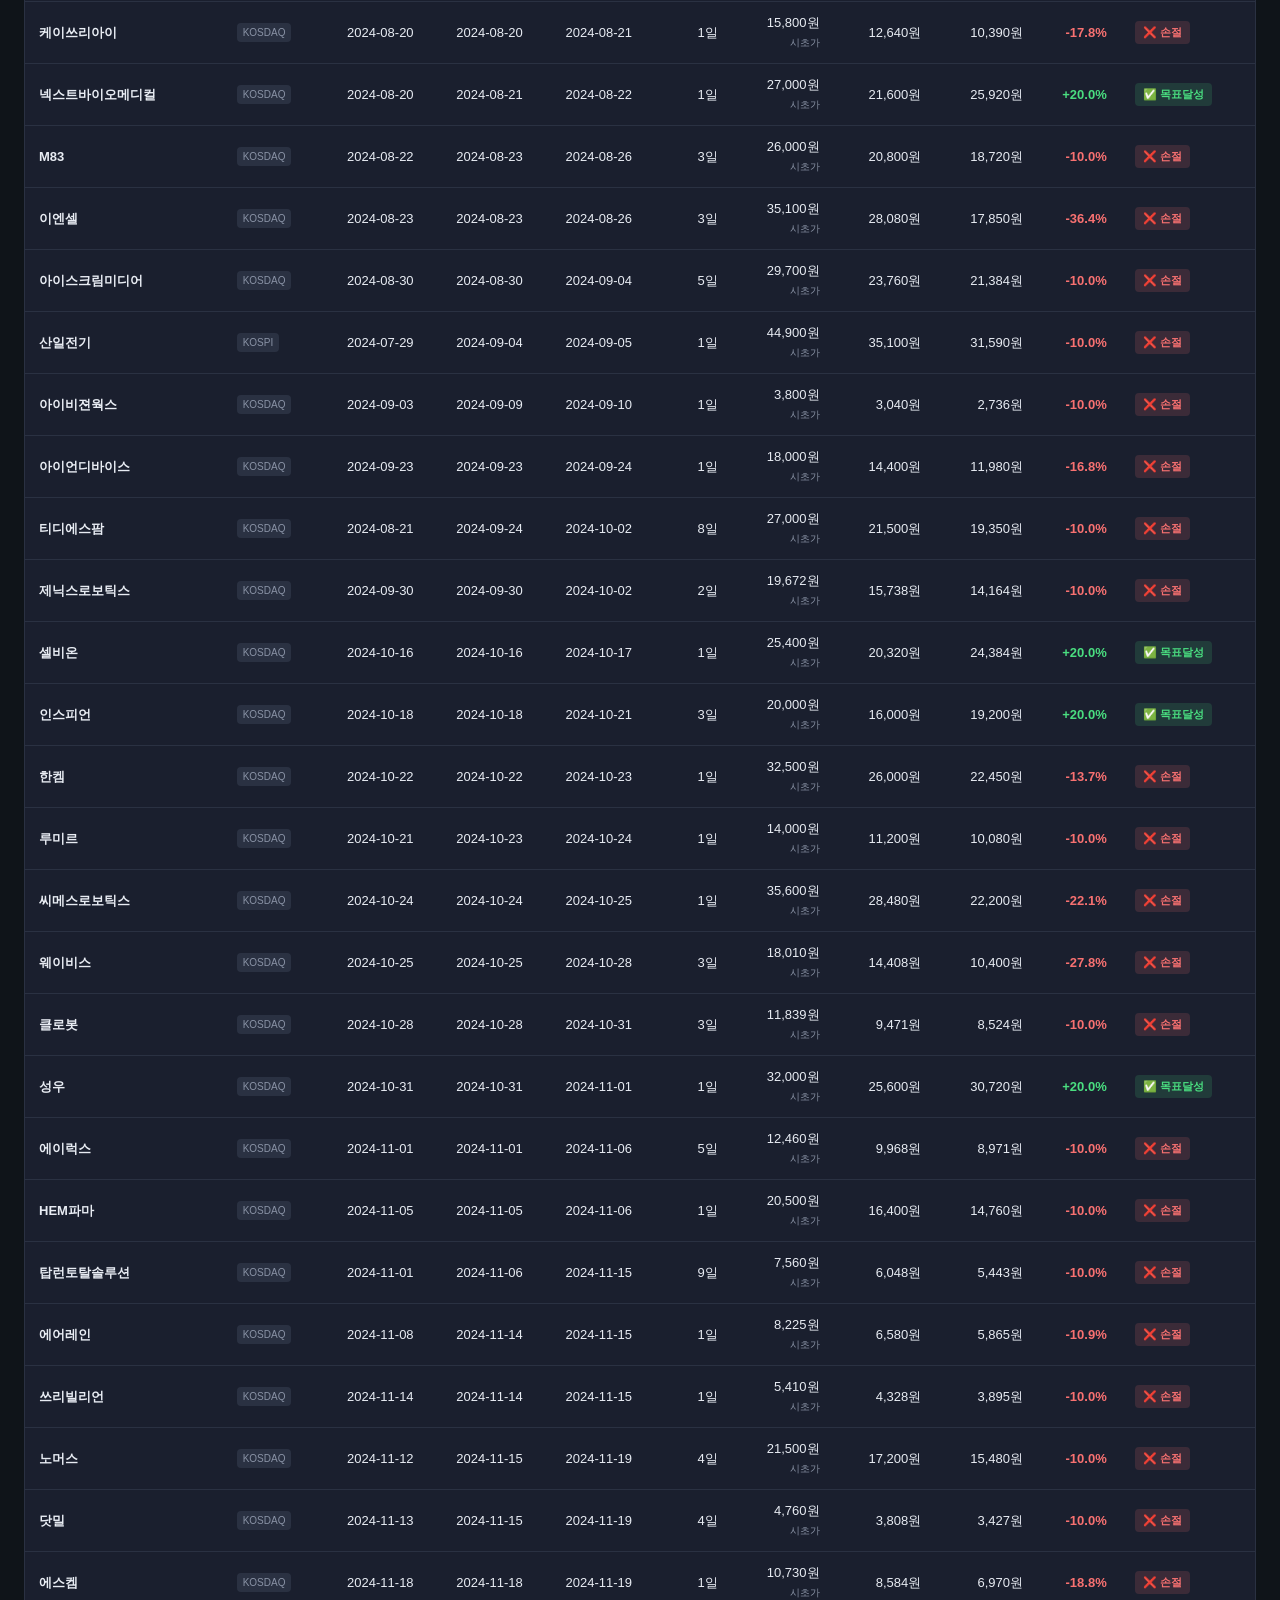
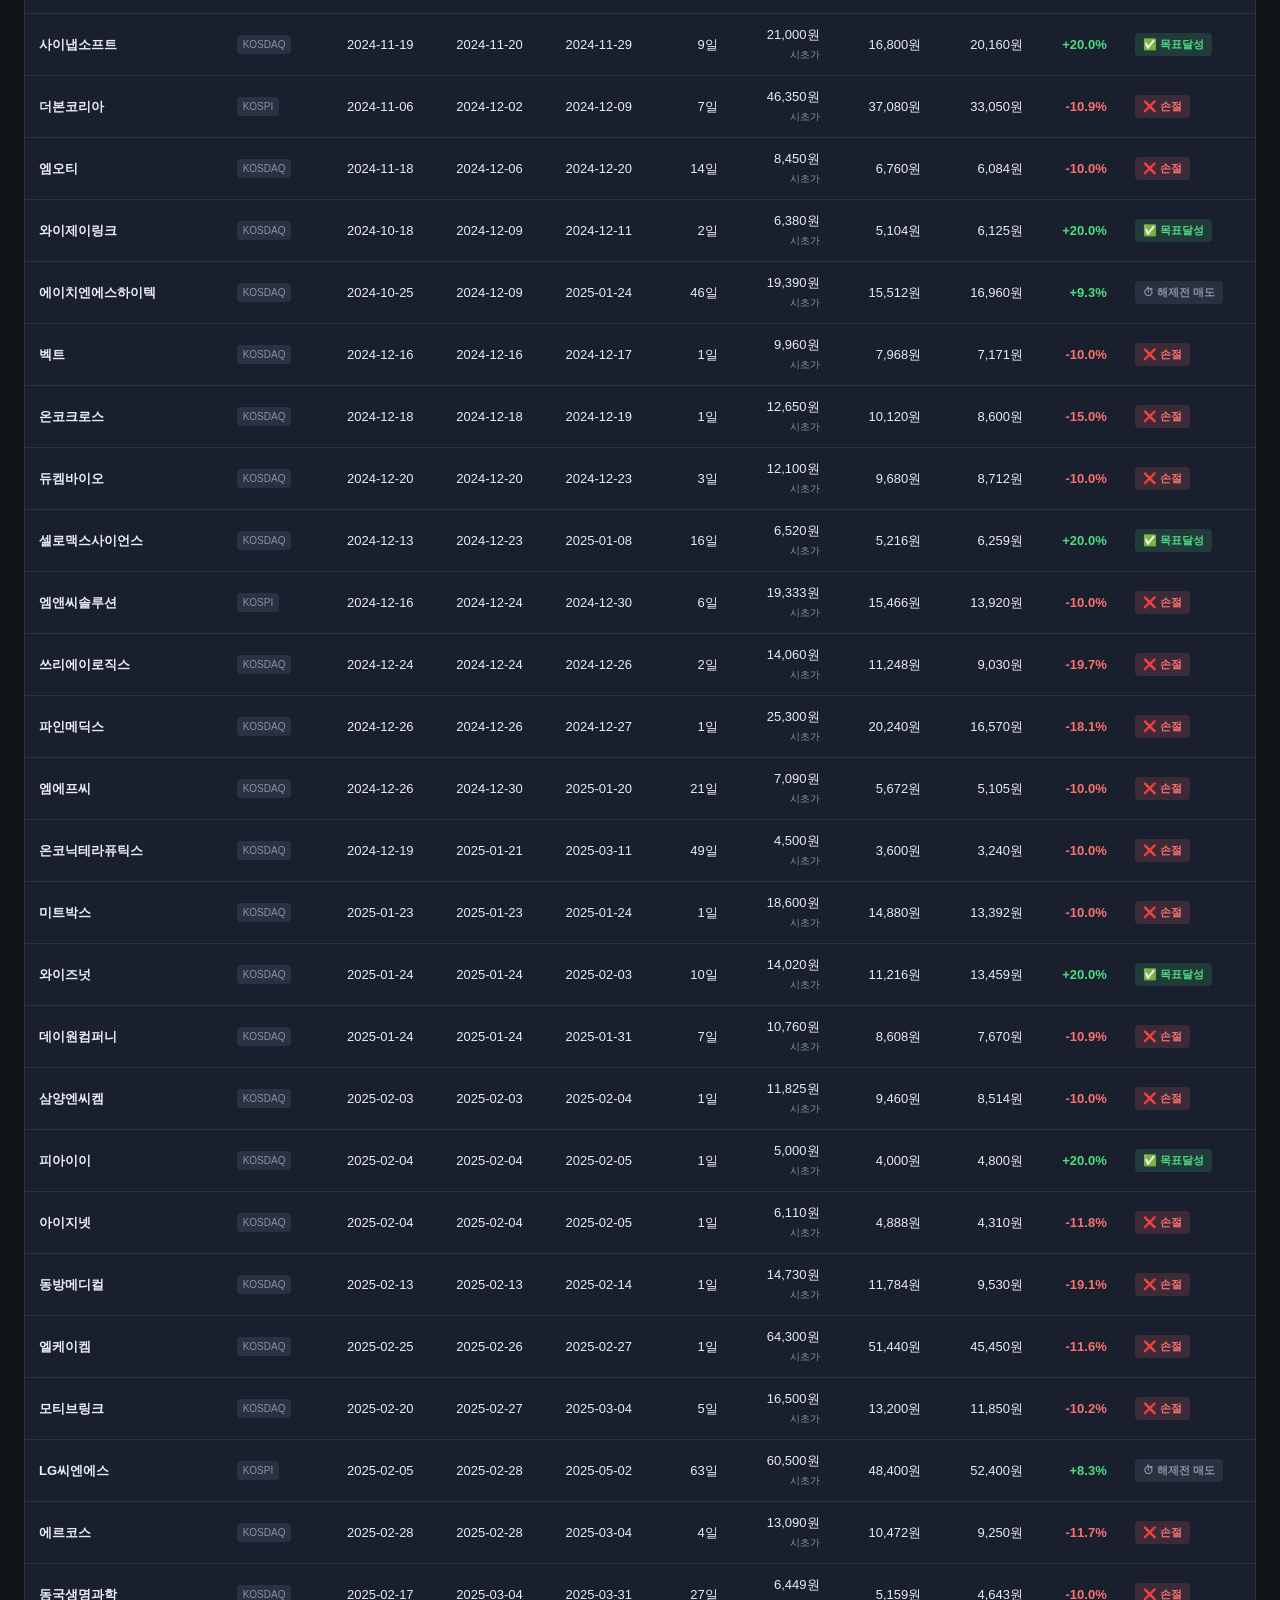
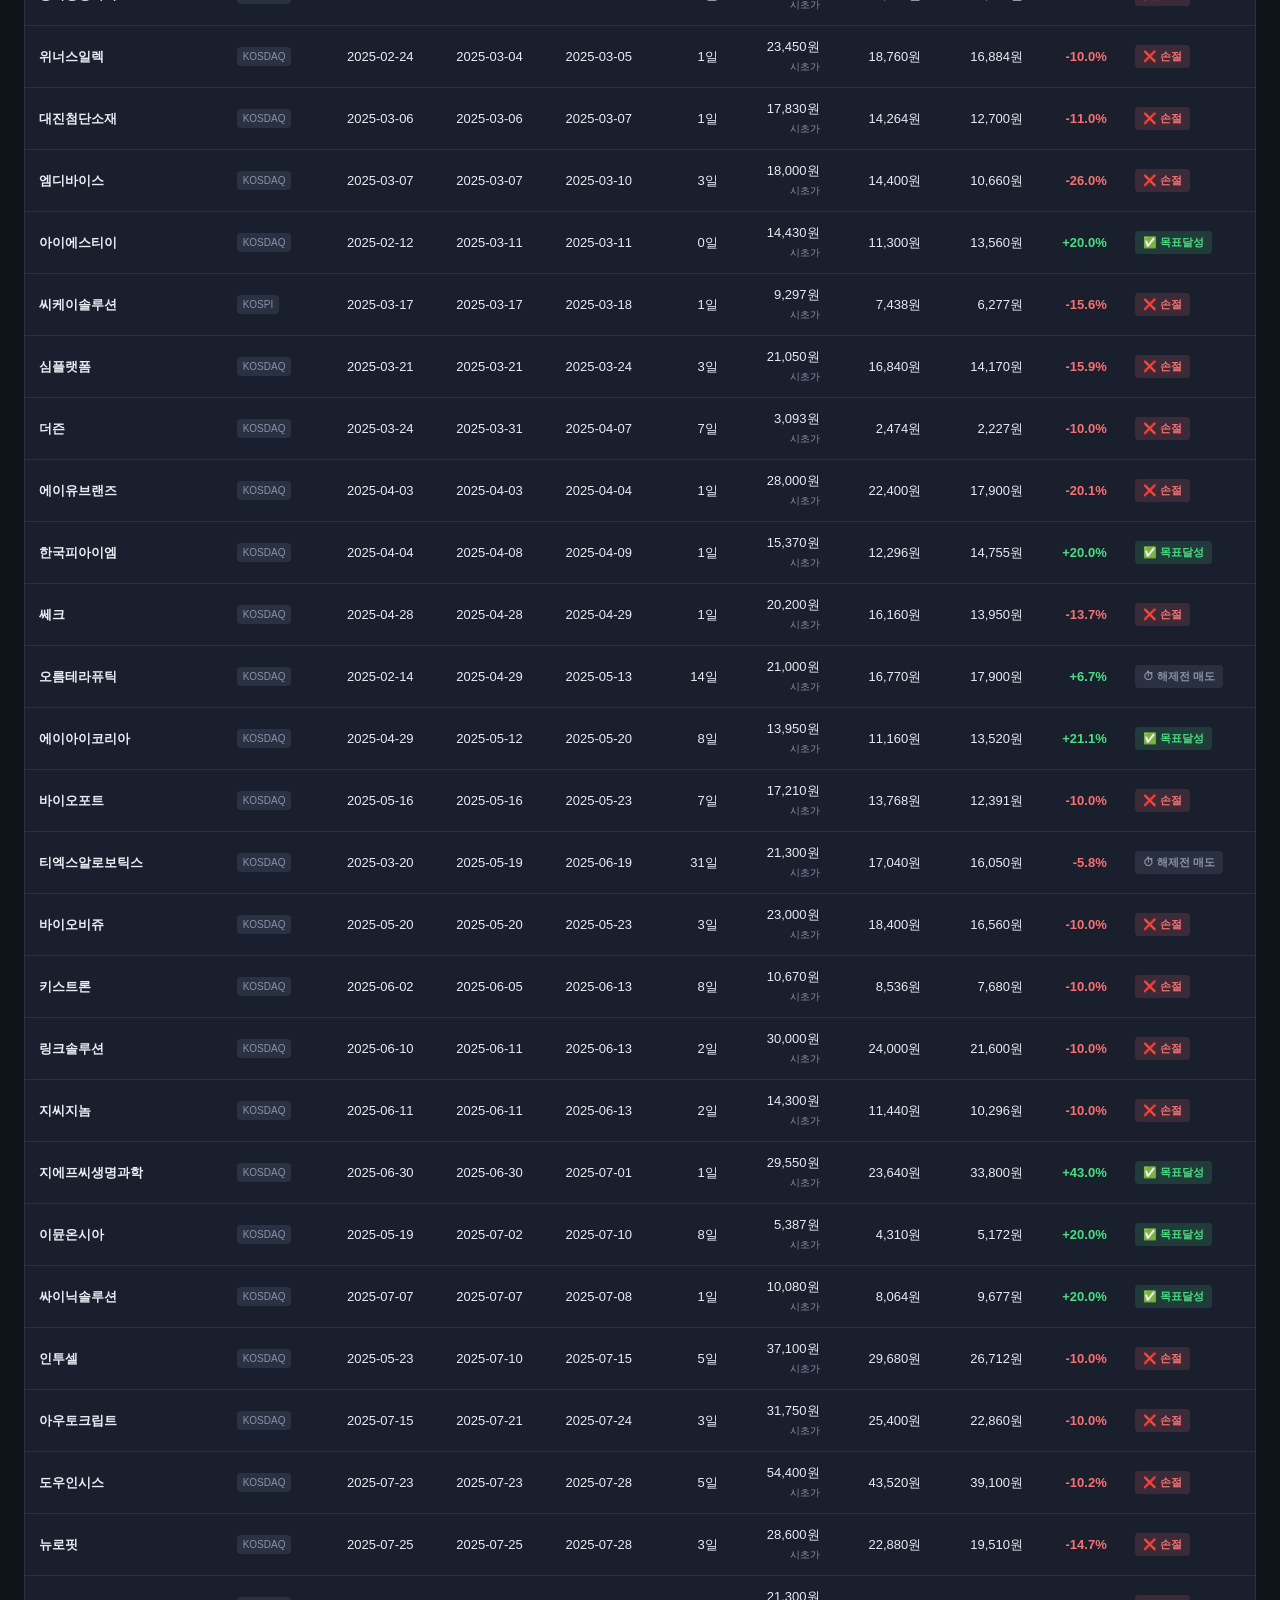
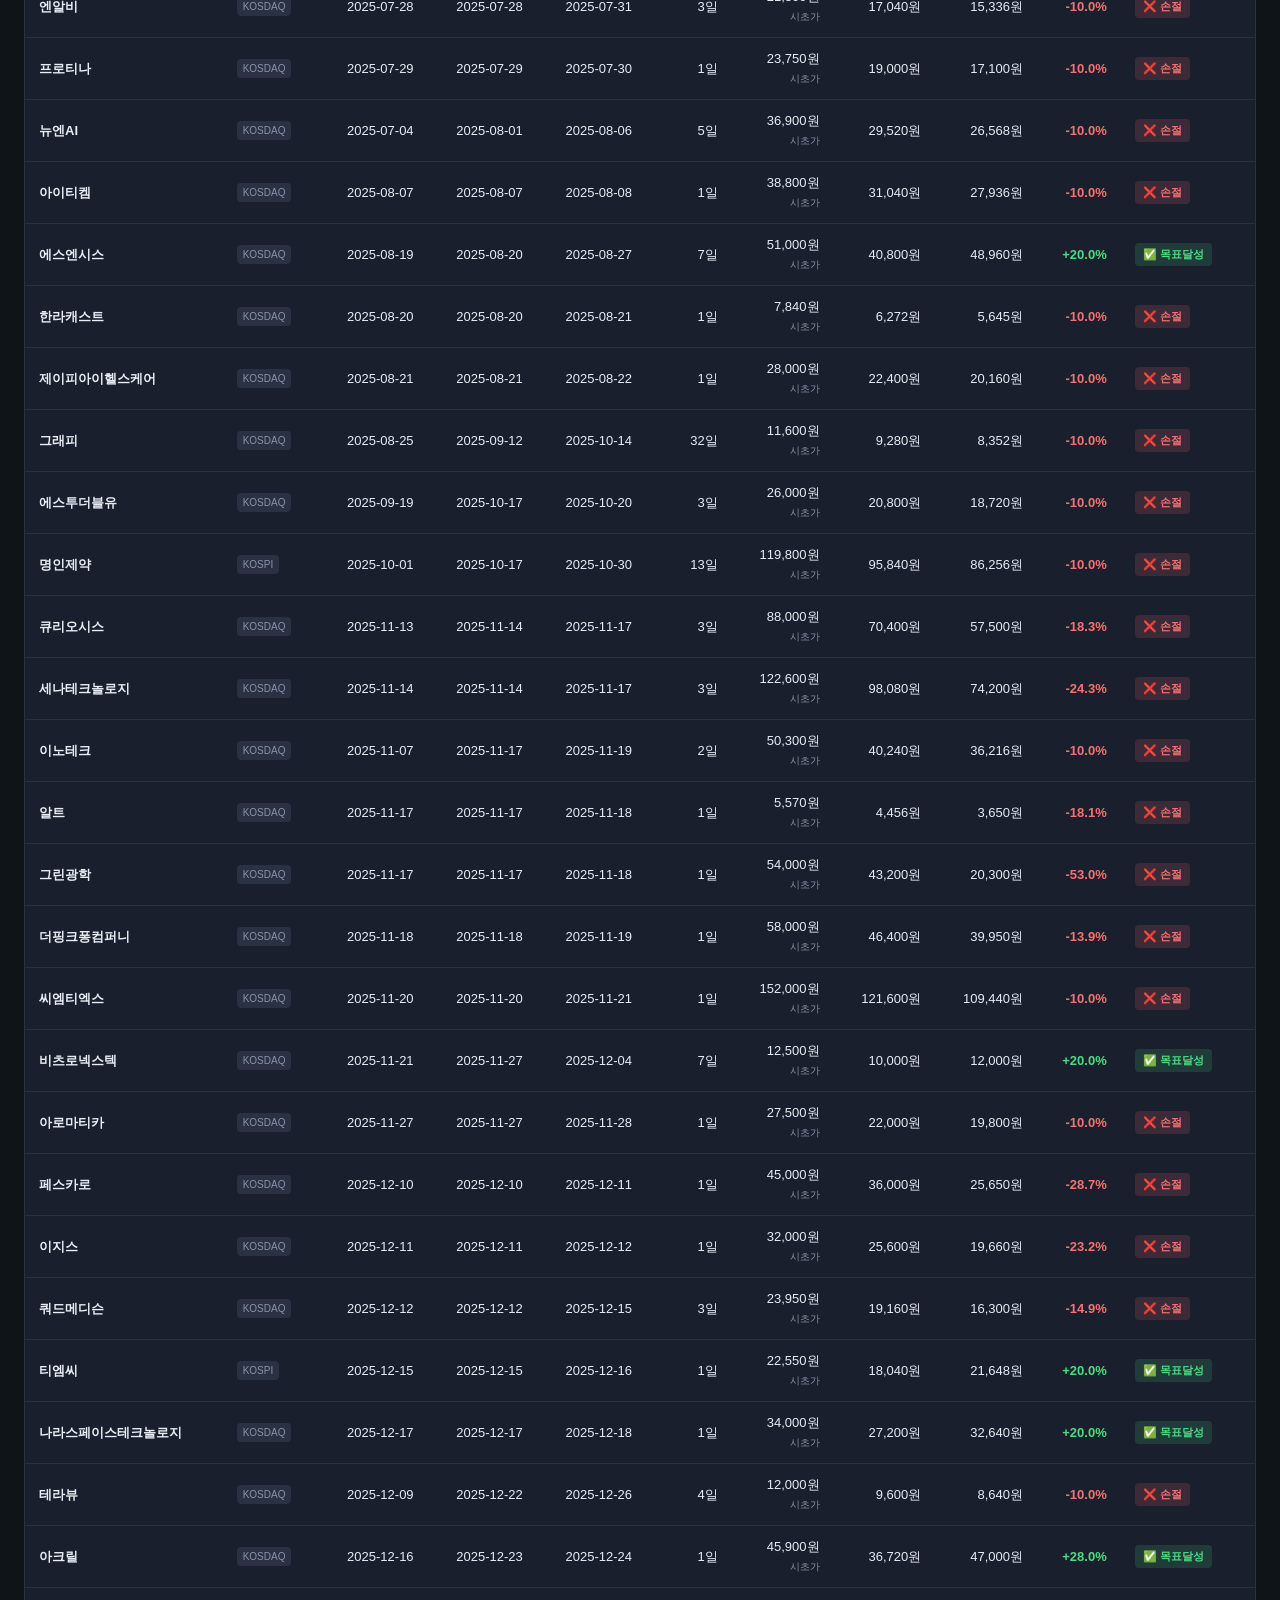
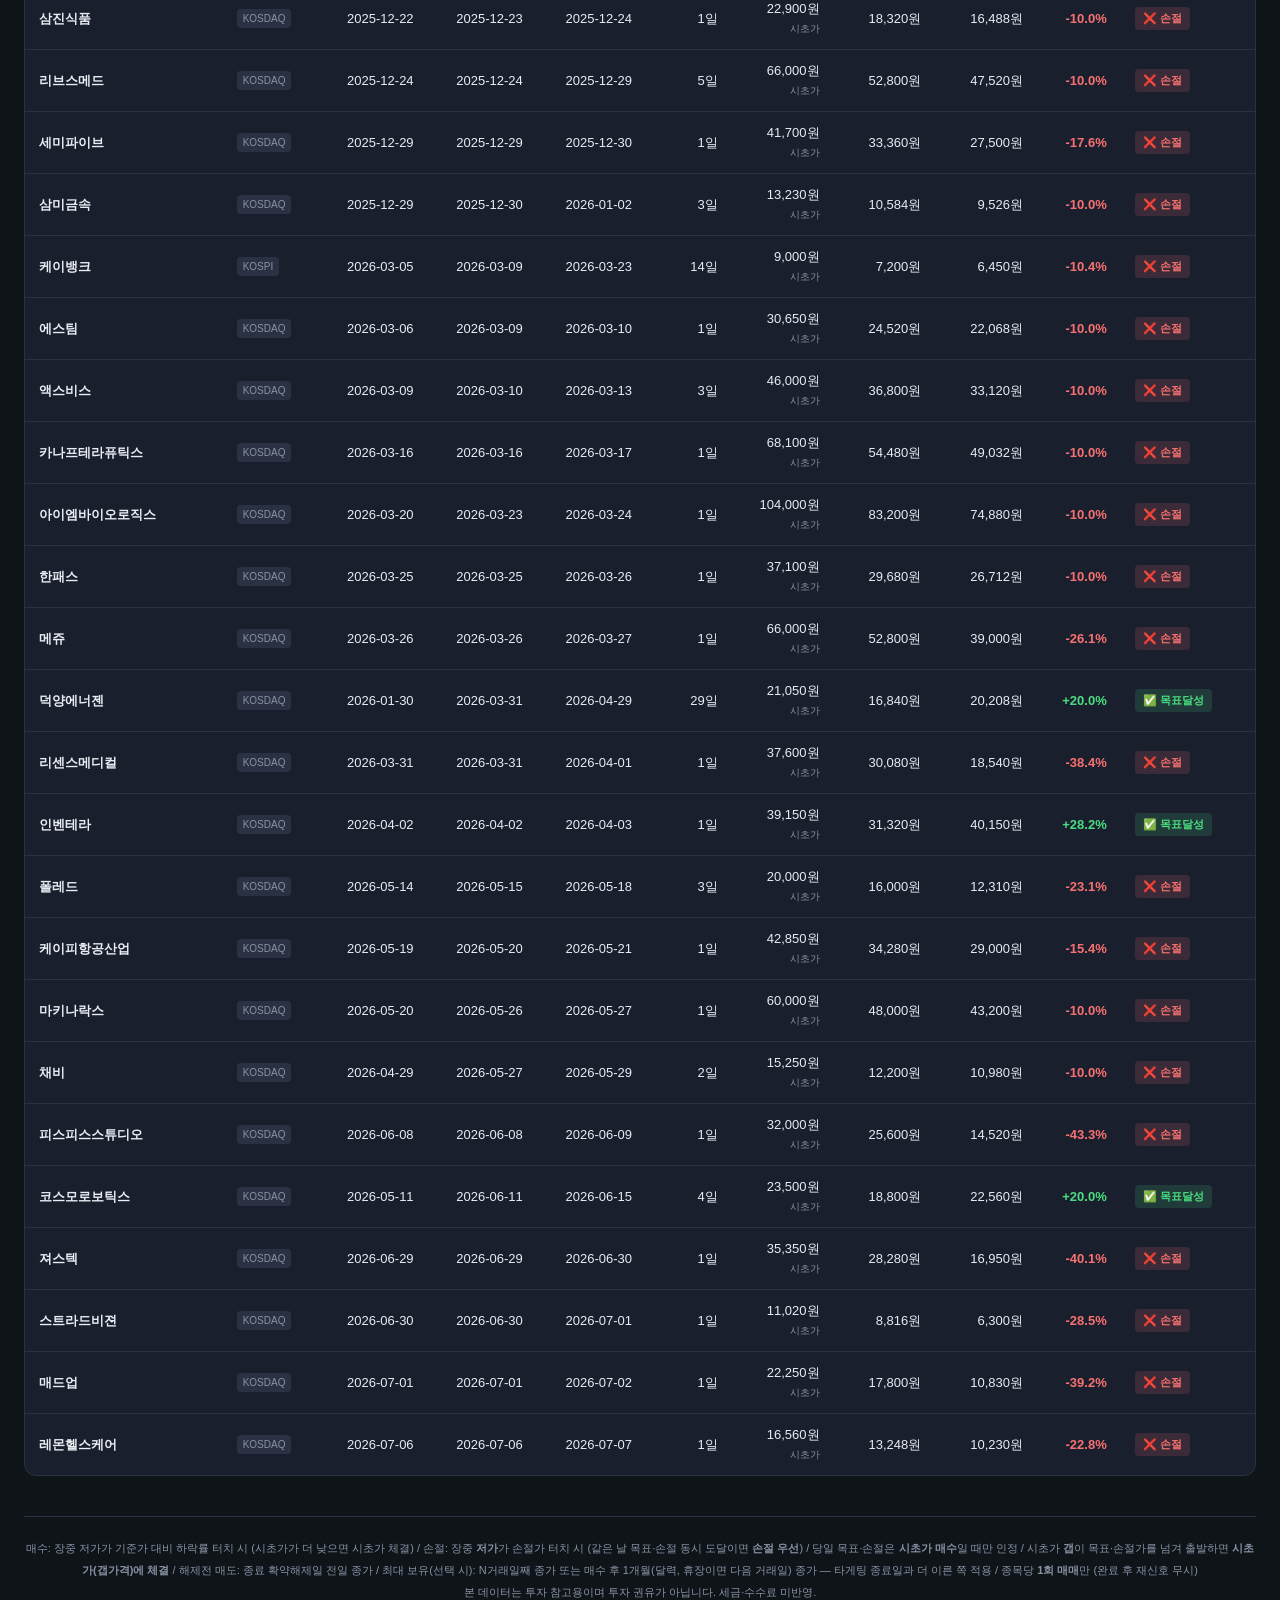
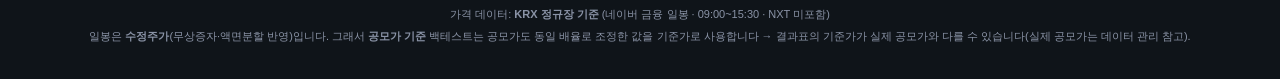
==== commit 59586366: "feat(ipo): 제목 POST 영문화 + 최대 보유(거래일/1개월) + 갭 체결 반영 - 제목 '포스트' → 'POST' - 세부전략에 '최대 보유' 추가: 무제한 / N거래일" ====
--- a/docs/ipo/index.html
+++ b/docs/ipo/index.html
@@ -3,8 +3,8 @@
 <head>
   <meta charset="UTF-8" />
   <meta name="viewport" content="width=device-width, initial-scale=1.0" />
-  <title>포스트 IPO 백테스터</title>
-  <link rel="stylesheet" href="style.css?v=260711" />
+  <title>POST IPO 백테스터</title>
+  <link rel="stylesheet" href="style.css?v=260711b" />
 </head>
 <body>
   <header>
@@ -12,7 +12,7 @@
       <a class="back-link" href="../index.html">← 홈으로</a>
       <a class="back-link" href="data.html">🗂 데이터 관리</a>
     </nav>
-    <h1>포스트 IPO 전략 백테스터 <span class="krx-badge">KRX 정규장 기준</span><span
+    <h1>POST IPO 전략 백테스터 <span class="krx-badge">KRX 정규장 기준</span><span
       class="latest-ipo" id="latest-ipo" hidden>🆕 최신 상장 종목: <span id="latest-ipo-names">—</span></span><span
       class="update-note">업데이트 <span id="updated-at">—</span></span></h1>
     <p class="subtitle">
@@ -94,6 +94,25 @@
           <button class="tab" data-value="30">+30%</button>
           <button class="tab" data-value="40">+40%</button>
           <button class="tab" data-value="50">+50%</button>
+        </div>
+      </div>
+
+      <!-- 최대 보유 (익절·손절 없을 때 강제 매도) -->
+      <div class="control-group">
+        <label class="ctrl-label">
+          최대 보유
+          <span class="ctrl-hint">(익절·손절 없을 때 종가 매도)</span>
+        </label>
+        <div class="maxhold-row">
+          <div class="tab-group" id="maxhold-tabs">
+            <button class="tab active" data-value="none">무제한</button>
+            <button class="tab" data-value="days">거래일</button>
+            <button class="tab" data-value="month">1개월</button>
+          </div>
+          <div class="number-input-row" id="maxhold-days-wrap" hidden>
+            <input type="number" id="maxhold-days" min="1" max="250" step="1" value="20" />
+            <span>거래일</span>
+          </div>
         </div>
       </div>
     </div>
@@ -193,7 +212,10 @@
     <p>
       매수: 장중 저가가 기준가 대비 하락률 터치 시 (시초가가 더 낮으면 시초가 체결) /
       손절: 장중 <strong>저가</strong>가 손절가 터치 시 (같은 날 목표·손절 동시 도달이면 <strong>손절 우선</strong>) /
-      당일 목표·손절은 <strong>시초가 매수</strong>일 때만 인정 / 해제전 매도: 종료 확약해제일 전일 종가 /
+      당일 목표·손절은 <strong>시초가 매수</strong>일 때만 인정 /
+      시초가 <strong>갭</strong>이 목표·손절가를 넘겨 출발하면 <strong>시초가(갭가격)에 체결</strong> /
+      해제전 매도: 종료 확약해제일 전일 종가 /
+      최대 보유(선택 시): N거래일째 종가 또는 매수 후 1개월(달력, 휴장이면 다음 거래일) 종가 — 타게팅 종료일과 더 이른 쪽 적용 /
       종목당 <strong>1회 매매</strong>만 (완료 후 재신호 무시)
     </p>
     <p>본 데이터는 투자 참고용이며 투자 권유가 아닙니다. 세금·수수료 미반영.</p>
@@ -202,6 +224,6 @@
        공모가도 동일 배율로 조정한 값을 기준가로 사용합니다 → 결과표의 기준가가 실제 공모가와 다를 수 있습니다(실제 공모가는 데이터 관리 참고).</p>
   </footer>
 
-  <script src="app.js?v=260711c"></script>
+  <script src="app.js?v=260711e"></script>
 </body>
 </html>
--- a/docs/ipo/style.css
+++ b/docs/ipo/style.css
@@ -162,6 +162,7 @@
   gap: 16px;
 }
 .controls-head { margin-bottom: -2px; }
+.maxhold-row { display: flex; flex-direction: column; gap: 8px; }
 
 .control-row {
   display: flex;
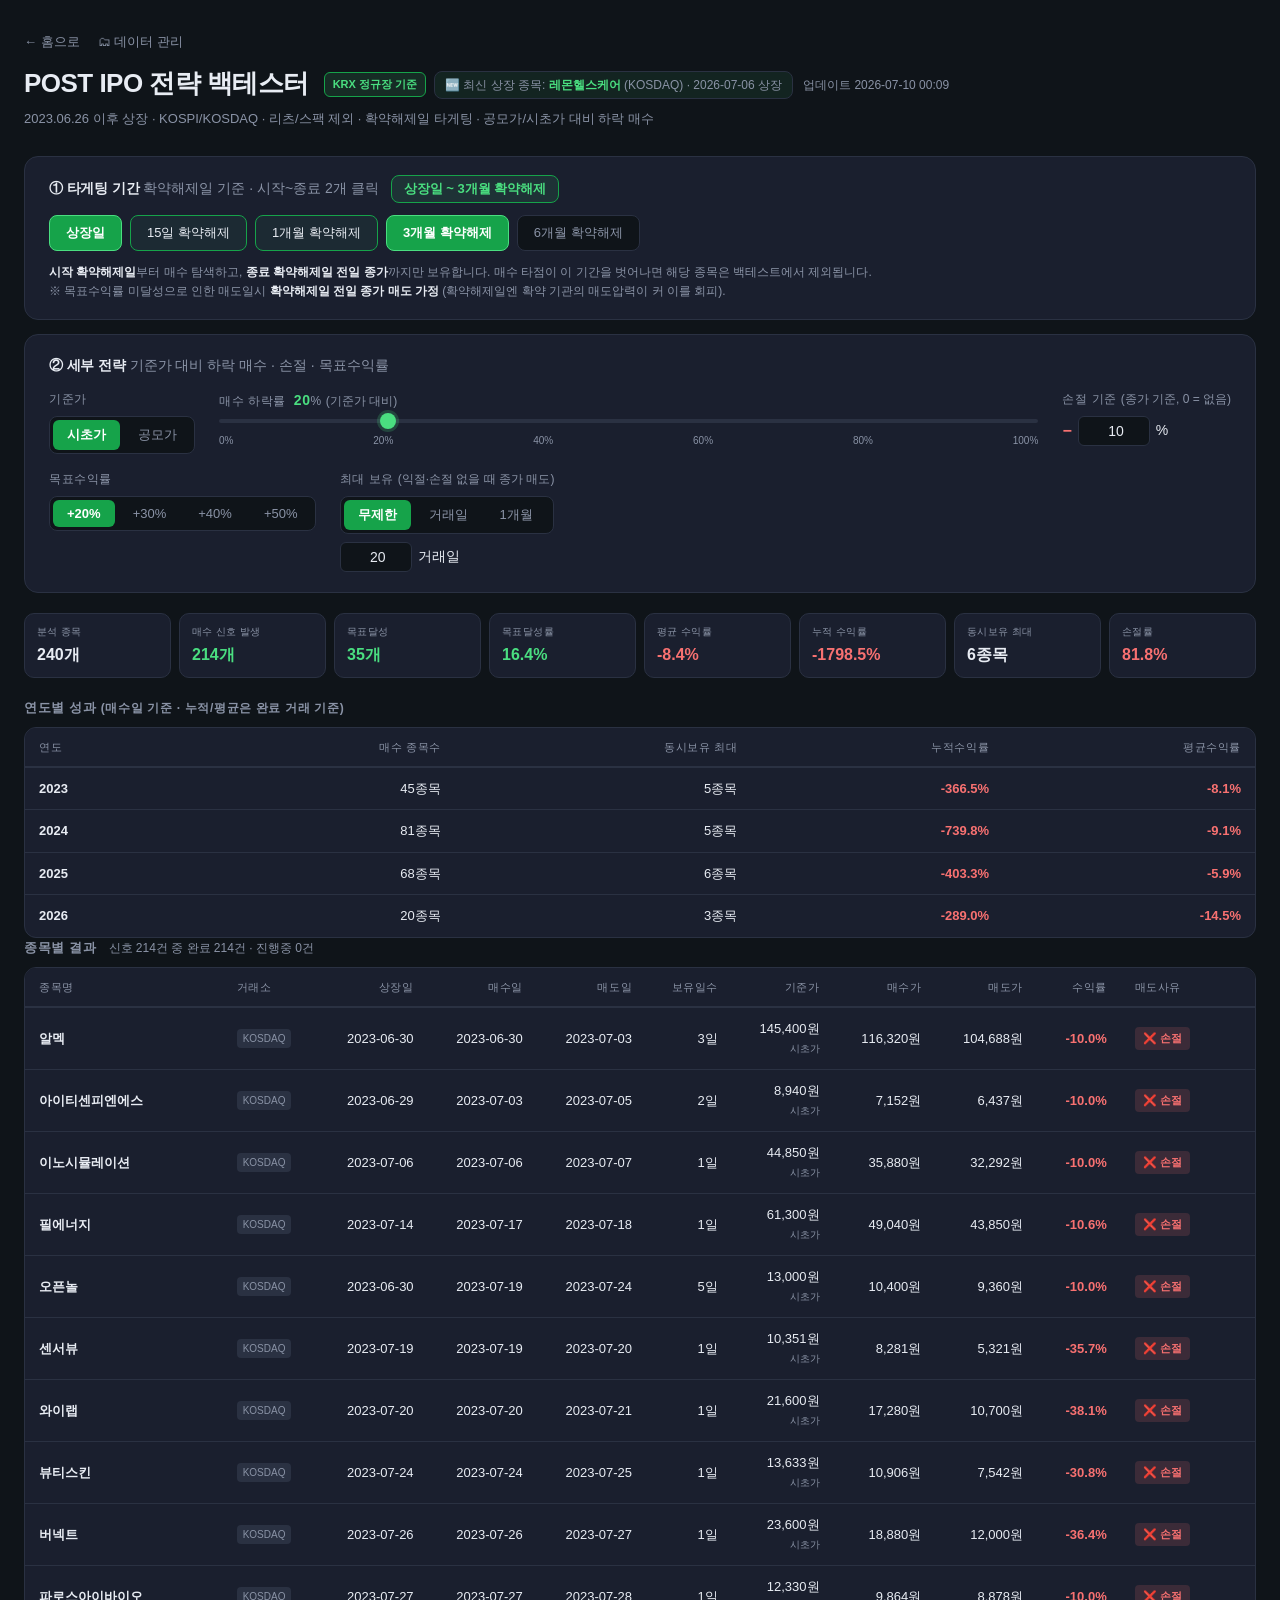
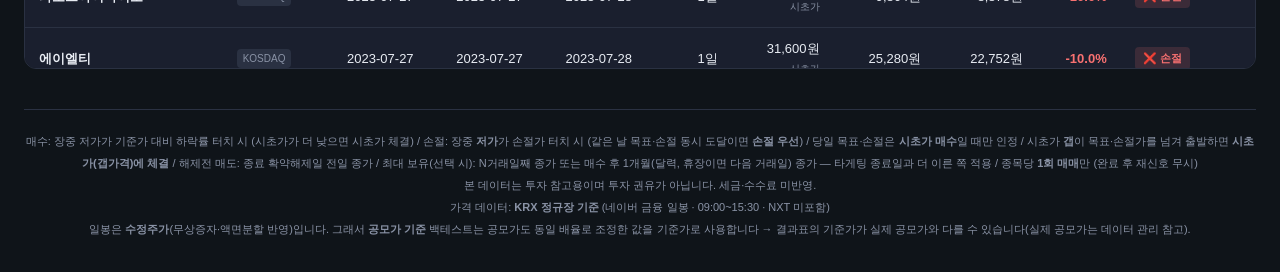
==== commit 596ccc4a: "fix(ipo): 종목별 결과 테이블 헤더 스크롤 고정 .table-wrap에 max-height(78vh)+overflow:auto로 내부 스크롤 컨테이너를 만들고 th에 pos" ====
--- a/docs/ipo/index.html
+++ b/docs/ipo/index.html
@@ -4,7 +4,7 @@
   <meta charset="UTF-8" />
   <meta name="viewport" content="width=device-width, initial-scale=1.0" />
   <title>POST IPO 백테스터</title>
-  <link rel="stylesheet" href="style.css?v=260711b" />
+  <link rel="stylesheet" href="style.css?v=260711c" />
 </head>
 <body>
   <header>
--- a/docs/ipo/style.css
+++ b/docs/ipo/style.css
@@ -308,16 +308,12 @@
   background: var(--surface);
   border: 1px solid var(--border);
   border-radius: 12px;
-  overflow-x: auto;
+  overflow: auto;         /* 가로+세로 스크롤 컨테이너 → 헤더 고정이 여기 기준으로 작동 */
+  max-height: 78vh;       /* 종목이 많으면 내부 스크롤, 헤더는 상단 고정 */
 }
 
 table { width: 100%; border-collapse: collapse; font-size: 13px; }
-thead {
-  background: rgba(255,255,255,0.02);
-  border-bottom: 1px solid var(--border);
-  position: sticky;
-  top: 0;
-}
+thead { border-bottom: 1px solid var(--border); }
 th {
   padding: 11px 14px;
   text-align: left;
@@ -327,6 +323,13 @@
   text-transform: uppercase;
   letter-spacing: 0.05em;
   white-space: nowrap;
+  /* 스크롤 시 헤더 고정 — border-collapse에선 th에 sticky를 걸어야 안정적.
+     불투명 배경 + 하단 경계선(box-shadow)으로 아래 행이 비치지 않게 함. */
+  position: sticky;
+  top: 0;
+  z-index: 1;
+  background: var(--surface);
+  box-shadow: inset 0 -1px 0 var(--border);
 }
 th.num { text-align: right; }
 td {
